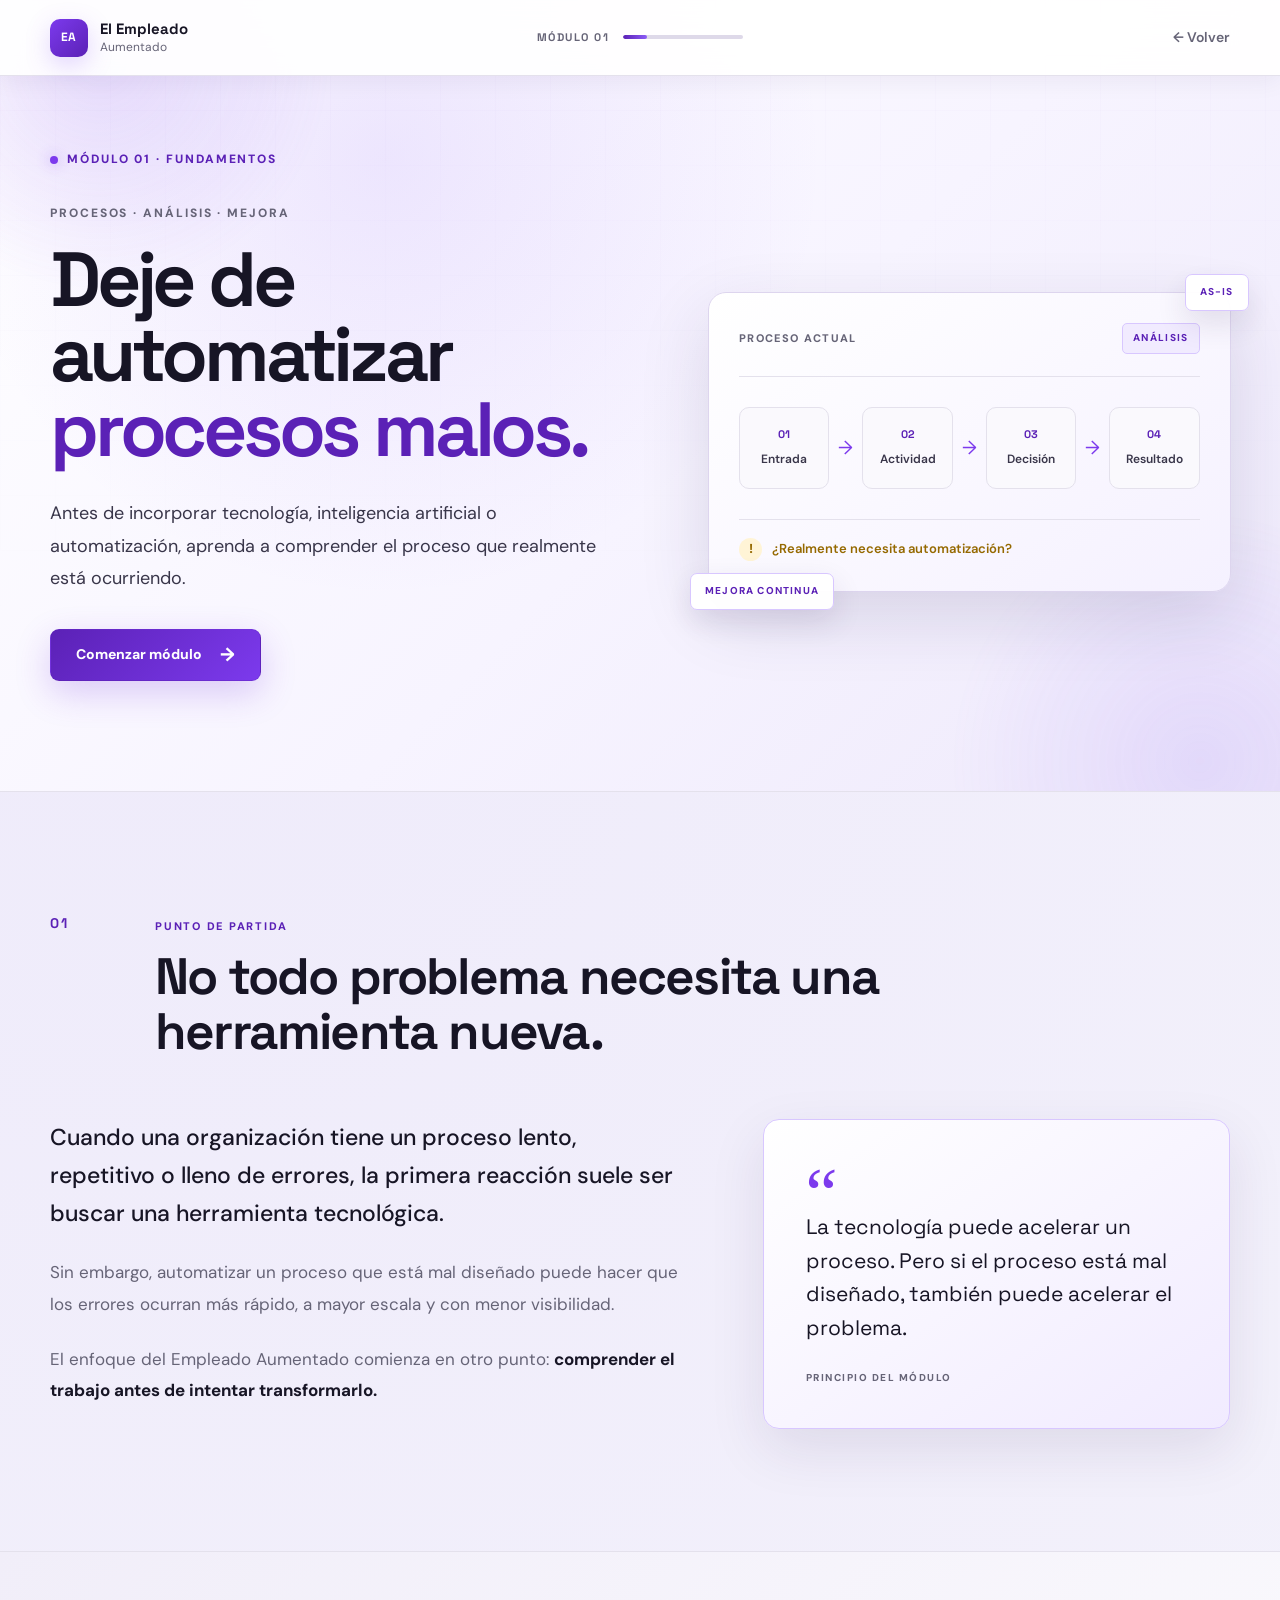
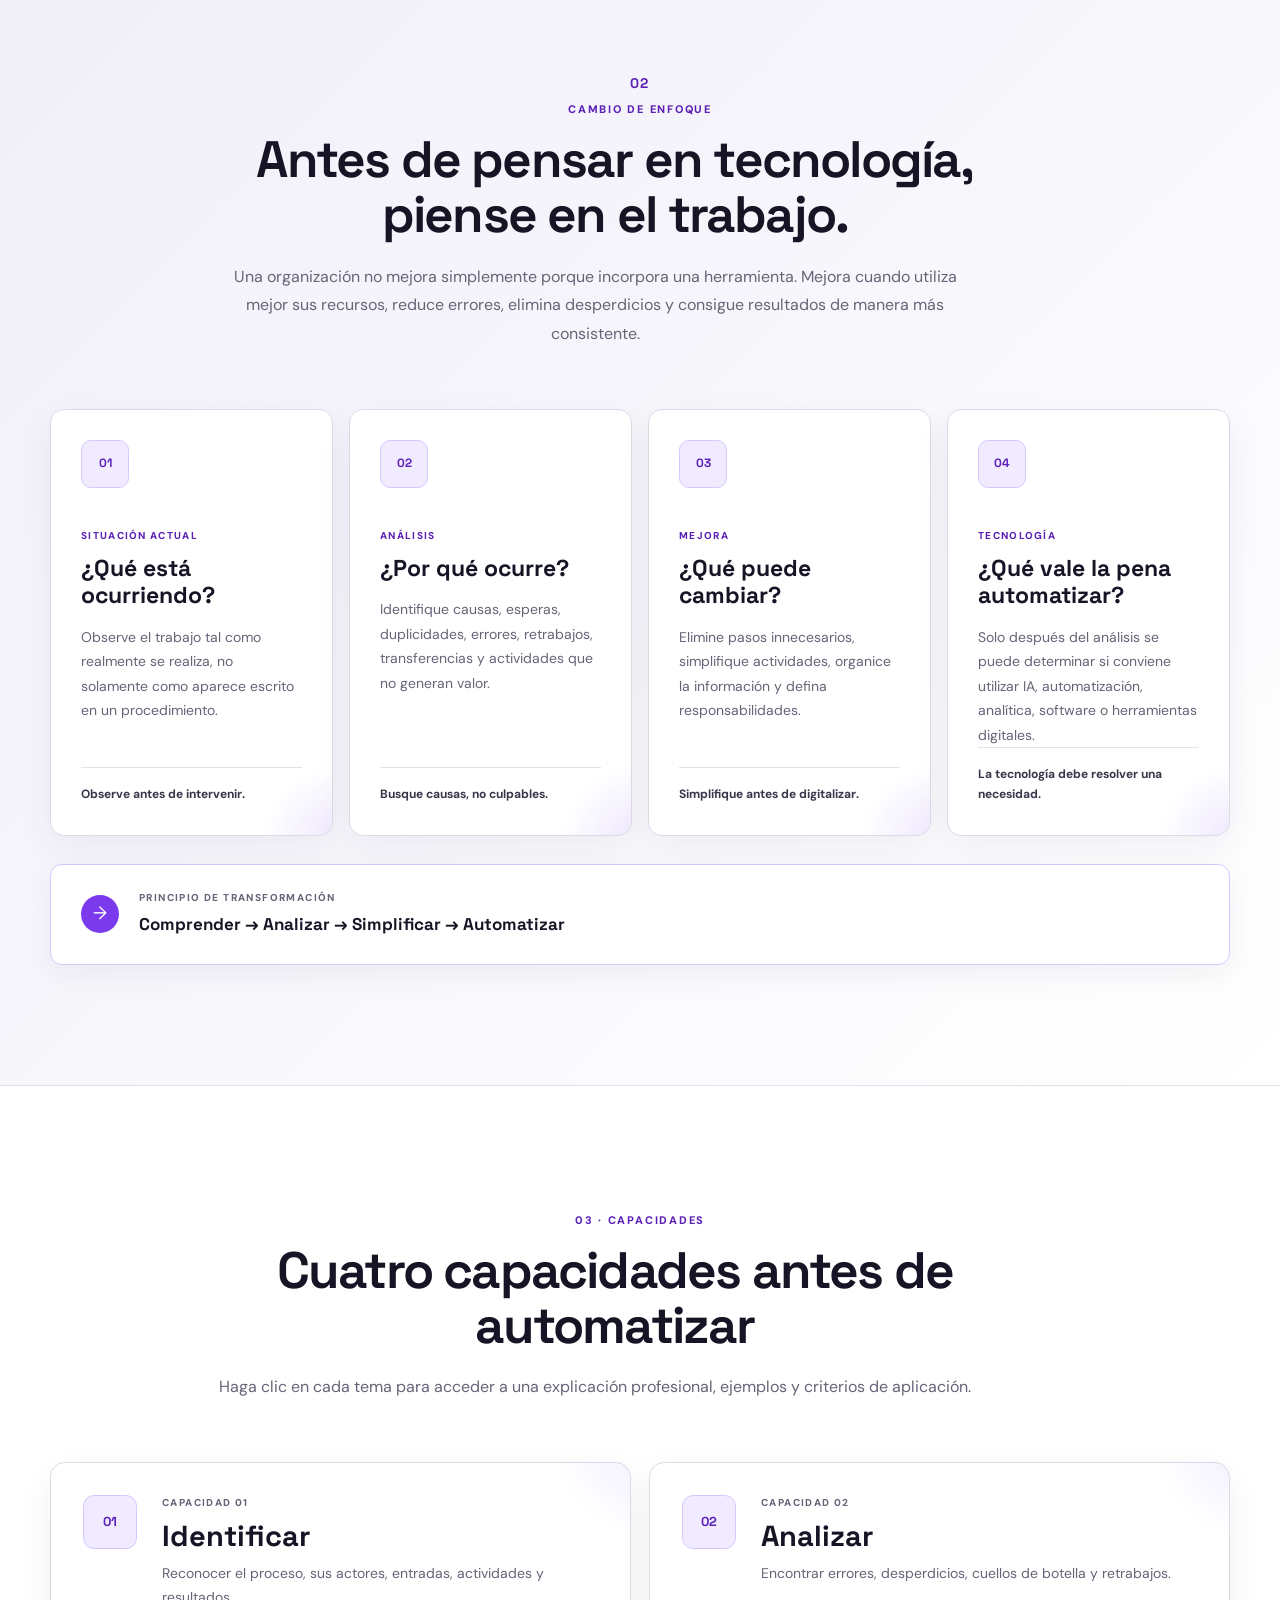
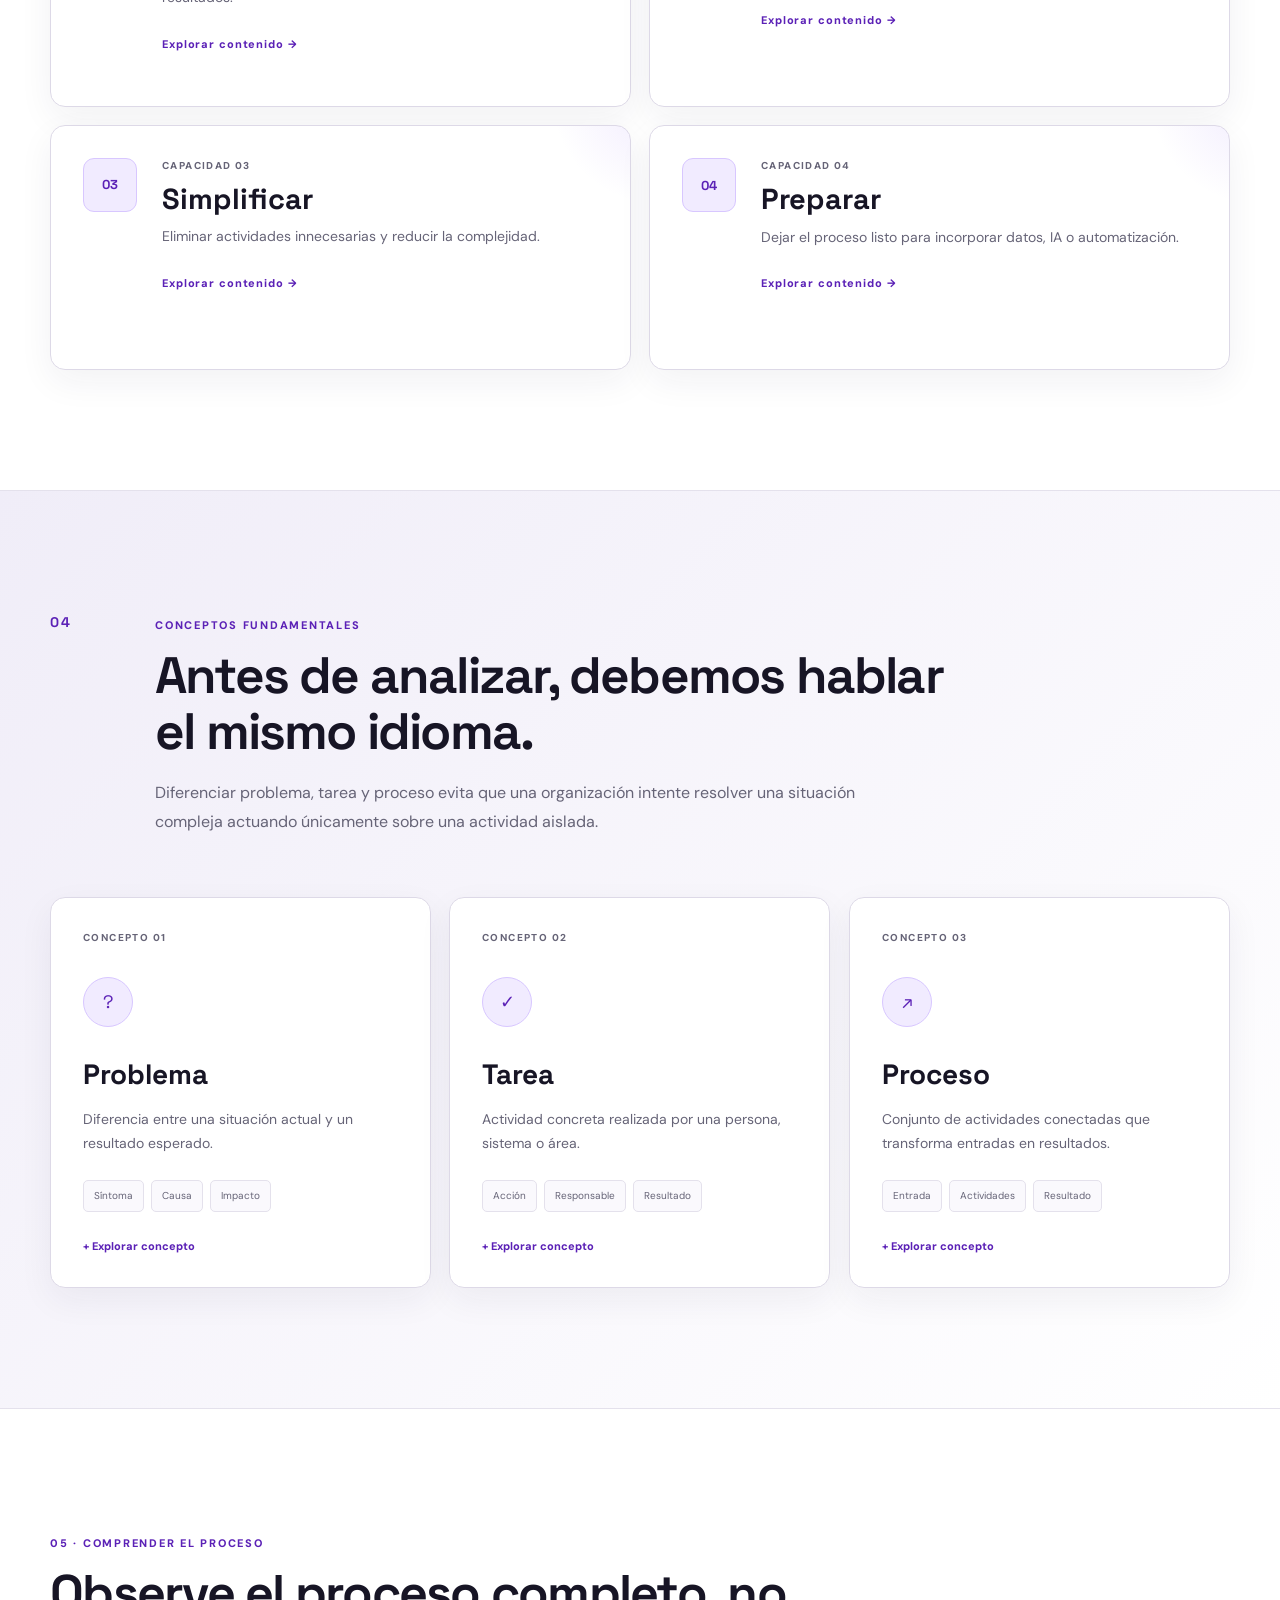
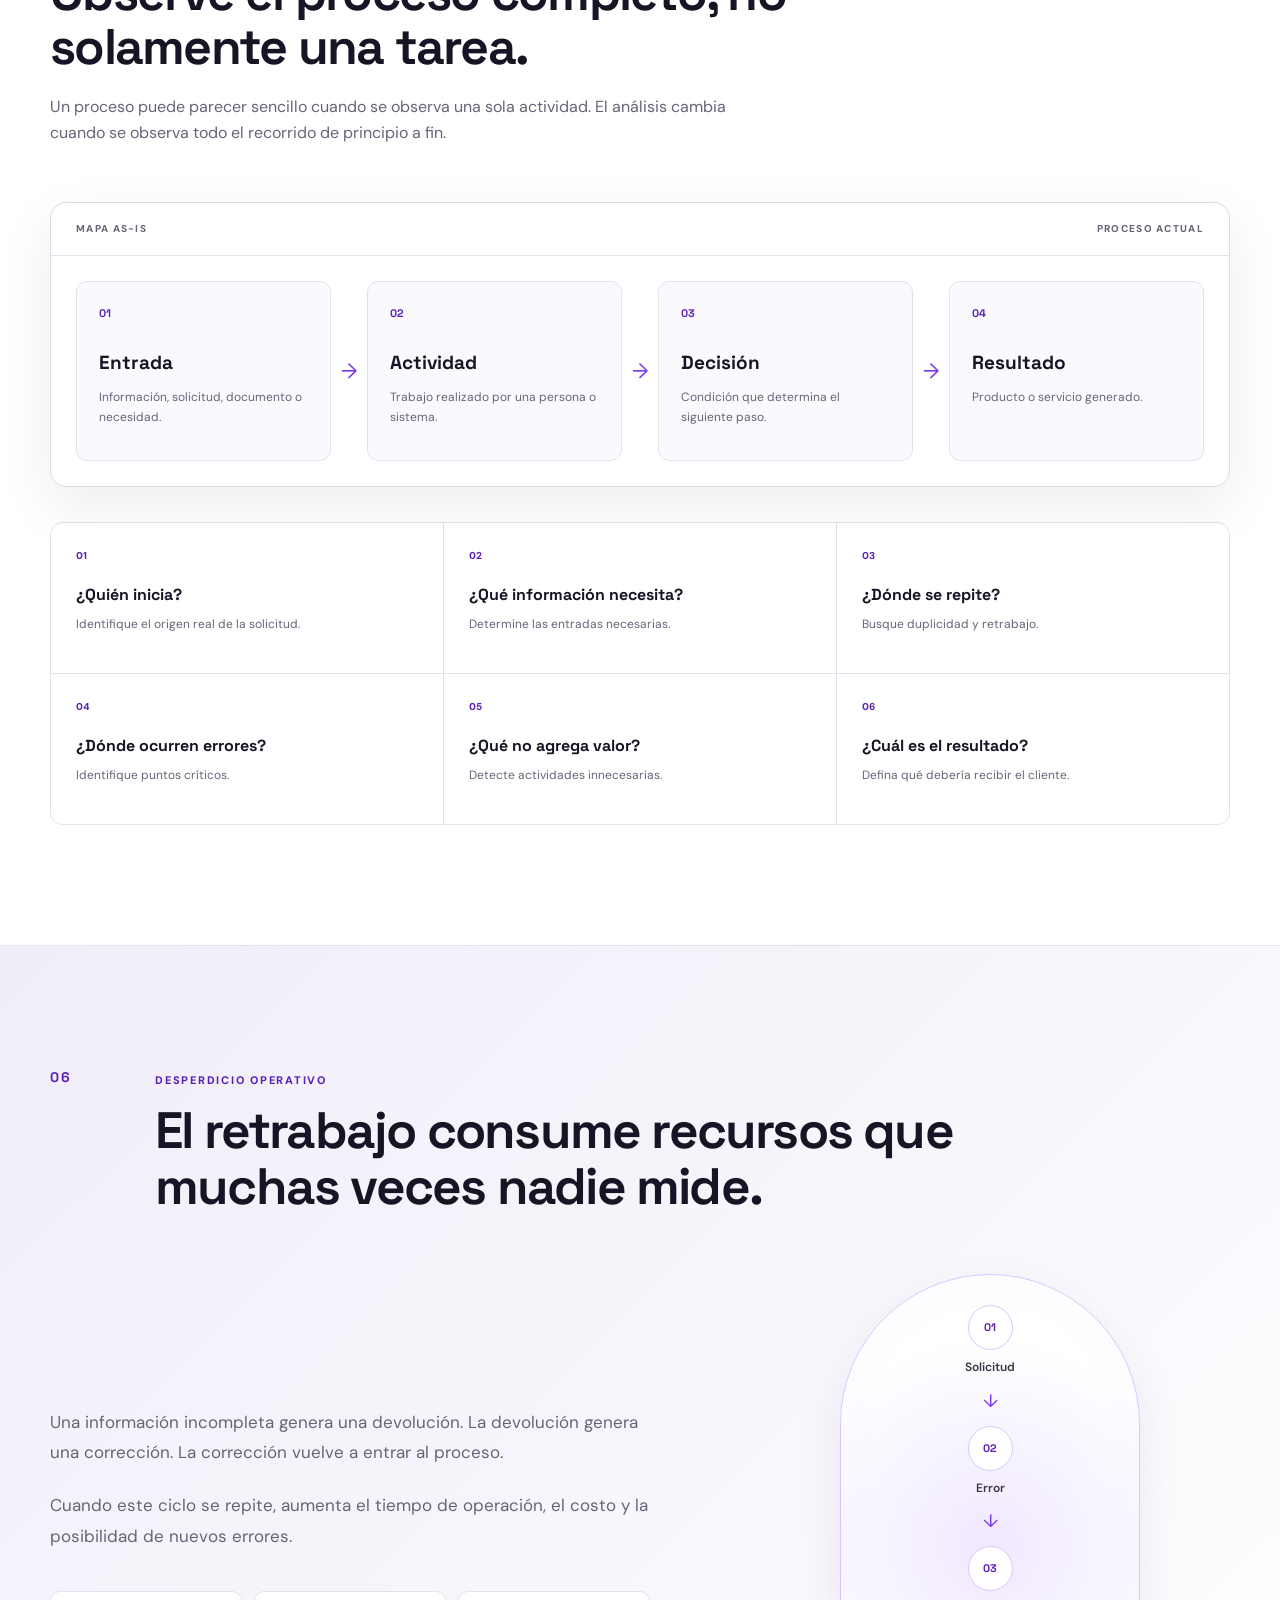
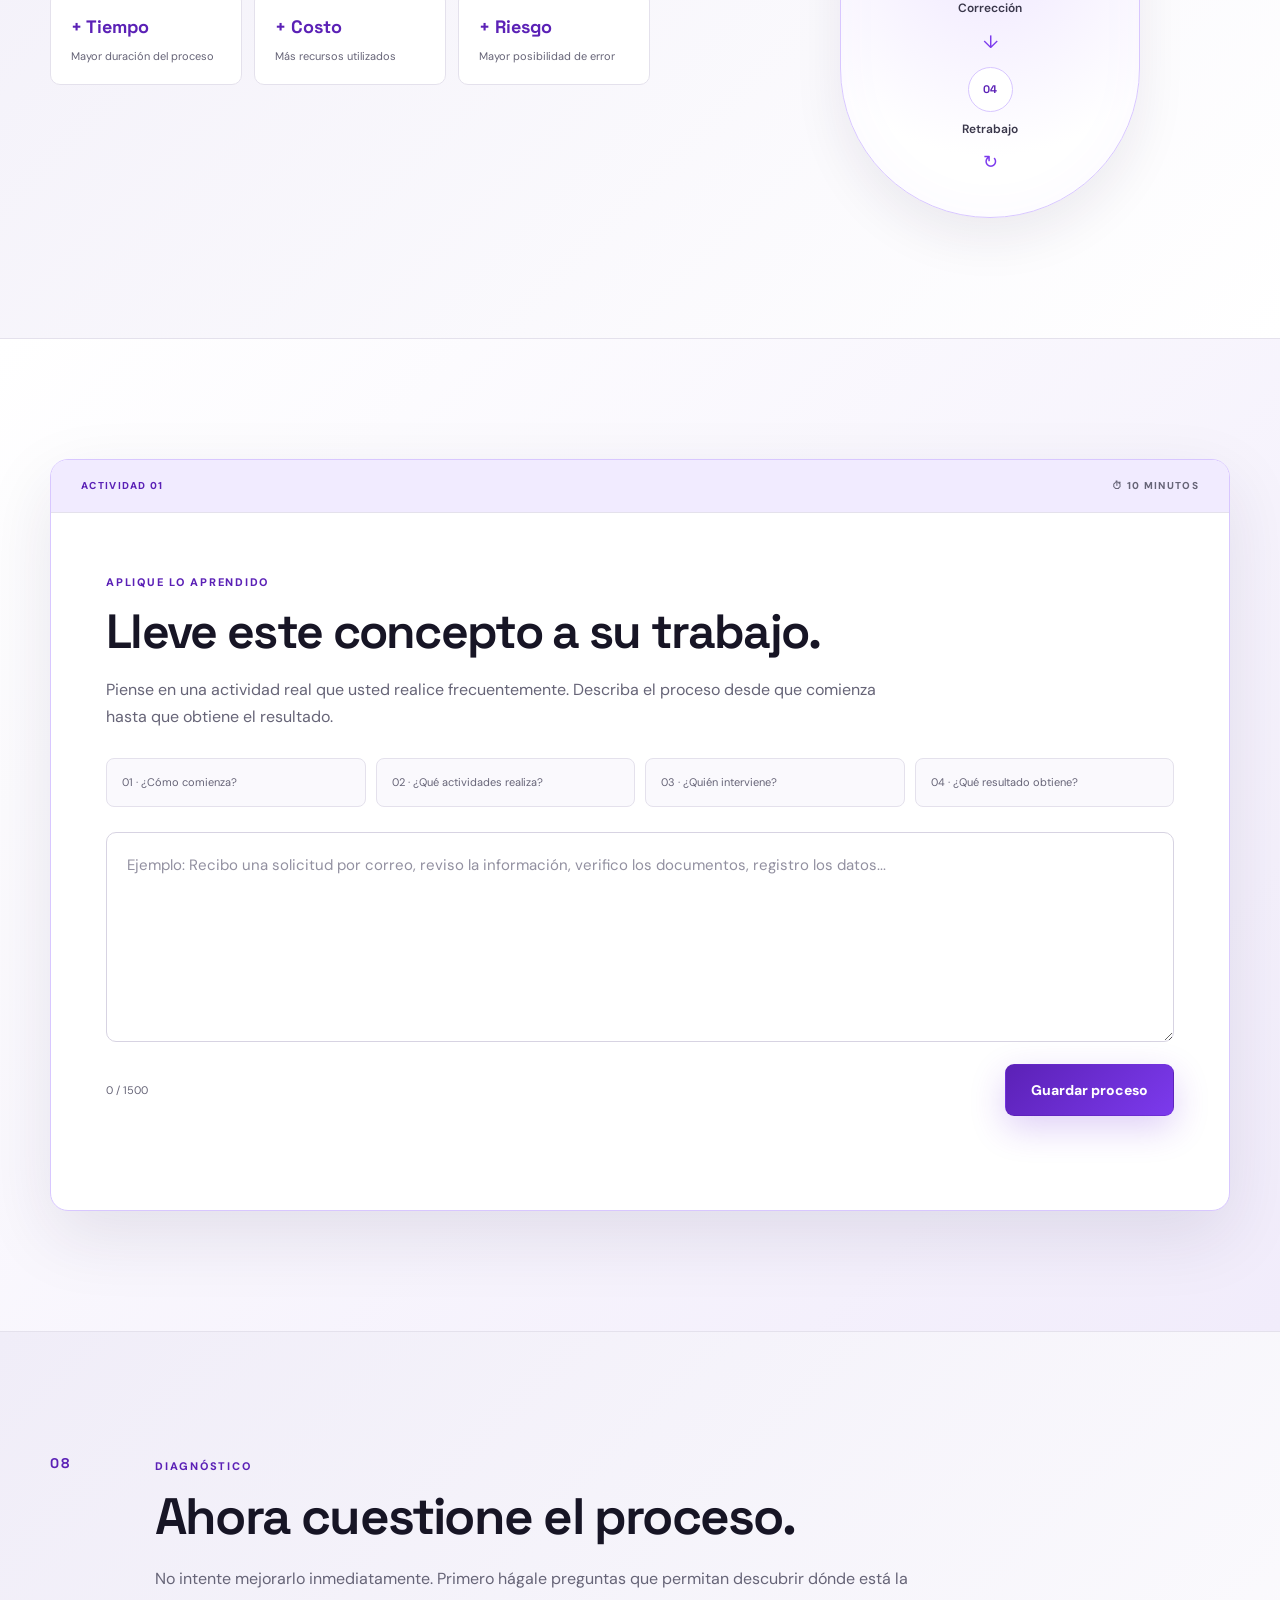
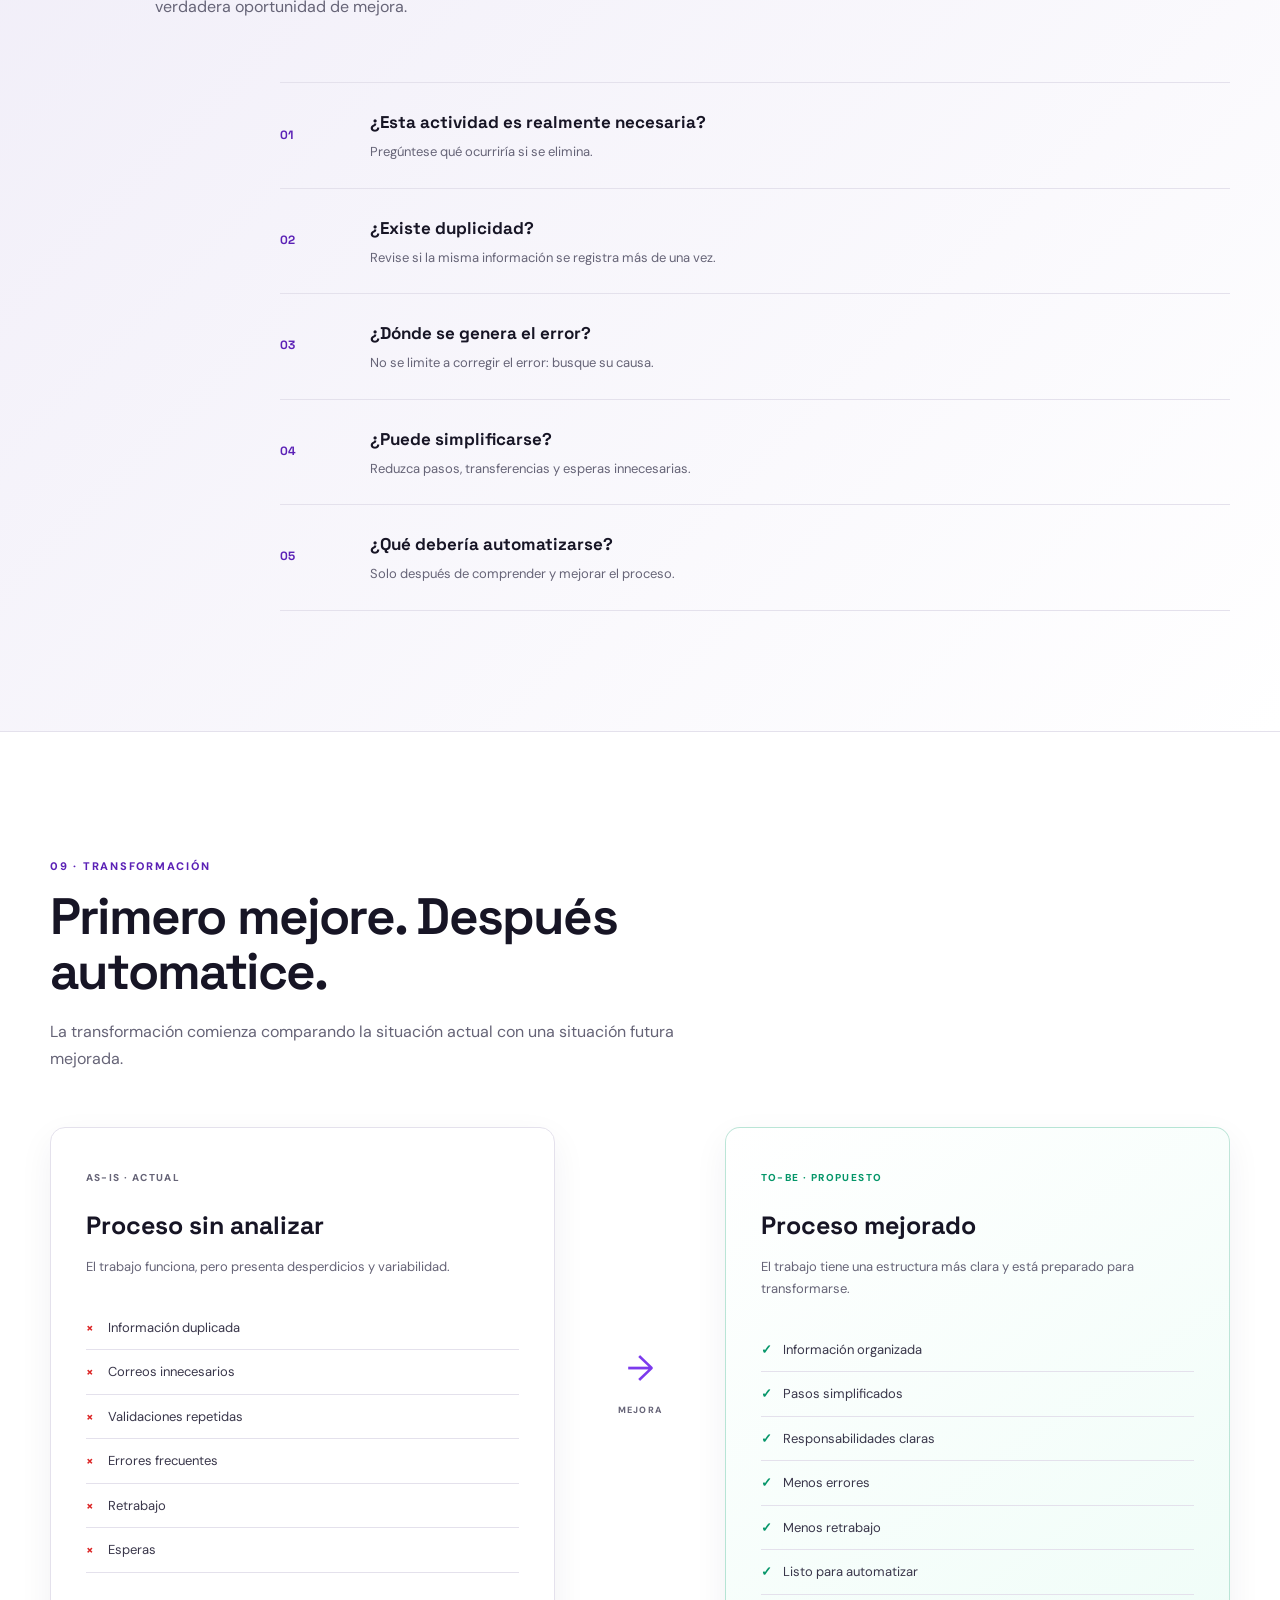
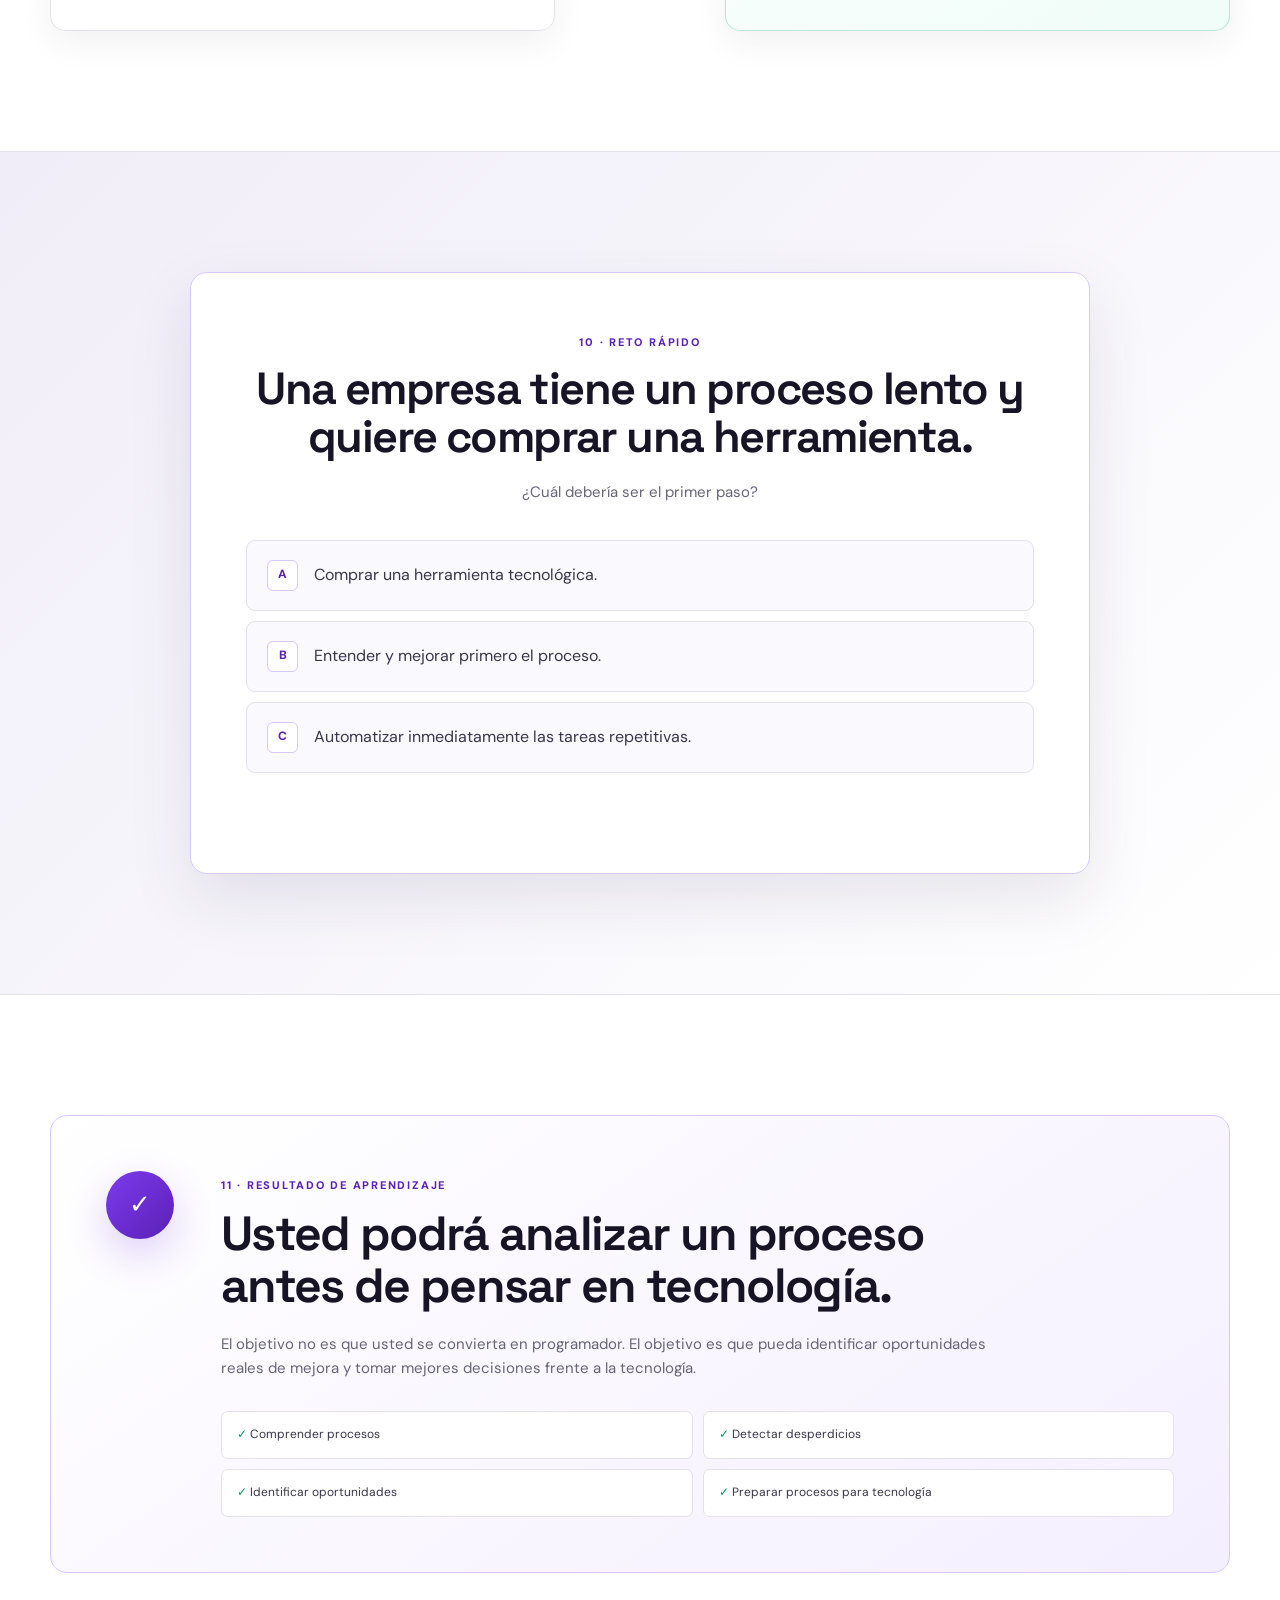
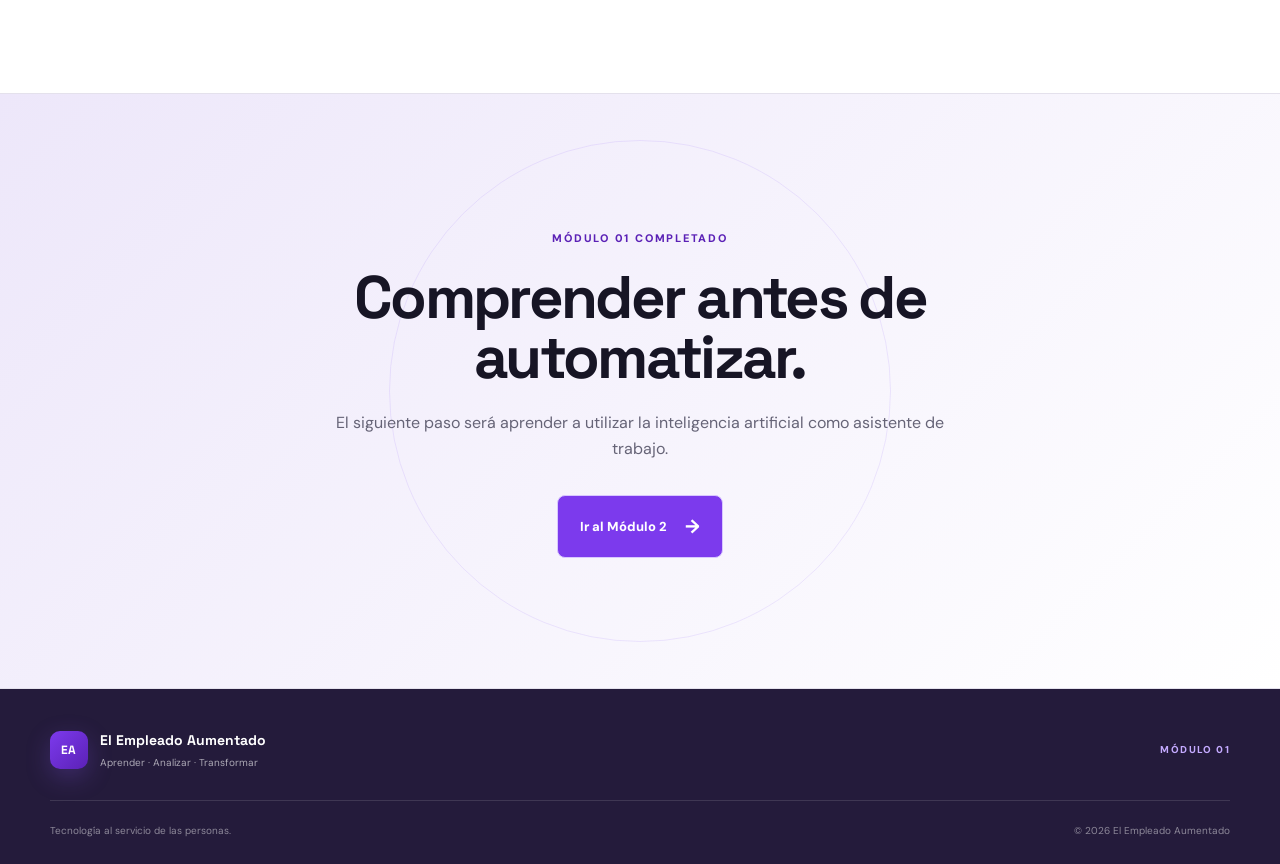
==== modulos/modulo-1/index.html @ d9d5fd24 "Version inicial El Empleado Aumentado" ====
<!DOCTYPE html>
<html lang="es">
<head>
    <meta charset="UTF-8">
    <meta name="viewport" content="width=device-width, initial-scale=1.0">

    <meta name="description" content="El Empleado Aumentado - Módulo 1. Análisis y mejora de procesos antes de automatizar.">

    <title>Módulo 1 | Deje de automatizar procesos malos</title>

    <link rel="preconnect" href="https://fonts.googleapis.com">
    <link rel="preconnect" href="https://fonts.gstatic.com" crossorigin>

    <link href="https://fonts.googleapis.com/css2?family=DM+Sans:wght@400;500;600;700&family=Space+Grotesk:wght@400;500;600;700&display=swap" rel="stylesheet">

    <link rel="stylesheet" href="css/styles.css">
</head>

<body>

<header class="module-header">
    <div class="header-container">

        <a href="../../index.html" class="brand">
            <span class="brand-mark">EA</span>

            <span class="brand-text">
                <strong>El Empleado</strong>
                <span>Aumentado</span>
            </span>
        </a>

        <div class="module-progress">
            <span>MÓDULO 01</span>

            <div class="progress-line">
                <span id="progressBar"></span>
            </div>
        </div>

        <a href="../../index.html" class="back-link">
            ← Volver
        </a>

    </div>
</header>


<main>

<!-- =========================================================
     HERO
========================================================= -->

<section class="module-hero">

    <div class="hero-background">
        <div class="hero-orb orb-one"></div>
        <div class="hero-orb orb-two"></div>
        <div class="hero-grid"></div>
    </div>

    <div class="hero-container">

        <div class="hero-label">
            <span class="label-dot"></span>
            MÓDULO 01 · FUNDAMENTOS
        </div>

        <div class="hero-layout">

            <div class="hero-content">

                <div class="eyebrow">
                    PROCESOS · ANÁLISIS · MEJORA
                </div>

                <h1>
                    Deje de automatizar
                    <span>procesos malos.</span>
                </h1>

                <p class="hero-description">
                    Antes de incorporar tecnología, inteligencia artificial
                    o automatización, aprenda a comprender el proceso que
                    realmente está ocurriendo.
                </p>

                <button class="primary-button" id="startModule">
                    Comenzar módulo
                    <span>→</span>
                </button>

            </div>

            <div class="hero-visual">

                <div class="process-card">

                    <div class="process-card-header">
                        <span>PROCESO ACTUAL</span>
                        <span class="status">ANÁLISIS</span>
                    </div>

                    <div class="process-flow">

                        <div class="process-node">
                            <span>01</span>
                            Entrada
                        </div>

                        <div class="process-arrow">→</div>

                        <div class="process-node">
                            <span>02</span>
                            Actividad
                        </div>

                        <div class="process-arrow">→</div>

                        <div class="process-node">
                            <span>03</span>
                            Decisión
                        </div>

                        <div class="process-arrow">→</div>

                        <div class="process-node">
                            <span>04</span>
                            Resultado
                        </div>

                    </div>

                    <div class="process-warning">
                        <span>!</span>
                        ¿Realmente necesita automatización?
                    </div>

                </div>

                <div class="floating-tag tag-top">
                    AS-IS
                </div>

                <div class="floating-tag tag-bottom">
                    MEJORA CONTINUA
                </div>

            </div>

        </div>

    </div>

</section>


<!-- =========================================================
     SECCIÓN 01 — INTRODUCCIÓN
========================================================= -->

<section class="section intro-section" id="introduccion">

    <div class="container">

        <div class="section-heading scroll-reveal">

            <div class="section-number">
                01
            </div>

            <div>

                <span class="section-kicker">
                    PUNTO DE PARTIDA
                </span>

                <h2>
                    No todo problema necesita
                    una herramienta nueva.
                </h2>

            </div>

        </div>


        <div class="intro-grid">

            <div class="intro-main scroll-reveal">

                <p class="lead-text">
                    Cuando una organización tiene un proceso lento,
                    repetitivo o lleno de errores, la primera reacción
                    suele ser buscar una herramienta tecnológica.
                </p>

                <p>
                    Sin embargo, automatizar un proceso que está mal
                    diseñado puede hacer que los errores ocurran más
                    rápido, a mayor escala y con menor visibilidad.
                </p>

                <p>
                    El enfoque del Empleado Aumentado comienza en otro
                    punto: <strong>comprender el trabajo antes de
                    intentar transformarlo.</strong>
                </p>

            </div>


            <div class="quote-card scroll-reveal">

                <span class="quote-mark">
                    “
                </span>

                <p>
                    La tecnología puede acelerar un proceso.
                    Pero si el proceso está mal diseñado,
                    también puede acelerar el problema.
                </p>

                <span class="quote-author">
                    PRINCIPIO DEL MÓDULO
                </span>

            </div>

        </div>

    </div>

</section>


<!-- =========================================================
     SECCIÓN 02 — CAMBIO DE ENFOQUE
========================================================= -->

<section class="section approach-section">

    <div class="container">

        <div class="section-heading centered scroll-reveal">

            <div class="section-number">
                02
            </div>

            <div>

                <span class="section-kicker">
                    CAMBIO DE ENFOQUE
                </span>

                <h2>
                    Antes de pensar en tecnología,
                    piense en el trabajo.
                </h2>

                <p>
                    Una organización no mejora simplemente porque incorpora
                    una herramienta. Mejora cuando utiliza mejor sus recursos,
                    reduce errores, elimina desperdicios y consigue resultados
                    de manera más consistente.
                </p>

            </div>

        </div>


        <div class="approach-grid">

            <article class="approach-card scroll-reveal">

                <div class="approach-icon">
                    <span>01</span>
                </div>

                <span class="approach-label">
                    SITUACIÓN ACTUAL
                </span>

                <h3>
                    ¿Qué está ocurriendo?
                </h3>

                <p>
                    Observe el trabajo tal como realmente se realiza,
                    no solamente como aparece escrito en un procedimiento.
                </p>

                <div class="approach-line"></div>

                <strong>
                    Observe antes de intervenir.
                </strong>

            </article>


            <article class="approach-card scroll-reveal">

                <div class="approach-icon">
                    <span>02</span>
                </div>

                <span class="approach-label">
                    ANÁLISIS
                </span>

                <h3>
                    ¿Por qué ocurre?
                </h3>

                <p>
                    Identifique causas, esperas, duplicidades, errores,
                    retrabajos, transferencias y actividades que no
                    generan valor.
                </p>

                <div class="approach-line"></div>

                <strong>
                    Busque causas, no culpables.
                </strong>

            </article>


            <article class="approach-card scroll-reveal">

                <div class="approach-icon">
                    <span>03</span>
                </div>

                <span class="approach-label">
                    MEJORA
                </span>

                <h3>
                    ¿Qué puede cambiar?
                </h3>

                <p>
                    Elimine pasos innecesarios, simplifique actividades,
                    organice la información y defina responsabilidades.
                </p>

                <div class="approach-line"></div>

                <strong>
                    Simplifique antes de digitalizar.
                </strong>

            </article>


            <article class="approach-card scroll-reveal">

                <div class="approach-icon">
                    <span>04</span>
                </div>

                <span class="approach-label">
                    TECNOLOGÍA
                </span>

                <h3>
                    ¿Qué vale la pena automatizar?
                </h3>

                <p>
                    Solo después del análisis se puede determinar si
                    conviene utilizar IA, automatización, analítica,
                    software o herramientas digitales.
                </p>

                <div class="approach-line"></div>

                <strong>
                    La tecnología debe resolver una necesidad.
                </strong>

            </article>

        </div>


        <div class="approach-principle scroll-reveal">

            <div class="approach-principle-mark">
                →
            </div>

            <div>

                <span>
                    PRINCIPIO DE TRANSFORMACIÓN
                </span>

                <strong>
                    Comprender → Analizar → Simplificar → Automatizar
                </strong>

            </div>

        </div>

    </div>

</section>


<!-- =========================================================
     SECCIÓN 03 — CAPACIDADES
========================================================= -->

<section class="section learning-section">

    <div class="container">

        <div class="section-heading centered scroll-reveal">

            <span class="section-kicker">
                03 · CAPACIDADES
            </span>

            <h2>
                Cuatro capacidades antes de automatizar
            </h2>

            <p>
                Haga clic en cada tema para acceder a una explicación
                profesional, ejemplos y criterios de aplicación.
            </p>

        </div>


        <div class="learning-grid">

            <button
                class="learning-card modal-trigger scroll-reveal"
                data-modal="modal-identificar">

                <span class="learning-icon">
                    01
                </span>

                <span class="learning-card-content">

                    <span class="learning-card-number">
                        CAPACIDAD 01
                    </span>

                    <strong>
                        Identificar
                    </strong>

                    <span>
                        Reconocer el proceso, sus actores,
                        entradas, actividades y resultados.
                    </span>

                    <small>
                        Explorar contenido →
                    </small>

                </span>

            </button>


            <button
                class="learning-card modal-trigger scroll-reveal"
                data-modal="modal-analizar">

                <span class="learning-icon">
                    02
                </span>

                <span class="learning-card-content">

                    <span class="learning-card-number">
                        CAPACIDAD 02
                    </span>

                    <strong>
                        Analizar
                    </strong>

                    <span>
                        Encontrar errores, desperdicios,
                        cuellos de botella y retrabajos.
                    </span>

                    <small>
                        Explorar contenido →
                    </small>

                </span>

            </button>


            <button
                class="learning-card modal-trigger scroll-reveal"
                data-modal="modal-simplificar">

                <span class="learning-icon">
                    03
                </span>

                <span class="learning-card-content">

                    <span class="learning-card-number">
                        CAPACIDAD 03
                    </span>

                    <strong>
                        Simplificar
                    </strong>

                    <span>
                        Eliminar actividades innecesarias
                        y reducir la complejidad.
                    </span>

                    <small>
                        Explorar contenido →
                    </small>

                </span>

            </button>


            <button
                class="learning-card modal-trigger scroll-reveal"
                data-modal="modal-preparar">

                <span class="learning-icon">
                    04
                </span>

                <span class="learning-card-content">

                    <span class="learning-card-number">
                        CAPACIDAD 04
                    </span>

                    <strong>
                        Preparar
                    </strong>

                    <span>
                        Dejar el proceso listo para incorporar
                        datos, IA o automatización.
                    </span>

                    <small>
                        Explorar contenido →
                    </small>

                </span>

            </button>

        </div>

    </div>

</section>


<!-- =========================================================
     SECCIÓN 04 — CONCEPTOS
========================================================= -->

<section class="section definitions-section">

    <div class="container">

        <div class="section-heading scroll-reveal">

            <div class="section-number">
                04
            </div>

            <div>

                <span class="section-kicker">
                    CONCEPTOS FUNDAMENTALES
                </span>

                <h2>
                    Antes de analizar,
                    debemos hablar el mismo idioma.
                </h2>

                <p>
                    Diferenciar problema, tarea y proceso evita que una
                    organización intente resolver una situación compleja
                    actuando únicamente sobre una actividad aislada.
                </p>

            </div>

        </div>


        <div class="definition-grid">

            <button
                class="definition-card modal-trigger scroll-reveal"
                data-modal="modal-problema">

                <span class="definition-label">
                    CONCEPTO 01
                </span>

                <span class="definition-icon">
                    ?
                </span>

                <h3>
                    Problema
                </h3>

                <p>
                    Diferencia entre una situación actual y
                    un resultado esperado.
                </p>

                <div class="definition-detail">
                    <span>
                        Síntoma
                    </span>

                    <span>
                        Causa
                    </span>

                    <span>
                        Impacto
                    </span>
                </div>

                <span class="definition-example">
                    + Explorar concepto
                </span>

            </button>


            <button
                class="definition-card modal-trigger scroll-reveal"
                data-modal="modal-tarea">

                <span class="definition-label">
                    CONCEPTO 02
                </span>

                <span class="definition-icon">
                    ✓
                </span>

                <h3>
                    Tarea
                </h3>

                <p>
                    Actividad concreta realizada por una persona,
                    sistema o área.
                </p>

                <div class="definition-detail">
                    <span>
                        Acción
                    </span>

                    <span>
                        Responsable
                    </span>

                    <span>
                        Resultado
                    </span>
                </div>

                <span class="definition-example">
                    + Explorar concepto
                </span>

            </button>


            <button
                class="definition-card modal-trigger scroll-reveal"
                data-modal="modal-proceso">

                <span class="definition-label">
                    CONCEPTO 03
                </span>

                <span class="definition-icon">
                    ↗
                </span>

                <h3>
                    Proceso
                </h3>

                <p>
                    Conjunto de actividades conectadas que transforma
                    entradas en resultados.
                </p>

                <div class="definition-detail">
                    <span>
                        Entrada
                    </span>

                    <span>
                        Actividades
                    </span>

                    <span>
                        Resultado
                    </span>
                </div>

                <span class="definition-example">
                    + Explorar concepto
                </span>

            </button>

        </div>

    </div>

</section>


<!-- =========================================================
     SECCIÓN 05 — MAPA DE PROCESO
========================================================= -->

<section class="section map-section" id="proceso">

    <div class="container">

        <div class="map-intro scroll-reveal">

            <span class="section-kicker">
                05 · COMPRENDER EL PROCESO
            </span>

            <h2>
                Observe el proceso completo,
                no solamente una tarea.
            </h2>

            <p>
                Un proceso puede parecer sencillo cuando se observa
                una sola actividad. El análisis cambia cuando se
                observa todo el recorrido de principio a fin.
            </p>

        </div>


        <div class="process-map scroll-reveal">

            <div class="map-header">

                <span>
                    MAPA AS-IS
                </span>

                <span>
                    PROCESO ACTUAL
                </span>

            </div>


            <div class="map-flow">

                <div class="map-step">

                    <span>
                        01
                    </span>

                    <strong>
                        Entrada
                    </strong>

                    <small>
                        Información, solicitud,
                        documento o necesidad.
                    </small>

                </div>


                <div class="map-connector">
                    →
                </div>


                <div class="map-step">

                    <span>
                        02
                    </span>

                    <strong>
                        Actividad
                    </strong>

                    <small>
                        Trabajo realizado por
                        una persona o sistema.
                    </small>

                </div>


                <div class="map-connector">
                    →
                </div>


                <div class="map-step">

                    <span>
                        03
                    </span>

                    <strong>
                        Decisión
                    </strong>

                    <small>
                        Condición que determina
                        el siguiente paso.
                    </small>

                </div>


                <div class="map-connector">
                    →
                </div>


                <div class="map-step">

                    <span>
                        04
                    </span>

                    <strong>
                        Resultado
                    </strong>

                    <small>
                        Producto o servicio
                        generado.
                    </small>

                </div>

            </div>

        </div>


        <div class="questions-grid">

            <div class="question-item scroll-reveal">
                <span>01</span>
                <strong>¿Quién inicia?</strong>
                <p>
                    Identifique el origen real de la solicitud.
                </p>
            </div>

            <div class="question-item scroll-reveal">
                <span>02</span>
                <strong>¿Qué información necesita?</strong>
                <p>
                    Determine las entradas necesarias.
                </p>
            </div>

            <div class="question-item scroll-reveal">
                <span>03</span>
                <strong>¿Dónde se repite?</strong>
                <p>
                    Busque duplicidad y retrabajo.
                </p>
            </div>

            <div class="question-item scroll-reveal">
                <span>04</span>
                <strong>¿Dónde ocurren errores?</strong>
                <p>
                    Identifique puntos críticos.
                </p>
            </div>

            <div class="question-item scroll-reveal">
                <span>05</span>
                <strong>¿Qué no agrega valor?</strong>
                <p>
                    Detecte actividades innecesarias.
                </p>
            </div>

            <div class="question-item scroll-reveal">
                <span>06</span>
                <strong>¿Cuál es el resultado?</strong>
                <p>
                    Defina qué debería recibir el cliente.
                </p>
            </div>

        </div>

    </div>

</section>


<!-- =========================================================
     SECCIÓN 06 — RETRABAJO
========================================================= -->

<section class="section rework-section">

    <div class="container">

        <div class="section-heading scroll-reveal">

            <div class="section-number">
                06
            </div>

            <div>

                <span class="section-kicker">
                    DESPERDICIO OPERATIVO
                </span>

                <h2>
                    El retrabajo consume recursos
                    que muchas veces nadie mide.
                </h2>

            </div>

        </div>


        <div class="rework-layout">

            <div class="rework-content scroll-reveal">

                <p>
                    Una información incompleta genera una devolución.
                    La devolución genera una corrección. La corrección
                    vuelve a entrar al proceso.
                </p>

                <p>
                    Cuando este ciclo se repite, aumenta el tiempo de
                    operación, el costo y la posibilidad de nuevos errores.
                </p>

                <div class="rework-metrics">

                    <div>
                        <strong>
                            + Tiempo
                        </strong>

                        <span>
                            Mayor duración del proceso
                        </span>
                    </div>

                    <div>
                        <strong>
                            + Costo
                        </strong>

                        <span>
                            Más recursos utilizados
                        </span>
                    </div>

                    <div>
                        <strong>
                            + Riesgo
                        </strong>

                        <span>
                            Mayor posibilidad de error
                        </span>
                    </div>

                </div>

            </div>


            <div class="rework-visual scroll-reveal">

                <div class="rework-loop">

                    <div class="loop-number">
                        01
                    </div>

                    <span>
                        Solicitud
                    </span>

                    <div class="loop-arrow">
                        ↓
                    </div>

                    <div class="loop-number">
                        02
                    </div>

                    <span>
                        Error
                    </span>

                    <div class="loop-arrow">
                        ↓
                    </div>

                    <div class="loop-number">
                        03
                    </div>

                    <span>
                        Corrección
                    </span>

                    <div class="loop-arrow">
                        ↓
                    </div>

                    <div class="loop-number">
                        04
                    </div>

                    <span>
                        Retrabajo
                    </span>

                    <div class="loop-arrow">
                        ↻
                    </div>

                </div>

            </div>

        </div>

    </div>

</section>


<!-- =========================================================
     SECCIÓN 07 — ACTIVIDAD
========================================================= -->

<section class="section activity-section" id="actividad">

    <div class="container">

        <div class="activity-card scroll-reveal">

            <div class="activity-top">

                <span class="activity-label">
                    ACTIVIDAD 01
                </span>

                <span class="activity-time">
                    ⏱ 10 MINUTOS
                </span>

            </div>


            <div class="activity-content">

                <span class="section-kicker">
                    APLIQUE LO APRENDIDO
                </span>

                <h2 class="activity-title">
                    Lleve este concepto a su trabajo.
                </h2>

                <p class="activity-instructions">
                    Piense en una actividad real que usted realice
                    frecuentemente. Describa el proceso desde que
                    comienza hasta que obtiene el resultado.
                </p>


                <div class="activity-guidance">

                    <span>
                        01 · ¿Cómo comienza?
                    </span>

                    <span>
                        02 · ¿Qué actividades realiza?
                    </span>

                    <span>
                        03 · ¿Quién interviene?
                    </span>

                    <span>
                        04 · ¿Qué resultado obtiene?
                    </span>

                </div>


                <textarea
                    id="processInput"
                    class="activity-input"
                    maxlength="1500"
                    placeholder="Ejemplo: Recibo una solicitud por correo, reviso la información, verifico los documentos, registro los datos..."
                ></textarea>


                <div class="input-footer">

                    <span id="inputCounter">
                        0 / 1500
                    </span>

                    <button
                        class="primary-button"
                        id="saveProcess">
                        Guardar proceso
                    </button>

                </div>


                <div
                    id="processFeedback"
                    class="process-feedback">
                </div>

            </div>

        </div>

    </div>

</section>


<!-- =========================================================
     SECCIÓN 08 — DIAGNÓSTICO
========================================================= -->

<section class="section improvement-section">

    <div class="container">

        <div class="section-heading scroll-reveal">

            <div class="section-number">
                08
            </div>

            <div>

                <span class="section-kicker">
                    DIAGNÓSTICO
                </span>

                <h2>
                    Ahora cuestione el proceso.
                </h2>

                <p>
                    No intente mejorarlo inmediatamente. Primero hágale
                    preguntas que permitan descubrir dónde está la
                    verdadera oportunidad de mejora.
                </p>

            </div>

        </div>


        <div class="improvement-list">

            <div class="improvement-item scroll-reveal">

                <span class="improvement-number">
                    01
                </span>

                <div>

                    <strong>
                        ¿Esta actividad es realmente necesaria?
                    </strong>

                    <p>
                        Pregúntese qué ocurriría si se elimina.
                    </p>

                </div>

            </div>


            <div class="improvement-item scroll-reveal">

                <span class="improvement-number">
                    02
                </span>

                <div>

                    <strong>
                        ¿Existe duplicidad?
                    </strong>

                    <p>
                        Revise si la misma información se registra
                        más de una vez.
                    </p>

                </div>

            </div>


            <div class="improvement-item scroll-reveal">

                <span class="improvement-number">
                    03
                </span>

                <div>

                    <strong>
                        ¿Dónde se genera el error?
                    </strong>

                    <p>
                        No se limite a corregir el error:
                        busque su causa.
                    </p>

                </div>

            </div>


            <div class="improvement-item scroll-reveal">

                <span class="improvement-number">
                    04
                </span>

                <div>

                    <strong>
                        ¿Puede simplificarse?
                    </strong>

                    <p>
                        Reduzca pasos, transferencias y esperas
                        innecesarias.
                    </p>

                </div>

            </div>


            <div class="improvement-item scroll-reveal">

                <span class="improvement-number">
                    05
                </span>

                <div>

                    <strong>
                        ¿Qué debería automatizarse?
                    </strong>

                    <p>
                        Solo después de comprender y mejorar
                        el proceso.
                    </p>

                </div>

            </div>

        </div>

    </div>

</section>


<!-- =========================================================
     SECCIÓN 09 — AS-IS / TO-BE
========================================================= -->

<section class="section transformation-section">

    <div class="container">

        <div class="transformation-header scroll-reveal">

            <span class="section-kicker">
                09 · TRANSFORMACIÓN
            </span>

            <h2>
                Primero mejore.
                Después automatice.
            </h2>

            <p>
                La transformación comienza comparando la situación
                actual con una situación futura mejorada.
            </p>

        </div>


        <div class="transformation-grid">

            <div class="transformation-column before scroll-reveal">

                <span class="column-label">
                    AS-IS · ACTUAL
                </span>

                <h3>
                    Proceso sin analizar
                </h3>

                <p>
                    El trabajo funciona, pero presenta
                    desperdicios y variabilidad.
                </p>

                <ul>
                    <li>Información duplicada</li>
                    <li>Correos innecesarios</li>
                    <li>Validaciones repetidas</li>
                    <li>Errores frecuentes</li>
                    <li>Retrabajo</li>
                    <li>Esperas</li>
                </ul>

            </div>


            <div class="transformation-middle scroll-reveal">

                <span>
                    →
                </span>

                <small>
                    MEJORA
                </small>

            </div>


            <div class="transformation-column after scroll-reveal">

                <span class="column-label">
                    TO-BE · PROPUESTO
                </span>

                <h3>
                    Proceso mejorado
                </h3>

                <p>
                    El trabajo tiene una estructura más clara
                    y está preparado para transformarse.
                </p>

                <ul>
                    <li>Información organizada</li>
                    <li>Pasos simplificados</li>
                    <li>Responsabilidades claras</li>
                    <li>Menos errores</li>
                    <li>Menos retrabajo</li>
                    <li>Listo para automatizar</li>
                </ul>

            </div>

        </div>

    </div>

</section>


<!-- =========================================================
     SECCIÓN 10 — RETO
========================================================= -->

<section class="section challenge-section">

    <div class="container">

        <div class="challenge-card scroll-reveal">

            <span class="section-kicker">
                10 · RETO RÁPIDO
            </span>

            <h2 class="challenge-heading">
                Una empresa tiene un proceso lento
                y quiere comprar una herramienta.
            </h2>

            <p>
                ¿Cuál debería ser el primer paso?
            </p>


            <div class="challenge-options">

                <button
                    class="challenge-option"
                    data-correct="false">

                    <span>
                        A
                    </span>

                    Comprar una herramienta tecnológica.

                </button>


                <button
                    class="challenge-option"
                    data-correct="true">

                    <span>
                        B
                    </span>

                    Entender y mejorar primero el proceso.

                </button>


                <button
                    class="challenge-option"
                    data-correct="false">

                    <span>
                        C
                    </span>

                    Automatizar inmediatamente las tareas repetitivas.

                </button>

            </div>


            <div
                id="challengeFeedback"
                class="challenge-feedback">
            </div>

        </div>

    </div>

</section>


<!-- =========================================================
     SECCIÓN 11 — RESULTADO
========================================================= -->

<section class="section result-section">

    <div class="container">

        <div class="result-card scroll-reveal">

            <div class="result-icon">
                ✓
            </div>

            <div class="result-content">

                <span class="section-kicker">
                    11 · RESULTADO DE APRENDIZAJE
                </span>

                <h2>
                    Usted podrá analizar un proceso
                    antes de pensar en tecnología.
                </h2>

                <p>
                    El objetivo no es que usted se convierta en
                    programador. El objetivo es que pueda identificar
                    oportunidades reales de mejora y tomar mejores
                    decisiones frente a la tecnología.
                </p>

                <div class="result-points">

                    <span>
                        ✓ Comprender procesos
                    </span>

                    <span>
                        ✓ Detectar desperdicios
                    </span>

                    <span>
                        ✓ Identificar oportunidades
                    </span>

                    <span>
                        ✓ Preparar procesos para tecnología
                    </span>

                </div>

            </div>

        </div>

    </div>

</section>


<!-- =========================================================
     COMPLETAR
========================================================= -->

<section class="module-complete">

    <div class="complete-content">

        <span class="complete-label">
            MÓDULO 01 COMPLETADO
        </span>

        <h2>
            Comprender antes de automatizar.
        </h2>

        <p>
            El siguiente paso será aprender a utilizar
            la inteligencia artificial como asistente de trabajo.
        </p>

        <a
            href="../modulo-2/index.html"
            class="next-module-button">

            Ir al Módulo 2

            <span>
                →
            </span>

        </a>

    </div>

</section>

</main>


<!-- =========================================================
     FOOTER
========================================================= -->

<footer class="module-footer">

    <div class="container">

        <div class="footer-main">

            <div class="footer-brand">

                <span class="brand-mark">
                    EA
                </span>

                <div>

                    <strong>
                        El Empleado Aumentado
                    </strong>

                    <span>
                        Aprender · Analizar · Transformar
                    </span>

                </div>

            </div>

            <div class="footer-module">
                MÓDULO 01
            </div>

        </div>


        <div class="footer-bottom">

            <span>
                Tecnología al servicio de las personas.
            </span>

            <span>
                © 2026 El Empleado Aumentado
            </span>

        </div>

    </div>

</footer>


<!-- =========================================================
     MODALES
========================================================= -->


<!-- =========================================================
     MODAL IDENTIFICAR
========================================================= -->

<div
    class="modal"
    id="modal-identificar"
    aria-hidden="true">

    <div class="modal-overlay"></div>

    <div class="modal-window">

        <button
            class="modal-close"
            aria-label="Cerrar">
            ×
        </button>

        <div class="modal-header">

            <span class="modal-number">
                01
            </span>

            <div>

                <span class="modal-kicker">
                    CAPACIDAD FUNDAMENTAL
                </span>

                <h2>
                    Identificar
                </h2>

            </div>

        </div>


        <div class="modal-content">

            <h3>
                ¿Qué significa identificar un proceso?
            </h3>

            <p>
                Identificar un proceso significa establecer con claridad
                qué situación da origen al trabajo, quién interviene,
                qué información se recibe, qué actividades se realizan
                y cuál es el resultado esperado.
            </p>

            <p>
                No basta con preguntar “¿qué hace usted?”. El análisis
                debe permitir comprender el recorrido completo del trabajo,
                desde la entrada hasta la salida.
            </p>


            <div class="modal-highlight">

                <strong>
                    Desde la Ingeniería Industrial
                </strong>

                <p>
                    La identificación del proceso permite establecer
                    una línea base del funcionamiento actual, conocida
                    como <strong>AS-IS</strong>. Esta línea base permite
                    determinar posteriormente qué debe mantenerse,
                    eliminarse, simplificarse o transformarse.
                </p>

            </div>


            <h3>
                Ejemplo empresarial
            </h3>

            <p>
                Imagine que una organización recibe solicitudes de clientes
                por correo electrónico, llamadas y mensajes. Una reacción
                inmediata podría ser desarrollar una aplicación.
            </p>

            <p>
                Sin embargo, antes debemos identificar cómo ingresan las
                solicitudes, quién las registra, cómo se clasifican,
                quién las atiende, dónde se almacena la información y
                cómo se confirma la respuesta al cliente.
            </p>


            <h3>
                Preguntas profesionales
            </h3>

            <ul class="modal-list">

                <li>
                    ¿Dónde comienza realmente el proceso?
                </li>

                <li>
                    ¿Quién es responsable de cada etapa?
                </li>

                <li>
                    ¿Qué información necesita cada actividad?
                </li>

                <li>
                    ¿Qué sistemas o documentos intervienen?
                </li>

                <li>
                    ¿Dónde termina el proceso?
                </li>

                <li>
                    ¿Cuál es el resultado esperado?
                </li>

            </ul>


            <div class="modal-key">

                <span>
                    IDEA CLAVE
                </span>

                <strong>
                    No se puede mejorar aquello que todavía no se comprende.
                </strong>

            </div>

        </div>

    </div>

</div>


<!-- =========================================================
     MODAL ANALIZAR
========================================================= -->

<div
    class="modal"
    id="modal-analizar"
    aria-hidden="true">

    <div class="modal-overlay"></div>

    <div class="modal-window">

        <button
            class="modal-close"
            aria-label="Cerrar">
            ×
        </button>

        <div class="modal-header">

            <span class="modal-number">
                02
            </span>

            <div>

                <span class="modal-kicker">
                    DIAGNÓSTICO
                </span>

                <h2>
                    Analizar
                </h2>

            </div>

        </div>


        <div class="modal-content">

            <h3>
                ¿Qué significa analizar un proceso?
            </h3>

            <p>
                Analizar implica estudiar cómo funciona actualmente
                un proceso para encontrar causas, desviaciones,
                desperdicios, riesgos y oportunidades de mejora.
            </p>

            <p>
                El análisis debe ir más allá de identificar que
                “el proceso es lento”. La pregunta profesional es:
                <strong>¿por qué es lento?</strong>
            </p>


            <div class="modal-highlight">

                <strong>
                    El síntoma no siempre es la causa.
                </strong>

                <p>
                    Si un informe tarda tres días, el problema podría
                    no ser la generación del informe. Puede existir
                    información incompleta, registros duplicados,
                    validaciones manuales o dependencia de otra área.
                </p>

            </div>


            <h3>
                ¿Qué debe buscar?
            </h3>

            <ul class="modal-list">

                <li>
                    Cuellos de botella.
                </li>

                <li>
                    Retrabajos.
                </li>

                <li>
                    Esperas innecesarias.
                </li>

                <li>
                    Duplicidad de información.
                </li>

                <li>
                    Errores frecuentes.
                </li>

                <li>
                    Actividades sin valor agregado.
                </li>

                <li>
                    Transferencias excesivas entre personas.
                </li>

                <li>
                    Dependencia de tareas manuales.
                </li>

            </ul>


            <h3>
                Ejemplo
            </h3>

            <p>
                Un colaborador necesita copiar información desde
                un correo hacia Excel y posteriormente volver a
                copiarla hacia otro sistema.
            </p>

            <p>
                El análisis debe preguntar por qué existen esas
                tres fuentes y si realmente es necesario registrar
                la misma información varias veces.
            </p>


            <div class="modal-key">

                <span>
                    IDEA CLAVE
                </span>

                <strong>
                    Analizar no es encontrar culpables; es encontrar causas.
                </strong>

            </div>

        </div>

    </div>

</div>


<!-- =========================================================
     MODAL SIMPLIFICAR
========================================================= -->

<div
    class="modal"
    id="modal-simplificar"
    aria-hidden="true">

    <div class="modal-overlay"></div>

    <div class="modal-window">

        <button
            class="modal-close"
            aria-label="Cerrar">
            ×
        </button>

        <div class="modal-header">

            <span class="modal-number">
                03
            </span>

            <div>

                <span class="modal-kicker">
                    MEJORA DE PROCESOS
                </span>

                <h2>
                    Simplificar
                </h2>

            </div>

        </div>


        <div class="modal-content">

            <h3>
                ¿Por qué simplificar antes de automatizar?
            </h3>

            <p>
                Simplificar significa reducir complejidad innecesaria,
                eliminar pasos que no aportan valor y reorganizar el
                trabajo para obtener el resultado con menos esfuerzo,
                tiempo y recursos.
            </p>

            <p>
                Automatizar cada paso existente no significa mejorar
                el proceso. Puede significar simplemente digitalizar
                ineficiencias.
            </p>


            <div class="modal-highlight">

                <strong>
                    Principio fundamental
                </strong>

                <p>
                    Primero elimine lo que no necesita.
                    Después simplifique lo que permanece.
                    Finalmente automatice lo que tenga sentido.
                </p>

            </div>


            <h3>
                Preguntas para simplificar
            </h3>

            <ul class="modal-list">

                <li>
                    ¿Podemos eliminar este paso?
                </li>

                <li>
                    ¿Podemos combinar dos actividades?
                </li>

                <li>
                    ¿Podemos reducir una validación?
                </li>

                <li>
                    ¿Podemos evitar registrar el mismo dato?
                </li>

                <li>
                    ¿Podemos reducir una transferencia?
                </li>

                <li>
                    ¿Puede la información ingresar una sola vez?
                </li>

            </ul>


            <h3>
                Ejemplo empresarial
            </h3>

            <p>
                Una solicitud requiere tres aprobaciones porque
                históricamente el proceso fue diseñado de esa manera.
                Sin embargo, dos de esas aprobaciones ya no tienen
                una función real.
            </p>

            <p>
                Automatizar las tres aprobaciones no solucionaría
                el problema. El primer paso sería revisar si las
                tres siguen siendo necesarias.
            </p>


            <div class="modal-key">

                <span>
                    IDEA CLAVE
                </span>

                <strong>
                    Un proceso más rápido no siempre es un proceso mejor.
                    Un proceso más simple sí puede serlo.
                </strong>

            </div>

        </div>

    </div>

</div>


<!-- =========================================================
     MODAL PREPARAR
========================================================= -->

<div
    class="modal"
    id="modal-preparar"
    aria-hidden="true">

    <div class="modal-overlay"></div>

    <div class="modal-window">

        <button
            class="modal-close"
            aria-label="Cerrar">
            ×
        </button>

        <div class="modal-header">

            <span class="modal-number">
                04
            </span>

            <div>

                <span class="modal-kicker">
                    TRANSFORMACIÓN
                </span>

                <h2>
                    Preparar
                </h2>

            </div>

        </div>


        <div class="modal-content">

            <h3>
                ¿Qué significa preparar un proceso?
            </h3>

            <p>
                Preparar significa establecer las condiciones necesarias
                para que una solución tecnológica pueda implementarse
                correctamente.
            </p>

            <p>
                Un proceso preparado tiene actividades claras,
                responsabilidades definidas, información estructurada
                y criterios de resultado conocidos.
            </p>


            <div class="modal-highlight">

                <strong>
                    La tecnología necesita estructura.
                </strong>

                <p>
                    Una herramienta de inteligencia artificial,
                    una automatización o una aplicación necesitan
                    reglas, datos y objetivos claros para producir
                    resultados confiables.
                </p>

            </div>


            <h3>
                ¿Qué debería estar definido?
            </h3>

            <ul class="modal-list">

                <li>
                    Objetivo del proceso.
                </li>

                <li>
                    Entradas necesarias.
                </li>

                <li>
                    Actividades.
                </li>

                <li>
                    Responsables.
                </li>

                <li>
                    Reglas y condiciones.
                </li>

                <li>
                    Resultado esperado.
                </li>

                <li>
                    Datos disponibles.
                </li>

                <li>
                    Indicadores de desempeño.
                </li>

            </ul>


            <h3>
                ¿Qué viene después?
            </h3>

            <p>
                Una vez preparado el proceso podemos decidir qué
                tecnología realmente aporta valor: automatización,
                inteligencia artificial, analítica de datos,
                Power BI, formularios digitales, integraciones
                o desarrollo de software.
            </p>


            <div class="modal-key">

                <span>
                    IDEA CLAVE
                </span>

                <strong>
                    No automatice porque puede hacerlo.
                    Automatice porque debe hacerlo.
                </strong>

            </div>

        </div>

    </div>

</div>


<!-- =========================================================
     MODAL PROBLEMA
========================================================= -->

<div
    class="modal"
    id="modal-problema"
    aria-hidden="true">

    <div class="modal-overlay"></div>

    <div class="modal-window">

        <button
            class="modal-close"
            aria-label="Cerrar">
            ×
        </button>

        <div class="modal-header">

            <span class="modal-number">
                01
            </span>

            <div>

                <span class="modal-kicker">
                    CONCEPTO FUNDAMENTAL
                </span>

                <h2>
                    Problema
                </h2>

            </div>

        </div>


        <div class="modal-content">

            <h3>
                ¿Qué es un problema?
            </h3>

            <p>
                Un problema puede entenderse como la diferencia
                entre una situación actual y una situación esperada.
            </p>

            <p>
                En un entorno organizacional, esa diferencia puede
                expresarse como retrasos, costos elevados, errores,
                incumplimiento de indicadores, insatisfacción del
                cliente o riesgos operativos.
            </p>


            <div class="modal-highlight">

                <strong>
                    Importante
                </strong>

                <p>
                    Una herramienta que alguien solicita no necesariamente
                    representa el problema real.
                </p>

            </div>


            <h3>
                Ejemplo
            </h3>

            <p>
                “Necesitamos un sistema para registrar solicitudes”
                es una solución propuesta.
            </p>

            <p>
                El problema podría ser que las solicitudes se pierden,
                no tienen responsable, llegan incompletas o no existe
                trazabilidad.
            </p>


            <div class="modal-key">

                <span>
                    PREGUNTA PROFESIONAL
                </span>

                <strong>
                    ¿Cuál es la causa del problema y qué evidencia demuestra que existe?
                </strong>

            </div>

        </div>

    </div>

</div>


<!-- =========================================================
     MODAL TAREA
========================================================= -->

<div
    class="modal"
    id="modal-tarea"
    aria-hidden="true">

    <div class="modal-overlay"></div>

    <div class="modal-window">

        <button
            class="modal-close"
            aria-label="Cerrar">
            ×
        </button>

        <div class="modal-header">

            <span class="modal-number">
                02
            </span>

            <div>

                <span class="modal-kicker">
                    CONCEPTO FUNDAMENTAL
                </span>

                <h2>
                    Tarea
                </h2>

            </div>

        </div>


        <div class="modal-content">

            <h3>
                ¿Qué es una tarea?
            </h3>

            <p>
                Una tarea es una actividad específica realizada
                dentro de un proceso para alcanzar un resultado.
            </p>

            <p>
                Puede ser realizada manualmente por una persona,
                mediante un sistema o mediante una combinación
                de ambos.
            </p>


            <h3>
                Ejemplo
            </h3>

            <p>
                En un proceso de atención de solicitudes,
                algunas tareas pueden ser:
            </p>

            <ul class="modal-list">

                <li>
                    Recibir la solicitud.
                </li>

                <li>
                    Validar los datos.
                </li>

                <li>
                    Registrar información.
                </li>

                <li>
                    Asignar responsable.
                </li>

                <li>
                    Enviar respuesta.
                </li>

                <li>
                    Cerrar la solicitud.
                </li>

            </ul>


            <div class="modal-highlight">

                <strong>
                    No confunda tarea con proceso.
                </strong>

                <p>
                    Una tarea es una parte del proceso.
                    El proceso representa el conjunto completo
                    de actividades conectadas.
                </p>

            </div>


            <div class="modal-key">

                <span>
                    IDEA CLAVE
                </span>

                <strong>
                    Una tarea aislada puede parecer eficiente
                    mientras el proceso completo sigue siendo deficiente.
                </strong>

            </div>

        </div>

    </div>

</div>


<!-- =========================================================
     MODAL PROCESO
========================================================= -->

<div
    class="modal"
    id="modal-proceso"
    aria-hidden="true">

    <div class="modal-overlay"></div>

    <div class="modal-window">

        <button
            class="modal-close"
            aria-label="Cerrar">
            ×
        </button>

        <div class="modal-header">

            <span class="modal-number">
                03
            </span>

            <div>

                <span class="modal-kicker">
                    CONCEPTO FUNDAMENTAL
                </span>

                <h2>
                    Proceso
                </h2>

            </div>

        </div>


        <div class="modal-content">

            <h3>
                ¿Qué es un proceso?
            </h3>

            <p>
                Un proceso es un conjunto de actividades relacionadas
                que transforma unas entradas en resultados mediante
                recursos, personas, información, reglas y tecnología.
            </p>

            <p>
                En una organización, los procesos conectan diferentes
                áreas y permiten convertir necesidades en productos,
                servicios o resultados.
            </p>


            <div class="modal-highlight">

                <strong>
                    Modelo básico
                </strong>

                <p>
                    ENTRADA → ACTIVIDADES → DECISIONES → RESULTADO
                </p>

            </div>


            <h3>
                Ejemplo empresarial
            </h3>

            <p>
                Un proceso de contratación puede comenzar con una
                solicitud de personal, continuar con la revisión de
                requisitos, publicación de la vacante, selección,
                entrevistas y validación, hasta finalizar con la
                contratación.
            </p>


            <h3>
                ¿Por qué es importante?
            </h3>

            <p>
                Porque permite observar cómo las actividades se
                relacionan entre sí. Una mejora aplicada a una sola
                tarea puede generar problemas en otra etapa.
            </p>


            <div class="modal-key">

                <span>
                    IDEA CLAVE
                </span>

                <strong>
                    El objetivo no es optimizar una tarea aislada,
                    sino mejorar el resultado del proceso completo.
                </strong>

            </div>

        </div>

    </div>

</div>


<script src="js/script.js"></script>

</body>
</html>
---- modulos/modulo-1/css/styles.css ----
/* =========================================================
   EL EMPLEADO AUMENTADO
   MÓDULO 01 — DEJE DE AUTOMATIZAR PROCESOS MALOS
   CSS COMPLETO — CLARO + MORADO + ANIMACIONES
========================================================= */

/* =========================================================
   VARIABLES
========================================================= */

:root {
    --bg: #f7f7fb;
    --bg-soft: #f0eef8;
    --bg-light: #ffffff;

    --bg-card: #ffffff;
    --bg-card-hover: #faf8ff;

    --purple: #7c3aed;
    --purple-light: #8b5cf6;
    --purple-dark: #5b21b6;
    --purple-soft: #f1ebff;
    --purple-border: #d8c7ff;

    --white: #ffffff;

    --text: #171525;
    --text-soft: #39364a;
    --text-muted: #666477;

    --border: #e4e1ec;
    --border-light: #d7d3e2;

    --green: #059669;
    --red: #dc2626;
    --yellow: #b77900;

    --font-body: "DM Sans", sans-serif;
    --font-display: "Space Grotesk", sans-serif;

    --container: 1180px;

    --shadow:
        0 20px 55px rgba(31, 24, 56, 0.10);

    --shadow-purple:
        0 20px 55px rgba(109, 40, 217, 0.16);

    --transition: 0.3s ease;
}


/* =========================================================
   RESET
========================================================= */

* {
    margin: 0;
    padding: 0;
    box-sizing: border-box;
}

html {
    scroll-behavior: smooth;
}

body {
    min-height: 100vh;

    background:
        radial-gradient(
            circle at 10% 5%,
            rgba(139, 92, 246, 0.08),
            transparent 28%
        ),
        radial-gradient(
            circle at 90% 70%,
            rgba(124, 58, 237, 0.06),
            transparent 30%
        ),
        var(--bg);

    color: var(--text);

    font-family: var(--font-body);

    font-size: 16px;
    line-height: 1.65;

    overflow-x: hidden;
}

body.modal-open {
    overflow: hidden;
}

button,
textarea {
    font: inherit;
}

button {
    border: 0;
}

a {
    color: inherit;
    text-decoration: none;
}

p {
    color: var(--text-muted);
    font-size: 15px;
}

strong {
    color: var(--text);
}

::selection {
    background: var(--purple);
    color: #fff;
}


/* =========================================================
   CONTENEDOR
========================================================= */

.container,
.header-container {
    width: min(var(--container), calc(100% - 48px));
    margin: 0 auto;
}


/* =========================================================
   HEADER
========================================================= */

.module-header {
    position: fixed;
    top: 0;
    left: 0;
    z-index: 1000;

    width: 100%;
    height: 76px;

    background: rgba(255, 255, 255, 0.92);

    border-bottom: 1px solid var(--border);

    backdrop-filter: blur(20px);
    -webkit-backdrop-filter: blur(20px);

    box-shadow:
        0 5px 25px rgba(30, 20, 60, 0.06);

    animation: headerDrop 0.7s ease both;
}

.header-container {
    height: 100%;

    display: grid;

    grid-template-columns: 1fr auto 1fr;

    align-items: center;

    gap: 30px;
}

.brand {
    display: inline-flex;

    align-items: center;

    gap: 12px;

    width: fit-content;
}

.brand-mark {
    width: 38px;
    height: 38px;

    display: grid;

    place-items: center;

    border-radius: 10px;

    background:
        linear-gradient(
            135deg,
            var(--purple),
            var(--purple-dark)
        );

    color: #fff;

    font-family: var(--font-display);

    font-size: 12px;

    font-weight: 700;

    letter-spacing: 0.04em;

    box-shadow:
        0 8px 25px rgba(139, 92, 246, 0.25);

    animation:
        brandPulse 3s ease-in-out infinite;
}

.brand-text {
    display: flex;

    flex-direction: column;

    line-height: 1.1;
}

.brand-text strong {
    color: var(--text);

    font-family: var(--font-display);

    font-size: 15px;
}

.brand-text span {
    color: var(--text-muted);

    font-size: 12px;

    margin-top: 4px;
}

.module-progress {
    display: flex;

    align-items: center;

    gap: 14px;

    color: var(--text-muted);

    font-family: var(--font-display);

    font-size: 11px;

    font-weight: 700;

    letter-spacing: 0.14em;

    white-space: nowrap;
}

.progress-line {
    position: relative;

    width: 120px;
    height: 4px;

    overflow: hidden;

    border-radius: 99px;

    background: #ded9e9;
}

.progress-line span {
    position: absolute;

    inset: 0 auto 0 0;

    width: var(--progress, 20%);

    border-radius: inherit;

    background:
        linear-gradient(
            90deg,
            var(--purple-dark),
            var(--purple-light)
        );

    transition:
        width 0.7s ease;
}

.back-link {
    justify-self: end;

    color: var(--text-muted);

    font-size: 14px;

    font-weight: 600;

    transition:
        color var(--transition),
        transform var(--transition);
}

.back-link:hover {
    color: var(--purple-dark);

    transform: translateX(-4px);
}


/* =========================================================
   HERO
========================================================= */

.module-hero {
    position: relative;

    min-height: 760px;

    padding: 150px 0 110px;

    display: flex;

    align-items: center;

    overflow: hidden;

    border-bottom: 1px solid var(--border);

    background:
        radial-gradient(
            circle at 30% 20%,
            rgba(139, 92, 246, 0.13),
            transparent 40%
        ),
        linear-gradient(
            135deg,
            #ffffff 0%,
            #f7f4ff 55%,
            #eee9fb 100%
        );
}

.hero-background {
    position: absolute;

    inset: 0;

    pointer-events: none;
}

.hero-grid {
    position: absolute;

    inset: 0;

    opacity: 0.35;

    background-image:
        linear-gradient(
            rgba(91, 33, 182, 0.045) 1px,
            transparent 1px
        ),
        linear-gradient(
            90deg,
            rgba(91, 33, 182, 0.045) 1px,
            transparent 1px
        );

    background-size: 55px 55px;

    mask-image:
        linear-gradient(
            to bottom,
            black,
            transparent 90%
        );

    animation:
        gridMove 18s linear infinite;
}

.hero-orb {
    position: absolute;

    border-radius: 50%;

    filter: blur(2px);

    will-change: transform;
}

.orb-one {
    width: 480px;
    height: 480px;

    top: -180px;
    left: -140px;

    background:
        radial-gradient(
            circle,
            rgba(124, 58, 237, 0.15),
            transparent 68%
        );

    animation:
        orbFloatOne 9s ease-in-out infinite;
}

.orb-two {
    width: 520px;
    height: 520px;

    right: -180px;
    bottom: -230px;

    background:
        radial-gradient(
            circle,
            rgba(139, 92, 246, 0.12),
            transparent 68%
        );

    animation:
        orbFloatTwo 11s ease-in-out infinite;
}

.hero-container {
    position: relative;

    z-index: 2;

    width: min(var(--container), calc(100% - 48px));

    margin: 0 auto;
}

.hero-label {
    display: flex;

    align-items: center;

    gap: 9px;

    margin-bottom: 34px;

    color: var(--purple-dark);

    font-size: 12px;

    font-weight: 800;

    letter-spacing: 0.16em;

    animation:
        fadeUp 0.8s 0.15s ease both;
}

.label-dot {
    width: 8px;
    height: 8px;

    border-radius: 50%;

    background: var(--purple);

    box-shadow:
        0 0 14px rgba(124, 58, 237, 0.45);

    animation:
        dotPulse 2s ease-in-out infinite;
}

.hero-layout {
    display: grid;

    grid-template-columns:
        1.05fr 0.95fr;

    align-items: center;

    gap: 80px;
}

.hero-content {
    animation:
        fadeUp 0.9s 0.25s ease both;
}

.eyebrow {
    margin-bottom: 18px;

    color: var(--text-muted);

    font-size: 12px;

    font-weight: 800;

    letter-spacing: 0.16em;
}

.hero-content h1 {
    max-width: 720px;

    color: var(--text);

    font-family: var(--font-display);

    font-size:
        clamp(48px, 6vw, 78px);

    font-weight: 650;

    line-height: 0.98;

    letter-spacing: -0.055em;
}

.hero-content h1 span {
    display: block;

    color: var(--purple-dark);

    animation:
        titleGlow 4s ease-in-out infinite;
}

.hero-description {
    max-width: 600px;

    margin: 30px 0 34px;

    color: var(--text-soft);

    font-size: 18px;

    line-height: 1.8;
}

.primary-button {
    display: inline-flex;

    align-items: center;

    justify-content: center;

    gap: 18px;

    min-height: 52px;

    padding: 0 25px;

    border: 1px solid rgba(91, 33, 182, 0.25);

    border-radius: 9px;

    background:
        linear-gradient(
            135deg,
            var(--purple-dark),
            var(--purple)
        );

    color: #fff;

    font-size: 14px;

    font-weight: 800;

    cursor: pointer;

    box-shadow:
        0 12px 35px rgba(109, 40, 217, 0.22);

    transition:
        transform var(--transition),
        box-shadow var(--transition),
        border-color var(--transition),
        filter var(--transition);
}

.primary-button:hover {
    transform:
        translateY(-4px)
        scale(1.02);

    border-color: var(--purple-light);

    box-shadow:
        0 18px 45px rgba(109, 40, 217, 0.30);

    filter: brightness(1.08);
}

.primary-button:active {
    transform:
        translateY(-1px)
        scale(0.99);
}

.primary-button span {
    font-size: 19px;

    transition:
        transform var(--transition);
}

.primary-button:hover span {
    transform:
        translateX(5px);
}


/* =========================================================
   HERO — TARJETA DE PROCESO
========================================================= */

.hero-visual {
    position: relative;

    animation:
        heroCardIn 1s 0.45s ease both;
}

.process-card {
    position: relative;

    padding: 30px;

    border: 1px solid #ddd5ee;

    border-radius: 18px;

    background:
        linear-gradient(
            145deg,
            #ffffff,
            #f5f1ff
        );

    box-shadow:
        0 25px 70px rgba(46, 33, 82, 0.14);

    transition:
        transform 0.5s ease,
        border-color 0.5s ease,
        box-shadow 0.5s ease;
}

.process-card:hover {
    transform:
        translateY(-8px)
        rotateX(1deg);

    border-color:
        var(--purple-border);

    box-shadow:
        0 35px 85px rgba(46, 33, 82, 0.18),
        0 0 45px rgba(139, 92, 246, 0.10);
}

.process-card-header {
    display: flex;

    justify-content: space-between;

    align-items: center;

    padding-bottom: 22px;

    border-bottom: 1px solid var(--border);

    color: var(--text-muted);

    font-size: 11px;

    font-weight: 800;

    letter-spacing: 0.12em;
}

.status {
    padding: 6px 10px;

    border: 1px solid var(--purple-border);

    border-radius: 5px;

    color: var(--purple-dark);

    background:
        var(--purple-soft);

    font-size: 10px;

    animation:
        statusPulse 3s ease-in-out infinite;
}

.process-flow {
    display: grid;

    grid-template-columns:
        1fr auto 1fr auto 1fr auto 1fr;

    align-items: center;

    gap: 9px;

    padding: 30px 0;
}

.process-node {
    min-height: 82px;

    padding: 14px 8px;

    display: flex;

    flex-direction: column;

    justify-content: center;

    align-items: center;

    gap: 7px;

    border: 1px solid var(--border);

    border-radius: 10px;

    background:
        #faf9fd;

    color: var(--text-soft);

    text-align: center;

    font-size: 12px;

    font-weight: 600;

    transition:
        transform 0.35s ease,
        border-color 0.35s ease,
        background 0.35s ease,
        box-shadow 0.35s ease;
}

.process-node:hover {
    transform:
        translateY(-5px)
        scale(1.03);

    border-color:
        var(--purple-border);

    background:
        #f1ebff;

    box-shadow:
        0 10px 25px rgba(109, 40, 217, 0.10);
}

.process-node span {
    color: var(--purple-dark);

    font-family: var(--font-display);

    font-size: 11px;

    font-weight: 800;
}

.process-arrow {
    color: var(--purple);

    font-size: 19px;

    animation:
        arrowMove 1.8s ease-in-out infinite;
}

.process-warning {
    display: flex;

    align-items: center;

    gap: 10px;

    padding-top: 18px;

    border-top: 1px solid var(--border);

    color: #956900;

    font-size: 13px;

    font-weight: 600;
}

.process-warning span {
    width: 23px;
    height: 23px;

    display: grid;

    place-items: center;

    border-radius: 50%;

    background:
        #fff4d6;

    font-weight: 800;

    animation:
        warningPulse 2s ease-in-out infinite;
}

.floating-tag {
    position: absolute;

    padding: 9px 14px;

    border: 1px solid var(--purple-border);

    border-radius: 7px;

    background:
        rgba(255,255,255,0.96);

    color: var(--purple-dark);

    font-size: 10px;

    font-weight: 800;

    letter-spacing: 0.12em;

    box-shadow:
        0 12px 30px rgba(46,33,82,0.12);

    animation:
        floatingTag 4s ease-in-out infinite;
}

.tag-top {
    top: -18px;
    right: -18px;
}

.tag-bottom {
    bottom: -18px;
    left: -18px;

    animation-delay:
        -2s;
}


/* =========================================================
   SECCIONES GENERALES
========================================================= */

.section {
    position: relative;

    padding: 120px 0;

    border-bottom: 1px solid var(--border);
}

.section-heading {
    display: grid;

    grid-template-columns: 75px 1fr;

    gap: 30px;

    margin-bottom: 60px;
}

.section-heading.centered {
    display: block;

    max-width: 850px;

    margin-right: auto;
    margin-left: auto;

    text-align: center;
}

.section-number {
    color: var(--purple-dark);

    font-family: var(--font-display);

    font-size: 14px;

    font-weight: 800;

    letter-spacing: 0.12em;
}

.section-kicker {
    display: inline-block;

    margin-bottom: 14px;

    color: var(--purple-dark);

    font-size: 11px;

    font-weight: 800;

    letter-spacing: 0.16em;
}

.section-heading h2,
.map-intro h2,
.transformation-header h2,
.activity-title,
.challenge-heading,
.result-content h2 {
    color: var(--text);

    font-family: var(--font-display);

    font-weight: 650;

    line-height: 1.08;

    letter-spacing: -0.035em;
}

.section-heading h2 {
    max-width: 800px;

    font-size:
        clamp(34px, 4vw, 52px);
}

.section-heading p {
    max-width: 760px;

    margin-top: 20px;

    color: var(--text-muted);

    font-size: 16px;

    line-height: 1.8;
}


/* =========================================================
   SECCIÓN 01
========================================================= */

.intro-grid {
    display: grid;

    grid-template-columns:
        1.15fr 0.85fr;

    gap: 80px;

    align-items: start;
}

.intro-main {
    max-width: 730px;
}

.intro-main p {
    margin-bottom: 24px;

    font-size: 17px;

    line-height: 1.85;
}

.intro-main .lead-text {
    color: var(--text);

    font-size: 23px;

    line-height: 1.65;

    font-weight: 500;
}

.quote-card {
    position: relative;

    padding: 42px;

    border: 1px solid var(--purple-border);

    border-radius: 16px;

    background:
        linear-gradient(
            145deg,
            #ffffff,
            #f1ebff
        );

    box-shadow:
        0 20px 55px rgba(46,33,82,0.10);

    transition:
        transform 0.45s ease,
        box-shadow 0.45s ease;
}

.quote-card:hover {
    transform:
        translateY(-8px)
        rotate(0.5deg);

    box-shadow:
        0 30px 65px rgba(46,33,82,0.15),
        0 0 35px rgba(139,92,246,0.10);
}

.quote-mark {
    display: block;

    height: 48px;

    color: var(--purple);

    font-family: Georgia, serif;

    font-size: 72px;

    line-height: 0.9;
}

.quote-card p {
    color: var(--text);

    font-family: var(--font-display);

    font-size: 21px;

    line-height: 1.6;
}

.quote-author {
    display: block;

    margin-top: 25px;

    color: var(--text-muted);

    font-size: 10px;

    font-weight: 800;

    letter-spacing: 0.15em;
}


/* =========================================================
   SECCIÓN 02
========================================================= */

.approach-section {
    background:
        linear-gradient(
            135deg,
            #f1eef9,
            #ffffff
        );
}

.approach-grid {
    display: grid;

    grid-template-columns:
        repeat(4, 1fr);

    gap: 16px;
}

.approach-card {
    position: relative;

    min-height: 390px;

    padding: 30px;

    display: flex;

    flex-direction: column;

    border: 1px solid #ddd9e7;

    border-radius: 14px;

    background:
        #ffffff;

    overflow: hidden;

    box-shadow:
        0 12px 35px rgba(40,30,70,0.06);

    transition:
        transform 0.45s cubic-bezier(.2,.8,.2,1),
        border-color 0.35s ease,
        background 0.35s ease,
        box-shadow 0.45s ease;
}

.approach-card::after {
    content: "";

    position: absolute;

    width: 150px;
    height: 150px;

    right: -80px;
    bottom: -80px;

    border-radius: 50%;

    background:
        radial-gradient(
            circle,
            rgba(139,92,246,0.15),
            transparent 70%
        );

    transition:
        transform 0.5s ease;
}

.approach-card:hover {
    transform:
        translateY(-12px)
        scale(1.025);

    border-color:
        var(--purple-border);

    background:
        #fbf9ff;

    box-shadow:
        0 25px 60px rgba(40,30,70,0.13),
        0 0 30px rgba(139,92,246,0.07);
}

.approach-card:hover::after {
    transform:
        scale(2);
}

.approach-icon {
    width: 48px;
    height: 48px;

    display: grid;

    place-items: center;

    margin-bottom: 40px;

    border: 1px solid var(--purple-border);

    border-radius: 10px;

    color: var(--purple-dark);

    background:
        var(--purple-soft);

    font-family: var(--font-display);

    font-size: 12px;

    font-weight: 800;

    transition:
        transform 0.4s ease,
        background 0.4s ease;
}

.approach-card:hover .approach-icon {
    transform:
        rotate(-6deg)
        scale(1.1);

    background:
        #e9ddff;
}

.approach-label {
    margin-bottom: 10px;

    color: var(--purple-dark);

    font-size: 10px;

    font-weight: 800;

    letter-spacing: 0.13em;
}

.approach-card h3 {
    margin-bottom: 15px;

    color: var(--text);

    font-family: var(--font-display);

    font-size: 23px;

    line-height: 1.2;
}

.approach-card p {
    color: var(--text-muted);

    font-size: 14px;

    line-height: 1.75;
}

.approach-line {
    width: 100%;
    height: 1px;

    margin-top: auto;
    margin-bottom: 17px;

    background:
        var(--border);

    transition:
        background 0.35s ease;
}

.approach-card:hover .approach-line {
    background:
        linear-gradient(
            90deg,
            var(--purple),
            transparent
        );
}

.approach-card strong {
    color: var(--text-soft);

    font-size: 12px;
}

.approach-principle {
    margin-top: 28px;

    padding: 25px 30px;

    display: flex;

    align-items: center;

    gap: 20px;

    border: 1px solid var(--purple-border);

    border-radius: 12px;

    background:
        #ffffff;

    box-shadow:
        0 10px 30px rgba(40,30,70,0.06);

    transition:
        transform 0.4s ease,
        box-shadow 0.4s ease;
}

.approach-principle:hover {
    transform:
        translateY(-5px);

    box-shadow:
        0 18px 40px rgba(109,40,217,0.12);
}

.approach-principle-mark {
    width: 38px;
    height: 38px;

    display: grid;

    place-items: center;

    border-radius: 50%;

    background:
        var(--purple);

    color: #fff;

    font-size: 18px;

    animation:
        principleRotate 5s linear infinite;
}

.approach-principle span {
    display: block;

    margin-bottom: 4px;

    color: var(--text-muted);

    font-size: 10px;

    font-weight: 800;

    letter-spacing: 0.14em;
}

.approach-principle strong {
    color: var(--text);

    font-family: var(--font-display);

    font-size: 17px;
}


/* =========================================================
   SECCIÓN 03
========================================================= */

.learning-section {
    background:
        #ffffff;
}

.learning-grid {
    display: grid;

    grid-template-columns:
        repeat(2, 1fr);

    gap: 18px;
}

.learning-card {
    position: relative;

    width: 100%;

    min-height: 245px;

    padding: 32px;

    display: flex;

    align-items: flex-start;

    gap: 25px;

    overflow: hidden;

    border: 1px solid #ddd9e7;

    border-radius: 15px;

    background:
        #ffffff;

    color: var(--text);

    text-align: left;

    cursor: pointer;

    box-shadow:
        0 12px 35px rgba(40,30,70,0.06);

    transition:
        transform 0.45s cubic-bezier(.2,.8,.2,1),
        border-color 0.35s ease,
        background 0.35s ease,
        box-shadow 0.45s ease;
}

.learning-card::before {
    content: "";

    position: absolute;

    top: 0;
    left: 0;

    width: 4px;
    height: 100%;

    background:
        linear-gradient(
            to bottom,
            var(--purple-light),
            var(--purple),
            transparent
        );

    opacity: 0;

    transition:
        opacity 0.35s ease;
}

.learning-card::after {
    content: "";

    position: absolute;

    width: 220px;
    height: 220px;

    right: -140px;
    top: -140px;

    border-radius: 50%;

    background:
        radial-gradient(
            circle,
            rgba(139,92,246,0.13),
            transparent 70%
        );

    transition:
        transform 0.6s ease;
}

.learning-card:hover {
    transform:
        translateY(-10px)
        scale(1.018);

    border-color:
        var(--purple-border);

    background:
        #fbf9ff;

    box-shadow:
        0 25px 65px rgba(40,30,70,0.14),
        0 0 35px rgba(139,92,246,0.08);
}

.learning-card:hover::before {
    opacity: 1;
}

.learning-card:hover::after {
    transform:
        scale(2);
}

.learning-icon {
    flex: 0 0 54px;

    width: 54px;
    height: 54px;

    display: grid;

    place-items: center;

    border: 1px solid var(--purple-border);

    border-radius: 11px;

    background:
        var(--purple-soft);

    color: var(--purple-dark);

    font-family: var(--font-display);

    font-size: 13px;

    font-weight: 800;

    transition:
        transform 0.45s ease,
        background 0.45s ease,
        box-shadow 0.45s ease;
}

.learning-card:hover .learning-icon {
    transform:
        rotate(-8deg)
        scale(1.12);

    background:
        #e9ddff;

    box-shadow:
        0 8px 25px rgba(139,92,246,0.18);
}

.learning-card-content {
    display: flex;

    flex-direction: column;
}

.learning-card-number {
    margin-bottom: 8px;

    color: var(--text-muted);

    font-size: 10px;

    font-weight: 800;

    letter-spacing: 0.14em;
}

.learning-card strong {
    margin-bottom: 11px;

    color: var(--text);

    font-family: var(--font-display);

    font-size: 29px;

    line-height: 1.1;

    transition:
        color 0.3s ease;
}

.learning-card:hover strong {
    color:
        var(--purple-dark);
}

.learning-card-content > span:not(.learning-card-number) {
    color: var(--text-muted);

    font-size: 14px;

    line-height: 1.7;
}

.learning-card small {
    margin-top: 25px;

    color: var(--purple-dark);

    font-size: 11px;

    font-weight: 800;

    letter-spacing: 0.08em;

    transition:
        transform 0.35s ease;
}

.learning-card:hover small {
    transform:
        translateX(5px);
}


/* =========================================================
   SECCIÓN 04
========================================================= */

.definitions-section {
    background:
        linear-gradient(
            135deg,
            #f0edf8,
            #ffffff
        );
}

.definition-grid {
    display: grid;

    grid-template-columns:
        repeat(3, 1fr);

    gap: 18px;
}

.definition-card {
    position: relative;

    min-height: 360px;

    padding: 32px;

    display: flex;

    flex-direction: column;

    overflow: hidden;

    border: 1px solid #ddd9e7;

    border-radius: 15px;

    background:
        #ffffff;

    color: var(--text);

    text-align: left;

    cursor: pointer;

    box-shadow:
        0 12px 35px rgba(40,30,70,0.06);

    transition:
        transform 0.45s cubic-bezier(.2,.8,.2,1),
        border-color 0.35s ease,
        background 0.35s ease,
        box-shadow 0.45s ease;
}

.definition-card::before {
    content: "";

    position: absolute;

    left: 0;
    bottom: 0;

    width: 100%;
    height: 3px;

    background:
        linear-gradient(
            90deg,
            transparent,
            var(--purple),
            transparent
        );

    transform:
        scaleX(0);

    transition:
        transform 0.45s ease;
}

.definition-card:hover {
    transform:
        translateY(-11px)
        scale(1.02);

    border-color:
        var(--purple-border);

    background:
        #fbf9ff;

    box-shadow:
        0 25px 60px rgba(40,30,70,0.13),
        0 0 35px rgba(139,92,246,0.08);
}

.definition-card:hover::before {
    transform:
        scaleX(1);
}

.definition-label {
    color: var(--text-muted);

    font-size: 10px;

    font-weight: 800;

    letter-spacing: 0.14em;
}

.definition-icon {
    width: 50px;
    height: 50px;

    display: grid;

    place-items: center;

    margin: 30px 0 24px;

    border: 1px solid var(--purple-border);

    border-radius: 50%;

    background:
        var(--purple-soft);

    color: var(--purple-dark);

    font-family: var(--font-display);

    font-size: 18px;

    transition:
        transform 0.45s ease,
        box-shadow 0.45s ease;
}

.definition-card:hover .definition-icon {
    transform:
        rotate(360deg)
        scale(1.08);

    box-shadow:
        0 0 25px rgba(139,92,246,0.20);
}

.definition-card h3 {
    margin-bottom: 10px;

    color: var(--text);

    font-family: var(--font-display);

    font-size: 28px;
}

.definition-card > p {
    color: var(--text-muted);

    font-size: 14px;

    line-height: 1.75;
}

.definition-detail {
    display: flex;

    flex-wrap: wrap;

    gap: 7px;

    margin-top: 24px;
}

.definition-detail span {
    padding: 7px 10px;

    border: 1px solid var(--border);

    border-radius: 5px;

    color: var(--text-muted);

    background:
        #faf9fd;

    font-size: 10px;

    transition:
        transform 0.3s ease,
        border-color 0.3s ease;
}

.definition-card:hover .definition-detail span {
    transform:
        translateY(-2px);

    border-color:
        rgba(139,92,246,0.35);
}

.definition-example {
    margin-top: auto;

    padding-top: 25px;

    color: var(--purple-dark);

    font-size: 11px;

    font-weight: 800;
}


/* =========================================================
   SECCIÓN 05 — MAPA
========================================================= */

.map-section {
    background:
        #ffffff;
}

.map-intro {
    max-width: 760px;

    margin-bottom: 55px;
}

.map-intro h2 {
    font-size:
        clamp(34px, 4vw, 50px);
}

.map-intro p {
    max-width: 680px;

    margin-top: 20px;

    font-size: 16px;
}

.process-map {
    overflow: hidden;

    border: 1px solid #ddd9e7;

    border-radius: 16px;

    background:
        #ffffff;

    box-shadow:
        0 20px 55px rgba(40,30,70,0.08);

    transition:
        transform 0.4s ease,
        border-color 0.4s ease;
}

.process-map:hover {
    transform:
        translateY(-5px);

    border-color:
        rgba(139,92,246,0.35);
}

.map-header {
    padding: 18px 25px;

    display: flex;

    justify-content: space-between;

    border-bottom: 1px solid var(--border);

    color: var(--text-muted);

    font-size: 10px;

    font-weight: 800;

    letter-spacing: 0.13em;
}

.map-flow {
    display: grid;

    grid-template-columns:
        1fr auto 1fr auto 1fr auto 1fr;

    align-items: stretch;

    gap: 10px;

    padding: 25px;
}

.map-step {
    min-height: 180px;

    padding: 22px;

    display: flex;

    flex-direction: column;

    border: 1px solid var(--border);

    border-radius: 11px;

    background:
        #faf9fd;

    transition:
        transform 0.4s ease,
        border-color 0.35s ease,
        background 0.35s ease,
        box-shadow 0.35s ease;
}

.map-step:hover {
    transform:
        translateY(-6px);

    border-color:
        var(--purple-border);

    background:
        #f4efff;

    box-shadow:
        0 12px 30px rgba(109,40,217,0.09);
}

.map-step > span {
    margin-bottom: 25px;

    color: var(--purple-dark);

    font-family: var(--font-display);

    font-size: 11px;

    font-weight: 800;
}

.map-step strong {
    margin-bottom: 9px;

    color: var(--text);

    font-family: var(--font-display);

    font-size: 19px;
}

.map-step small {
    color: var(--text-muted);

    font-size: 12px;

    line-height: 1.65;
}

.map-connector {
    align-self: center;

    color: var(--purple);

    font-size: 21px;

    animation:
        connectorPulse 2s ease-in-out infinite;
}

.questions-grid {
    display: grid;

    grid-template-columns:
        repeat(3, 1fr);

    gap: 1px;

    margin-top: 35px;

    overflow: hidden;

    border: 1px solid var(--border);

    border-radius: 13px;

    background:
        var(--border);
}

.question-item {
    min-height: 150px;

    padding: 25px;

    background:
        #ffffff;

    transition:
        background 0.35s ease,
        transform 0.35s ease;
}

.question-item:hover {
    background:
        #f6f1ff;

    transform:
        translateY(-3px);
}

.question-item > span {
    display: block;

    margin-bottom: 17px;

    color: var(--purple-dark);

    font-size: 10px;

    font-weight: 800;
}

.question-item strong {
    display: block;

    margin-bottom: 7px;

    color: var(--text);

    font-family: var(--font-display);

    font-size: 16px;
}

.question-item p {
    color: var(--text-muted);

    font-size: 12px;
}


/* =========================================================
   SECCIÓN 06 — RETRABAJO
========================================================= */

.rework-section {
    background:
        linear-gradient(
            135deg,
            #f0edf8,
            #ffffff
        );
}

.rework-layout {
    display: grid;

    grid-template-columns:
        1fr 0.8fr;

    gap: 100px;

    align-items: center;
}

.rework-content > p {
    max-width: 700px;

    margin-bottom: 22px;

    font-size: 17px;

    line-height: 1.8;
}

.rework-metrics {
    display: grid;

    grid-template-columns:
        repeat(3, 1fr);

    gap: 12px;

    margin-top: 40px;
}

.rework-metrics > div {
    padding: 20px;

    border: 1px solid var(--border);

    border-radius: 10px;

    background:
        #ffffff;

    transition:
        transform 0.35s ease,
        border-color 0.35s ease,
        box-shadow 0.35s ease;
}

.rework-metrics > div:hover {
    transform:
        translateY(-6px);

    border-color:
        var(--purple-border);

    box-shadow:
        0 15px 35px rgba(40,30,70,0.10);
}

.rework-metrics strong {
    display: block;

    margin-bottom: 6px;

    color: var(--purple-dark);

    font-family: var(--font-display);

    font-size: 18px;
}

.rework-metrics span {
    display: block;

    color: var(--text-muted);

    font-size: 11px;

    line-height: 1.5;
}

.rework-visual {
    display: flex;

    justify-content: center;
}

.rework-loop {
    width: 300px;

    min-height: 500px;

    padding: 30px;

    display: flex;

    flex-direction: column;

    align-items: center;

    justify-content: center;

    border: 1px solid var(--purple-border);

    border-radius: 150px;

    background:
        radial-gradient(
            circle,
            #f0e8ff,
            #ffffff 68%
        );

    box-shadow:
        inset 0 0 50px rgba(139,92,246,0.035),
        0 20px 50px rgba(40,30,70,0.08);

    animation:
        loopFloat 5s ease-in-out infinite;
}

.loop-number {
    width: 45px;
    height: 45px;

    display: grid;

    place-items: center;

    border: 1px solid var(--purple-border);

    border-radius: 50%;

    background:
        #ffffff;

    color: var(--purple-dark);

    font-family: var(--font-display);

    font-size: 11px;

    font-weight: 800;

    transition:
        transform 0.35s ease,
        background 0.35s ease;
}

.rework-loop:hover .loop-number {
    transform:
        scale(1.12);

    background:
        var(--purple-soft);
}

.rework-loop > span {
    margin-top: 8px;

    color: var(--text-soft);

    font-size: 12px;

    font-weight: 600;
}

.loop-arrow {
    margin: 9px 0;

    color: var(--purple);

    font-size: 18px;

    animation:
        loopArrow 1.5s ease-in-out infinite;
}


/* =========================================================
   SECCIÓN 07 — ACTIVIDAD
========================================================= */

.activity-section {
    background:
        linear-gradient(
            135deg,
            #ffffff,
            #f1ecfb
        );
}

.activity-card {
    overflow: hidden;

    border: 1px solid var(--purple-border);

    border-radius: 18px;

    background:
        #ffffff;

    box-shadow:
        0 25px 70px rgba(40,30,70,0.10);

    transition:
        transform 0.45s ease,
        box-shadow 0.45s ease;
}

.activity-card:hover {
    transform:
        translateY(-5px);

    box-shadow:
        0 35px 80px rgba(40,30,70,0.14),
        0 0 35px rgba(139,92,246,0.07);
}

.activity-top {
    padding: 18px 30px;

    display: flex;

    justify-content: space-between;

    border-bottom: 1px solid var(--border);

    background:
        var(--purple-soft);
}

.activity-label,
.activity-time {
    color: var(--purple-dark);

    font-size: 10px;

    font-weight: 800;

    letter-spacing: 0.13em;
}

.activity-time {
    color: var(--text-muted);
}

.activity-content {
    padding: 55px;
}

.activity-title {
    font-size:
        clamp(32px, 4vw, 48px);
}

.activity-instructions {
    max-width: 800px;

    margin: 20px 0 28px;

    color: var(--text-muted);

    font-size: 16px;
}

.activity-guidance {
    display: grid;

    grid-template-columns:
        repeat(4, 1fr);

    gap: 10px;

    margin-bottom: 25px;
}

.activity-guidance span {
    padding: 15px;

    border: 1px solid var(--border);

    border-radius: 8px;

    background:
        #faf9fd;

    color: var(--text-muted);

    font-size: 11px;

    line-height: 1.5;

    transition:
        transform 0.3s ease,
        border-color 0.3s ease,
        background 0.3s ease;
}

.activity-guidance span:hover {
    transform:
        translateY(-4px);

    border-color:
        var(--purple-border);

    background:
        #f5efff;
}

.activity-input {
    width: 100%;

    min-height: 210px;

    padding: 20px;

    resize: vertical;

    border: 1px solid var(--border-light);

    border-radius: 10px;

    outline: none;

    background:
        #ffffff;

    color: var(--text);

    font-size: 15px;

    line-height: 1.7;

    transition:
        border-color var(--transition),
        box-shadow var(--transition),
        background var(--transition);
}

.activity-input::placeholder {
    color:
        #9290a0;
}

.activity-input:focus {
    border-color:
        var(--purple);

    background:
        #ffffff;

    box-shadow:
        0 0 0 3px rgba(139,92,246,0.12),
        0 15px 40px rgba(40,30,70,0.08);
}

.input-footer {
    margin-top: 14px;

    display: flex;

    align-items: center;

    justify-content: space-between;
}

#inputCounter {
    color: var(--text-muted);

    font-size: 11px;
}

.process-feedback {
    min-height: 24px;

    margin-top: 15px;

    color: var(--green);

    font-size: 13px;

    animation:
        fadeUp 0.4s ease both;
}

.process-feedback.saved::before {
    content:
        "✓ ";
}


/* =========================================================
   SECCIÓN 08
========================================================= */

.improvement-section {
    background:
        linear-gradient(
            135deg,
            #f0edf8,
            #ffffff
        );
}

.improvement-list {
    max-width: 950px;

    margin-left: auto;

    border-top:
        1px solid var(--border);
}

.improvement-item {
    min-height: 105px;

    padding: 25px 0;

    display: grid;

    grid-template-columns:
        65px 1fr;

    align-items: center;

    gap: 25px;

    border-bottom:
        1px solid var(--border);

    transition:
        padding-left 0.35s ease,
        background 0.35s ease;
}

.improvement-item:hover {
    padding-left: 12px;

    background:
        linear-gradient(
            90deg,
            rgba(139,92,246,0.07),
            transparent
        );
}

.improvement-number {
    color:
        var(--purple-dark);

    font-family:
        var(--font-display);

    font-size: 12px;

    font-weight: 800;

    transition:
        transform 0.35s ease;
}

.improvement-item:hover .improvement-number {
    transform:
        translateX(4px);
}

.improvement-item strong {
    display: block;

    margin-bottom: 5px;

    color: var(--text);

    font-family:
        var(--font-display);

    font-size: 17px;

    transition:
        color 0.3s ease;
}

.improvement-item:hover strong {
    color:
        var(--purple-dark);
}

.improvement-item p {
    color: var(--text-muted);

    font-size: 13px;
}


/* =========================================================
   SECCIÓN 09 — AS-IS / TO-BE
========================================================= */

.transformation-section {
    background:
        #ffffff;
}

.transformation-header {
    max-width: 800px;

    margin-bottom: 55px;
}

.transformation-header h2 {
    font-size:
        clamp(36px, 4vw, 55px);
}

.transformation-header p {
    max-width: 680px;

    margin-top: 20px;

    font-size: 16px;
}

.transformation-grid {
    display: grid;

    grid-template-columns:
        1fr 120px 1fr;

    align-items: stretch;

    gap: 25px;
}

.transformation-column {
    padding: 35px;

    border: 1px solid var(--border);

    border-radius: 15px;

    background:
        #ffffff;

    box-shadow:
        0 12px 35px rgba(40,30,70,0.06);

    transition:
        transform 0.45s ease,
        border-color 0.4s ease,
        box-shadow 0.4s ease;
}

.transformation-column:hover {
    transform:
        translateY(-7px);

    border-color:
        rgba(139,92,246,0.30);

    box-shadow:
        0 25px 55px rgba(40,30,70,0.12);
}

.transformation-column.after {
    border-color:
        rgba(5,150,105,0.25);

    background:
        linear-gradient(
            145deg,
            #ffffff,
            #f0fdf8
        );
}

.transformation-column.after:hover {
    border-color:
        rgba(5,150,105,0.42);

    box-shadow:
        0 25px 55px rgba(5,150,105,0.10);
}

.column-label {
    display: inline-block;

    margin-bottom: 18px;

    color: var(--text-muted);

    font-size: 10px;

    font-weight: 800;

    letter-spacing: 0.14em;
}

.after .column-label {
    color:
        var(--green);
}

.transformation-column h3 {
    margin-bottom: 10px;

    color: var(--text);

    font-family:
        var(--font-display);

    font-size: 25px;
}

.transformation-column p {
    color: var(--text-muted);

    font-size: 13px;

    line-height: 1.7;
}

.transformation-column ul {
    margin-top: 28px;

    list-style: none;
}

.transformation-column li {
    position: relative;

    padding: 11px 0 11px 22px;

    border-bottom:
        1px solid var(--border);

    color: var(--text-soft);

    font-size: 13px;

    transition:
        transform 0.3s ease,
        color 0.3s ease;
}

.transformation-column li:hover {
    transform:
        translateX(4px);

    color:
        var(--text);
}

.transformation-column li::before {
    content:
        "×";

    position: absolute;

    left: 0;

    color:
        var(--red);

    font-weight: 800;
}

.after li::before {
    content:
        "✓";

    color:
        var(--green);
}

.transformation-middle {
    display: flex;

    flex-direction: column;

    align-items: center;

    justify-content: center;
}

.transformation-middle > span {
    color:
        var(--purple);

    font-size: 35px;

    animation:
        transformationArrow 2s ease-in-out infinite;
}

.transformation-middle small {
    margin-top: 5px;

    color: var(--text-muted);

    font-size: 9px;

    font-weight: 800;

    letter-spacing: 0.12em;
}


/* =========================================================
   SECCIÓN 10 — RETO
========================================================= */

.challenge-section {
    background:
        linear-gradient(
            135deg,
            #f0edf8,
            #ffffff
        );
}

.challenge-card {
    max-width: 900px;

    margin: 0 auto;

    padding: 55px;

    border: 1px solid var(--purple-border);

    border-radius: 17px;

    background:
        #ffffff;

    text-align: center;

    box-shadow:
        0 25px 65px rgba(40,30,70,0.10);
}

.challenge-heading {
    font-size:
        clamp(30px, 4vw, 45px);
}

.challenge-card > p {
    margin: 18px 0 35px;

    color: var(--text-muted);

    font-size: 15px;
}

.challenge-options {
    display: grid;

    gap: 10px;
}

.challenge-option {
    width: 100%;

    padding: 19px 20px;

    display: flex;

    align-items: center;

    gap: 16px;

    border: 1px solid var(--border);

    border-radius: 9px;

    background:
        #faf9fd;

    color: var(--text-soft);

    text-align: left;

    cursor: pointer;

    transition:
        border-color 0.35s ease,
        background 0.35s ease,
        transform 0.35s ease,
        box-shadow 0.35s ease;
}

.challenge-option:hover {
    transform:
        translateX(7px)
        scale(1.01);

    border-color:
        var(--purple-border);

    background:
        var(--purple-soft);

    box-shadow:
        0 10px 30px rgba(139,92,246,0.08);
}

.challenge-option > span {
    width: 31px;
    height: 31px;

    flex: 0 0 31px;

    display: grid;

    place-items: center;

    border: 1px solid var(--purple-border);

    border-radius: 6px;

    color: var(--purple-dark);

    background:
        #ffffff;

    font-size: 12px;

    font-weight: 800;

    transition:
        transform 0.35s ease;
}

.challenge-option:hover > span {
    transform:
        rotate(-8deg)
        scale(1.1);
}

.challenge-option.correct {
    border-color:
        rgba(5,150,105,0.45);

    background:
        #ecfdf5;

    color:
        var(--green);

    animation:
        correctPulse 0.6s ease;
}

.challenge-option.correct > span {
    border-color:
        rgba(5,150,105,0.4);

    color:
        var(--green);
}

.challenge-option.incorrect {
    border-color:
        rgba(220,38,38,0.4);

    background:
        #fef2f2;

    color:
        var(--red);

    animation:
        shake 0.45s ease;
}

.challenge-option.incorrect > span {
    border-color:
        rgba(220,38,38,0.4);

    color:
        var(--red);
}

.challenge-feedback {
    min-height: 25px;

    margin-top: 20px;

    color:
        var(--text-muted);

    font-size: 13px;
}


/* =========================================================
   SECCIÓN 11 — RESULTADO
========================================================= */

.result-section {
    background:
        #ffffff;
}

.result-card {
    padding: 55px;

    display: grid;

    grid-template-columns:
        80px 1fr;

    gap: 35px;

    align-items: start;

    border: 1px solid var(--purple-border);

    border-radius: 17px;

    background:
        linear-gradient(
            145deg,
            #ffffff,
            #f4efff
        );

    transition:
        transform 0.45s ease,
        box-shadow 0.45s ease;
}

.result-card:hover {
    transform:
        translateY(-6px);

    box-shadow:
        0 30px 70px rgba(40,30,70,0.13),
        0 0 35px rgba(139,92,246,0.08);
}

.result-icon {
    width: 68px;
    height: 68px;

    display: grid;

    place-items: center;

    border-radius: 50%;

    background:
        linear-gradient(
            135deg,
            var(--purple),
            var(--purple-dark)
        );

    color: #fff;

    font-size: 26px;

    box-shadow:
        0 15px 40px rgba(109,40,217,0.22);

    animation:
        resultPulse 3s ease-in-out infinite;
}

.result-content h2 {
    max-width: 800px;

    font-size:
        clamp(30px, 4vw, 48px);
}

.result-content > p {
    max-width: 800px;

    margin-top: 20px;

    font-size: 15px;
}

.result-points {
    display: grid;

    grid-template-columns:
        repeat(2, 1fr);

    gap: 10px;

    margin-top: 30px;
}

.result-points span {
    padding: 13px 15px;

    border: 1px solid var(--border);

    border-radius: 7px;

    background:
        #ffffff;

    color: var(--text-soft);

    font-size: 12px;

    transition:
        transform 0.3s ease,
        border-color 0.3s ease,
        background 0.3s ease;
}

.result-points span:hover {
    transform:
        translateY(-4px);

    border-color:
        var(--purple-border);

    background:
        #f7f2ff;
}

.result-points span::first-letter {
    color:
        var(--green);
}


/* =========================================================
   COMPLETAR MÓDULO
========================================================= */

.module-complete {
    position: relative;

    padding: 130px 24px;

    overflow: hidden;

    border-bottom:
        1px solid var(--border);

    background:
        linear-gradient(
            135deg,
            #ede7fa,
            #ffffff
        );

    text-align: center;
}

.module-complete::before {
    content: "";

    position: absolute;

    width: 500px;
    height: 500px;

    top: 50%;
    left: 50%;

    border-radius: 50%;

    border:
        1px solid rgba(139,92,246,0.13);

    transform:
        translate(-50%, -50%);

    animation:
        completeRing 8s linear infinite;
}

.complete-content {
    position: relative;

    z-index: 2;

    max-width: 750px;

    margin: auto;
}

.complete-label {
    color:
        var(--purple-dark);

    font-size: 11px;

    font-weight: 800;

    letter-spacing: 0.16em;
}

.complete-content h2 {
    margin-top: 18px;

    color:
        var(--text);

    font-family:
        var(--font-display);

    font-size:
        clamp(38px, 5vw, 60px);

    line-height: 1;

    letter-spacing: -0.045em;
}

.complete-content p {
    max-width: 620px;

    margin: 22px auto 32px;

    font-size: 16px;
}

.next-module-button {
    display: inline-flex;

    align-items: center;

    gap: 18px;

    padding: 15px 22px;

    border: 1px solid var(--purple-border);

    border-radius: 8px;

    background:
        var(--purple);

    color: #ffffff;

    font-size: 13px;

    font-weight: 800;

    transition:
        background var(--transition),
        transform var(--transition),
        box-shadow var(--transition);
}

.next-module-button:hover {
    transform:
        translateY(-4px)
        scale(1.02);

    background:
        var(--purple-dark);

    box-shadow:
        0 15px 35px rgba(109,40,217,0.22);
}

.next-module-button span {
    font-size: 19px;

    transition:
        transform 0.3s ease;
}

.next-module-button:hover span {
    transform:
        translateX(5px);
}


/* =========================================================
   FOOTER
========================================================= */

.module-footer {
    padding: 40px 0 25px;

    background:
        #241b3b;

    color:
        #ffffff;
}

.footer-main {
    display: flex;

    align-items: center;

    justify-content: space-between;

    padding-bottom: 28px;

    border-bottom:
        1px solid rgba(255,255,255,0.12);
}

.footer-brand {
    display: flex;

    align-items: center;

    gap: 12px;
}

.footer-brand > div {
    display: flex;

    flex-direction: column;
}

.footer-brand strong {
    color:
        #ffffff;

    font-family:
        var(--font-display);

    font-size: 14px;
}

.footer-brand span:not(.brand-mark) {
    margin-top: 3px;

    color:
        rgba(255,255,255,0.62);

    font-size: 10px;
}

.footer-module {
    color:
        #c4aaff;

    font-size: 10px;

    font-weight: 800;

    letter-spacing: 0.14em;
}

.footer-bottom {
    padding-top: 22px;

    display: flex;

    justify-content: space-between;

    gap: 20px;

    color:
        rgba(255,255,255,0.48);

    font-size: 10px;
}


/* =========================================================
   MODALES
   AHORA BLANCOS Y CON TEXTO OSCURO
========================================================= */

.modal {
    position: fixed;

    inset: 0;

    z-index: 2000;

    display: none;

    align-items: center;

    justify-content: center;

    padding: 30px;
}

.modal.active {
    display: flex;
}

.modal-overlay {
    position: absolute;

    inset: 0;

    background:
        rgba(35, 24, 60, 0.58);

    backdrop-filter:
        blur(10px);

    -webkit-backdrop-filter:
        blur(10px);

    animation:
        modalOverlayIn 0.3s ease;
}

.modal-window {
    position: relative;

    z-index: 2;

    width:
        min(850px, 100%);

    max-height:
        calc(100vh - 60px);

    overflow-y: auto;

    border:
        1px solid #d9ccef;

    border-radius:
        18px;

    background:
        #ffffff;

    color:
        var(--text);

    box-shadow:
        0 35px 100px rgba(20,12,45,0.30),
        0 0 70px rgba(109,40,217,0.12);

    animation:
        modalWindowIn 0.45s cubic-bezier(.2,.8,.2,1);
}

.modal-window::-webkit-scrollbar {
    width: 8px;
}

.modal-window::-webkit-scrollbar-track {
    background:
        #f1eef7;
}

.modal-window::-webkit-scrollbar-thumb {
    border-radius:
        10px;

    background:
        #b6a8d0;
}

.modal-close {
    position: absolute;

    top: 20px;
    right: 20px;

    z-index: 5;

    width: 40px;
    height: 40px;

    display: grid;

    place-items: center;

    border:
        1px solid #d8d1e4;

    border-radius:
        50%;

    background:
        #ffffff;

    color:
        var(--text-soft);

    font-size:
        25px;

    line-height:
        1;

    cursor:
        pointer;

    box-shadow:
        0 5px 15px rgba(30,20,60,0.08);

    transition:
        color var(--transition),
        background var(--transition),
        border-color var(--transition),
        transform var(--transition);
}

.modal-close:hover {
    transform:
        rotate(90deg)
        scale(1.08);

    border-color:
        var(--purple-border);

    background:
        var(--purple-soft);

    color:
        var(--purple-dark);
}

.modal-header {
    min-height:
        155px;

    padding:
        40px 75px 35px 45px;

    display:
        flex;

    align-items:
        center;

    gap:
        25px;

    border-bottom:
        1px solid var(--border);

    background:
        linear-gradient(
            135deg,
            #f0eaff,
            #ffffff
        );
}

.modal-number {
    width:
        60px;

    height:
        60px;

    flex:
        0 0 60px;

    display:
        grid;

    place-items:
        center;

    border:
        1px solid var(--purple-border);

    border-radius:
        12px;

    background:
        var(--purple-soft);

    color:
        var(--purple-dark);

    font-family:
        var(--font-display);

    font-size:
        14px;

    font-weight:
        800;

    animation:
        modalNumberPulse 2.5s ease-in-out infinite;
}

.modal-kicker {
    display:
        block;

    margin-bottom:
        7px;

    color:
        var(--purple-dark);

    font-size:
        10px;

    font-weight:
        800;

    letter-spacing:
        0.14em;
}

.modal-header h2 {
    color:
        var(--text);

    font-family:
        var(--font-display);

    font-size:
        40px;

    line-height:
        1;

    letter-spacing:
        -0.035em;
}

.modal-content {
    padding:
        44px 45px 52px;

    background:
        #ffffff;
}

.modal-content h3 {
    margin-top:
        30px;

    margin-bottom:
        13px;

    color:
        var(--text);

    font-family:
        var(--font-display);

    font-size:
        21px;

    line-height:
        1.25;
}

.modal-content h3:first-child {
    margin-top:
        0;
}

.modal-content p {
    margin-bottom:
        16px;

    color:
        var(--text-muted);

    font-size:
        15px;

    line-height:
        1.85;
}

.modal-content p strong {
    color:
        var(--text);
}

.modal-highlight {
    margin:
        28px 0;

    padding:
        25px 27px;

    border-left:
        3px solid var(--purple);

    border-top:
        1px solid #ddd6eb;

    border-right:
        1px solid #ddd6eb;

    border-bottom:
        1px solid #ddd6eb;

    border-radius:
        0 10px 10px 0;

    background:
        linear-gradient(
            90deg,
            #f2ecff,
            #fbfaff
        );

    transition:
        transform 0.35s ease,
        border-color 0.35s ease;
}

.modal-highlight:hover {
    transform:
        translateX(5px);

    border-color:
        var(--purple-border);
}

.modal-highlight strong {
    display:
        block;

    margin-bottom:
        9px;

    color:
        var(--purple-dark);

    font-family:
        var(--font-display);

    font-size:
        14px;
}

.modal-highlight p {
    margin-bottom:
        0;

    color:
        var(--text-soft);

    font-size:
        14px;
}

.modal-list {
    margin:
        15px 0 25px;

    padding:
        0;

    list-style:
        none;
}

.modal-list li {
    position:
        relative;

    padding:
        12px 0 12px 29px;

    border-bottom:
        1px solid var(--border);

    color:
        var(--text-soft);

    font-size:
        14px;

    line-height:
        1.65;

    transition:
        transform 0.3s ease,
        color 0.3s ease;
}

.modal-list li:hover {
    transform:
        translateX(5px);

    color:
        var(--text);
}

.modal-list li::before {
    content:
        "→";

    position:
        absolute;

    left:
        0;

    color:
        var(--purple);

    font-weight:
        800;

    transition:
        transform 0.3s ease;
}

.modal-list li:hover::before {
    transform:
        translateX(4px);
}

.modal-key {
    margin-top:
        35px;

    padding:
        25px;

    border:
        1px solid rgba(5,150,105,0.20);

    border-radius:
        11px;

    background:
        #ecfdf5;

    transition:
        transform 0.35s ease,
        border-color 0.35s ease;
}

.modal-key:hover {
    transform:
        translateY(-4px);

    border-color:
        rgba(5,150,105,0.38);
}

.modal-key span {
    display:
        block;

    margin-bottom:
        8px;

    color:
        var(--green);

    font-size:
        10px;

    font-weight:
        800;

    letter-spacing:
        0.14em;
}

.modal-key strong {
    display:
        block;

    color:
        #14532d;

    font-family:
        var(--font-display);

    font-size:
        16px;

    line-height:
        1.55;
}


/* =========================================================
   ANIMACIONES
========================================================= */

@keyframes fadeUp {
    from {
        opacity:
            0;

        transform:
            translateY(28px);
    }

    to {
        opacity:
            1;

        transform:
            translateY(0);
    }
}

@keyframes headerDrop {
    from {
        opacity:
            0;

        transform:
            translateY(-20px);
    }

    to {
        opacity:
            1;

        transform:
            translateY(0);
    }
}

@keyframes heroCardIn {
    from {
        opacity:
            0;

        transform:
            translateX(35px)
            scale(0.96);
    }

    to {
        opacity:
            1;

        transform:
            translateX(0)
            scale(1);
    }
}

@keyframes brandPulse {
    0%,
    100% {
        box-shadow:
            0 8px 25px rgba(139,92,246,0.25);
    }

    50% {
        box-shadow:
            0 8px 35px rgba(139,92,246,0.48);
    }
}

@keyframes dotPulse {
    0%,
    100% {
        transform:
            scale(1);

        opacity:
            1;
    }

    50% {
        transform:
            scale(1.45);

        opacity:
            0.7;
    }
}

@keyframes titleGlow {
    0%,
    100% {
        text-shadow:
            0 0 0 rgba(167,139,250,0);
    }

    50% {
        text-shadow:
            0 0 30px rgba(139,92,246,0.20);
    }
}

@keyframes orbFloatOne {
    0%,
    100% {
        transform:
            translate3d(0,0,0)
            scale(1);
    }

    50% {
        transform:
            translate3d(35px,25px,0)
            scale(1.08);
    }
}

@keyframes orbFloatTwo {
    0%,
    100% {
        transform:
            translate3d(0,0,0)
            scale(1);
    }

    50% {
        transform:
            translate3d(-35px,-30px,0)
            scale(1.08);
    }
}

@keyframes gridMove {
    from {
        background-position:
            0 0,
            0 0;
    }

    to {
        background-position:
            55px 55px,
            55px 55px;
    }
}

@keyframes floatingTag {
    0%,
    100% {
        transform:
            translateY(0);
    }

    50% {
        transform:
            translateY(-8px);
    }
}

@keyframes statusPulse {
    0%,
    100% {
        box-shadow:
            0 0 0 rgba(139,92,246,0);
    }

    50% {
        box-shadow:
            0 0 18px rgba(139,92,246,0.14);
    }
}

@keyframes arrowMove {
    0%,
    100% {
        transform:
            translateX(0);

        opacity:
            0.65;
    }

    50% {
        transform:
            translateX(5px);

        opacity:
            1;
    }
}

@keyframes warningPulse {
    0%,
    100% {
        transform:
            scale(1);
    }

    50% {
        transform:
            scale(1.12);
    }
}

@keyframes principleRotate {
    0% {
        transform:
            rotate(0deg);
    }

    100% {
        transform:
            rotate(360deg);
    }
}

@keyframes connectorPulse {
    0%,
    100% {
        transform:
            translateX(0);

        opacity:
            0.55;
    }

    50% {
        transform:
            translateX(5px);

        opacity:
            1;
    }
}

@keyframes loopFloat {
    0%,
    100% {
        transform:
            translateY(0);
    }

    50% {
        transform:
            translateY(-8px);
    }
}

@keyframes loopArrow {
    0%,
    100% {
        transform:
            translateY(0);

        opacity:
            0.6;
    }

    50% {
        transform:
            translateY(4px);

        opacity:
            1;
    }
}

@keyframes transformationArrow {
    0%,
    100% {
        transform:
            translateX(0);

        opacity:
            0.65;
    }

    50% {
        transform:
            translateX(8px);

        opacity:
            1;
    }
}

@keyframes resultPulse {
    0%,
    100% {
        transform:
            scale(1);

        box-shadow:
            0 15px 40px rgba(109,40,217,0.20);
    }

    50% {
        transform:
            scale(1.06);

        box-shadow:
            0 18px 50px rgba(109,40,217,0.32);
    }
}

@keyframes completeRing {
    from {
        transform:
            translate(-50%, -50%)
            rotate(0deg)
            scale(1);
    }

    to {
        transform:
            translate(-50%, -50%)
            rotate(360deg)
            scale(1.05);
    }
}

@keyframes correctPulse {
    0% {
        transform:
            scale(1);
    }

    50% {
        transform:
            scale(1.025);
    }

    100% {
        transform:
            scale(1);
    }
}

@keyframes shake {
    0%,
    100% {
        transform:
            translateX(0);
    }

    25% {
        transform:
            translateX(-7px);
    }

    75% {
        transform:
            translateX(7px);
    }
}

@keyframes modalOverlayIn {
    from {
        opacity:
            0;
    }

    to {
        opacity:
            1;
    }
}

@keyframes modalWindowIn {
    from {
        opacity:
            0;

        transform:
            translateY(35px)
            scale(0.94);
    }

    to {
        opacity:
            1;

        transform:
            translateY(0)
            scale(1);
    }
}

@keyframes modalNumberPulse {
    0%,
    100% {
        box-shadow:
            0 0 0 rgba(139,92,246,0);
    }

    50% {
        box-shadow:
            0 0 25px rgba(139,92,246,0.16);
    }
}


/* =========================================================
   ANIMACIÓN DE APARICIÓN
========================================================= */

.scroll-reveal {
    opacity:
        1;

    transform:
        translateY(0);

    animation:
        sectionReveal 0.8s ease both;
}

.scroll-reveal.is-visible {
    opacity:
        1;

    transform:
        translateY(0);
}

@keyframes sectionReveal {
    from {
        opacity:
            0;

        transform:
            translateY(25px);
    }

    to {
        opacity:
            1;

        transform:
            translateY(0);
    }
}


/* =========================================================
   ANIMACIÓN ESCALONADA DE TARJETAS
========================================================= */

.approach-card:nth-child(1),
.learning-card:nth-child(1),
.definition-card:nth-child(1) {
    animation:
        cardAppear 0.7s 0.10s ease both;
}

.approach-card:nth-child(2),
.learning-card:nth-child(2),
.definition-card:nth-child(2) {
    animation:
        cardAppear 0.7s 0.20s ease both;
}

.approach-card:nth-child(3),
.learning-card:nth-child(3),
.definition-card:nth-child(3) {
    animation:
        cardAppear 0.7s 0.30s ease both;
}

.approach-card:nth-child(4) {
    animation:
        cardAppear 0.7s 0.40s ease both;
}

@keyframes cardAppear {
    from {
        opacity:
            0;

        transform:
            translateY(30px)
            scale(0.97);
    }

    to {
        opacity:
            1;

        transform:
            translateY(0)
            scale(1);
    }
}


/* =========================================================
   FOCUS
========================================================= */

.learning-card:focus-visible,
.definition-card:focus-visible,
.challenge-option:focus-visible,
.primary-button:focus-visible,
.modal-close:focus-visible,
.next-module-button:focus-visible {
    outline:
        2px solid var(--purple);

    outline-offset:
        4px;
}


/* =========================================================
   RESPONSIVE — TABLET
========================================================= */

@media (max-width: 1000px) {

    .hero-layout {
        grid-template-columns:
            1fr;

        gap:
            70px;
    }

    .hero-content {
        max-width:
            760px;
    }

    .hero-visual {
        max-width:
            800px;
    }

    .approach-grid {
        grid-template-columns:
            repeat(2, 1fr);
    }

    .definition-grid {
        grid-template-columns:
            repeat(2, 1fr);
    }

    .definition-card:last-child {
        grid-column:
            1 / -1;
    }

    .rework-layout {
        grid-template-columns:
            1fr;

        gap:
            60px;
    }

    .rework-visual {
        justify-content:
            flex-start;
    }

    .activity-guidance {
        grid-template-columns:
            repeat(2, 1fr);
    }

    .transformation-grid {
        grid-template-columns:
            1fr;

        gap:
            20px;
    }

    .transformation-middle {
        min-height:
            70px;
    }

    .transformation-middle > span {
        transform:
            rotate(90deg);
    }
}


/* =========================================================
   RESPONSIVE — MOBILE
========================================================= */

@media (max-width: 700px) {

    .container,
    .header-container,
    .hero-container {
        width:
            min(
                100% - 30px,
                var(--container)
            );
    }

    .module-header {
        height:
            68px;
    }

    .header-container {
        grid-template-columns:
            1fr auto;

        gap:
            15px;
    }

    .module-progress {
        display:
            none;
    }

    .back-link {
        font-size:
            12px;
    }

    .brand-text {
        display:
            none;
    }

    .module-hero {
        min-height:
            auto;

        padding:
            125px 0 80px;
    }

    .hero-content h1 {
        font-size:
            clamp(43px, 13vw, 62px);
    }

    .hero-description {
        font-size:
            15px;
    }

    .process-card {
        padding:
            20px;
    }

    .process-flow {
        grid-template-columns:
            1fr;

        gap:
            8px;
    }

    .process-arrow {
        transform:
            rotate(90deg);
    }

    .process-node {
        min-height:
            62px;
    }

    .floating-tag {
        display:
            none;
    }

    .section {
        padding:
            80px 0;
    }

    .section-heading {
        grid-template-columns:
            1fr;

        gap:
            12px;

        margin-bottom:
            40px;
    }

    .section-heading h2 {
        font-size:
            35px;
    }

    .intro-grid {
        grid-template-columns:
            1fr;

        gap:
            40px;
    }

    .intro-main .lead-text {
        font-size:
            19px;
    }

    .intro-main p {
        font-size:
            15px;
    }

    .quote-card {
        padding:
            30px;
    }

    .quote-card p {
        font-size:
            18px;
    }

    .approach-grid,
    .learning-grid,
    .definition-grid {
        grid-template-columns:
            1fr;
    }

    .definition-card:last-child {
        grid-column:
            auto;
    }

    .approach-card {
        min-height:
            auto;
    }

    .learning-card {
        min-height:
            auto;

        padding:
            25px;
    }

    .definition-card {
        min-height:
            330px;
    }

    .approach-principle {
        align-items:
            flex-start;
    }

    .approach-principle strong {
        font-size:
            14px;
    }

    .map-flow {
        grid-template-columns:
            1fr;
    }

    .map-step {
        min-height:
            140px;
    }

    .map-connector {
        justify-self:
            center;

        transform:
            rotate(90deg);
    }

    .questions-grid {
        grid-template-columns:
            1fr;
    }

    .rework-metrics {
        grid-template-columns:
            1fr;
    }

    .rework-visual {
        justify-content:
            center;
    }

    .rework-loop {
        width:
            270px;

        min-height:
            450px;
    }

    .activity-content {
        padding:
            32px 22px;
    }

    .activity-top {
        padding:
            16px 20px;
    }

    .activity-guidance {
        grid-template-columns:
            1fr;
    }

    .input-footer {
        align-items:
            flex-start;

        flex-direction:
            column;

        gap:
            15px;
    }

    .input-footer .primary-button {
        width:
            100%;
    }

    .improvement-item {
        grid-template-columns:
            40px 1fr;

        gap:
            15px;
    }

    .challenge-card {
        padding:
            35px 22px;
    }

    .result-card {
        grid-template-columns:
            1fr;

        padding:
            35px 25px;

        gap:
            25px;
    }

    .result-points {
        grid-template-columns:
            1fr;
    }

    .module-complete {
        padding:
            95px 20px;
    }

    .footer-main,
    .footer-bottom {
        align-items:
            flex-start;

        flex-direction:
            column;
    }


    /* MODALES EN MÓVIL */

    .modal {
        padding:
            12px;
    }

    .modal-window {
        max-height:
            calc(100vh - 24px);

        border-radius:
            14px;
    }

    .modal-header {
        min-height:
            120px;

        padding:
            30px 55px 28px 25px;

        gap:
            15px;
    }

    .modal-number {
        width:
            45px;

        height:
            45px;

        flex-basis:
            45px;

        font-size:
            11px;
    }

    .modal-header h2 {
        font-size:
            29px;
    }

    .modal-kicker {
        font-size:
            9px;
    }

    .modal-close {
        top:
            15px;

        right:
            15px;

        width:
            34px;

        height:
            34px;

        font-size:
            22px;
    }

    .modal-content {
        padding:
            30px 25px 35px;
    }

    .modal-content h3 {
        font-size:
            18px;
    }

    .modal-content p {
        font-size:
            14px;

        line-height:
            1.75;
    }

    .modal-list li {
        font-size:
            14px;
    }

    .modal-highlight,
    .modal-key {
        padding:
            20px;
    }
}


/* =========================================================
   MOBILE PEQUEÑO
========================================================= */

@media (max-width: 420px) {

    .hero-content h1 {
        font-size:
            42px;
    }

    .primary-button {
        width:
            100%;
    }

    .learning-card {
        flex-direction:
            column;
    }

    .learning-icon {
        flex-basis:
            48px;

        width:
            48px;

        height:
            48px;
    }

    .definition-card {
        min-height:
            350px;
    }

    .modal-content {
        padding:
            25px 20px 30px;
    }
}


/* =========================================================
   REDUCIR MOVIMIENTO
========================================================= */

@media (prefers-reduced-motion: reduce) {

    *,
    *::before,
    *::after {
        animation-duration:
            0.01ms !important;

        animation-iteration-count:
            1 !important;

        transition-duration:
            0.01ms !important;

        scroll-behavior:
            auto !important;
    }
}
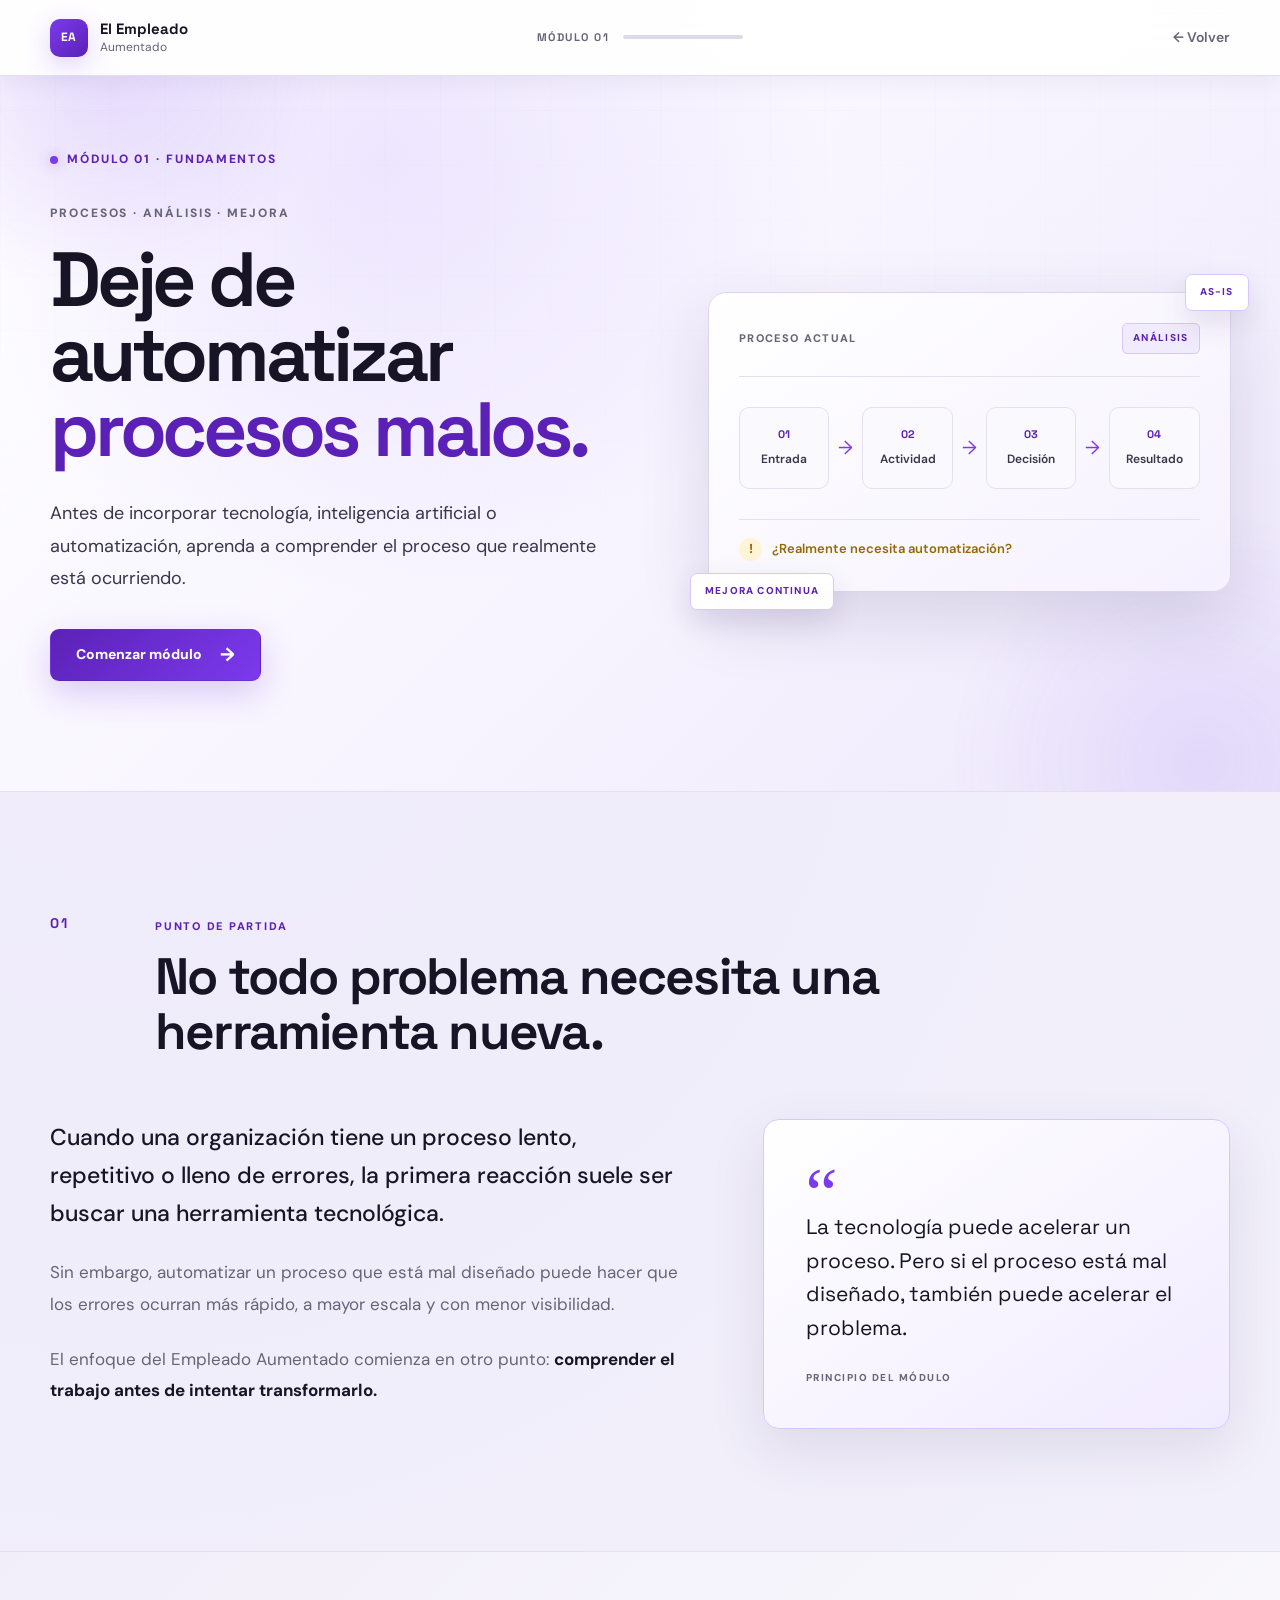
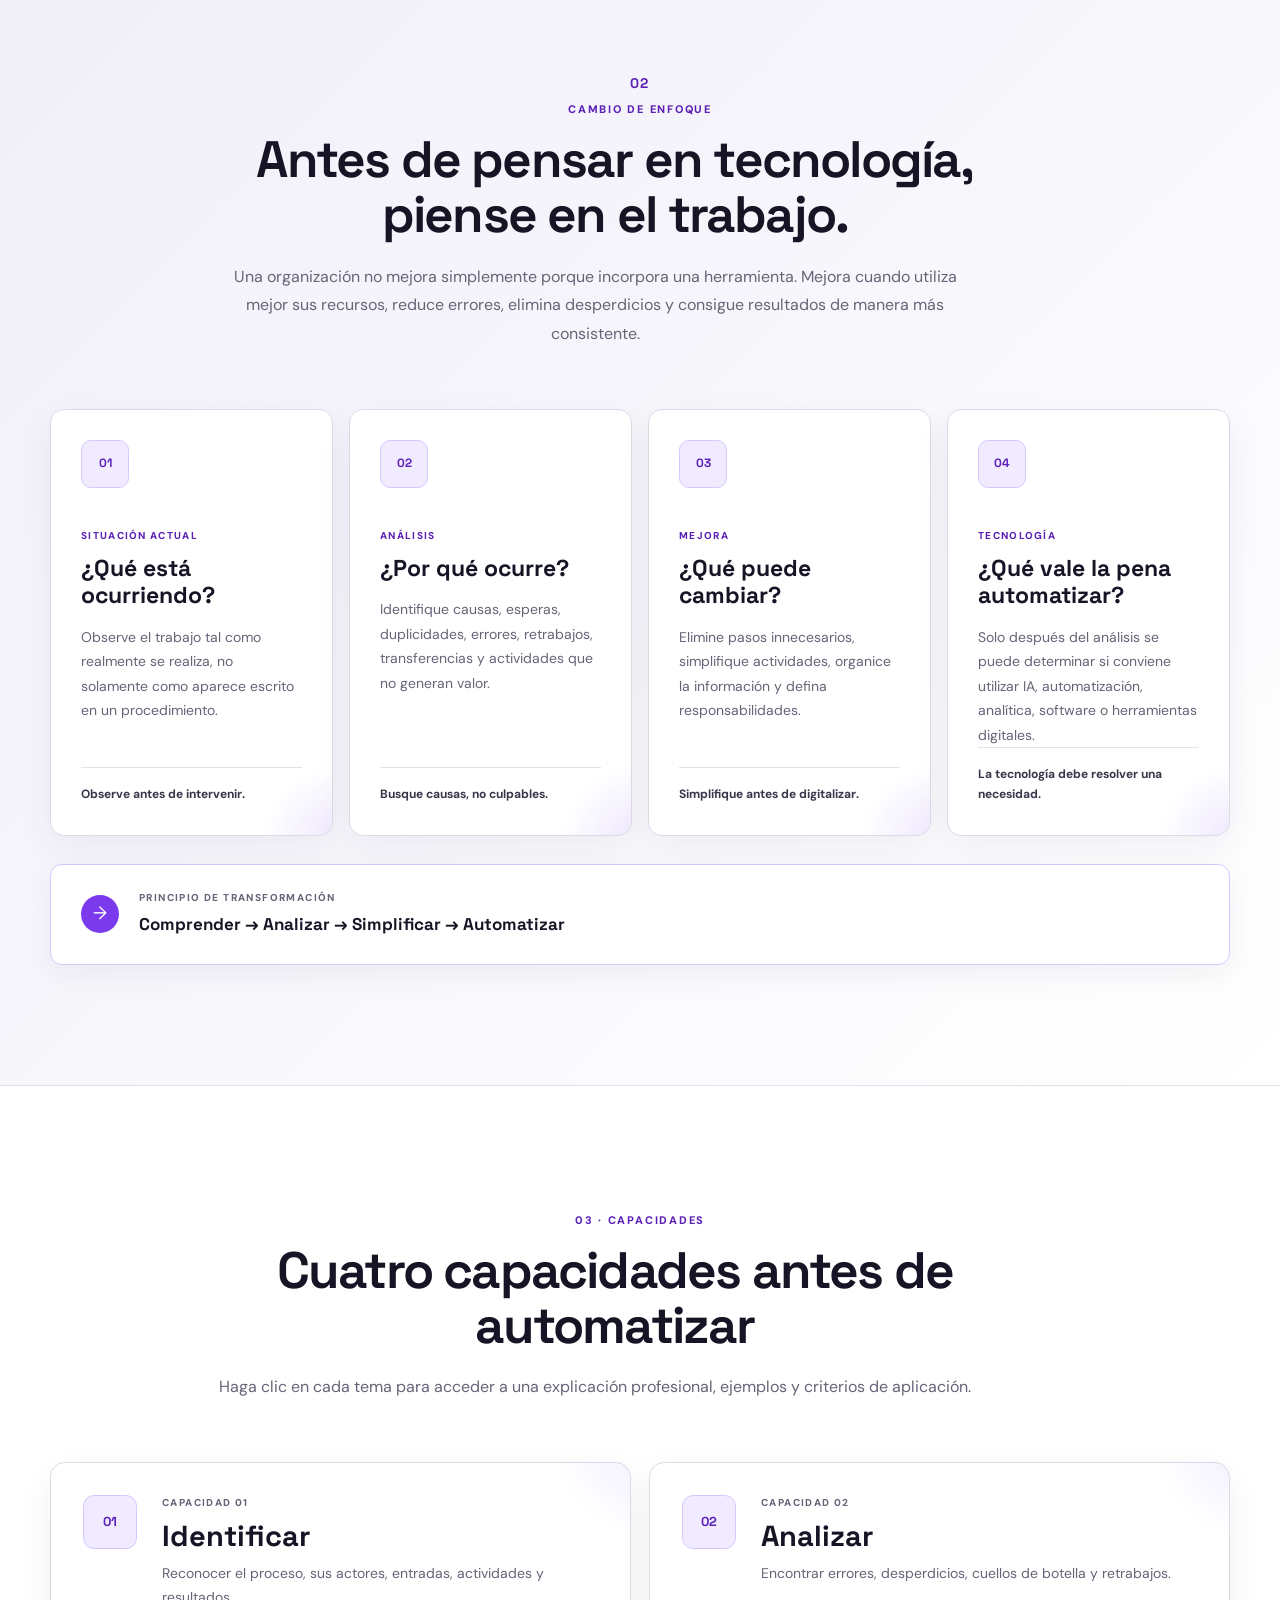
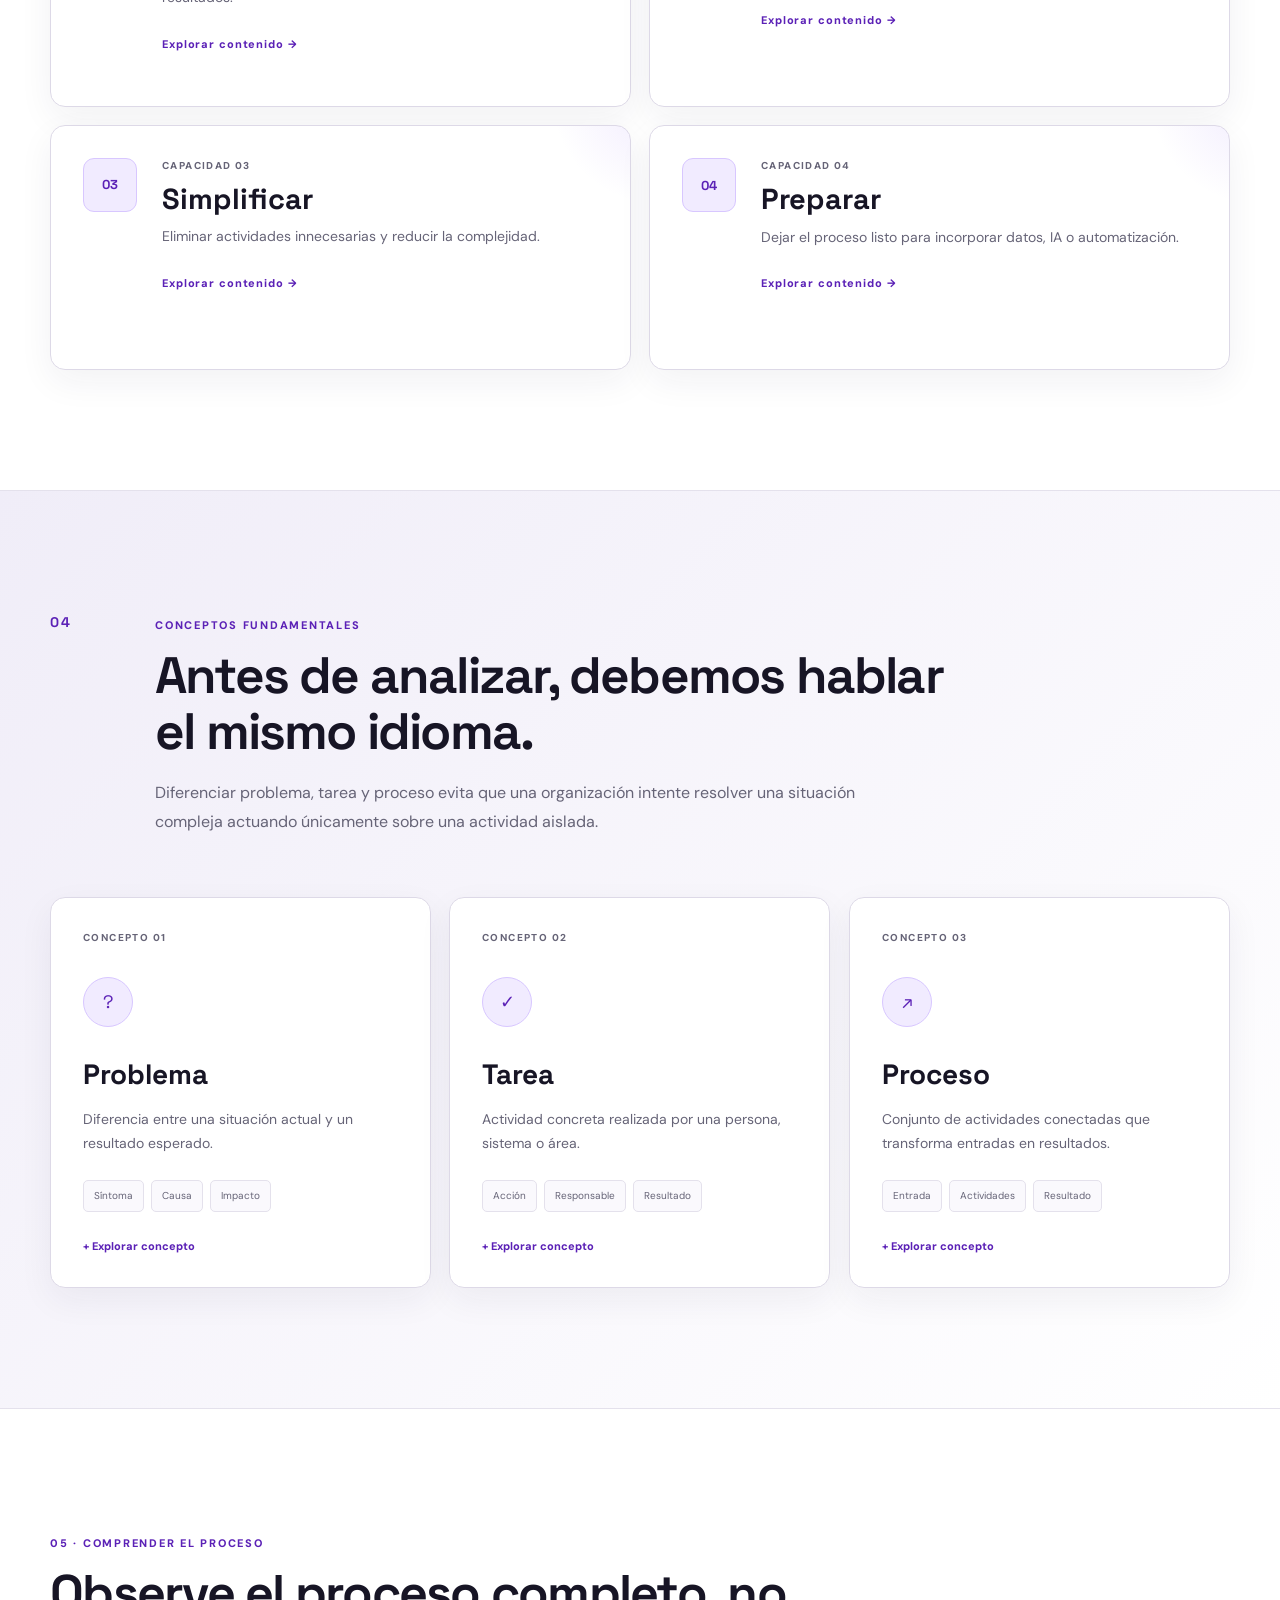
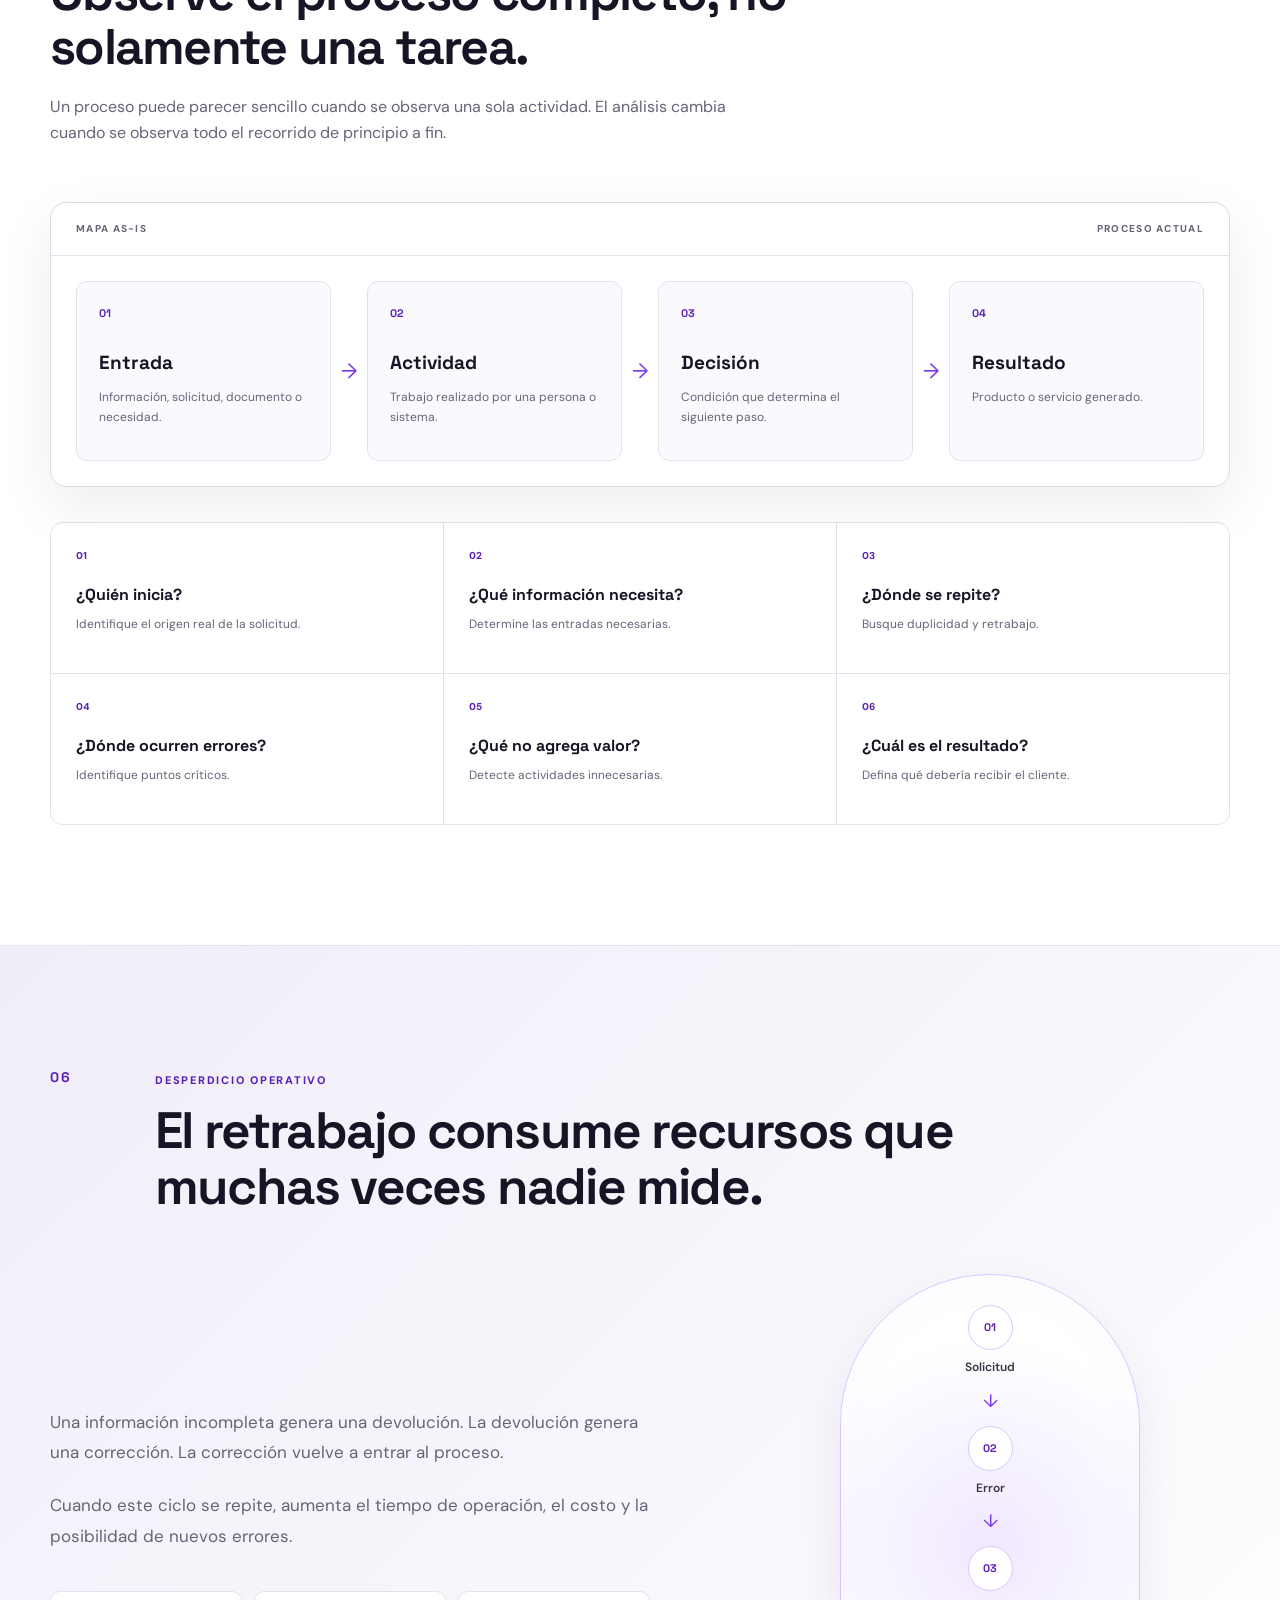
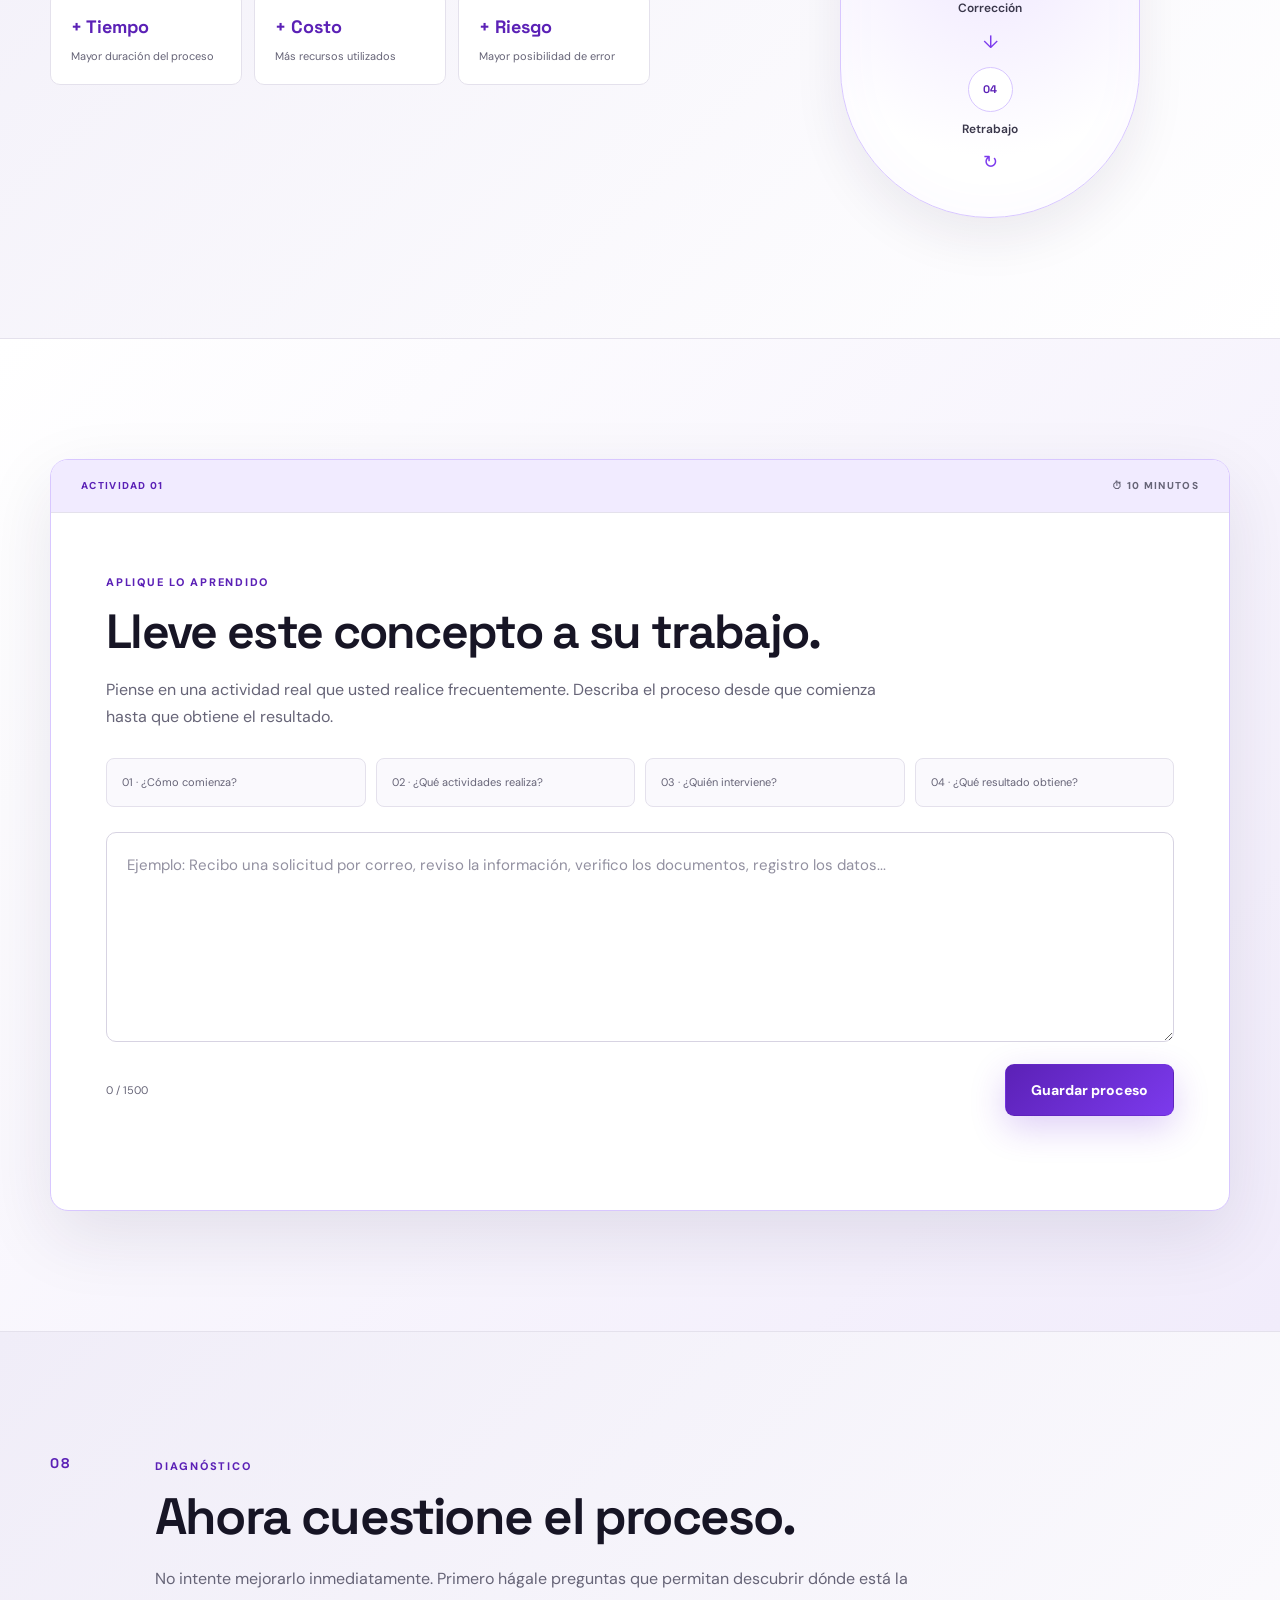
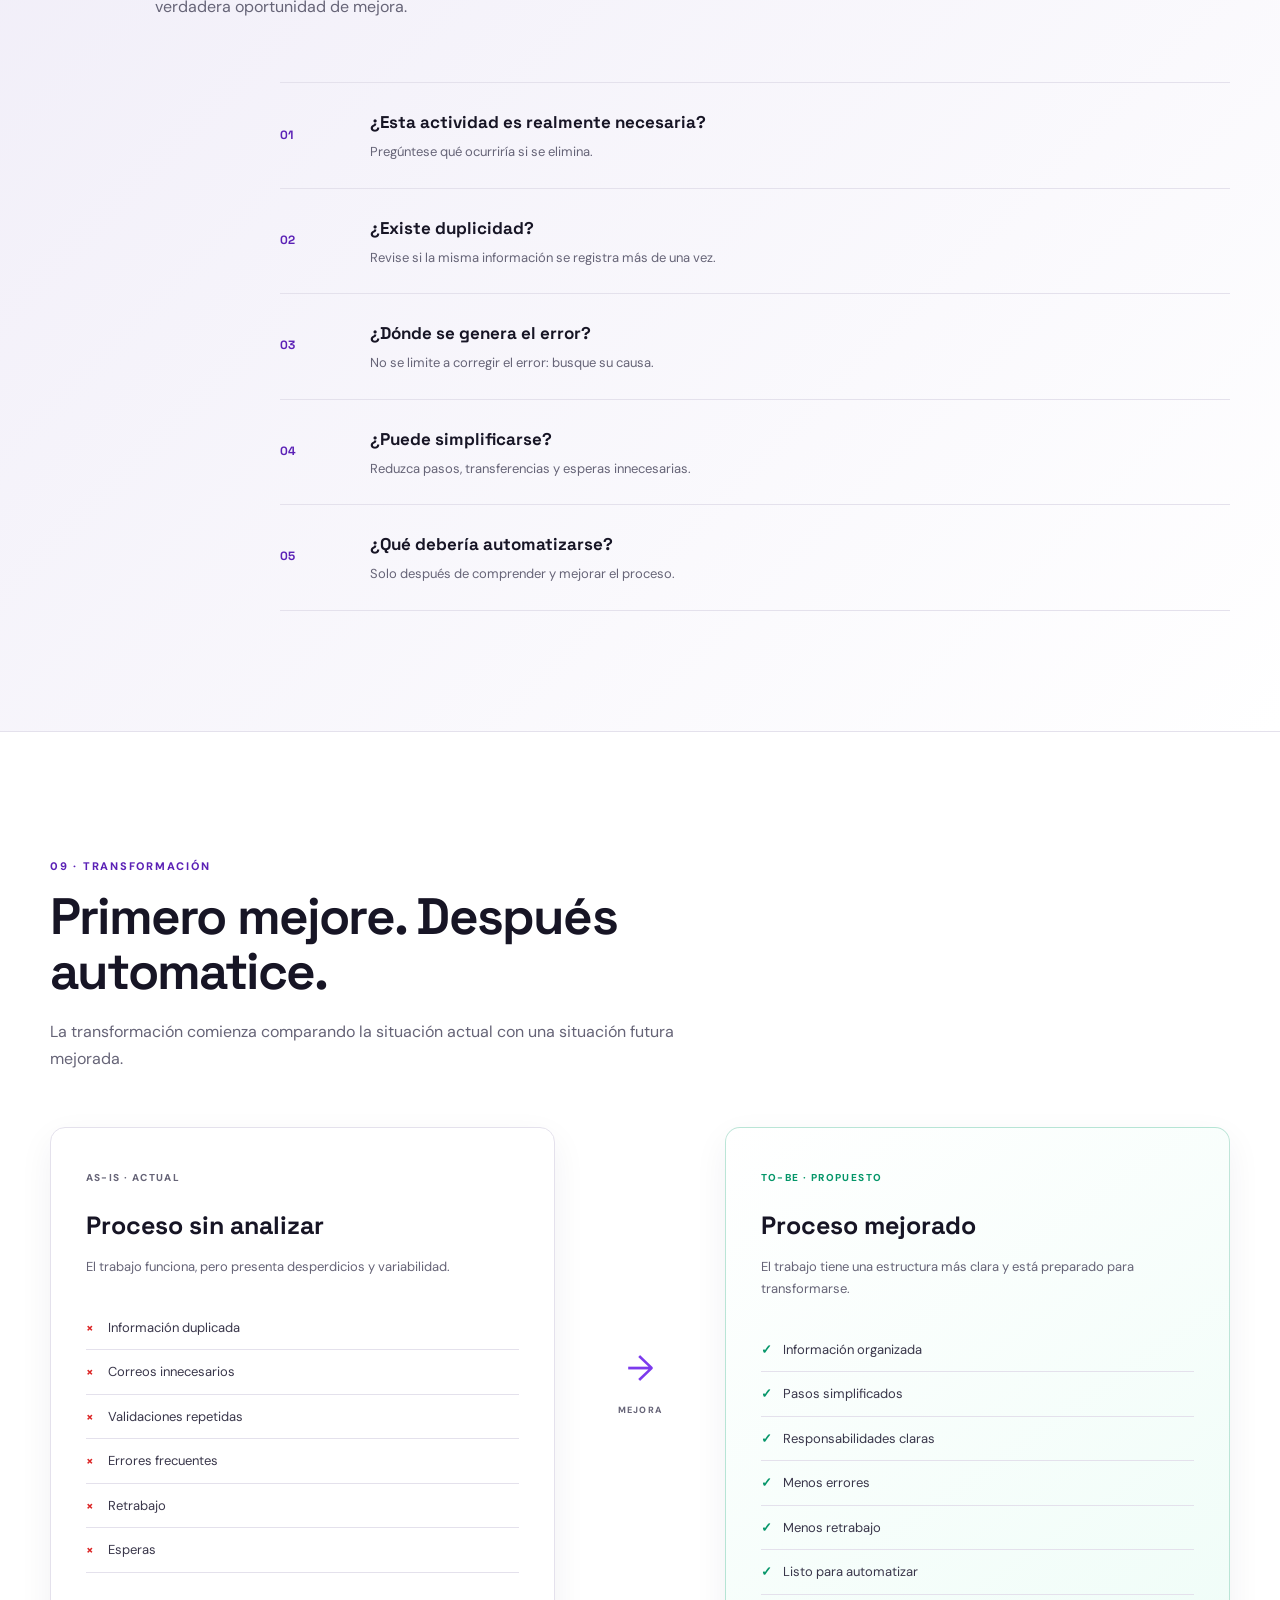
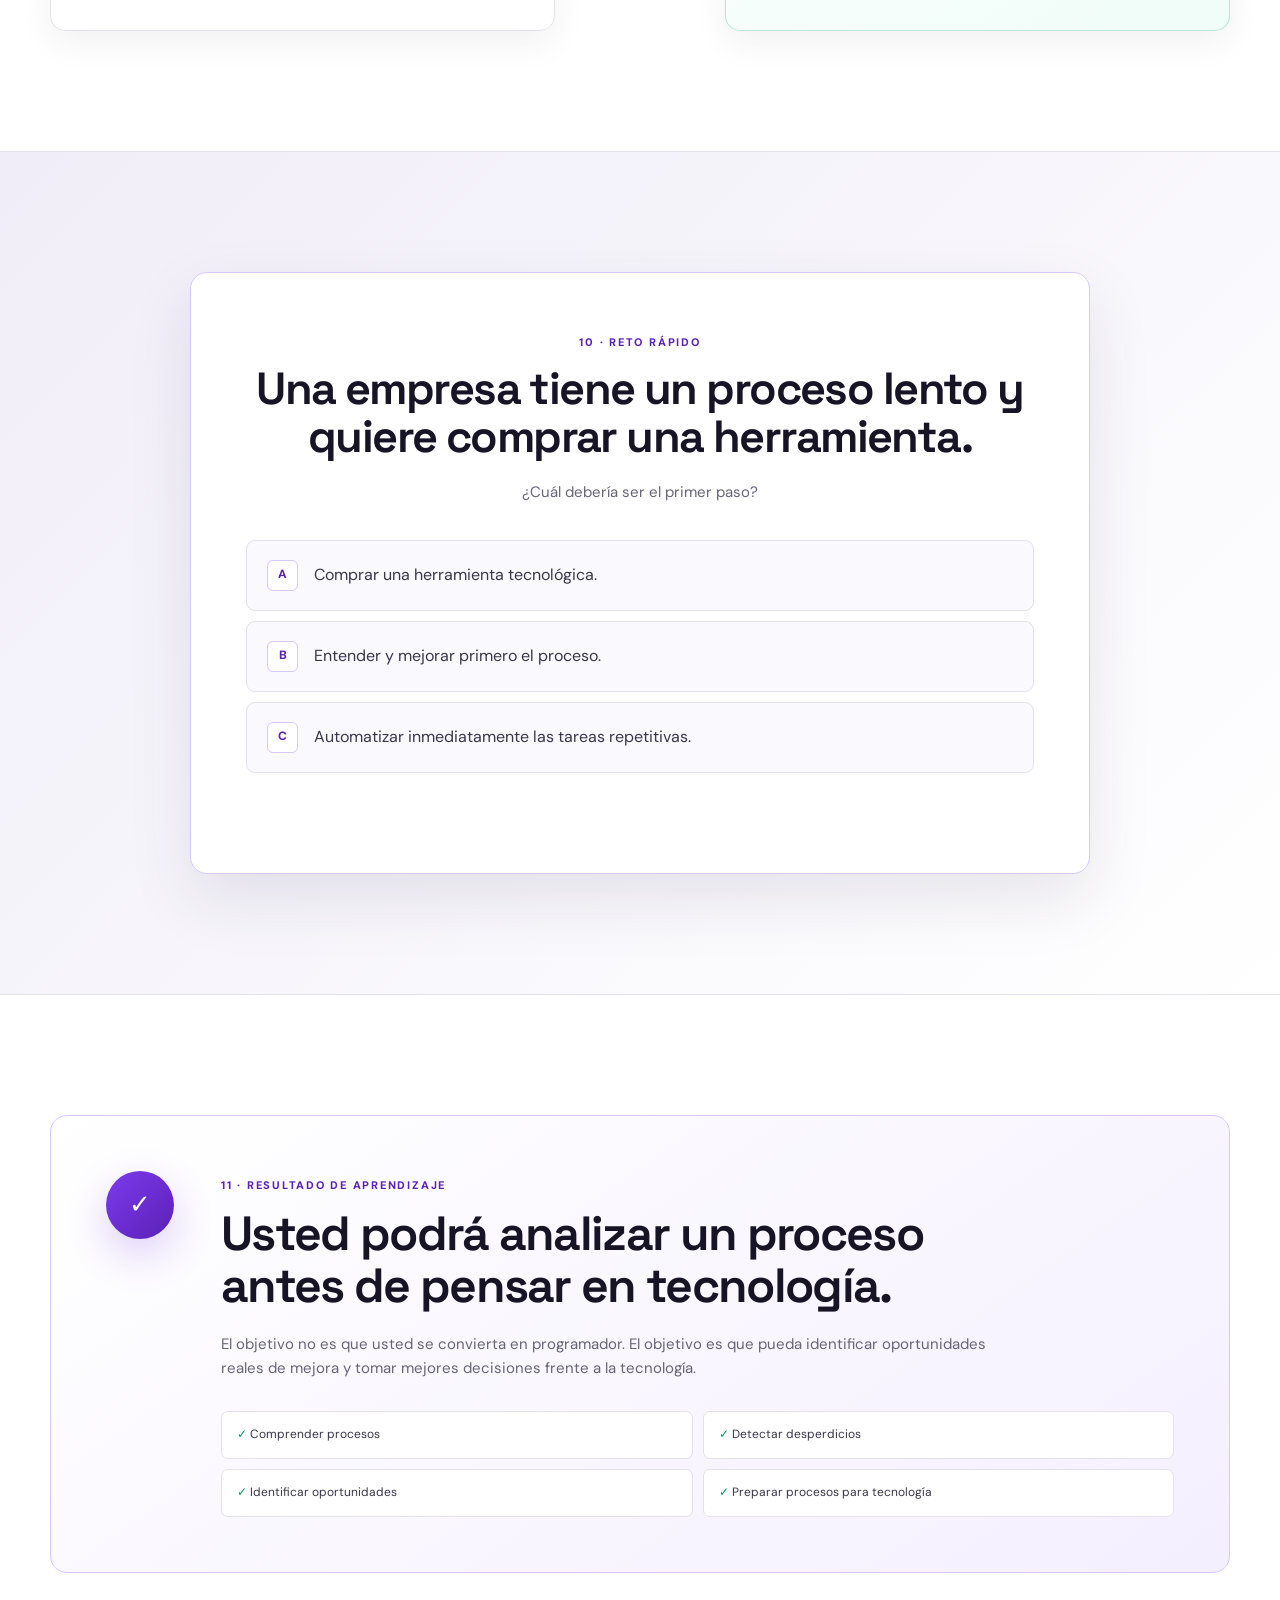
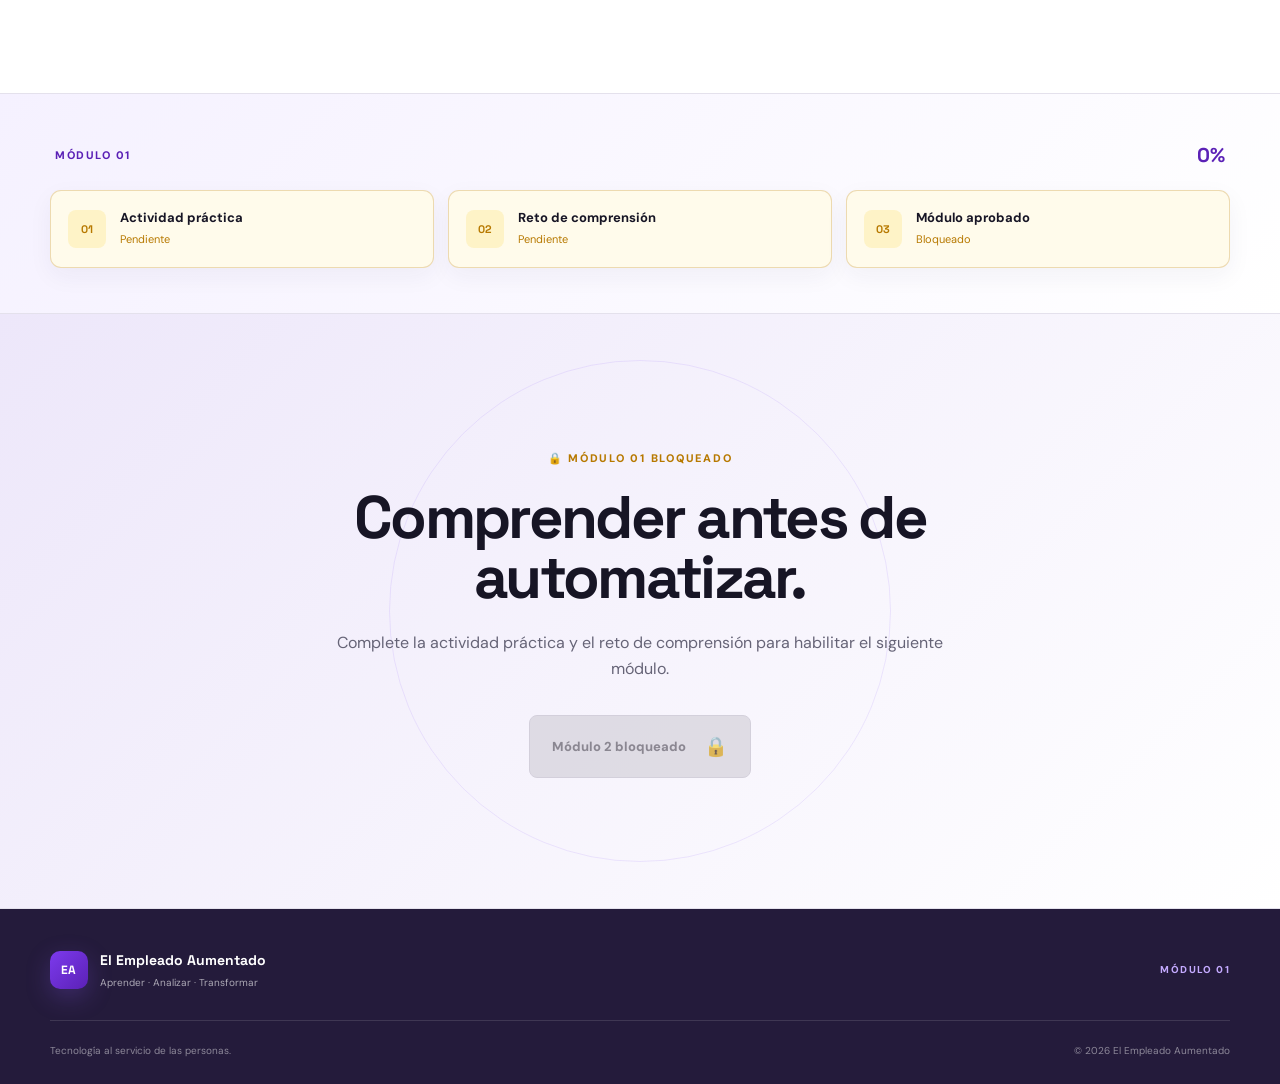
==== commit 4efa40bd: "Actualizar estilos y estructura de los módulos" ====
--- a/modulos/modulo-1/index.html
+++ b/modulos/modulo-1/index.html
@@ -3,14 +3,11 @@
 <head>
     <meta charset="UTF-8">
     <meta name="viewport" content="width=device-width, initial-scale=1.0">
-
     <meta name="description" content="El Empleado Aumentado - Módulo 1. Análisis y mejora de procesos antes de automatizar.">
-
     <title>Módulo 1 | Deje de automatizar procesos malos</title>
 
     <link rel="preconnect" href="https://fonts.googleapis.com">
     <link rel="preconnect" href="https://fonts.gstatic.com" crossorigin>
-
     <link href="https://fonts.googleapis.com/css2?family=DM+Sans:wght@400;500;600;700&family=Space+Grotesk:wght@400;500;600;700&display=swap" rel="stylesheet">
 
     <link rel="stylesheet" href="css/styles.css">
@@ -23,7 +20,6 @@
 
         <a href="../../index.html" class="brand">
             <span class="brand-mark">EA</span>
-
             <span class="brand-text">
                 <strong>El Empleado</strong>
                 <span>Aumentado</span>
@@ -32,7 +28,6 @@
 
         <div class="module-progress">
             <span>MÓDULO 01</span>
-
             <div class="progress-line">
                 <span id="progressBar"></span>
             </div>
@@ -45,12 +40,7 @@
     </div>
 </header>
 
-
 <main>
-
-<!-- =========================================================
-     HERO
-========================================================= -->
 
 <section class="module-hero">
 
@@ -86,7 +76,7 @@
                     realmente está ocurriendo.
                 </p>
 
-                <button class="primary-button" id="startModule">
+                <button class="primary-button" id="startModule" type="button">
                     Comenzar módulo
                     <span>→</span>
                 </button>
@@ -155,11 +145,6 @@
 
 </section>
 
-
-<!-- =========================================================
-     SECCIÓN 01 — INTRODUCCIÓN
-========================================================= -->
-
 <section class="section intro-section" id="introduccion">
 
     <div class="container">
@@ -185,7 +170,6 @@
 
         </div>
 
-
         <div class="intro-grid">
 
             <div class="intro-main scroll-reveal">
@@ -210,7 +194,6 @@
 
             </div>
 
-
             <div class="quote-card scroll-reveal">
 
                 <span class="quote-mark">
@@ -234,11 +217,6 @@
     </div>
 
 </section>
-
-
-<!-- =========================================================
-     SECCIÓN 02 — CAMBIO DE ENFOQUE
-========================================================= -->
 
 <section class="section approach-section">
 
@@ -272,11 +250,9 @@
 
         </div>
 
-
         <div class="approach-grid">
 
             <article class="approach-card scroll-reveal">
-
                 <div class="approach-icon">
                     <span>01</span>
                 </div>
@@ -299,9 +275,7 @@
                 <strong>
                     Observe antes de intervenir.
                 </strong>
-
             </article>
-
 
             <article class="approach-card scroll-reveal">
 
@@ -331,7 +305,6 @@
 
             </article>
 
-
             <article class="approach-card scroll-reveal">
 
                 <div class="approach-icon">
@@ -359,7 +332,6 @@
 
             </article>
 
-
             <article class="approach-card scroll-reveal">
 
                 <div class="approach-icon">
@@ -390,7 +362,6 @@
 
         </div>
 
-
         <div class="approach-principle scroll-reveal">
 
             <div class="approach-principle-mark">
@@ -415,11 +386,6 @@
 
 </section>
 
-
-<!-- =========================================================
-     SECCIÓN 03 — CAPACIDADES
-========================================================= -->
-
 <section class="section learning-section">
 
     <div class="container">
@@ -441,12 +407,9 @@
 
         </div>
 
-
         <div class="learning-grid">
 
-            <button
-                class="learning-card modal-trigger scroll-reveal"
-                data-modal="modal-identificar">
+            <button class="learning-card modal-trigger scroll-reveal" data-modal="modal-identificar" type="button">
 
                 <span class="learning-icon">
                     01
@@ -475,10 +438,7 @@
 
             </button>
 
-
-            <button
-                class="learning-card modal-trigger scroll-reveal"
-                data-modal="modal-analizar">
+            <button class="learning-card modal-trigger scroll-reveal" data-modal="modal-analizar" type="button">
 
                 <span class="learning-icon">
                     02
@@ -507,10 +467,7 @@
 
             </button>
 
-
-            <button
-                class="learning-card modal-trigger scroll-reveal"
-                data-modal="modal-simplificar">
+            <button class="learning-card modal-trigger scroll-reveal" data-modal="modal-simplificar" type="button">
 
                 <span class="learning-icon">
                     03
@@ -539,10 +496,7 @@
 
             </button>
 
-
-            <button
-                class="learning-card modal-trigger scroll-reveal"
-                data-modal="modal-preparar">
+            <button class="learning-card modal-trigger scroll-reveal" data-modal="modal-preparar" type="button">
 
                 <span class="learning-icon">
                     04
@@ -577,11 +531,6 @@
 
 </section>
 
-
-<!-- =========================================================
-     SECCIÓN 04 — CONCEPTOS
-========================================================= -->
-
 <section class="section definitions-section">
 
     <div class="container">
@@ -613,12 +562,9 @@
 
         </div>
 
-
         <div class="definition-grid">
 
-            <button
-                class="definition-card modal-trigger scroll-reveal"
-                data-modal="modal-problema">
+            <button class="definition-card modal-trigger scroll-reveal" data-modal="modal-problema" type="button">
 
                 <span class="definition-label">
                     CONCEPTO 01
@@ -638,17 +584,9 @@
                 </p>
 
                 <div class="definition-detail">
-                    <span>
-                        Síntoma
-                    </span>
-
-                    <span>
-                        Causa
-                    </span>
-
-                    <span>
-                        Impacto
-                    </span>
+                    <span> Síntoma </span>
+                    <span> Causa </span>
+                    <span> Impacto </span>
                 </div>
 
                 <span class="definition-example">
@@ -657,10 +595,7 @@
 
             </button>
 
-
-            <button
-                class="definition-card modal-trigger scroll-reveal"
-                data-modal="modal-tarea">
+            <button class="definition-card modal-trigger scroll-reveal" data-modal="modal-tarea" type="button">
 
                 <span class="definition-label">
                     CONCEPTO 02
@@ -680,17 +615,9 @@
                 </p>
 
                 <div class="definition-detail">
-                    <span>
-                        Acción
-                    </span>
-
-                    <span>
-                        Responsable
-                    </span>
-
-                    <span>
-                        Resultado
-                    </span>
+                    <span> Acción </span>
+                    <span> Responsable </span>
+                    <span> Resultado </span>
                 </div>
 
                 <span class="definition-example">
@@ -699,10 +626,7 @@
 
             </button>
 
-
-            <button
-                class="definition-card modal-trigger scroll-reveal"
-                data-modal="modal-proceso">
+            <button class="definition-card modal-trigger scroll-reveal" data-modal="modal-proceso" type="button">
 
                 <span class="definition-label">
                     CONCEPTO 03
@@ -722,17 +646,9 @@
                 </p>
 
                 <div class="definition-detail">
-                    <span>
-                        Entrada
-                    </span>
-
-                    <span>
-                        Actividades
-                    </span>
-
-                    <span>
-                        Resultado
-                    </span>
+                    <span> Entrada </span>
+                    <span> Actividades </span>
+                    <span> Resultado </span>
                 </div>
 
                 <span class="definition-example">
@@ -746,11 +662,6 @@
     </div>
 
 </section>
-
-
-<!-- =========================================================
-     SECCIÓN 05 — MAPA DE PROCESO
-========================================================= -->
 
 <section class="section map-section" id="proceso">
 
@@ -775,163 +686,97 @@
 
         </div>
 
-
         <div class="process-map scroll-reveal">
 
             <div class="map-header">
-
-                <span>
-                    MAPA AS-IS
-                </span>
-
-                <span>
-                    PROCESO ACTUAL
-                </span>
-
-            </div>
-
+                <span>MAPA AS-IS</span>
+                <span>PROCESO ACTUAL</span>
+            </div>
 
             <div class="map-flow">
 
                 <div class="map-step">
-
-                    <span>
-                        01
-                    </span>
-
-                    <strong>
-                        Entrada
-                    </strong>
-
+                    <span>01</span>
+                    <strong>Entrada</strong>
                     <small>
                         Información, solicitud,
                         documento o necesidad.
                     </small>
-
-                </div>
-
-
-                <div class="map-connector">
-                    →
-                </div>
-
+                </div>
+
+                <div class="map-connector">→</div>
 
                 <div class="map-step">
-
-                    <span>
-                        02
-                    </span>
-
-                    <strong>
-                        Actividad
-                    </strong>
-
+                    <span>02</span>
+                    <strong>Actividad</strong>
                     <small>
                         Trabajo realizado por
                         una persona o sistema.
                     </small>
-
-                </div>
-
-
-                <div class="map-connector">
-                    →
-                </div>
-
+                </div>
+
+                <div class="map-connector">→</div>
 
                 <div class="map-step">
-
-                    <span>
-                        03
-                    </span>
-
-                    <strong>
-                        Decisión
-                    </strong>
-
+                    <span>03</span>
+                    <strong>Decisión</strong>
                     <small>
                         Condición que determina
                         el siguiente paso.
                     </small>
-
-                </div>
-
-
-                <div class="map-connector">
-                    →
-                </div>
-
+                </div>
+
+                <div class="map-connector">→</div>
 
                 <div class="map-step">
-
-                    <span>
-                        04
-                    </span>
-
-                    <strong>
-                        Resultado
-                    </strong>
-
+                    <span>04</span>
+                    <strong>Resultado</strong>
                     <small>
                         Producto o servicio
                         generado.
                     </small>
-
-                </div>
-
-            </div>
-
-        </div>
-
+                </div>
+
+            </div>
+
+        </div>
 
         <div class="questions-grid">
 
             <div class="question-item scroll-reveal">
                 <span>01</span>
                 <strong>¿Quién inicia?</strong>
-                <p>
-                    Identifique el origen real de la solicitud.
-                </p>
+                <p>Identifique el origen real de la solicitud.</p>
             </div>
 
             <div class="question-item scroll-reveal">
                 <span>02</span>
                 <strong>¿Qué información necesita?</strong>
-                <p>
-                    Determine las entradas necesarias.
-                </p>
+                <p>Determine las entradas necesarias.</p>
             </div>
 
             <div class="question-item scroll-reveal">
                 <span>03</span>
                 <strong>¿Dónde se repite?</strong>
-                <p>
-                    Busque duplicidad y retrabajo.
-                </p>
+                <p>Busque duplicidad y retrabajo.</p>
             </div>
 
             <div class="question-item scroll-reveal">
                 <span>04</span>
                 <strong>¿Dónde ocurren errores?</strong>
-                <p>
-                    Identifique puntos críticos.
-                </p>
+                <p>Identifique puntos críticos.</p>
             </div>
 
             <div class="question-item scroll-reveal">
                 <span>05</span>
                 <strong>¿Qué no agrega valor?</strong>
-                <p>
-                    Detecte actividades innecesarias.
-                </p>
+                <p>Detecte actividades innecesarias.</p>
             </div>
 
             <div class="question-item scroll-reveal">
                 <span>06</span>
                 <strong>¿Cuál es el resultado?</strong>
-                <p>
-                    Defina qué debería recibir el cliente.
-                </p>
+                <p>Defina qué debería recibir el cliente.</p>
             </div>
 
         </div>
@@ -939,11 +784,6 @@
     </div>
 
 </section>
-
-
-<!-- =========================================================
-     SECCIÓN 06 — RETRABAJO
-========================================================= -->
 
 <section class="section rework-section">
 
@@ -970,7 +810,6 @@
 
         </div>
 
-
         <div class="rework-layout">
 
             <div class="rework-content scroll-reveal">
@@ -989,91 +828,47 @@
                 <div class="rework-metrics">
 
                     <div>
-                        <strong>
-                            + Tiempo
-                        </strong>
-
-                        <span>
-                            Mayor duración del proceso
-                        </span>
+                        <strong>+ Tiempo</strong>
+                        <span>Mayor duración del proceso</span>
                     </div>
 
                     <div>
-                        <strong>
-                            + Costo
-                        </strong>
-
-                        <span>
-                            Más recursos utilizados
-                        </span>
+                        <strong>+ Costo</strong>
+                        <span>Más recursos utilizados</span>
                     </div>
 
                     <div>
-                        <strong>
-                            + Riesgo
-                        </strong>
-
-                        <span>
-                            Mayor posibilidad de error
-                        </span>
+                        <strong>+ Riesgo</strong>
+                        <span>Mayor posibilidad de error</span>
                     </div>
 
                 </div>
 
             </div>
 
-
             <div class="rework-visual scroll-reveal">
 
                 <div class="rework-loop">
 
-                    <div class="loop-number">
-                        01
-                    </div>
-
-                    <span>
-                        Solicitud
-                    </span>
-
-                    <div class="loop-arrow">
-                        ↓
-                    </div>
-
-                    <div class="loop-number">
-                        02
-                    </div>
-
-                    <span>
-                        Error
-                    </span>
-
-                    <div class="loop-arrow">
-                        ↓
-                    </div>
-
-                    <div class="loop-number">
-                        03
-                    </div>
-
-                    <span>
-                        Corrección
-                    </span>
-
-                    <div class="loop-arrow">
-                        ↓
-                    </div>
-
-                    <div class="loop-number">
-                        04
-                    </div>
-
-                    <span>
-                        Retrabajo
-                    </span>
-
-                    <div class="loop-arrow">
-                        ↻
-                    </div>
+                    <div class="loop-number">01</div>
+                    <span>Solicitud</span>
+
+                    <div class="loop-arrow">↓</div>
+
+                    <div class="loop-number">02</div>
+                    <span>Error</span>
+
+                    <div class="loop-arrow">↓</div>
+
+                    <div class="loop-number">03</div>
+                    <span>Corrección</span>
+
+                    <div class="loop-arrow">↓</div>
+
+                    <div class="loop-number">04</div>
+                    <span>Retrabajo</span>
+
+                    <div class="loop-arrow">↻</div>
 
                 </div>
 
@@ -1084,11 +879,6 @@
     </div>
 
 </section>
-
-
-<!-- =========================================================
-     SECCIÓN 07 — ACTIVIDAD
-========================================================= -->
 
 <section class="section activity-section" id="actividad">
 
@@ -1107,7 +897,6 @@
                 </span>
 
             </div>
-
 
             <div class="activity-content">
 
@@ -1125,27 +914,14 @@
                     comienza hasta que obtiene el resultado.
                 </p>
 
-
                 <div class="activity-guidance">
 
-                    <span>
-                        01 · ¿Cómo comienza?
-                    </span>
-
-                    <span>
-                        02 · ¿Qué actividades realiza?
-                    </span>
-
-                    <span>
-                        03 · ¿Quién interviene?
-                    </span>
-
-                    <span>
-                        04 · ¿Qué resultado obtiene?
-                    </span>
-
-                </div>
-
+                    <span>01 · ¿Cómo comienza?</span>
+                    <span>02 · ¿Qué actividades realiza?</span>
+                    <span>03 · ¿Quién interviene?</span>
+                    <span>04 · ¿Qué resultado obtiene?</span>
+
+                </div>
 
                 <textarea
                     id="processInput"
@@ -1154,7 +930,6 @@
                     placeholder="Ejemplo: Recibo una solicitud por correo, reviso la información, verifico los documentos, registro los datos..."
                 ></textarea>
 
-
                 <div class="input-footer">
 
                     <span id="inputCounter">
@@ -1163,17 +938,14 @@
 
                     <button
                         class="primary-button"
-                        id="saveProcess">
+                        id="saveProcess"
+                        type="button">
                         Guardar proceso
                     </button>
 
                 </div>
 
-
-                <div
-                    id="processFeedback"
-                    class="process-feedback">
-                </div>
+                <div id="processFeedback" class="process-feedback"></div>
 
             </div>
 
@@ -1182,11 +954,6 @@
     </div>
 
 </section>
-
-
-<!-- =========================================================
-     SECCIÓN 08 — DIAGNÓSTICO
-========================================================= -->
 
 <section class="section improvement-section">
 
@@ -1218,115 +985,46 @@
 
         </div>
 
-
         <div class="improvement-list">
 
             <div class="improvement-item scroll-reveal">
-
-                <span class="improvement-number">
-                    01
-                </span>
-
+                <span class="improvement-number">01</span>
                 <div>
-
-                    <strong>
-                        ¿Esta actividad es realmente necesaria?
-                    </strong>
-
-                    <p>
-                        Pregúntese qué ocurriría si se elimina.
-                    </p>
-
-                </div>
-
-            </div>
-
+                    <strong>¿Esta actividad es realmente necesaria?</strong>
+                    <p>Pregúntese qué ocurriría si se elimina.</p>
+                </div>
+            </div>
 
             <div class="improvement-item scroll-reveal">
-
-                <span class="improvement-number">
-                    02
-                </span>
-
+                <span class="improvement-number">02</span>
                 <div>
-
-                    <strong>
-                        ¿Existe duplicidad?
-                    </strong>
-
-                    <p>
-                        Revise si la misma información se registra
-                        más de una vez.
-                    </p>
-
-                </div>
-
-            </div>
-
+                    <strong>¿Existe duplicidad?</strong>
+                    <p>Revise si la misma información se registra más de una vez.</p>
+                </div>
+            </div>
 
             <div class="improvement-item scroll-reveal">
-
-                <span class="improvement-number">
-                    03
-                </span>
-
+                <span class="improvement-number">03</span>
                 <div>
-
-                    <strong>
-                        ¿Dónde se genera el error?
-                    </strong>
-
-                    <p>
-                        No se limite a corregir el error:
-                        busque su causa.
-                    </p>
-
-                </div>
-
-            </div>
-
+                    <strong>¿Dónde se genera el error?</strong>
+                    <p>No se limite a corregir el error: busque su causa.</p>
+                </div>
+            </div>
 
             <div class="improvement-item scroll-reveal">
-
-                <span class="improvement-number">
-                    04
-                </span>
-
+                <span class="improvement-number">04</span>
                 <div>
-
-                    <strong>
-                        ¿Puede simplificarse?
-                    </strong>
-
-                    <p>
-                        Reduzca pasos, transferencias y esperas
-                        innecesarias.
-                    </p>
-
-                </div>
-
-            </div>
-
+                    <strong>¿Puede simplificarse?</strong>
+                    <p>Reduzca pasos, transferencias y esperas innecesarias.</p>
+                </div>
+            </div>
 
             <div class="improvement-item scroll-reveal">
-
-                <span class="improvement-number">
-                    05
-                </span>
-
+                <span class="improvement-number">05</span>
                 <div>
-
-                    <strong>
-                        ¿Qué debería automatizarse?
-                    </strong>
-
-                    <p>
-                        Solo después de comprender y mejorar
-                        el proceso.
-                    </p>
-
-                </div>
-
+                    <strong>¿Qué debería automatizarse?</strong>
+                    <p>Solo después de comprender y mejorar el proceso.</p>
+                </div>
             </div>
 
         </div>
@@ -1334,11 +1032,6 @@
     </div>
 
 </section>
-
-
-<!-- =========================================================
-     SECCIÓN 09 — AS-IS / TO-BE
-========================================================= -->
 
 <section class="section transformation-section">
 
@@ -1361,7 +1054,6 @@
             </p>
 
         </div>
-
 
         <div class="transformation-grid">
 
@@ -1391,19 +1083,15 @@
 
             </div>
 
-
             <div class="transformation-middle scroll-reveal">
 
-                <span>
-                    →
-                </span>
+                <span>→</span>
 
                 <small>
                     MEJORA
                 </small>
 
             </div>
-
 
             <div class="transformation-column after scroll-reveal">
 
@@ -1437,11 +1125,6 @@
 
 </section>
 
-
-<!-- =========================================================
-     SECCIÓN 10 — RETO
-========================================================= -->
-
 <section class="section challenge-section">
 
     <div class="container">
@@ -1461,65 +1144,32 @@
                 ¿Cuál debería ser el primer paso?
             </p>
 
-
             <div class="challenge-options">
 
-                <button
-                    class="challenge-option"
-                    data-correct="false">
-
-                    <span>
-                        A
-                    </span>
-
+                <button class="challenge-option" data-correct="false" type="button">
+                    <span>A</span>
                     Comprar una herramienta tecnológica.
-
                 </button>
 
-
-                <button
-                    class="challenge-option"
-                    data-correct="true">
-
-                    <span>
-                        B
-                    </span>
-
+                <button class="challenge-option" data-correct="true" type="button">
+                    <span>B</span>
                     Entender y mejorar primero el proceso.
-
                 </button>
 
-
-                <button
-                    class="challenge-option"
-                    data-correct="false">
-
-                    <span>
-                        C
-                    </span>
-
+                <button class="challenge-option" data-correct="false" type="button">
+                    <span>C</span>
                     Automatizar inmediatamente las tareas repetitivas.
-
                 </button>
 
             </div>
 
-
-            <div
-                id="challengeFeedback"
-                class="challenge-feedback">
-            </div>
+            <div id="challengeFeedback" class="challenge-feedback"></div>
 
         </div>
 
     </div>
 
 </section>
-
-
-<!-- =========================================================
-     SECCIÓN 11 — RESULTADO
-========================================================= -->
 
 <section class="section result-section">
 
@@ -1551,21 +1201,10 @@
 
                 <div class="result-points">
 
-                    <span>
-                        ✓ Comprender procesos
-                    </span>
-
-                    <span>
-                        ✓ Detectar desperdicios
-                    </span>
-
-                    <span>
-                        ✓ Identificar oportunidades
-                    </span>
-
-                    <span>
-                        ✓ Preparar procesos para tecnología
-                    </span>
+                    <span>✓ Comprender procesos</span>
+                    <span>✓ Detectar desperdicios</span>
+                    <span>✓ Identificar oportunidades</span>
+                    <span>✓ Preparar procesos para tecnología</span>
 
                 </div>
 
@@ -1577,36 +1216,82 @@
 
 </section>
 
+<!-- =========================================================
+     ESTADO Y PROGRESO DEL MÓDULO
+========================================================= -->
+
+<section class="section module-status-section" id="moduleStatus">
+
+    <div class="container">
+
+        <div class="module-progress-info">
+            <span>MÓDULO 01</span>
+            <strong id="progressPercentage">0%</strong>
+        </div>
+
+        <div class="module-requirements">
+
+            <div class="requirement-item" id="requirementActivity">
+                <span>01</span>
+                <div>
+                    <strong>Actividad práctica</strong>
+                    <small>Pendiente</small>
+                </div>
+            </div>
+
+            <div class="requirement-item" id="requirementChallenge">
+                <span>02</span>
+                <div>
+                    <strong>Reto de comprensión</strong>
+                    <small>Pendiente</small>
+                </div>
+            </div>
+
+            <div class="requirement-item" id="requirementModule">
+                <span>03</span>
+                <div>
+                    <strong>Módulo aprobado</strong>
+                    <small>Bloqueado</small>
+                </div>
+            </div>
+
+        </div>
+
+    </div>
+
+</section>
 
 <!-- =========================================================
      COMPLETAR
 ========================================================= -->
 
-<section class="module-complete">
+<section class="module-complete" id="moduleComplete">
 
     <div class="complete-content">
 
-        <span class="complete-label">
-            MÓDULO 01 COMPLETADO
+        <span class="complete-label" id="completionLabel">
+            MÓDULO 01 BLOQUEADO
         </span>
 
         <h2>
             Comprender antes de automatizar.
         </h2>
 
-        <p>
-            El siguiente paso será aprender a utilizar
-            la inteligencia artificial como asistente de trabajo.
+        <p id="completionMessage">
+            Complete la actividad práctica y el reto de comprensión
+            para habilitar el siguiente módulo.
         </p>
 
         <a
             href="../modulo-2/index.html"
-            class="next-module-button">
-
-            Ir al Módulo 2
+            class="next-module-button"
+            id="nextModuleButton"
+            aria-disabled="true">
+
+            Módulo 2 bloqueado
 
             <span>
-                →
+                🔒
             </span>
 
         </a>
@@ -1616,11 +1301,6 @@
 </section>
 
 </main>
-
-
-<!-- =========================================================
-     FOOTER
-========================================================= -->
 
 <footer class="module-footer">
 
@@ -1654,7 +1334,6 @@
 
         </div>
 
-
         <div class="footer-bottom">
 
             <span>
@@ -1671,28 +1350,17 @@
 
 </footer>
 
-
 <!-- =========================================================
      MODALES
 ========================================================= -->
 
-
-<!-- =========================================================
-     MODAL IDENTIFICAR
-========================================================= -->
-
-<div
-    class="modal"
-    id="modal-identificar"
-    aria-hidden="true">
+<div class="modal" id="modal-identificar" aria-hidden="true">
 
     <div class="modal-overlay"></div>
 
     <div class="modal-window">
 
-        <button
-            class="modal-close"
-            aria-label="Cerrar">
+        <button class="modal-close" aria-label="Cerrar" type="button">
             ×
         </button>
 
@@ -1716,12 +1384,9 @@
 
         </div>
 
-
         <div class="modal-content">
 
-            <h3>
-                ¿Qué significa identificar un proceso?
-            </h3>
+            <h3>¿Qué significa identificar un proceso?</h3>
 
             <p>
                 Identificar un proceso significa establecer con claridad
@@ -1735,7 +1400,6 @@
                 debe permitir comprender el recorrido completo del trabajo,
                 desde la entrada hasta la salida.
             </p>
-
 
             <div class="modal-highlight">
 
@@ -1753,10 +1417,7 @@
 
             </div>
 
-
-            <h3>
-                Ejemplo empresarial
-            </h3>
+            <h3>Ejemplo empresarial</h3>
 
             <p>
                 Imagine que una organización recibe solicitudes de clientes
@@ -1771,45 +1432,20 @@
                 cómo se confirma la respuesta al cliente.
             </p>
 
-
-            <h3>
-                Preguntas profesionales
-            </h3>
+            <h3>Preguntas profesionales</h3>
 
             <ul class="modal-list">
-
-                <li>
-                    ¿Dónde comienza realmente el proceso?
-                </li>
-
-                <li>
-                    ¿Quién es responsable de cada etapa?
-                </li>
-
-                <li>
-                    ¿Qué información necesita cada actividad?
-                </li>
-
-                <li>
-                    ¿Qué sistemas o documentos intervienen?
-                </li>
-
-                <li>
-                    ¿Dónde termina el proceso?
-                </li>
-
-                <li>
-                    ¿Cuál es el resultado esperado?
-                </li>
-
+                <li>¿Dónde comienza realmente el proceso?</li>
+                <li>¿Quién es responsable de cada etapa?</li>
+                <li>¿Qué información necesita cada actividad?</li>
+                <li>¿Qué sistemas o documentos intervienen?</li>
+                <li>¿Dónde termina el proceso?</li>
+                <li>¿Cuál es el resultado esperado?</li>
             </ul>
 
-
             <div class="modal-key">
 
-                <span>
-                    IDEA CLAVE
-                </span>
+                <span>IDEA CLAVE</span>
 
                 <strong>
                     No se puede mejorar aquello que todavía no se comprende.
@@ -1823,23 +1459,13 @@
 
 </div>
 
-
-<!-- =========================================================
-     MODAL ANALIZAR
-========================================================= -->
-
-<div
-    class="modal"
-    id="modal-analizar"
-    aria-hidden="true">
+<div class="modal" id="modal-analizar" aria-hidden="true">
 
     <div class="modal-overlay"></div>
 
     <div class="modal-window">
 
-        <button
-            class="modal-close"
-            aria-label="Cerrar">
+        <button class="modal-close" aria-label="Cerrar" type="button">
             ×
         </button>
 
@@ -1863,12 +1489,9 @@
 
         </div>
 
-
         <div class="modal-content">
 
-            <h3>
-                ¿Qué significa analizar un proceso?
-            </h3>
+            <h3>¿Qué significa analizar un proceso?</h3>
 
             <p>
                 Analizar implica estudiar cómo funciona actualmente
@@ -1881,7 +1504,6 @@
                 “el proceso es lento”. La pregunta profesional es:
                 <strong>¿por qué es lento?</strong>
             </p>
-
 
             <div class="modal-highlight">
 
@@ -1898,51 +1520,20 @@
 
             </div>
 
-
-            <h3>
-                ¿Qué debe buscar?
-            </h3>
+            <h3>¿Qué debe buscar?</h3>
 
             <ul class="modal-list">
-
-                <li>
-                    Cuellos de botella.
-                </li>
-
-                <li>
-                    Retrabajos.
-                </li>
-
-                <li>
-                    Esperas innecesarias.
-                </li>
-
-                <li>
-                    Duplicidad de información.
-                </li>
-
-                <li>
-                    Errores frecuentes.
-                </li>
-
-                <li>
-                    Actividades sin valor agregado.
-                </li>
-
-                <li>
-                    Transferencias excesivas entre personas.
-                </li>
-
-                <li>
-                    Dependencia de tareas manuales.
-                </li>
-
+                <li>Cuellos de botella.</li>
+                <li>Retrabajos.</li>
+                <li>Esperas innecesarias.</li>
+                <li>Duplicidad de información.</li>
+                <li>Errores frecuentes.</li>
+                <li>Actividades sin valor agregado.</li>
+                <li>Transferencias excesivas entre personas.</li>
+                <li>Dependencia de tareas manuales.</li>
             </ul>
 
-
-            <h3>
-                Ejemplo
-            </h3>
+            <h3>Ejemplo</h3>
 
             <p>
                 Un colaborador necesita copiar información desde
@@ -1956,12 +1547,9 @@
                 la misma información varias veces.
             </p>
 
-
             <div class="modal-key">
 
-                <span>
-                    IDEA CLAVE
-                </span>
+                <span>IDEA CLAVE</span>
 
                 <strong>
                     Analizar no es encontrar culpables; es encontrar causas.
@@ -1975,23 +1563,13 @@
 
 </div>
 
-
-<!-- =========================================================
-     MODAL SIMPLIFICAR
-========================================================= -->
-
-<div
-    class="modal"
-    id="modal-simplificar"
-    aria-hidden="true">
+<div class="modal" id="modal-simplificar" aria-hidden="true">
 
     <div class="modal-overlay"></div>
 
     <div class="modal-window">
 
-        <button
-            class="modal-close"
-            aria-label="Cerrar">
+        <button class="modal-close" aria-label="Cerrar" type="button">
             ×
         </button>
 
@@ -2015,12 +1593,9 @@
 
         </div>
 
-
         <div class="modal-content">
 
-            <h3>
-                ¿Por qué simplificar antes de automatizar?
-            </h3>
+            <h3>¿Por qué simplificar antes de automatizar?</h3>
 
             <p>
                 Simplificar significa reducir complejidad innecesaria,
@@ -2035,7 +1610,6 @@
                 ineficiencias.
             </p>
 
-
             <div class="modal-highlight">
 
                 <strong>
@@ -2050,43 +1624,18 @@
 
             </div>
 
-
-            <h3>
-                Preguntas para simplificar
-            </h3>
+            <h3>Preguntas para simplificar</h3>
 
             <ul class="modal-list">
-
-                <li>
-                    ¿Podemos eliminar este paso?
-                </li>
-
-                <li>
-                    ¿Podemos combinar dos actividades?
-                </li>
-
-                <li>
-                    ¿Podemos reducir una validación?
-                </li>
-
-                <li>
-                    ¿Podemos evitar registrar el mismo dato?
-                </li>
-
-                <li>
-                    ¿Podemos reducir una transferencia?
-                </li>
-
-                <li>
-                    ¿Puede la información ingresar una sola vez?
-                </li>
-
+                <li>¿Podemos eliminar este paso?</li>
+                <li>¿Podemos combinar dos actividades?</li>
+                <li>¿Podemos reducir una validación?</li>
+                <li>¿Podemos evitar registrar el mismo dato?</li>
+                <li>¿Podemos reducir una transferencia?</li>
+                <li>¿Puede la información ingresar una sola vez?</li>
             </ul>
 
-
-            <h3>
-                Ejemplo empresarial
-            </h3>
+            <h3>Ejemplo empresarial</h3>
 
             <p>
                 Una solicitud requiere tres aprobaciones porque
@@ -2101,12 +1650,9 @@
                 tres siguen siendo necesarias.
             </p>
 
-
             <div class="modal-key">
 
-                <span>
-                    IDEA CLAVE
-                </span>
+                <span>IDEA CLAVE</span>
 
                 <strong>
                     Un proceso más rápido no siempre es un proceso mejor.
@@ -2121,23 +1667,13 @@
 
 </div>
 
-
-<!-- =========================================================
-     MODAL PREPARAR
-========================================================= -->
-
-<div
-    class="modal"
-    id="modal-preparar"
-    aria-hidden="true">
+<div class="modal" id="modal-preparar" aria-hidden="true">
 
     <div class="modal-overlay"></div>
 
     <div class="modal-window">
 
-        <button
-            class="modal-close"
-            aria-label="Cerrar">
+        <button class="modal-close" aria-label="Cerrar" type="button">
             ×
         </button>
 
@@ -2161,12 +1697,9 @@
 
         </div>
 
-
         <div class="modal-content">
 
-            <h3>
-                ¿Qué significa preparar un proceso?
-            </h3>
+            <h3>¿Qué significa preparar un proceso?</h3>
 
             <p>
                 Preparar significa establecer las condiciones necesarias
@@ -2179,7 +1712,6 @@
                 responsabilidades definidas, información estructurada
                 y criterios de resultado conocidos.
             </p>
-
 
             <div class="modal-highlight">
 
@@ -2196,51 +1728,20 @@
 
             </div>
 
-
-            <h3>
-                ¿Qué debería estar definido?
-            </h3>
+            <h3>¿Qué debería estar definido?</h3>
 
             <ul class="modal-list">
-
-                <li>
-                    Objetivo del proceso.
-                </li>
-
-                <li>
-                    Entradas necesarias.
-                </li>
-
-                <li>
-                    Actividades.
-                </li>
-
-                <li>
-                    Responsables.
-                </li>
-
-                <li>
-                    Reglas y condiciones.
-                </li>
-
-                <li>
-                    Resultado esperado.
-                </li>
-
-                <li>
-                    Datos disponibles.
-                </li>
-
-                <li>
-                    Indicadores de desempeño.
-                </li>
-
+                <li>Objetivo del proceso.</li>
+                <li>Entradas necesarias.</li>
+                <li>Actividades.</li>
+                <li>Responsables.</li>
+                <li>Reglas y condiciones.</li>
+                <li>Resultado esperado.</li>
+                <li>Datos disponibles.</li>
+                <li>Indicadores de desempeño.</li>
             </ul>
 
-
-            <h3>
-                ¿Qué viene después?
-            </h3>
+            <h3>¿Qué viene después?</h3>
 
             <p>
                 Una vez preparado el proceso podemos decidir qué
@@ -2250,12 +1751,9 @@
                 o desarrollo de software.
             </p>
 
-
             <div class="modal-key">
 
-                <span>
-                    IDEA CLAVE
-                </span>
+                <span>IDEA CLAVE</span>
 
                 <strong>
                     No automatice porque puede hacerlo.
@@ -2270,23 +1768,13 @@
 
 </div>
 
-
-<!-- =========================================================
-     MODAL PROBLEMA
-========================================================= -->
-
-<div
-    class="modal"
-    id="modal-problema"
-    aria-hidden="true">
+<div class="modal" id="modal-problema" aria-hidden="true">
 
     <div class="modal-overlay"></div>
 
     <div class="modal-window">
 
-        <button
-            class="modal-close"
-            aria-label="Cerrar">
+        <button class="modal-close" aria-label="Cerrar" type="button">
             ×
         </button>
 
@@ -2310,12 +1798,9 @@
 
         </div>
 
-
         <div class="modal-content">
 
-            <h3>
-                ¿Qué es un problema?
-            </h3>
+            <h3>¿Qué es un problema?</h3>
 
             <p>
                 Un problema puede entenderse como la diferencia
@@ -2329,7 +1814,6 @@
                 cliente o riesgos operativos.
             </p>
 
-
             <div class="modal-highlight">
 
                 <strong>
@@ -2343,10 +1827,7 @@
 
             </div>
 
-
-            <h3>
-                Ejemplo
-            </h3>
+            <h3>Ejemplo</h3>
 
             <p>
                 “Necesitamos un sistema para registrar solicitudes”
@@ -2359,12 +1840,9 @@
                 trazabilidad.
             </p>
 
-
             <div class="modal-key">
 
-                <span>
-                    PREGUNTA PROFESIONAL
-                </span>
+                <span>PREGUNTA PROFESIONAL</span>
 
                 <strong>
                     ¿Cuál es la causa del problema y qué evidencia demuestra que existe?
@@ -2378,23 +1856,13 @@
 
 </div>
 
-
-<!-- =========================================================
-     MODAL TAREA
-========================================================= -->
-
-<div
-    class="modal"
-    id="modal-tarea"
-    aria-hidden="true">
+<div class="modal" id="modal-tarea" aria-hidden="true">
 
     <div class="modal-overlay"></div>
 
     <div class="modal-window">
 
-        <button
-            class="modal-close"
-            aria-label="Cerrar">
+        <button class="modal-close" aria-label="Cerrar" type="button">
             ×
         </button>
 
@@ -2418,12 +1886,9 @@
 
         </div>
 
-
         <div class="modal-content">
 
-            <h3>
-                ¿Qué es una tarea?
-            </h3>
+            <h3>¿Qué es una tarea?</h3>
 
             <p>
                 Una tarea es una actividad específica realizada
@@ -2436,10 +1901,7 @@
                 de ambos.
             </p>
 
-
-            <h3>
-                Ejemplo
-            </h3>
+            <h3>Ejemplo</h3>
 
             <p>
                 En un proceso de atención de solicitudes,
@@ -2447,33 +1909,13 @@
             </p>
 
             <ul class="modal-list">
-
-                <li>
-                    Recibir la solicitud.
-                </li>
-
-                <li>
-                    Validar los datos.
-                </li>
-
-                <li>
-                    Registrar información.
-                </li>
-
-                <li>
-                    Asignar responsable.
-                </li>
-
-                <li>
-                    Enviar respuesta.
-                </li>
-
-                <li>
-                    Cerrar la solicitud.
-                </li>
-
+                <li>Recibir la solicitud.</li>
+                <li>Validar los datos.</li>
+                <li>Registrar información.</li>
+                <li>Asignar responsable.</li>
+                <li>Enviar respuesta.</li>
+                <li>Cerrar la solicitud.</li>
             </ul>
-
 
             <div class="modal-highlight">
 
@@ -2489,12 +1931,9 @@
 
             </div>
 
-
             <div class="modal-key">
 
-                <span>
-                    IDEA CLAVE
-                </span>
+                <span>IDEA CLAVE</span>
 
                 <strong>
                     Una tarea aislada puede parecer eficiente
@@ -2509,23 +1948,13 @@
 
 </div>
 
-
-<!-- =========================================================
-     MODAL PROCESO
-========================================================= -->
-
-<div
-    class="modal"
-    id="modal-proceso"
-    aria-hidden="true">
+<div class="modal" id="modal-proceso" aria-hidden="true">
 
     <div class="modal-overlay"></div>
 
     <div class="modal-window">
 
-        <button
-            class="modal-close"
-            aria-label="Cerrar">
+        <button class="modal-close" aria-label="Cerrar" type="button">
             ×
         </button>
 
@@ -2549,12 +1978,9 @@
 
         </div>
 
-
         <div class="modal-content">
 
-            <h3>
-                ¿Qué es un proceso?
-            </h3>
+            <h3>¿Qué es un proceso?</h3>
 
             <p>
                 Un proceso es un conjunto de actividades relacionadas
@@ -2568,7 +1994,6 @@
                 servicios o resultados.
             </p>
 
-
             <div class="modal-highlight">
 
                 <strong>
@@ -2581,10 +2006,7 @@
 
             </div>
 
-
-            <h3>
-                Ejemplo empresarial
-            </h3>
+            <h3>Ejemplo empresarial</h3>
 
             <p>
                 Un proceso de contratación puede comenzar con una
@@ -2594,10 +2016,7 @@
                 contratación.
             </p>
 
-
-            <h3>
-                ¿Por qué es importante?
-            </h3>
+            <h3>¿Por qué es importante?</h3>
 
             <p>
                 Porque permite observar cómo las actividades se
@@ -2605,12 +2024,9 @@
                 tarea puede generar problemas en otra etapa.
             </p>
 
-
             <div class="modal-key">
 
-                <span>
-                    IDEA CLAVE
-                </span>
+                <span>IDEA CLAVE</span>
 
                 <strong>
                     El objetivo no es optimizar una tarea aislada,
@@ -2625,7 +2041,6 @@
 
 </div>
 
-
 <script src="js/script.js"></script>
 
 </body>
--- a/modulos/modulo-1/css/styles.css
+++ b/modulos/modulo-1/css/styles.css
@@ -1,18 +1,13 @@
 /* =========================================================
    EL EMPLEADO AUMENTADO
    MÓDULO 01 — DEJE DE AUTOMATIZAR PROCESOS MALOS
-   CSS COMPLETO — CLARO + MORADO + ANIMACIONES
-========================================================= */
-
-/* =========================================================
-   VARIABLES
+   CSS COMPLETO
 ========================================================= */
 
 :root {
     --bg: #f7f7fb;
     --bg-soft: #f0eef8;
     --bg-light: #ffffff;
-
     --bg-card: #ffffff;
     --bg-card-hover: #faf8ff;
 
@@ -174,11 +169,8 @@
 
 .brand {
     display: inline-flex;
-
     align-items: center;
-
     gap: 12px;
-
     width: fit-content;
 }
 
@@ -187,7 +179,6 @@
     height: 38px;
 
     display: grid;
-
     place-items: center;
 
     border-radius: 10px;
@@ -202,11 +193,8 @@
     color: #fff;
 
     font-family: var(--font-display);
-
     font-size: 12px;
-
     font-weight: 700;
-
     letter-spacing: 0.04em;
 
     box-shadow:
@@ -218,43 +206,32 @@
 
 .brand-text {
     display: flex;
-
     flex-direction: column;
-
     line-height: 1.1;
 }
 
 .brand-text strong {
     color: var(--text);
-
     font-family: var(--font-display);
-
     font-size: 15px;
 }
 
 .brand-text span {
     color: var(--text-muted);
-
     font-size: 12px;
-
     margin-top: 4px;
 }
 
 .module-progress {
     display: flex;
-
     align-items: center;
-
     gap: 14px;
 
     color: var(--text-muted);
 
     font-family: var(--font-display);
-
     font-size: 11px;
-
     font-weight: 700;
-
     letter-spacing: 0.14em;
 
     white-space: nowrap;
@@ -278,7 +255,7 @@
 
     inset: 0 auto 0 0;
 
-    width: var(--progress, 20%);
+    width: var(--progress, 0%);
 
     border-radius: inherit;
 
@@ -299,7 +276,6 @@
     color: var(--text-muted);
 
     font-size: 14px;
-
     font-weight: 600;
 
     transition:
@@ -309,7 +285,6 @@
 
 .back-link:hover {
     color: var(--purple-dark);
-
     transform: translateX(-4px);
 }
 
@@ -326,7 +301,6 @@
     padding: 150px 0 110px;
 
     display: flex;
-
     align-items: center;
 
     overflow: hidden;
@@ -349,15 +323,12 @@
 
 .hero-background {
     position: absolute;
-
     inset: 0;
-
     pointer-events: none;
 }
 
 .hero-grid {
     position: absolute;
-
     inset: 0;
 
     opacity: 0.35;
@@ -388,11 +359,8 @@
 
 .hero-orb {
     position: absolute;
-
     border-radius: 50%;
-
     filter: blur(2px);
-
     will-change: transform;
 }
 
@@ -434,7 +402,6 @@
 
 .hero-container {
     position: relative;
-
     z-index: 2;
 
     width: min(var(--container), calc(100% - 48px));
@@ -444,9 +411,7 @@
 
 .hero-label {
     display: flex;
-
     align-items: center;
-
     gap: 9px;
 
     margin-bottom: 34px;
@@ -454,9 +419,7 @@
     color: var(--purple-dark);
 
     font-size: 12px;
-
     font-weight: 800;
-
     letter-spacing: 0.16em;
 
     animation:
@@ -500,9 +463,7 @@
     color: var(--text-muted);
 
     font-size: 12px;
-
     font-weight: 800;
-
     letter-spacing: 0.16em;
 }
 
@@ -540,7 +501,6 @@
     color: var(--text-soft);
 
     font-size: 18px;
-
     line-height: 1.8;
 }
 
@@ -548,9 +508,7 @@
     display: inline-flex;
 
     align-items: center;
-
     justify-content: center;
-
     gap: 18px;
 
     min-height: 52px;
@@ -571,7 +529,6 @@
     color: #fff;
 
     font-size: 14px;
-
     font-weight: 800;
 
     cursor: pointer;
@@ -671,7 +628,6 @@
     display: flex;
 
     justify-content: space-between;
-
     align-items: center;
 
     padding-bottom: 22px;
@@ -681,9 +637,7 @@
     color: var(--text-muted);
 
     font-size: 11px;
-
     font-weight: 800;
-
     letter-spacing: 0.12em;
 }
 
@@ -728,7 +682,6 @@
     flex-direction: column;
 
     justify-content: center;
-
     align-items: center;
 
     gap: 7px;
@@ -745,7 +698,6 @@
     text-align: center;
 
     font-size: 12px;
-
     font-weight: 600;
 
     transition:
@@ -776,7 +728,6 @@
     font-family: var(--font-display);
 
     font-size: 11px;
-
     font-weight: 800;
 }
 
@@ -803,7 +754,6 @@
     color: #956900;
 
     font-size: 13px;
-
     font-weight: 600;
 }
 
@@ -812,7 +762,6 @@
     height: 23px;
 
     display: grid;
-
     place-items: center;
 
     border-radius: 50%;
@@ -841,9 +790,7 @@
     color: var(--purple-dark);
 
     font-size: 10px;
-
     font-weight: 800;
-
     letter-spacing: 0.12em;
 
     box-shadow:
@@ -906,9 +853,7 @@
     font-family: var(--font-display);
 
     font-size: 14px;
-
     font-weight: 800;
-
     letter-spacing: 0.12em;
 }
 
@@ -920,9 +865,7 @@
     color: var(--purple-dark);
 
     font-size: 11px;
-
     font-weight: 800;
-
     letter-spacing: 0.16em;
 }
 
@@ -958,7 +901,6 @@
     color: var(--text-muted);
 
     font-size: 16px;
-
     line-height: 1.8;
 }
 
@@ -986,7 +928,6 @@
     margin-bottom: 24px;
 
     font-size: 17px;
-
     line-height: 1.85;
 }
 
@@ -1066,9 +1007,7 @@
     color: var(--text-muted);
 
     font-size: 10px;
-
     font-weight: 800;
-
     letter-spacing: 0.15em;
 }
 
@@ -1103,7 +1042,6 @@
     padding: 30px;
 
     display: flex;
-
     flex-direction: column;
 
     border: 1px solid #ddd9e7;
@@ -1175,7 +1113,6 @@
     height: 48px;
 
     display: grid;
-
     place-items: center;
 
     margin-bottom: 40px;
@@ -1192,7 +1129,6 @@
     font-family: var(--font-display);
 
     font-size: 12px;
-
     font-weight: 800;
 
     transition:
@@ -1215,9 +1151,7 @@
     color: var(--purple-dark);
 
     font-size: 10px;
-
     font-weight: 800;
-
     letter-spacing: 0.13em;
 }
 
@@ -1237,7 +1171,6 @@
     color: var(--text-muted);
 
     font-size: 14px;
-
     line-height: 1.75;
 }
 
@@ -1309,7 +1242,6 @@
     height: 38px;
 
     display: grid;
-
     place-items: center;
 
     border-radius: 50%;
@@ -1333,9 +1265,7 @@
     color: var(--text-muted);
 
     font-size: 10px;
-
     font-weight: 800;
-
     letter-spacing: 0.14em;
 }
 
@@ -1487,7 +1417,6 @@
     height: 54px;
 
     display: grid;
-
     place-items: center;
 
     border: 1px solid var(--purple-border);
@@ -1502,7 +1431,6 @@
     font-family: var(--font-display);
 
     font-size: 13px;
-
     font-weight: 800;
 
     transition:
@@ -1525,7 +1453,6 @@
 
 .learning-card-content {
     display: flex;
-
     flex-direction: column;
 }
 
@@ -1535,9 +1462,7 @@
     color: var(--text-muted);
 
     font-size: 10px;
-
     font-weight: 800;
-
     letter-spacing: 0.14em;
 }
 
@@ -1565,7 +1490,6 @@
     color: var(--text-muted);
 
     font-size: 14px;
-
     line-height: 1.7;
 }
 
@@ -1575,9 +1499,7 @@
     color: var(--purple-dark);
 
     font-size: 11px;
-
     font-weight: 800;
-
     letter-spacing: 0.08em;
 
     transition:
@@ -1620,7 +1542,6 @@
     padding: 32px;
 
     display: flex;
-
     flex-direction: column;
 
     overflow: hidden;
@@ -1699,9 +1620,7 @@
     color: var(--text-muted);
 
     font-size: 10px;
-
     font-weight: 800;
-
     letter-spacing: 0.14em;
 }
 
@@ -1710,7 +1629,6 @@
     height: 50px;
 
     display: grid;
-
     place-items: center;
 
     margin: 30px 0 24px;
@@ -1756,7 +1674,6 @@
     color: var(--text-muted);
 
     font-size: 14px;
-
     line-height: 1.75;
 }
 
@@ -1805,7 +1722,6 @@
     color: var(--purple-dark);
 
     font-size: 11px;
-
     font-weight: 800;
 }
 
@@ -1876,9 +1792,7 @@
     color: var(--text-muted);
 
     font-size: 10px;
-
     font-weight: 800;
-
     letter-spacing: 0.13em;
 }
 
@@ -1901,7 +1815,6 @@
     padding: 22px;
 
     display: flex;
-
     flex-direction: column;
 
     border: 1px solid var(--border);
@@ -1940,7 +1853,6 @@
     font-family: var(--font-display);
 
     font-size: 11px;
-
     font-weight: 800;
 }
 
@@ -1958,7 +1870,6 @@
     color: var(--text-muted);
 
     font-size: 12px;
-
     line-height: 1.65;
 }
 
@@ -2022,7 +1933,6 @@
     color: var(--purple-dark);
 
     font-size: 10px;
-
     font-weight: 800;
 }
 
@@ -2075,7 +1985,6 @@
     margin-bottom: 22px;
 
     font-size: 17px;
-
     line-height: 1.8;
 }
 
@@ -2135,13 +2044,11 @@
     color: var(--text-muted);
 
     font-size: 11px;
-
     line-height: 1.5;
 }
 
 .rework-visual {
     display: flex;
-
     justify-content: center;
 }
 
@@ -2157,7 +2064,6 @@
     flex-direction: column;
 
     align-items: center;
-
     justify-content: center;
 
     border: 1px solid var(--purple-border);
@@ -2184,7 +2090,6 @@
     height: 45px;
 
     display: grid;
-
     place-items: center;
 
     border: 1px solid var(--purple-border);
@@ -2199,7 +2104,6 @@
     font-family: var(--font-display);
 
     font-size: 11px;
-
     font-weight: 800;
 
     transition:
@@ -2221,7 +2125,6 @@
     color: var(--text-soft);
 
     font-size: 12px;
-
     font-weight: 600;
 }
 
@@ -2281,7 +2184,6 @@
     padding: 18px 30px;
 
     display: flex;
-
     justify-content: space-between;
 
     border-bottom: 1px solid var(--border);
@@ -2295,9 +2197,7 @@
     color: var(--purple-dark);
 
     font-size: 10px;
-
     font-weight: 800;
-
     letter-spacing: 0.13em;
 }
 
@@ -2389,7 +2289,6 @@
     color: var(--text);
 
     font-size: 15px;
-
     line-height: 1.7;
 
     transition:
@@ -2421,7 +2320,6 @@
     display: flex;
 
     align-items: center;
-
     justify-content: space-between;
 }
 
@@ -2650,9 +2548,7 @@
     color: var(--text-muted);
 
     font-size: 10px;
-
     font-weight: 800;
-
     letter-spacing: 0.14em;
 }
 
@@ -2739,7 +2635,6 @@
     flex-direction: column;
 
     align-items: center;
-
     justify-content: center;
 }
 
@@ -2759,9 +2654,7 @@
     color: var(--text-muted);
 
     font-size: 9px;
-
     font-weight: 800;
-
     letter-spacing: 0.12em;
 }
 
@@ -2871,7 +2764,6 @@
     flex: 0 0 31px;
 
     display: grid;
-
     place-items: center;
 
     border: 1px solid var(--purple-border);
@@ -2884,7 +2776,6 @@
         #ffffff;
 
     font-size: 12px;
-
     font-weight: 800;
 
     transition:
@@ -3091,6 +2982,212 @@
 
 
 /* =========================================================
+   ESTADO Y PROGRESO DEL MÓDULO
+========================================================= */
+
+.module-status-section {
+    padding: 45px 0;
+
+    background:
+        linear-gradient(
+            135deg,
+            #f5f1ff,
+            #ffffff
+        );
+
+    border-bottom:
+        1px solid var(--border);
+}
+
+.module-progress-info {
+    display: flex;
+
+    align-items: center;
+
+    justify-content: space-between;
+
+    margin-bottom: 18px;
+
+    padding: 0 5px;
+}
+
+.module-progress-info span {
+    color: var(--purple-dark);
+
+    font-size: 11px;
+    font-weight: 800;
+
+    letter-spacing: 0.14em;
+}
+
+.module-progress-info strong {
+    color: var(--purple-dark);
+
+    font-family: var(--font-display);
+
+    font-size: 20px;
+}
+
+.module-requirements {
+    display: grid;
+
+    grid-template-columns:
+        repeat(3, 1fr);
+
+    gap: 14px;
+}
+
+.requirement-item {
+    display: flex;
+
+    align-items: center;
+
+    gap: 14px;
+
+    min-height: 78px;
+
+    padding: 17px;
+
+    border: 1px solid var(--border);
+
+    border-radius: 11px;
+
+    background:
+        #ffffff;
+
+    box-shadow:
+        0 8px 25px rgba(40,30,70,0.05);
+
+    transition:
+        transform 0.35s ease,
+        border-color 0.35s ease,
+        background 0.35s ease,
+        box-shadow 0.35s ease;
+}
+
+.requirement-item:hover {
+    transform:
+        translateY(-4px);
+
+    border-color:
+        var(--purple-border);
+
+    box-shadow:
+        0 14px 30px rgba(109,40,217,0.08);
+}
+
+.requirement-item > span {
+    width: 38px;
+    height: 38px;
+
+    flex: 0 0 38px;
+
+    display: grid;
+    place-items: center;
+
+    border-radius: 8px;
+
+    background:
+        var(--purple-soft);
+
+    color:
+        var(--purple-dark);
+
+    font-family:
+        var(--font-display);
+
+    font-size: 11px;
+    font-weight: 800;
+}
+
+.requirement-item div {
+    display: flex;
+
+    flex-direction: column;
+}
+
+.requirement-item strong {
+    color:
+        var(--text);
+
+    font-size:
+        13px;
+
+    line-height:
+        1.3;
+}
+
+.requirement-item small {
+    margin-top:
+        3px;
+
+    color:
+        var(--text-muted);
+
+    font-size:
+        11px;
+}
+
+.requirement-item.completed {
+    border-color:
+        rgba(5,150,105,0.30);
+
+    background:
+        #f0fdf8;
+}
+
+.requirement-item.completed > span {
+    background:
+        #dcfce7;
+
+    color:
+        var(--green);
+}
+
+.requirement-item.completed small {
+    color:
+        var(--green);
+
+    font-weight:
+        700;
+}
+
+.requirement-item.pending {
+    border-color:
+        rgba(183,121,0,0.25);
+
+    background:
+        #fffbeb;
+}
+
+.requirement-item.pending > span {
+    background:
+        #fef3c7;
+
+    color:
+        var(--yellow);
+}
+
+.requirement-item.pending small {
+    color:
+        var(--yellow);
+}
+
+.requirement-item.locked {
+    opacity:
+        0.82;
+}
+
+.requirement-item.locked > span {
+    background:
+        #f2f1f5;
+
+    color:
+        #8c8995;
+}
+
+
+/* =========================================================
    COMPLETAR MÓDULO
 ========================================================= */
 
@@ -3208,7 +3305,9 @@
     transition:
         background var(--transition),
         transform var(--transition),
-        box-shadow var(--transition);
+        box-shadow var(--transition),
+        opacity var(--transition),
+        filter var(--transition);
 }
 
 .next-module-button:hover {
@@ -3237,6 +3336,120 @@
 
 
 /* =========================================================
+   ESTADOS DEL BOTÓN SIGUIENTE
+========================================================= */
+
+.next-module-button[aria-disabled="true"] {
+    background:
+        #d9d6e1;
+
+    border-color:
+        #cbc7d5;
+
+    color:
+        #706c79;
+
+    cursor:
+        not-allowed;
+
+    opacity:
+        0.8;
+
+    box-shadow:
+        none;
+
+    filter:
+        grayscale(0.2);
+}
+
+.next-module-button[aria-disabled="true"]:hover {
+    transform:
+        none;
+
+    background:
+        #d9d6e1;
+
+    box-shadow:
+        none;
+}
+
+.next-module-button[aria-disabled="true"] span {
+    transform:
+        none;
+}
+
+.next-module-button.unlocked {
+    background:
+        linear-gradient(
+            135deg,
+            var(--green),
+            #047857
+        );
+
+    border-color:
+        rgba(5,150,105,0.35);
+
+    color:
+        #ffffff;
+
+    cursor:
+        pointer;
+
+    opacity:
+        1;
+
+    box-shadow:
+        0 12px 35px rgba(5,150,105,0.20);
+}
+
+.next-module-button.unlocked:hover {
+    background:
+        linear-gradient(
+            135deg,
+            #047857,
+            #065f46
+        );
+
+    box-shadow:
+        0 18px 42px rgba(5,150,105,0.28);
+}
+
+.module-complete.completed {
+    background:
+        linear-gradient(
+            135deg,
+            #ecfdf5,
+            #ffffff
+        );
+}
+
+.module-complete.completed .complete-label {
+    color:
+        var(--green);
+}
+
+.module-complete.completed .complete-label::before {
+    content:
+        "✓ ";
+
+    font-size:
+        14px;
+}
+
+.module-complete.blocked .complete-label {
+    color:
+        var(--yellow);
+}
+
+.module-complete.blocked .complete-label::before {
+    content:
+        "🔒 ";
+    font-size:
+        11px;
+}
+
+
+/* =========================================================
    FOOTER
 ========================================================= */
 
@@ -3325,7 +3538,6 @@
 
 /* =========================================================
    MODALES
-   AHORA BLANCOS Y CON TEXTO OSCURO
 ========================================================= */
 
 .modal {
@@ -3338,7 +3550,6 @@
     display: none;
 
     align-items: center;
-
     justify-content: center;
 
     padding: 30px;
@@ -4429,6 +4640,11 @@
         transform:
             rotate(90deg);
     }
+
+    .module-requirements {
+        grid-template-columns:
+            1fr;
+    }
 }
 
 
@@ -4712,6 +4928,26 @@
             1fr;
     }
 
+    .module-status-section {
+        padding:
+            35px 0;
+    }
+
+    .module-progress-info {
+        margin-bottom:
+            15px;
+    }
+
+    .module-requirements {
+        grid-template-columns:
+            1fr;
+    }
+
+    .requirement-item {
+        min-height:
+            70px;
+    }
+
     .module-complete {
         padding:
             95px 20px;
@@ -4865,6 +5101,11 @@
     .modal-content {
         padding:
             25px 20px 30px;
+    }
+
+    .module-progress-info strong {
+        font-size:
+            18px;
     }
 }
 
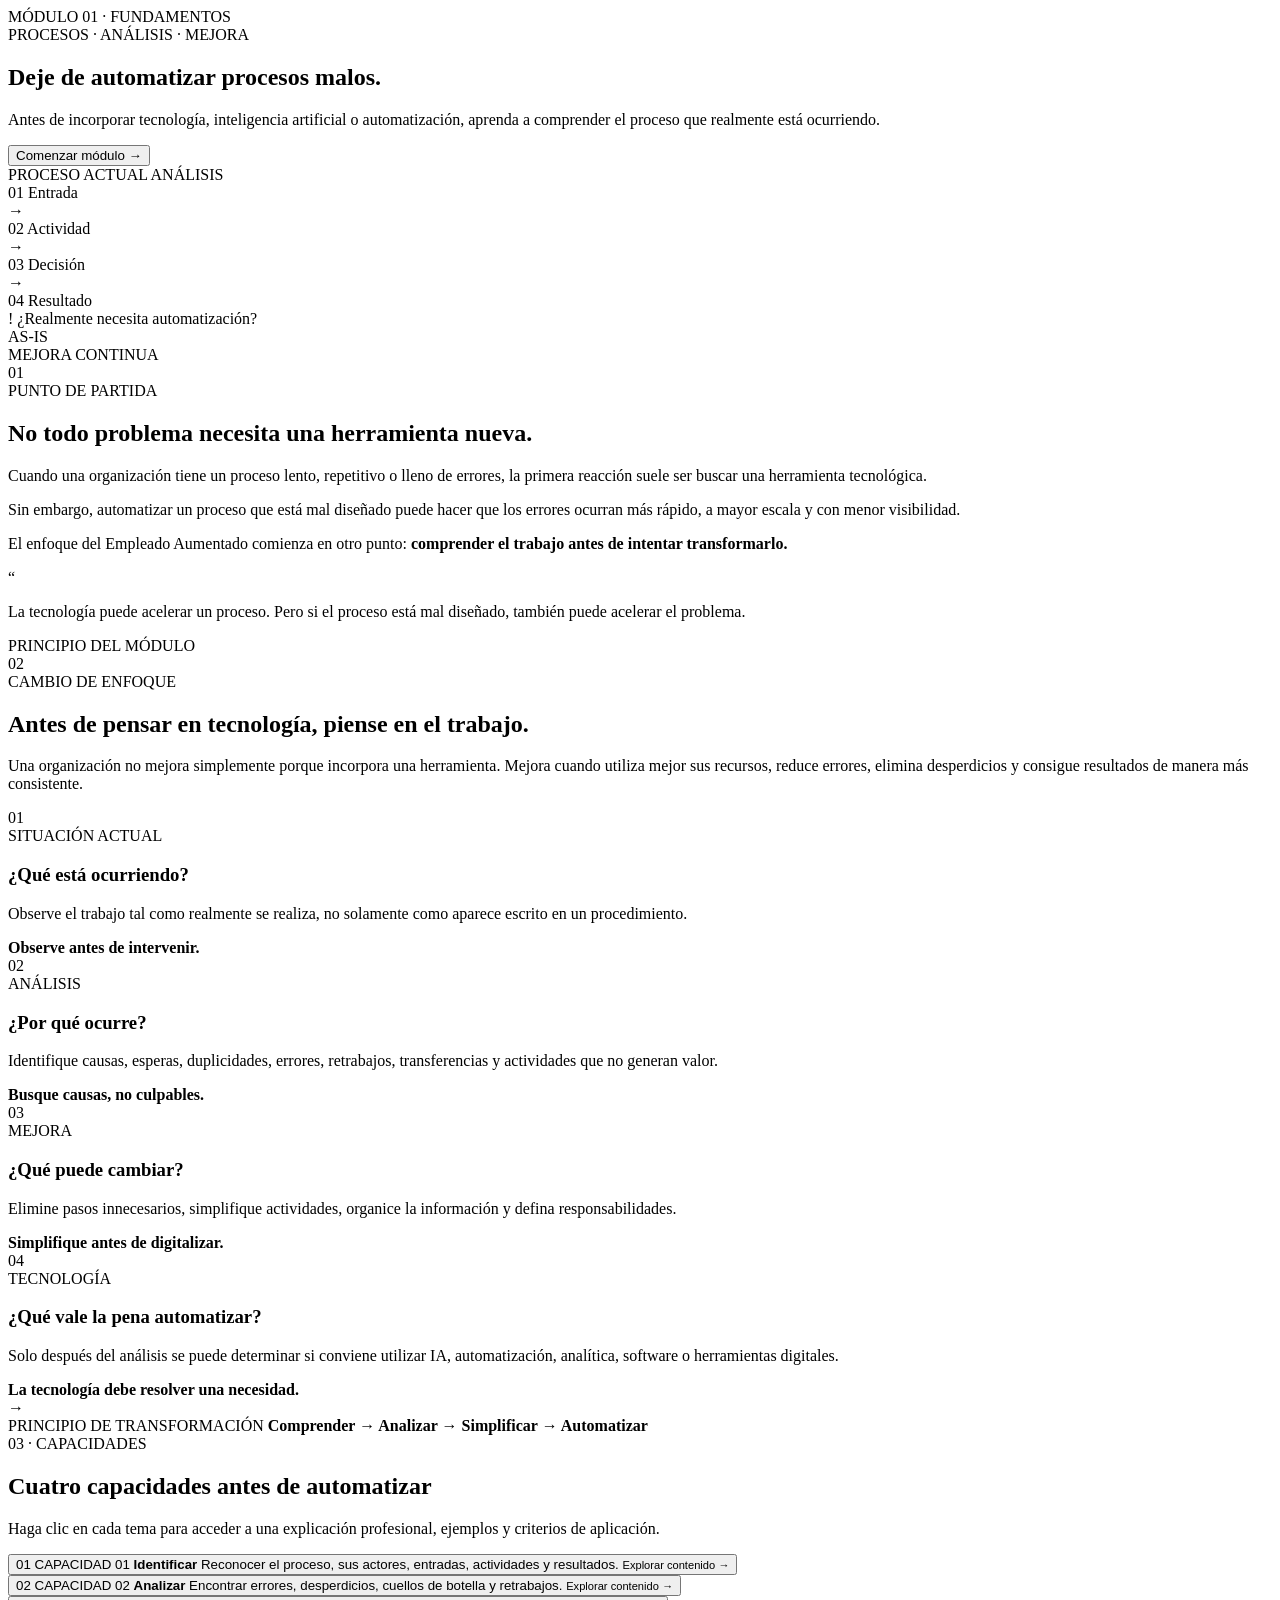
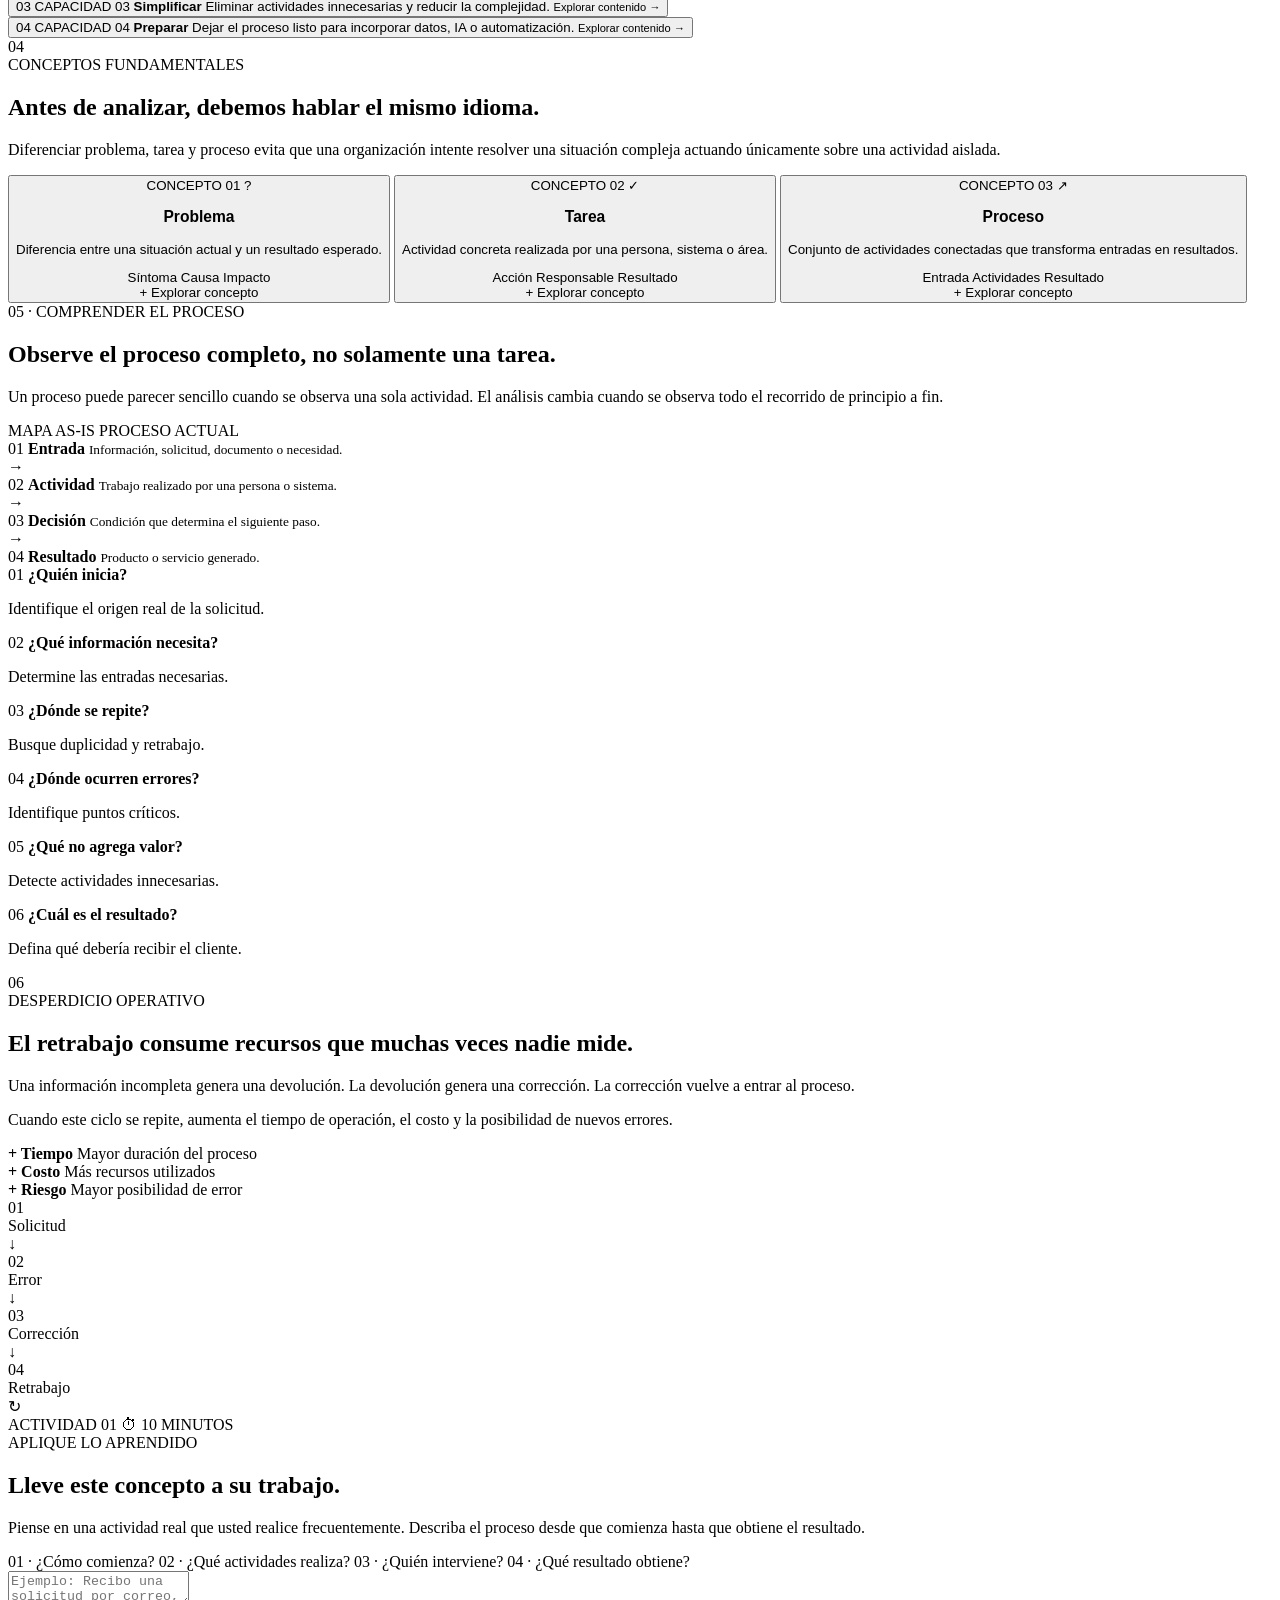
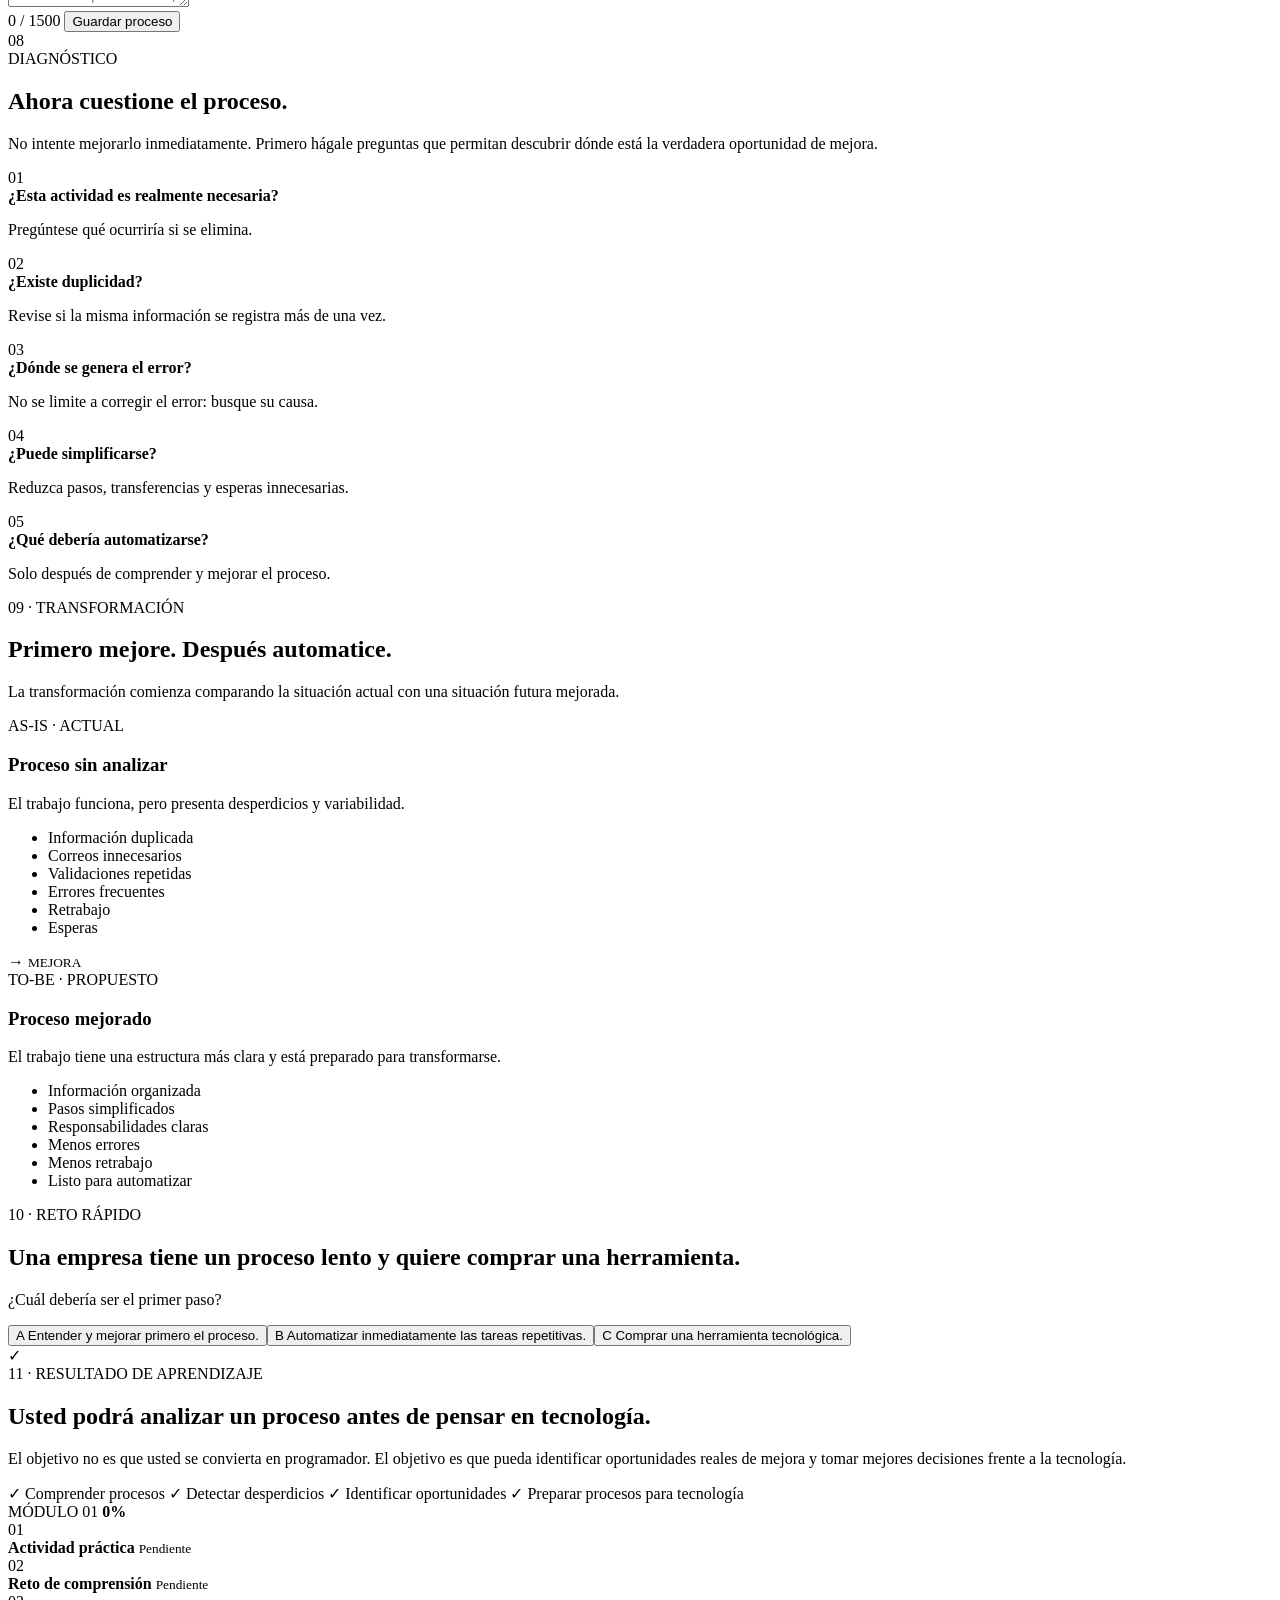
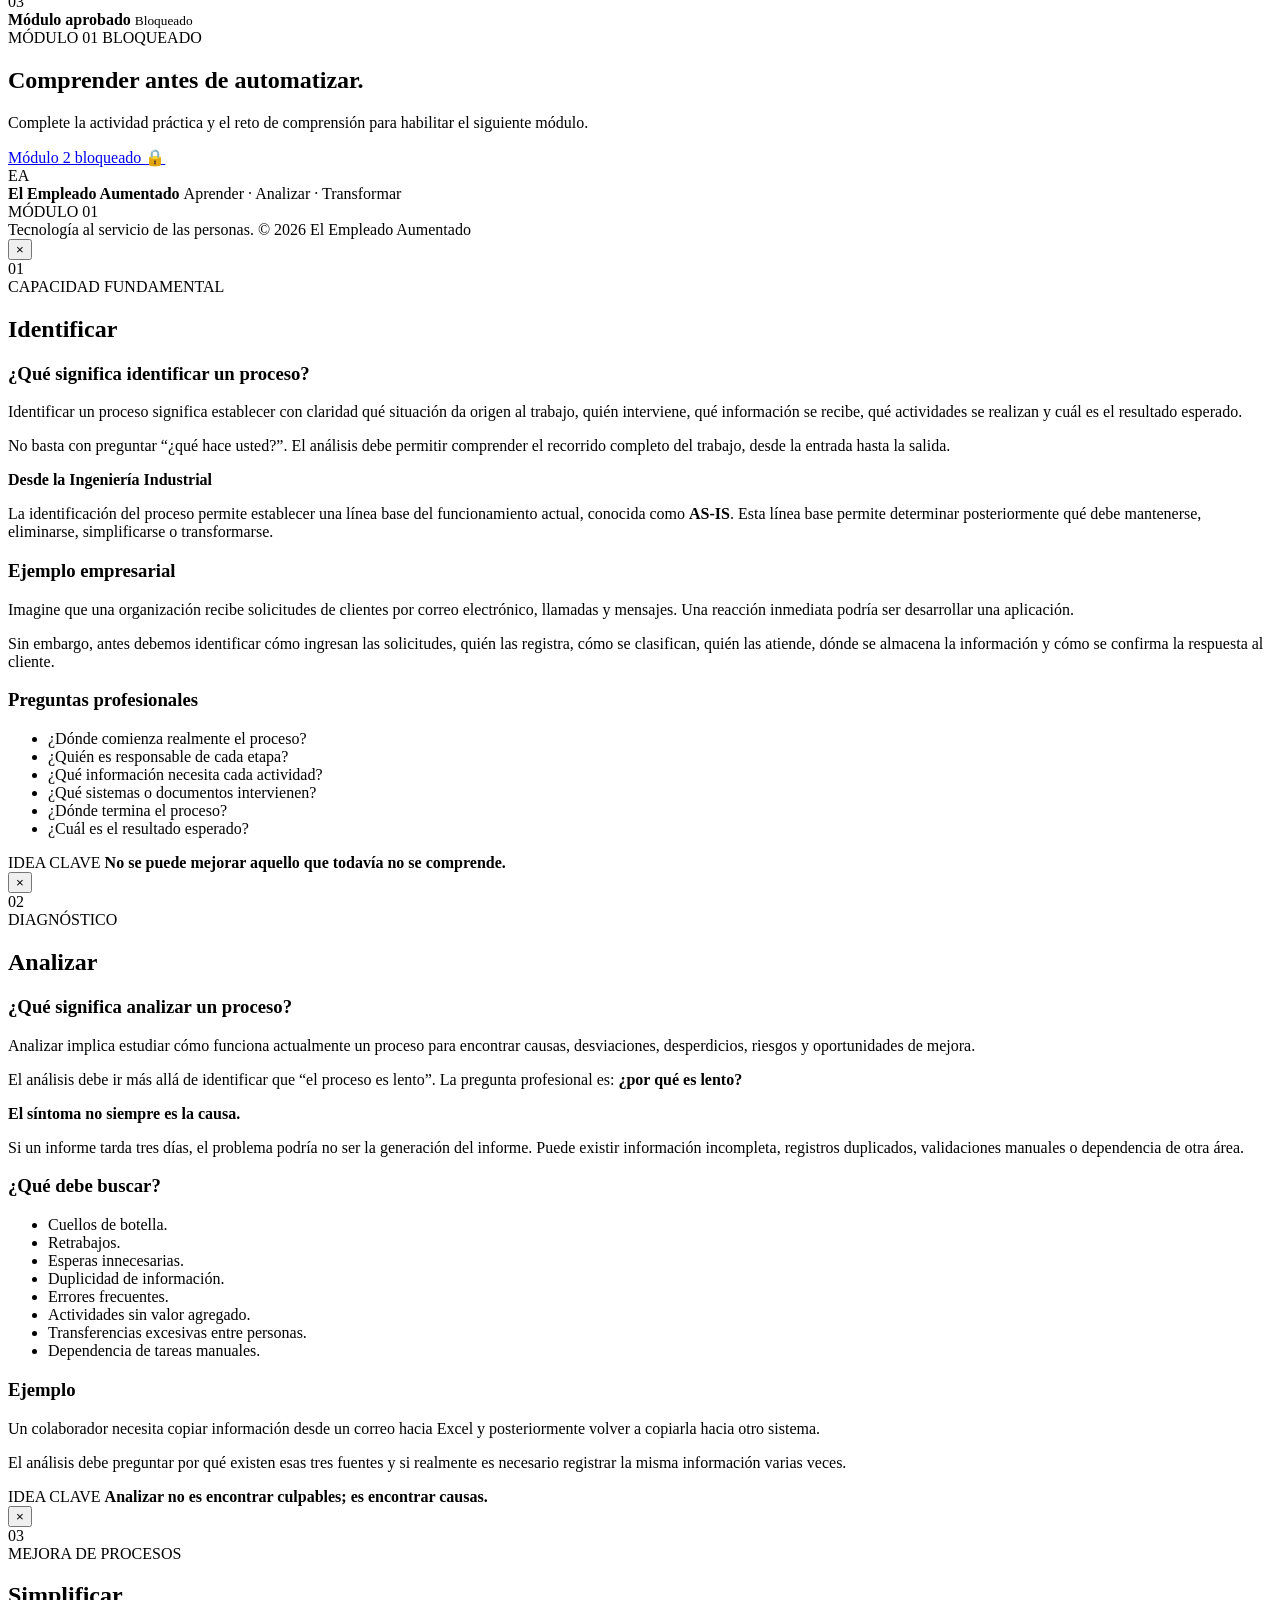
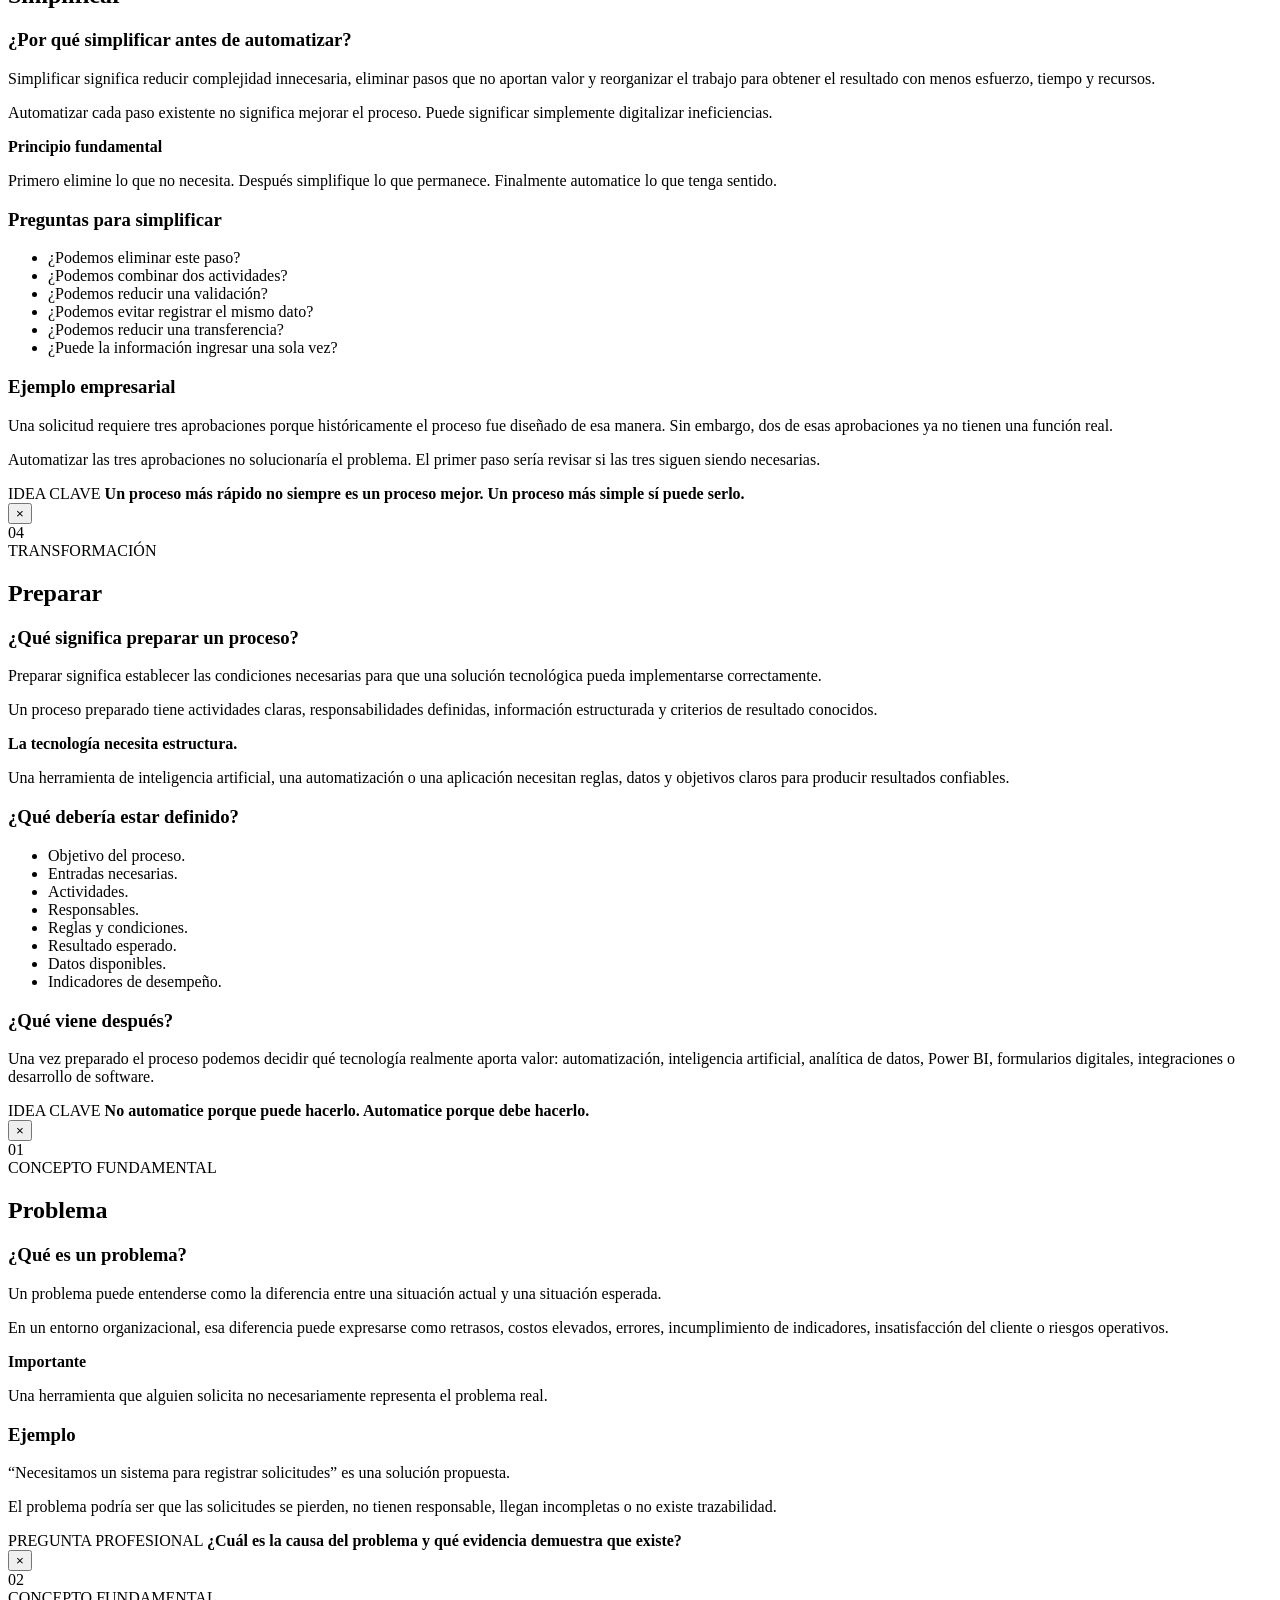
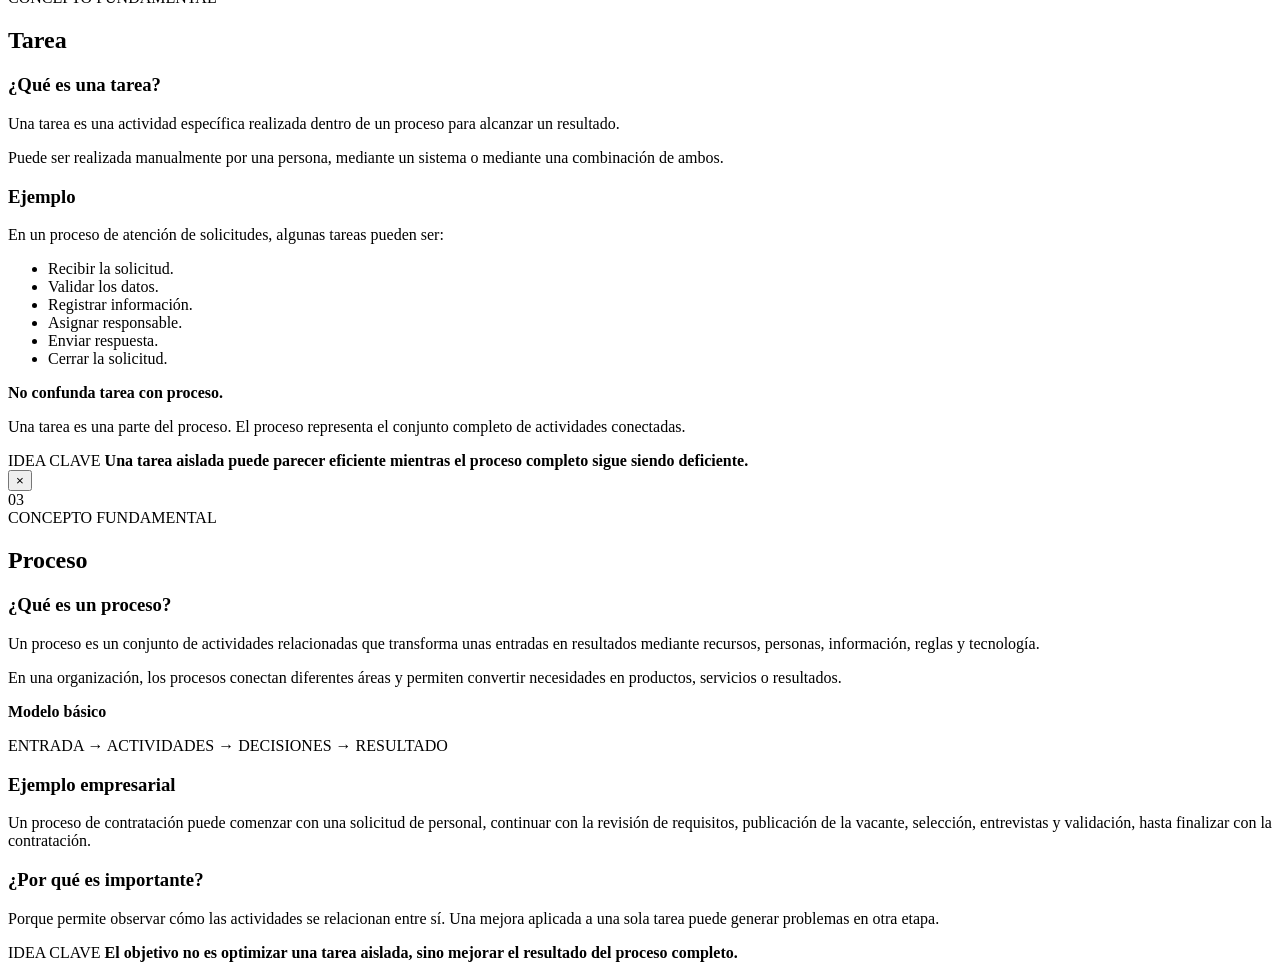
==== commit 8058c17d: "Integra Google Analytics en el curso" ====
--- a/modulos/modulo-1/index.html
+++ b/modulos/modulo-1/index.html
@@ -1,44 +1,49 @@
 <!DOCTYPE html>
 <html lang="es">
+
 <head>
+
     <meta charset="UTF-8">
     <meta name="viewport" content="width=device-width, initial-scale=1.0">
-    <meta name="description" content="El Empleado Aumentado - Módulo 1. Análisis y mejora de procesos antes de automatizar.">
-    <title>Módulo 1 | Deje de automatizar procesos malos</title>
+
+    <!-- Google Analytics -->
+    <script async src="https://www.googletagmanager.com/gtag/js?id=G-BXJEP0S8CB"></script>
+
+    <script>
+        window.dataLayer = window.dataLayer || [];
+
+        function gtag() {
+            dataLayer.push(arguments);
+        }
+
+        gtag("js", new Date());
+
+        gtag("config", "G-BXJEP0S8CB");
+    </script>
+
+    <meta
+        name="description"
+        content="El Empleado Aumentado — una nueva forma de trabajar utilizando procesos, datos, Inteligencia Artificial y tecnología."
+    >
+
+    <title>El Empleado Aumentado | Corporación Baraka</title>
 
     <link rel="preconnect" href="https://fonts.googleapis.com">
     <link rel="preconnect" href="https://fonts.gstatic.com" crossorigin>
-    <link href="https://fonts.googleapis.com/css2?family=DM+Sans:wght@400;500;600;700&family=Space+Grotesk:wght@400;500;600;700&display=swap" rel="stylesheet">
-
-    <link rel="stylesheet" href="css/styles.css">
+
+    <link
+        href="https://fonts.googleapis.com/css2?family=DM+Sans:wght@400;500;600;700&family=Space+Grotesk:wght@400;500;600;700&display=swap"
+        rel="stylesheet"
+    >
+
+    <link
+        rel="stylesheet"
+        href="https://cdnjs.cloudflare.com/ajax/libs/font-awesome/6.5.2/css/all.min.css"
+    >
+
+    <link rel="stylesheet" href="css/style.css">
+
 </head>
-
-<body>
-
-<header class="module-header">
-    <div class="header-container">
-
-        <a href="../../index.html" class="brand">
-            <span class="brand-mark">EA</span>
-            <span class="brand-text">
-                <strong>El Empleado</strong>
-                <span>Aumentado</span>
-            </span>
-        </a>
-
-        <div class="module-progress">
-            <span>MÓDULO 01</span>
-            <div class="progress-line">
-                <span id="progressBar"></span>
-            </div>
-        </div>
-
-        <a href="../../index.html" class="back-link">
-            ← Volver
-        </a>
-
-    </div>
-</header>
 
 <main>
 
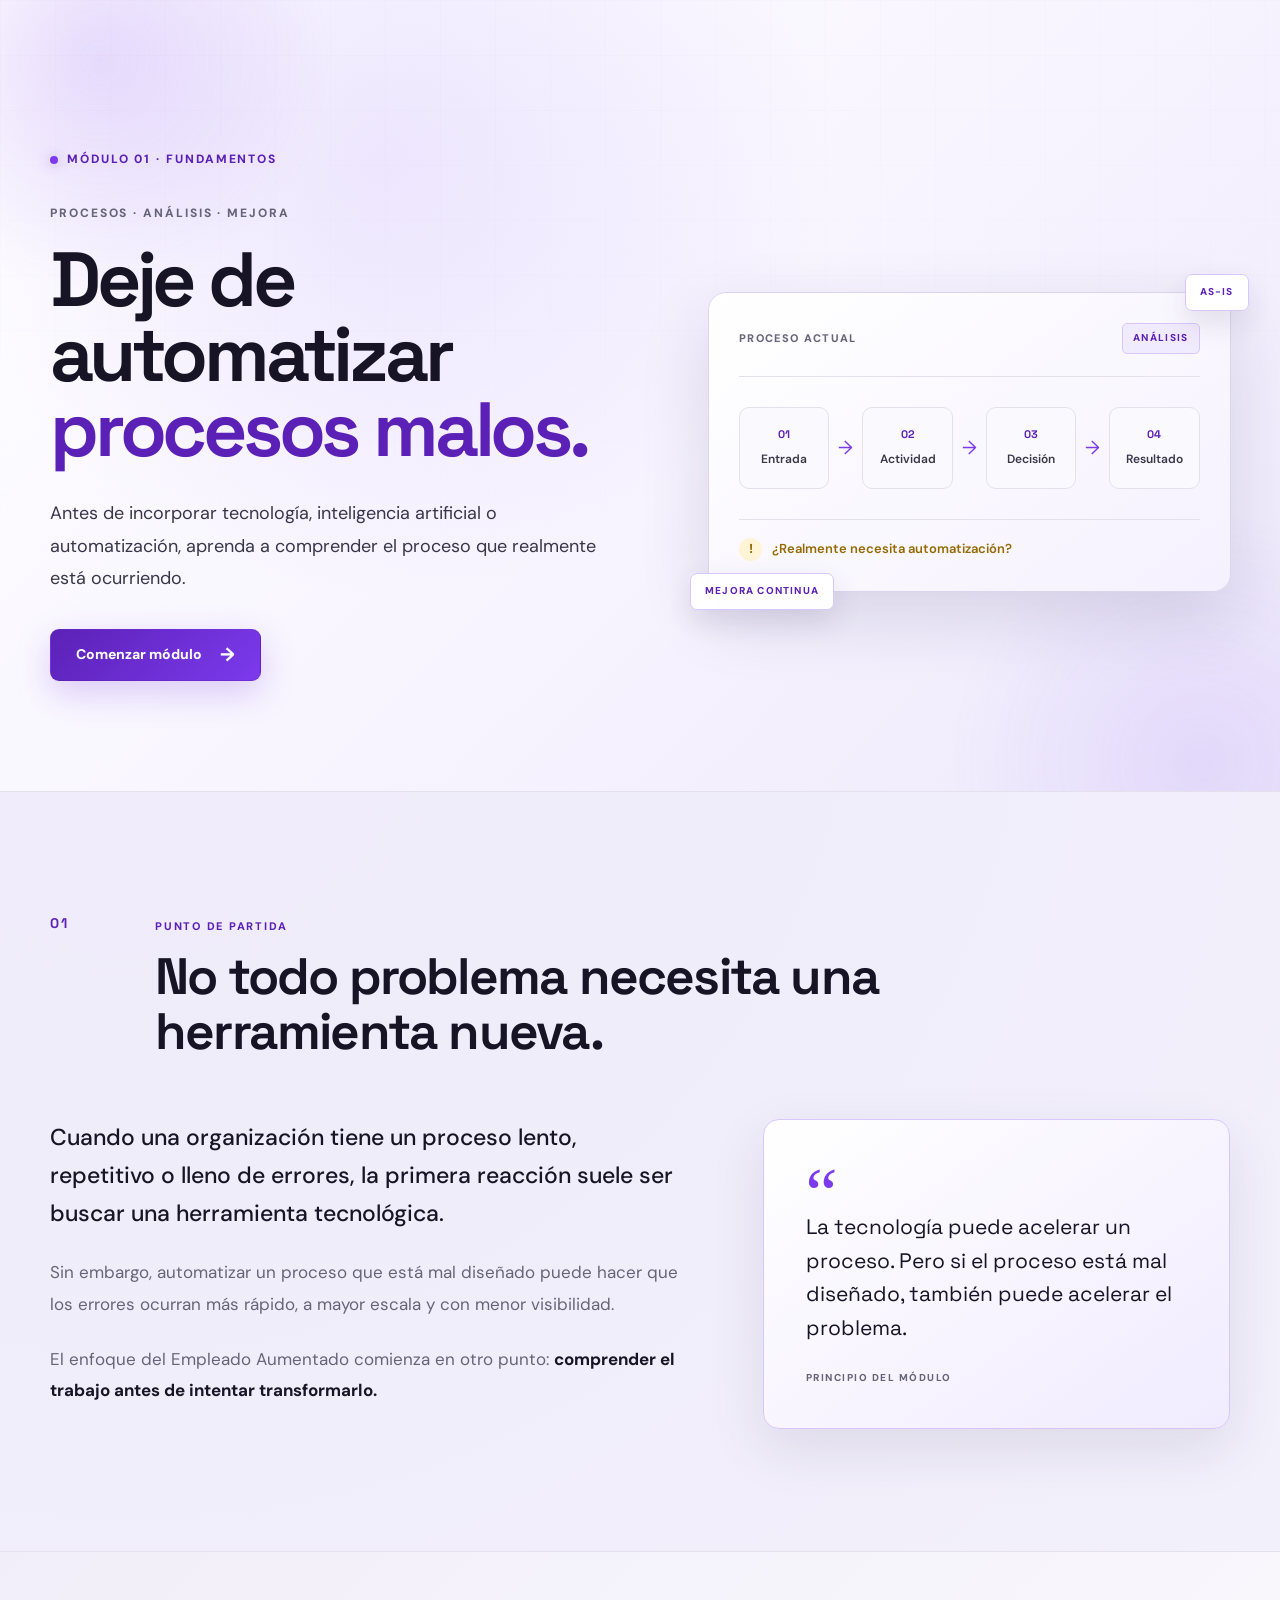
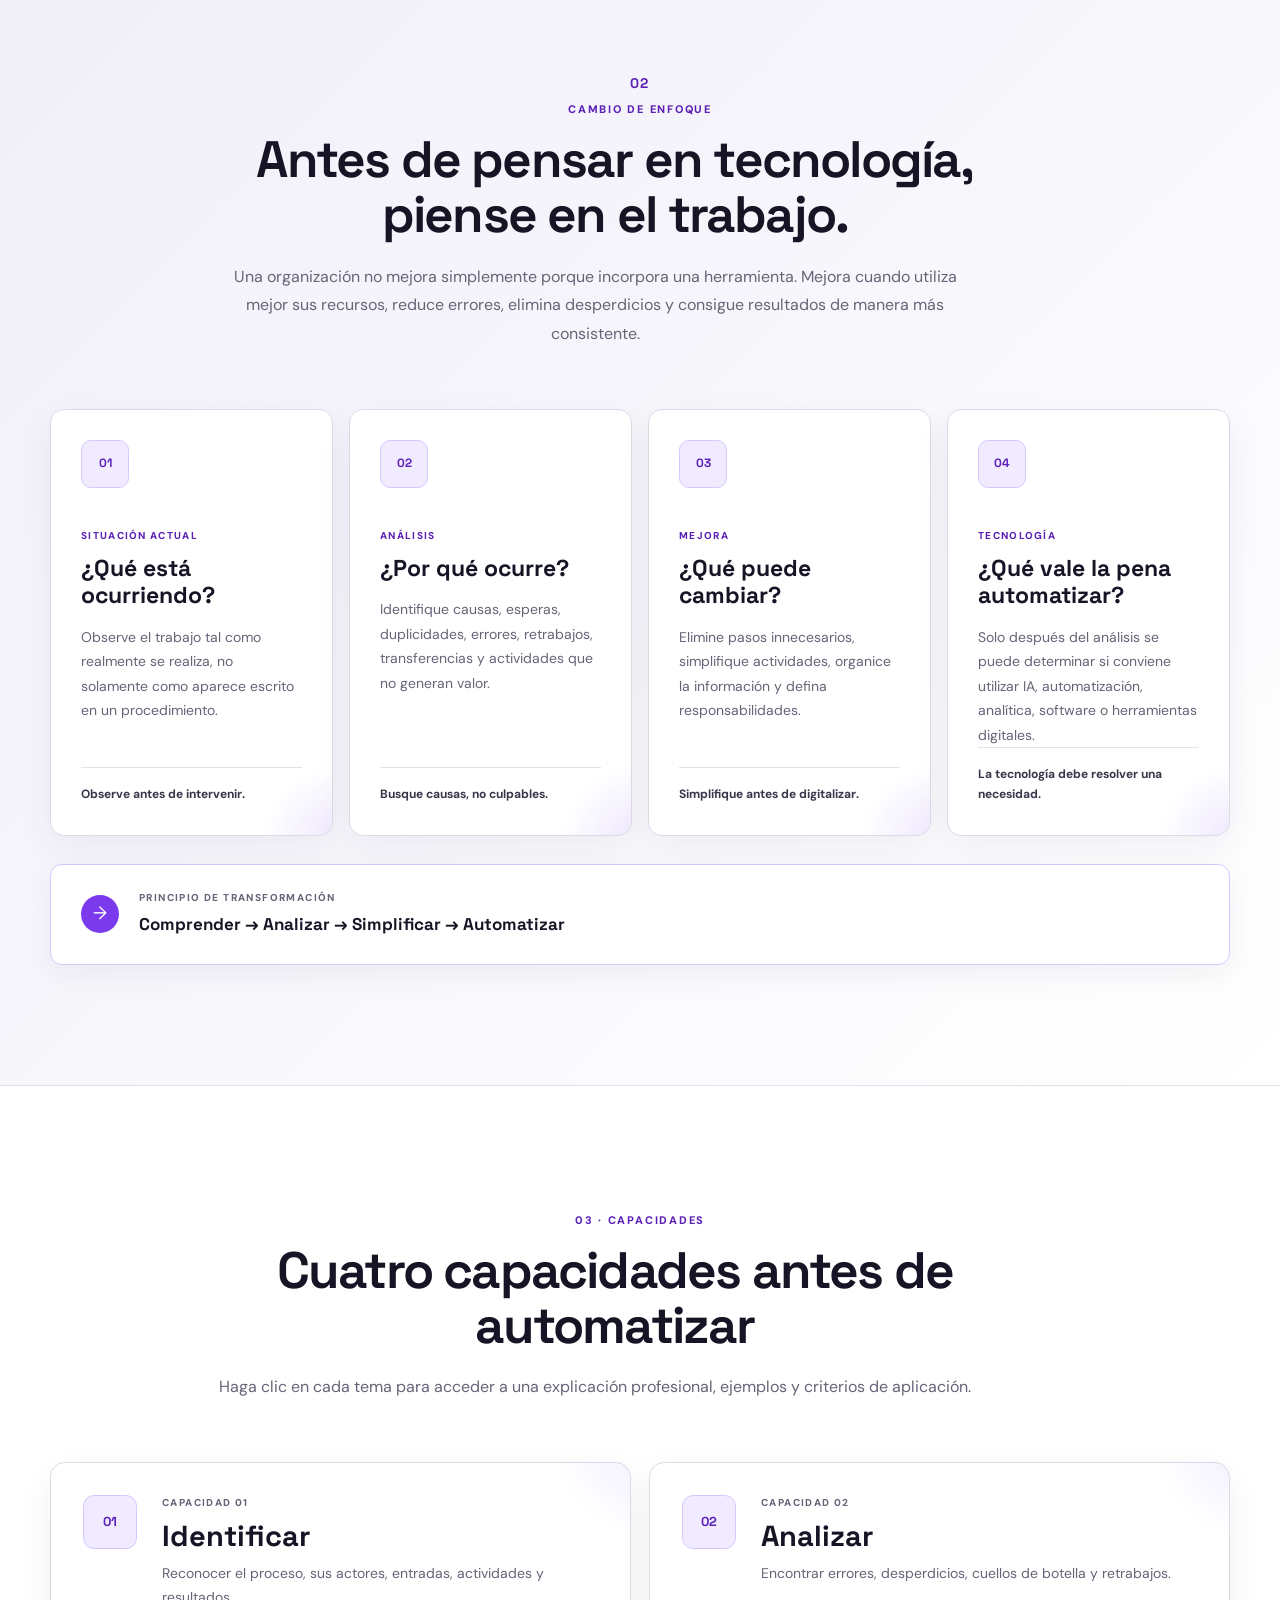
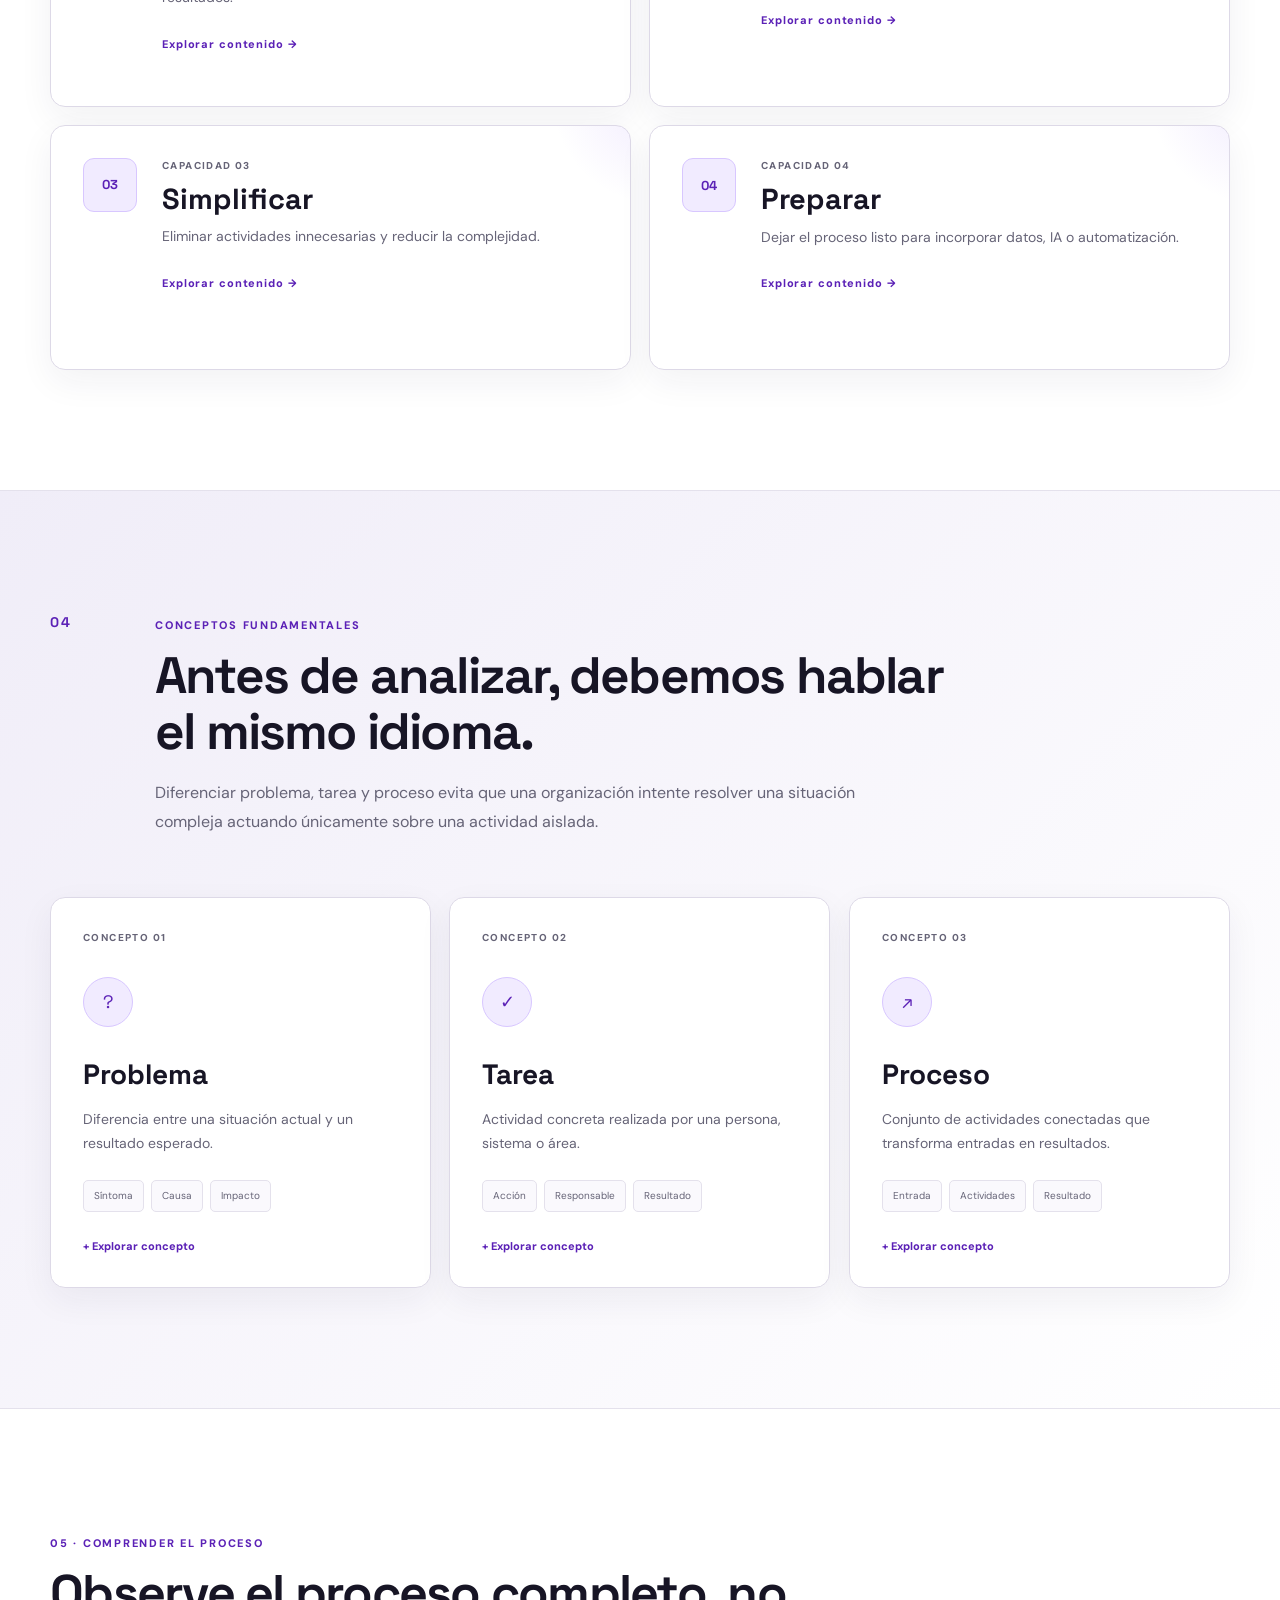
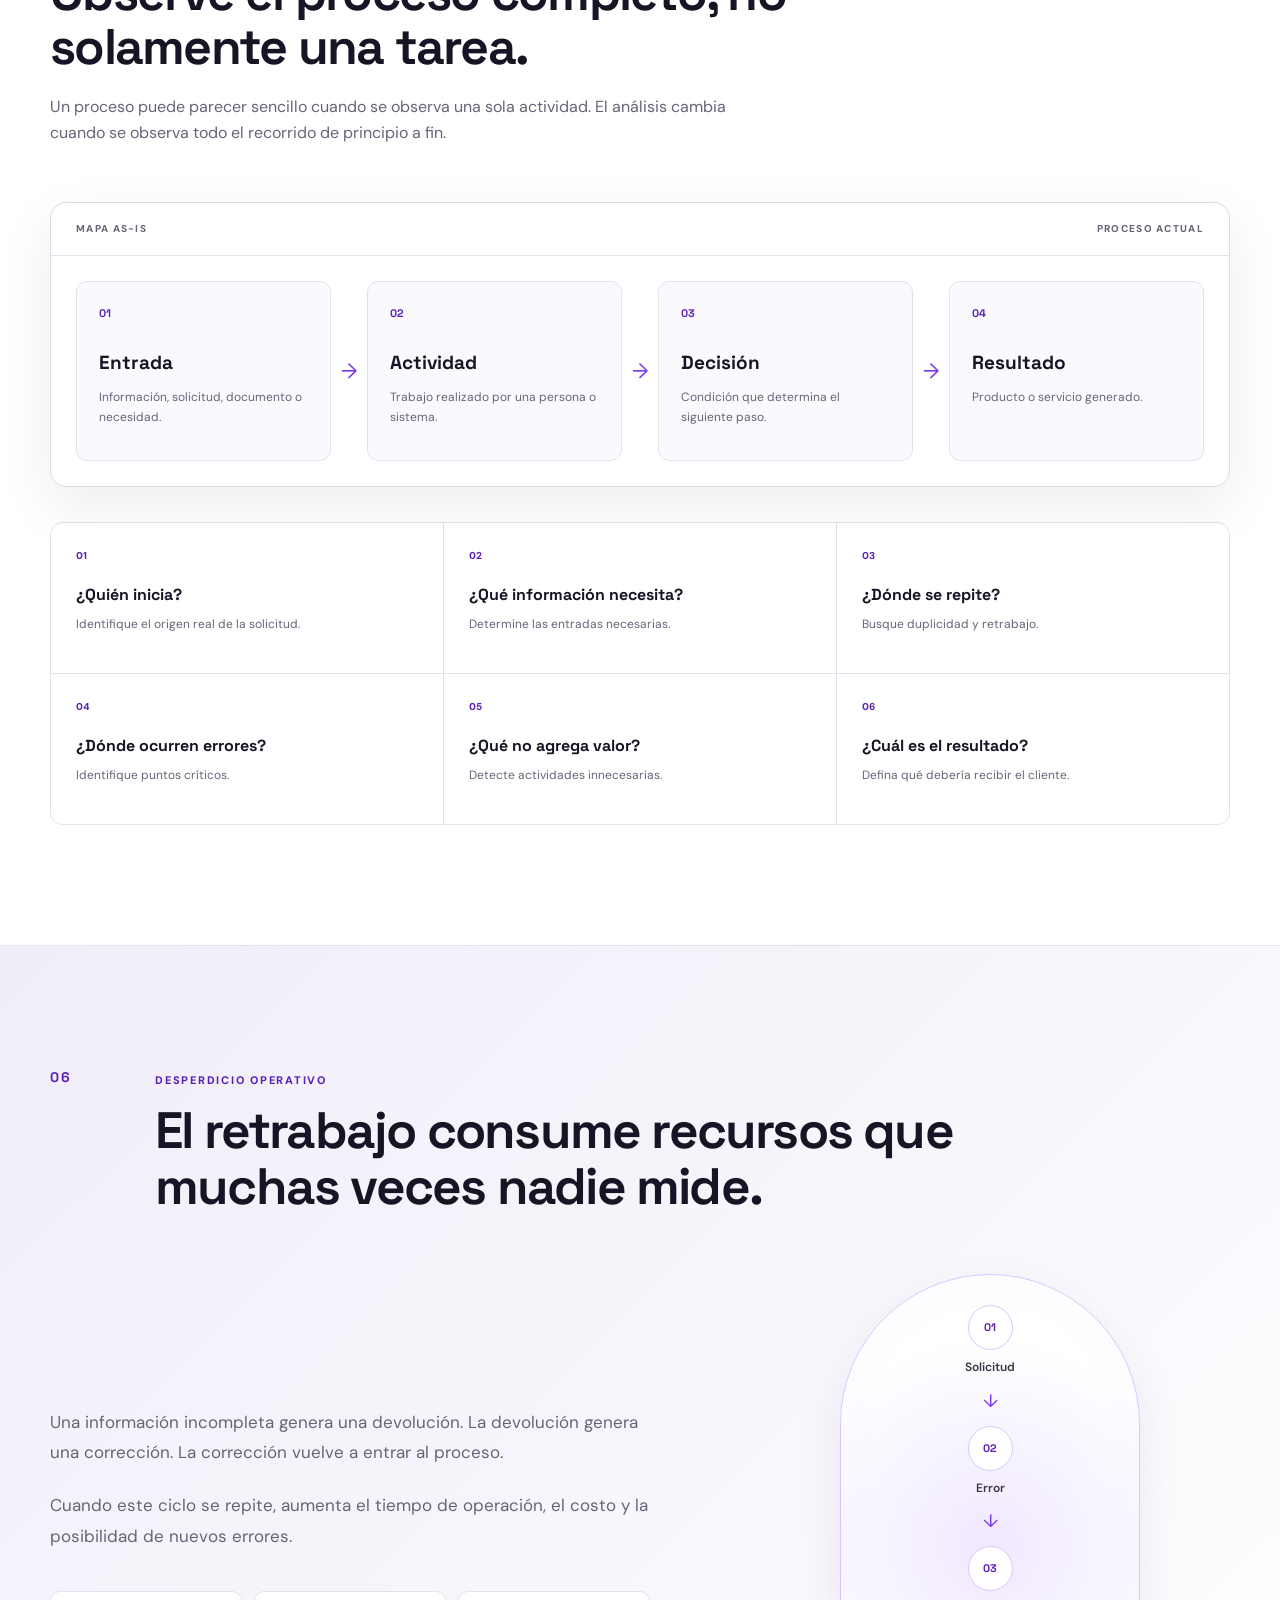
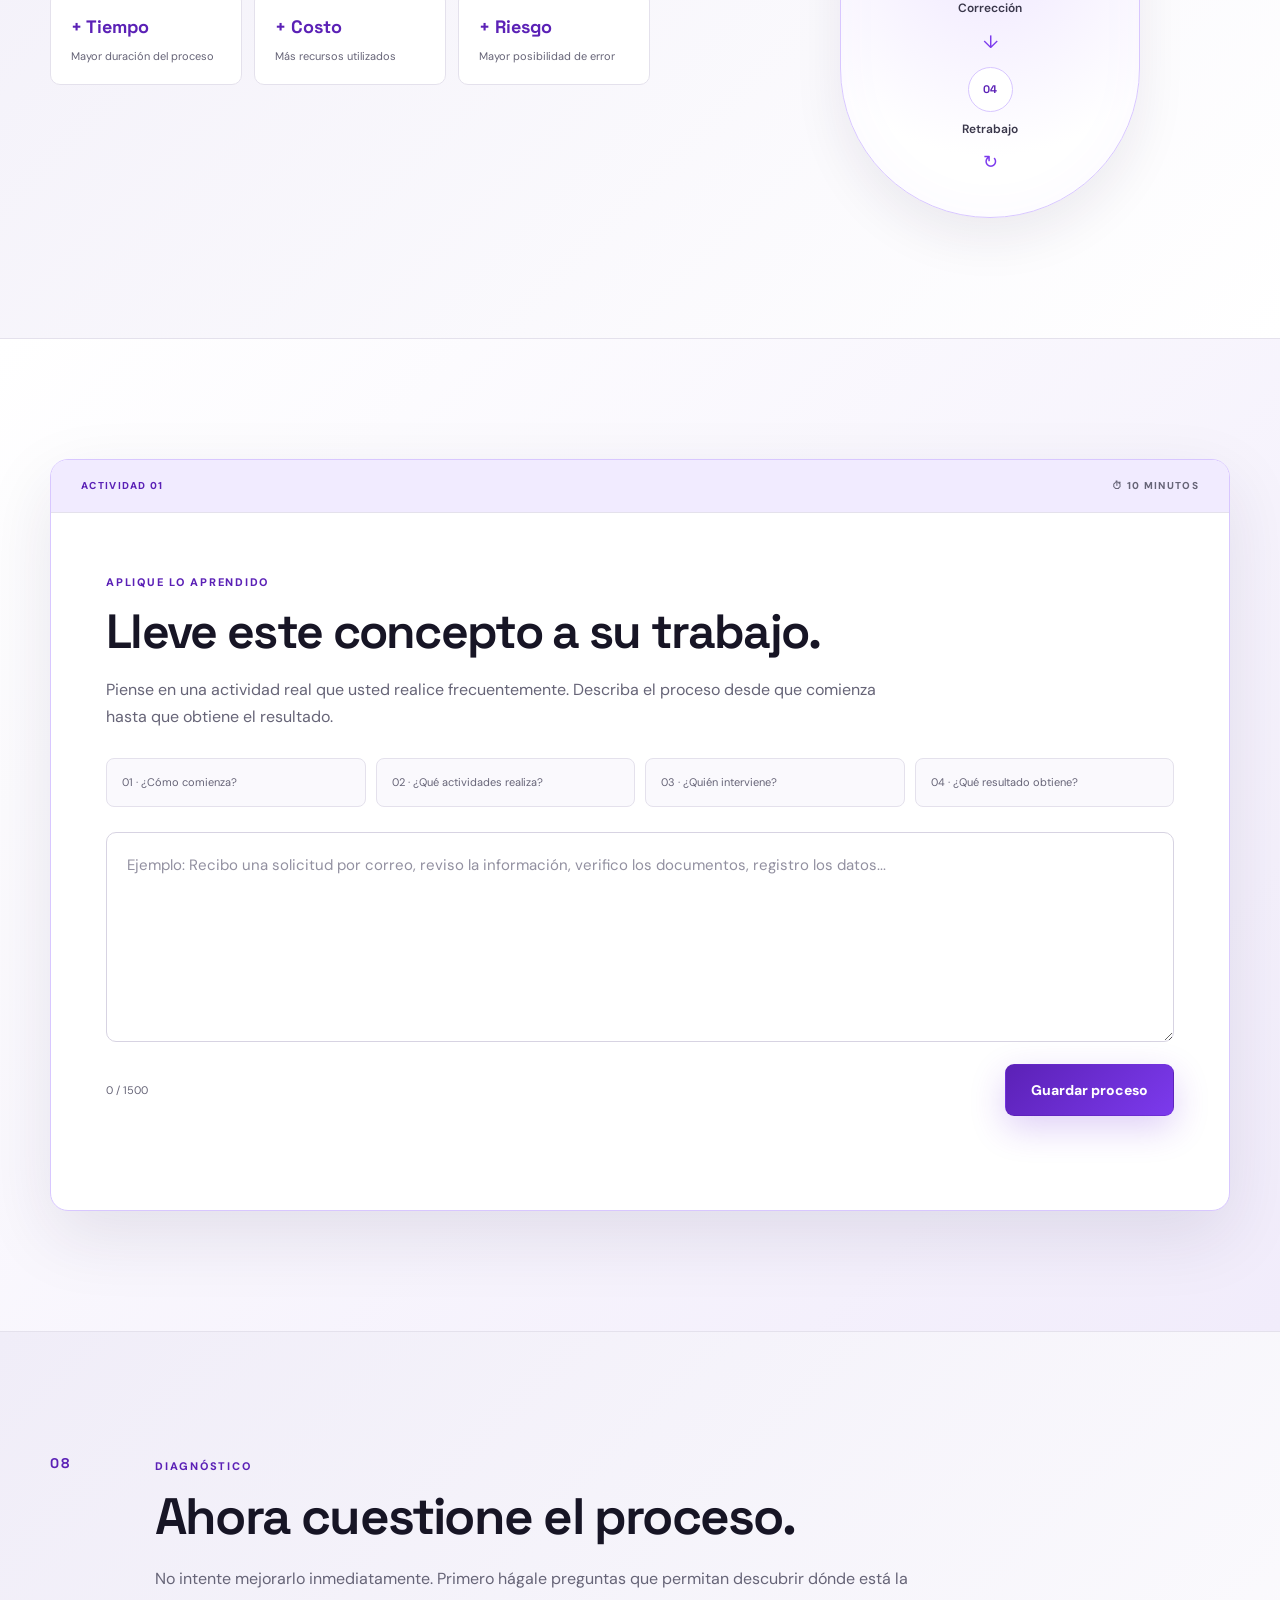
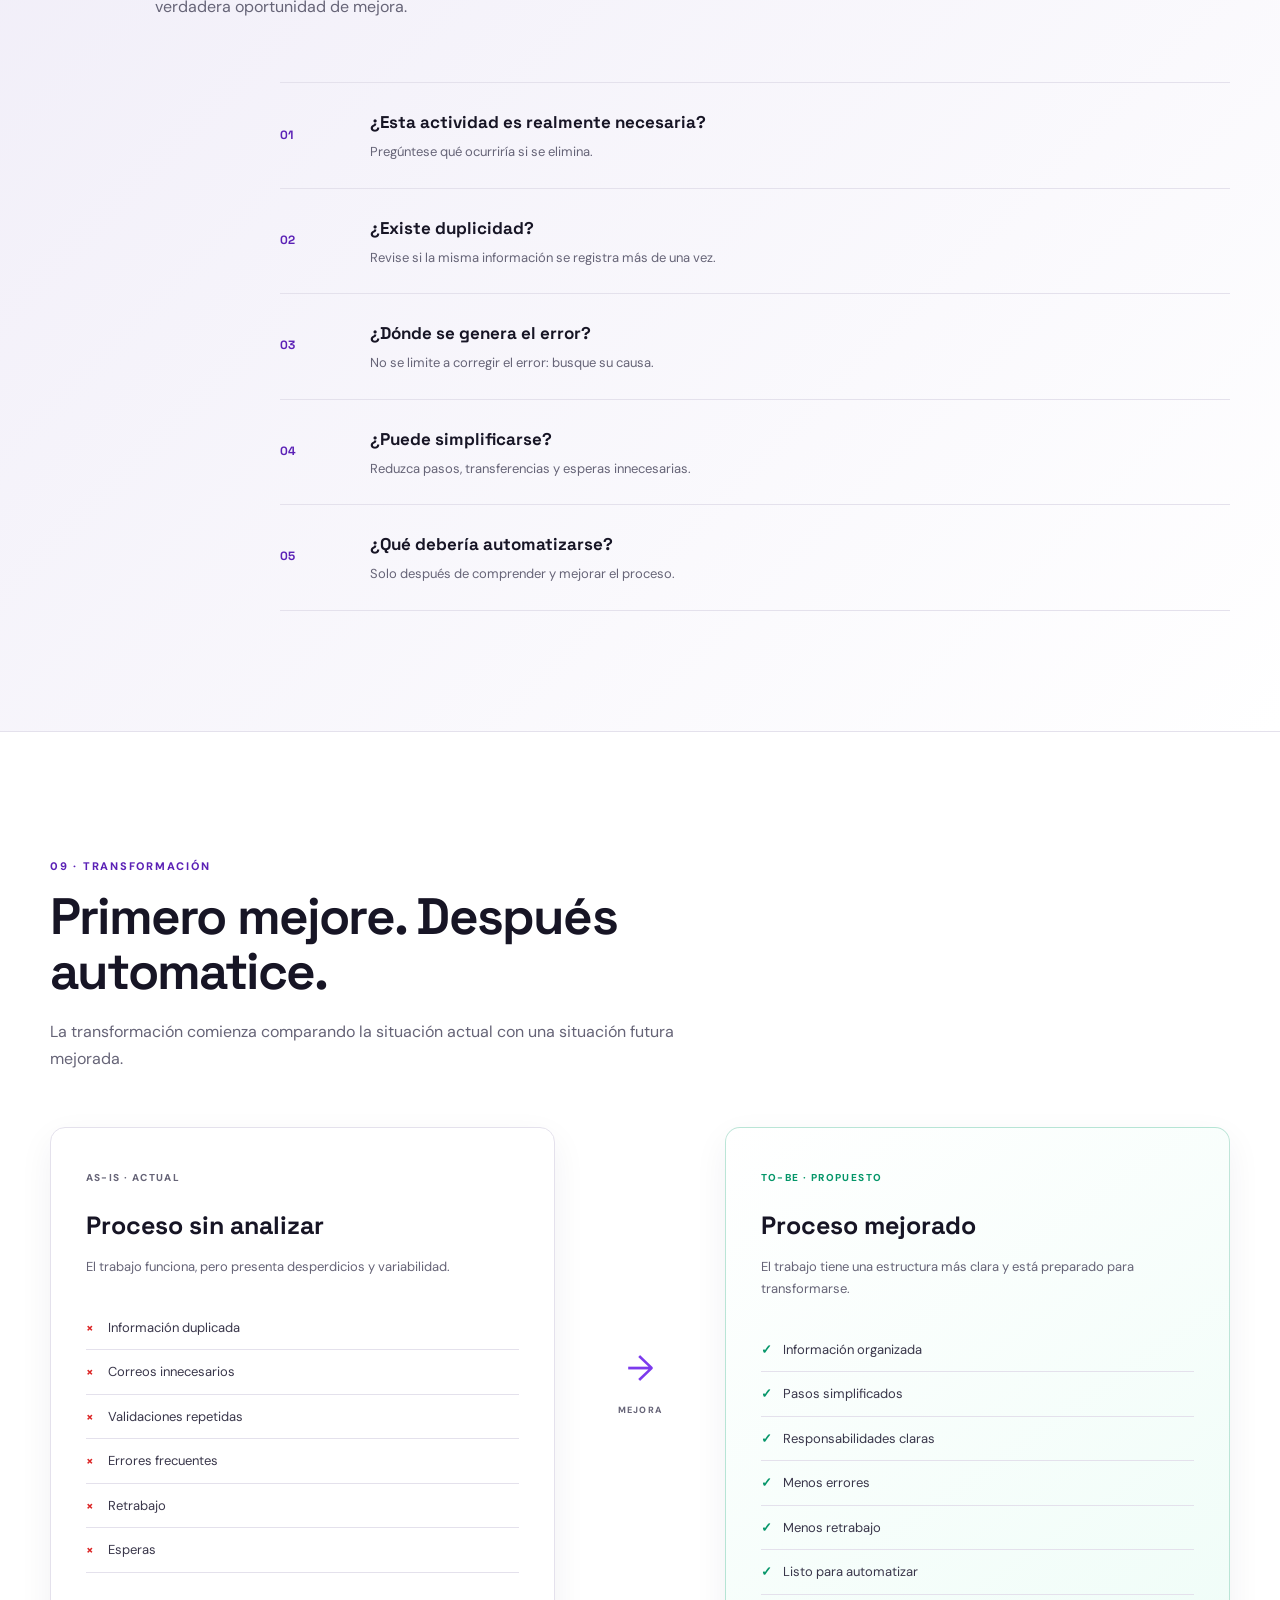
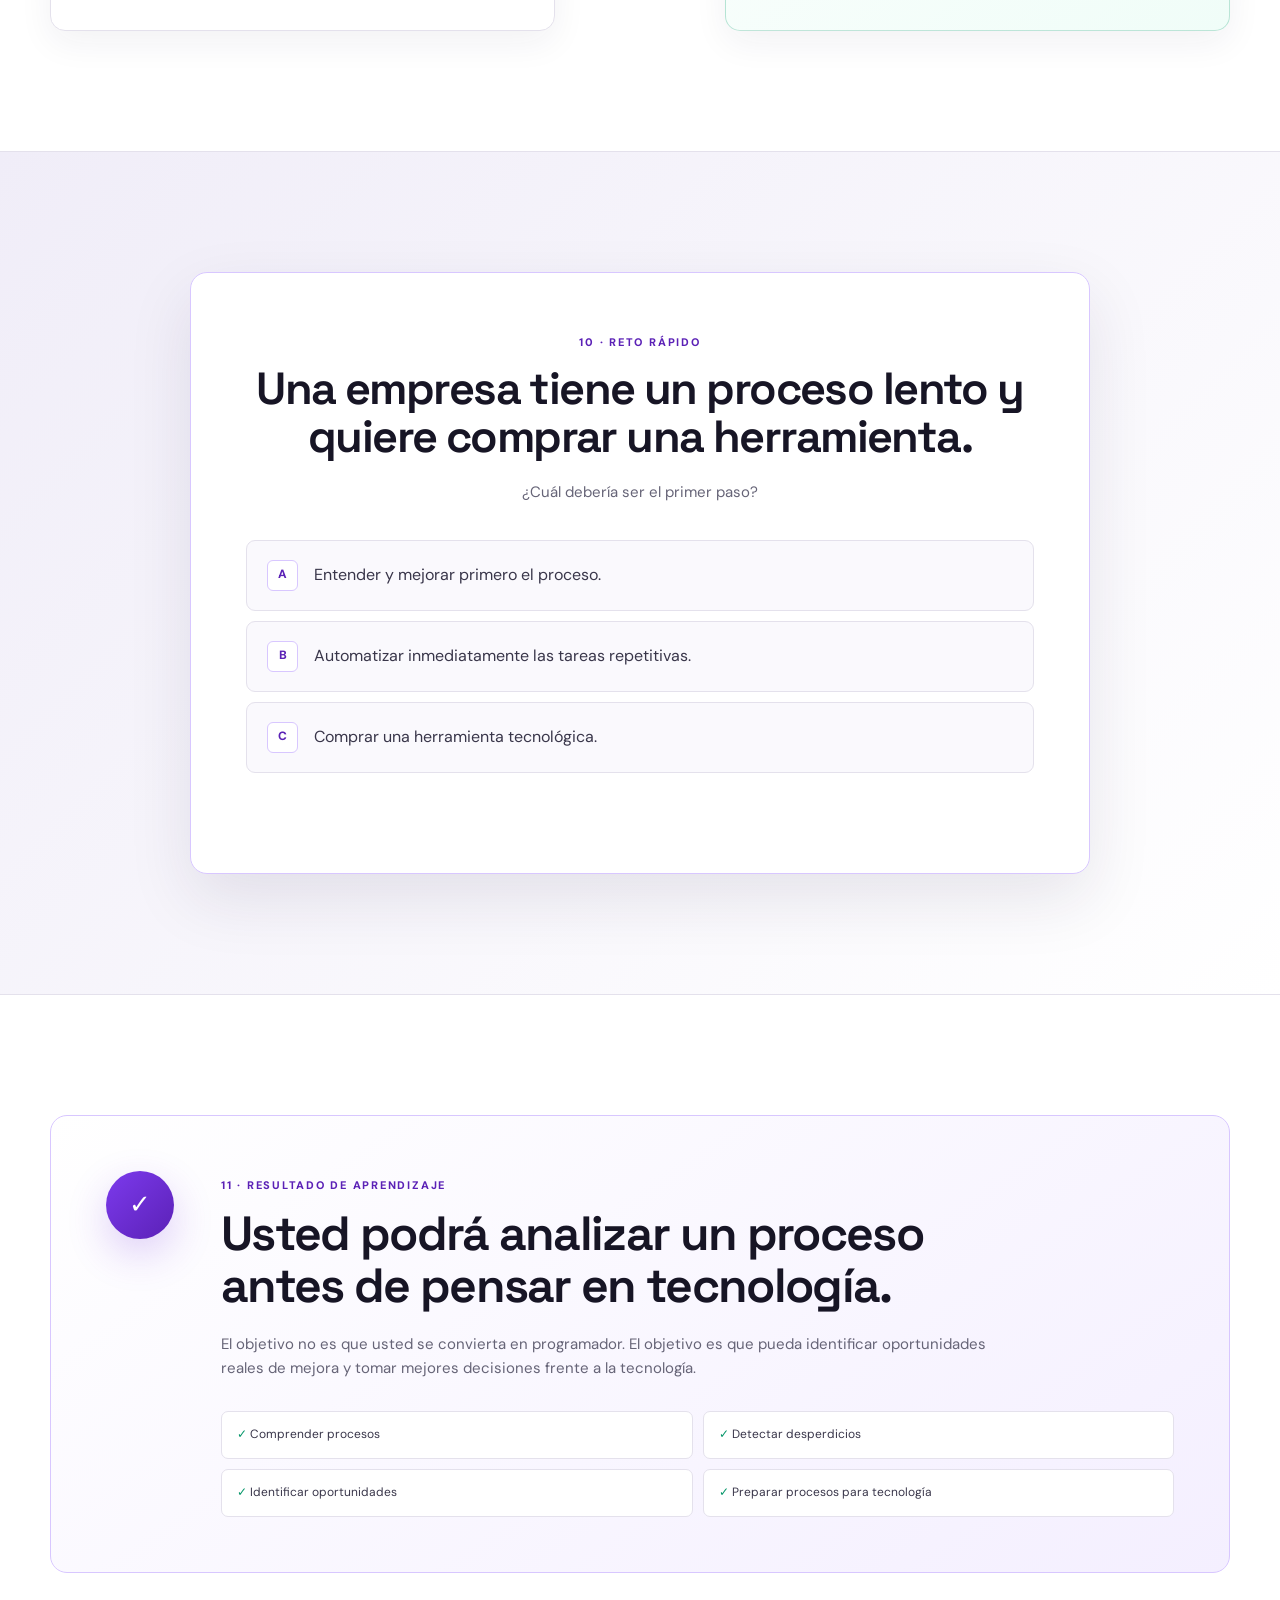
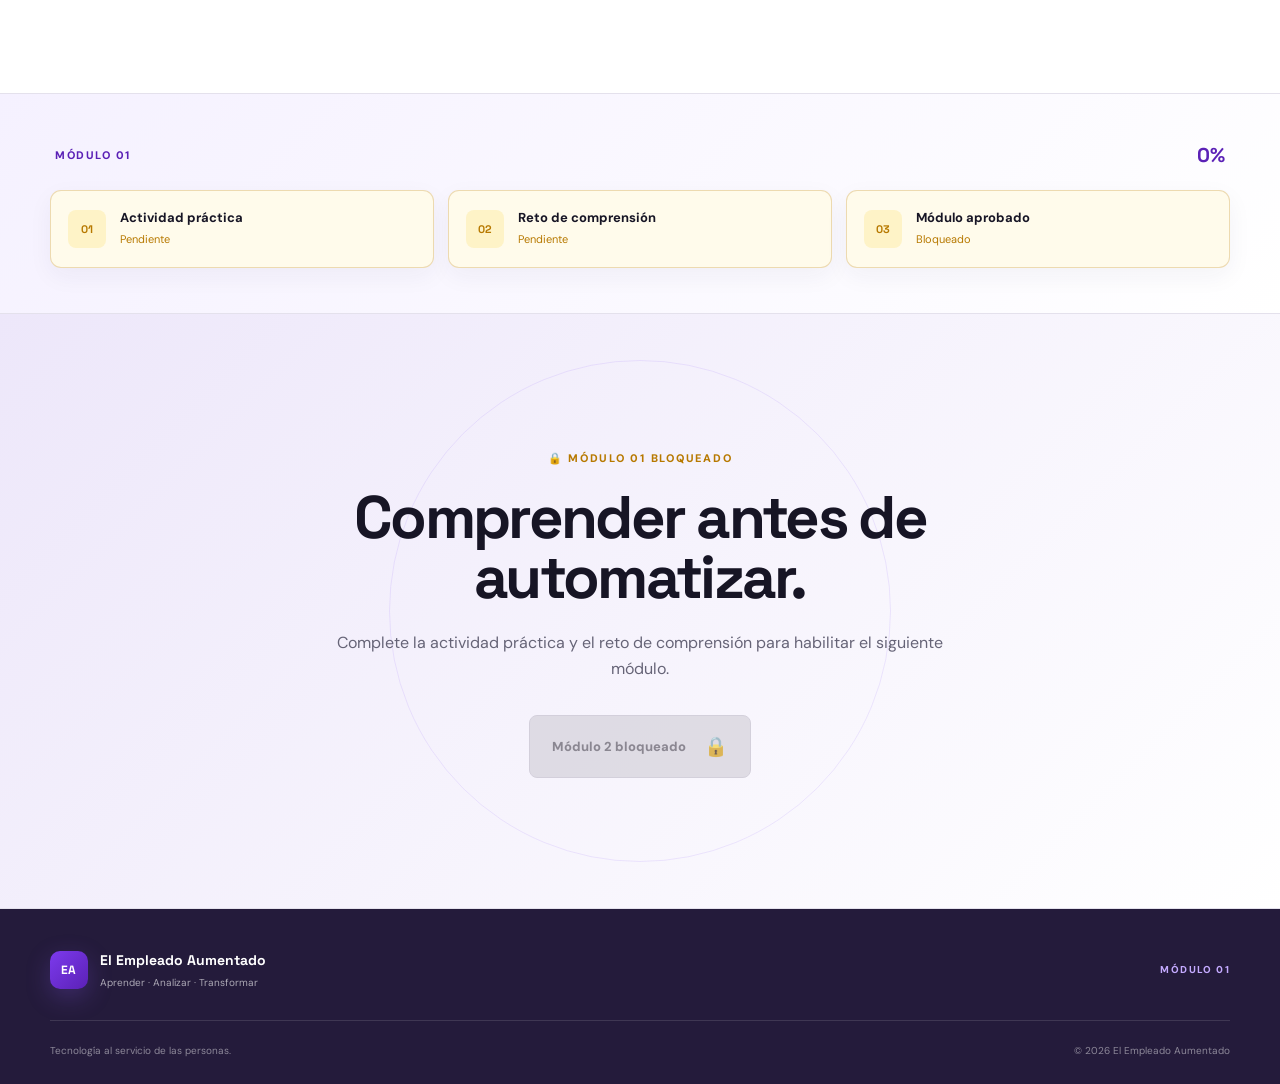
==== commit 2188f640: "Corrige ruta del CSS del modulo 1" ====
--- a/modulos/modulo-1/index.html
+++ b/modulos/modulo-1/index.html
@@ -17,7 +17,6 @@
         }
 
         gtag("js", new Date());
-
         gtag("config", "G-BXJEP0S8CB");
     </script>
 
@@ -41,9 +40,11 @@
         href="https://cdnjs.cloudflare.com/ajax/libs/font-awesome/6.5.2/css/all.min.css"
     >
 
-    <link rel="stylesheet" href="css/style.css">
+    <link rel="stylesheet" href="css/styles.css">
 
 </head>
+
+<body>
 
 <main>
 
@@ -258,6 +259,7 @@
         <div class="approach-grid">
 
             <article class="approach-card scroll-reveal">
+
                 <div class="approach-icon">
                     <span>01</span>
                 </div>
@@ -280,6 +282,7 @@
                 <strong>
                     Observe antes de intervenir.
                 </strong>
+
             </article>
 
             <article class="approach-card scroll-reveal">
@@ -589,9 +592,9 @@
                 </p>
 
                 <div class="definition-detail">
-                    <span> Síntoma </span>
-                    <span> Causa </span>
-                    <span> Impacto </span>
+                    <span>Síntoma</span>
+                    <span>Causa</span>
+                    <span>Impacto</span>
                 </div>
 
                 <span class="definition-example">
@@ -620,9 +623,9 @@
                 </p>
 
                 <div class="definition-detail">
-                    <span> Acción </span>
-                    <span> Responsable </span>
-                    <span> Resultado </span>
+                    <span>Acción</span>
+                    <span>Responsable</span>
+                    <span>Resultado</span>
                 </div>
 
                 <span class="definition-example">
@@ -651,9 +654,9 @@
                 </p>
 
                 <div class="definition-detail">
-                    <span> Entrada </span>
-                    <span> Actividades </span>
-                    <span> Resultado </span>
+                    <span>Entrada</span>
+                    <span>Actividades</span>
+                    <span>Resultado</span>
                 </div>
 
                 <span class="definition-example">
@@ -1221,10 +1224,6 @@
 
 </section>
 
-<!-- =========================================================
-     ESTADO Y PROGRESO DEL MÓDULO
-========================================================= -->
-
 <section class="section module-status-section" id="moduleStatus">
 
     <div class="container">
@@ -1266,10 +1265,6 @@
 
 </section>
 
-<!-- =========================================================
-     COMPLETAR
-========================================================= -->
-
 <section class="module-complete" id="moduleComplete">
 
     <div class="complete-content">
@@ -1354,10 +1349,6 @@
     </div>
 
 </footer>
-
-<!-- =========================================================
-     MODALES
-========================================================= -->
 
 <div class="modal" id="modal-identificar" aria-hidden="true">
 
--- a/modulos/modulo-1/css/styles.css
+++ b/modulos/modulo-1/css/styles.css
@@ -0,0 +1,5134 @@
+/* =========================================================
+   EL EMPLEADO AUMENTADO
+   MÓDULO 01 — DEJE DE AUTOMATIZAR PROCESOS MALOS
+   CSS COMPLETO
+========================================================= */
+
+:root {
+    --bg: #f7f7fb;
+    --bg-soft: #f0eef8;
+    --bg-light: #ffffff;
+    --bg-card: #ffffff;
+    --bg-card-hover: #faf8ff;
+
+    --purple: #7c3aed;
+    --purple-light: #8b5cf6;
+    --purple-dark: #5b21b6;
+    --purple-soft: #f1ebff;
+    --purple-border: #d8c7ff;
+
+    --white: #ffffff;
+
+    --text: #171525;
+    --text-soft: #39364a;
+    --text-muted: #666477;
+
+    --border: #e4e1ec;
+    --border-light: #d7d3e2;
+
+    --green: #059669;
+    --red: #dc2626;
+    --yellow: #b77900;
+
+    --font-body: "DM Sans", sans-serif;
+    --font-display: "Space Grotesk", sans-serif;
+
+    --container: 1180px;
+
+    --shadow:
+        0 20px 55px rgba(31, 24, 56, 0.10);
+
+    --shadow-purple:
+        0 20px 55px rgba(109, 40, 217, 0.16);
+
+    --transition: 0.3s ease;
+}
+
+
+/* =========================================================
+   RESET
+========================================================= */
+
+* {
+    margin: 0;
+    padding: 0;
+    box-sizing: border-box;
+}
+
+html {
+    scroll-behavior: smooth;
+}
+
+body {
+    min-height: 100vh;
+
+    background:
+        radial-gradient(
+            circle at 10% 5%,
+            rgba(139, 92, 246, 0.08),
+            transparent 28%
+        ),
+        radial-gradient(
+            circle at 90% 70%,
+            rgba(124, 58, 237, 0.06),
+            transparent 30%
+        ),
+        var(--bg);
+
+    color: var(--text);
+
+    font-family: var(--font-body);
+
+    font-size: 16px;
+    line-height: 1.65;
+
+    overflow-x: hidden;
+}
+
+body.modal-open {
+    overflow: hidden;
+}
+
+button,
+textarea {
+    font: inherit;
+}
+
+button {
+    border: 0;
+}
+
+a {
+    color: inherit;
+    text-decoration: none;
+}
+
+p {
+    color: var(--text-muted);
+    font-size: 15px;
+}
+
+strong {
+    color: var(--text);
+}
+
+::selection {
+    background: var(--purple);
+    color: #fff;
+}
+
+
+/* =========================================================
+   CONTENEDOR
+========================================================= */
+
+.container,
+.header-container {
+    width: min(var(--container), calc(100% - 48px));
+    margin: 0 auto;
+}
+
+
+/* =========================================================
+   HEADER
+========================================================= */
+
+.module-header {
+    position: fixed;
+    top: 0;
+    left: 0;
+    z-index: 1000;
+
+    width: 100%;
+    height: 76px;
+
+    background: rgba(255, 255, 255, 0.92);
+
+    border-bottom: 1px solid var(--border);
+
+    backdrop-filter: blur(20px);
+    -webkit-backdrop-filter: blur(20px);
+
+    box-shadow:
+        0 5px 25px rgba(30, 20, 60, 0.06);
+
+    animation: headerDrop 0.7s ease both;
+}
+
+.header-container {
+    height: 100%;
+
+    display: grid;
+
+    grid-template-columns: 1fr auto 1fr;
+
+    align-items: center;
+
+    gap: 30px;
+}
+
+.brand {
+    display: inline-flex;
+    align-items: center;
+    gap: 12px;
+    width: fit-content;
+}
+
+.brand-mark {
+    width: 38px;
+    height: 38px;
+
+    display: grid;
+    place-items: center;
+
+    border-radius: 10px;
+
+    background:
+        linear-gradient(
+            135deg,
+            var(--purple),
+            var(--purple-dark)
+        );
+
+    color: #fff;
+
+    font-family: var(--font-display);
+    font-size: 12px;
+    font-weight: 700;
+    letter-spacing: 0.04em;
+
+    box-shadow:
+        0 8px 25px rgba(139, 92, 246, 0.25);
+
+    animation:
+        brandPulse 3s ease-in-out infinite;
+}
+
+.brand-text {
+    display: flex;
+    flex-direction: column;
+    line-height: 1.1;
+}
+
+.brand-text strong {
+    color: var(--text);
+    font-family: var(--font-display);
+    font-size: 15px;
+}
+
+.brand-text span {
+    color: var(--text-muted);
+    font-size: 12px;
+    margin-top: 4px;
+}
+
+.module-progress {
+    display: flex;
+    align-items: center;
+    gap: 14px;
+
+    color: var(--text-muted);
+
+    font-family: var(--font-display);
+    font-size: 11px;
+    font-weight: 700;
+    letter-spacing: 0.14em;
+
+    white-space: nowrap;
+}
+
+.progress-line {
+    position: relative;
+
+    width: 120px;
+    height: 4px;
+
+    overflow: hidden;
+
+    border-radius: 99px;
+
+    background: #ded9e9;
+}
+
+.progress-line span {
+    position: absolute;
+
+    inset: 0 auto 0 0;
+
+    width: var(--progress, 0%);
+
+    border-radius: inherit;
+
+    background:
+        linear-gradient(
+            90deg,
+            var(--purple-dark),
+            var(--purple-light)
+        );
+
+    transition:
+        width 0.7s ease;
+}
+
+.back-link {
+    justify-self: end;
+
+    color: var(--text-muted);
+
+    font-size: 14px;
+    font-weight: 600;
+
+    transition:
+        color var(--transition),
+        transform var(--transition);
+}
+
+.back-link:hover {
+    color: var(--purple-dark);
+    transform: translateX(-4px);
+}
+
+
+/* =========================================================
+   HERO
+========================================================= */
+
+.module-hero {
+    position: relative;
+
+    min-height: 760px;
+
+    padding: 150px 0 110px;
+
+    display: flex;
+    align-items: center;
+
+    overflow: hidden;
+
+    border-bottom: 1px solid var(--border);
+
+    background:
+        radial-gradient(
+            circle at 30% 20%,
+            rgba(139, 92, 246, 0.13),
+            transparent 40%
+        ),
+        linear-gradient(
+            135deg,
+            #ffffff 0%,
+            #f7f4ff 55%,
+            #eee9fb 100%
+        );
+}
+
+.hero-background {
+    position: absolute;
+    inset: 0;
+    pointer-events: none;
+}
+
+.hero-grid {
+    position: absolute;
+    inset: 0;
+
+    opacity: 0.35;
+
+    background-image:
+        linear-gradient(
+            rgba(91, 33, 182, 0.045) 1px,
+            transparent 1px
+        ),
+        linear-gradient(
+            90deg,
+            rgba(91, 33, 182, 0.045) 1px,
+            transparent 1px
+        );
+
+    background-size: 55px 55px;
+
+    mask-image:
+        linear-gradient(
+            to bottom,
+            black,
+            transparent 90%
+        );
+
+    animation:
+        gridMove 18s linear infinite;
+}
+
+.hero-orb {
+    position: absolute;
+    border-radius: 50%;
+    filter: blur(2px);
+    will-change: transform;
+}
+
+.orb-one {
+    width: 480px;
+    height: 480px;
+
+    top: -180px;
+    left: -140px;
+
+    background:
+        radial-gradient(
+            circle,
+            rgba(124, 58, 237, 0.15),
+            transparent 68%
+        );
+
+    animation:
+        orbFloatOne 9s ease-in-out infinite;
+}
+
+.orb-two {
+    width: 520px;
+    height: 520px;
+
+    right: -180px;
+    bottom: -230px;
+
+    background:
+        radial-gradient(
+            circle,
+            rgba(139, 92, 246, 0.12),
+            transparent 68%
+        );
+
+    animation:
+        orbFloatTwo 11s ease-in-out infinite;
+}
+
+.hero-container {
+    position: relative;
+    z-index: 2;
+
+    width: min(var(--container), calc(100% - 48px));
+
+    margin: 0 auto;
+}
+
+.hero-label {
+    display: flex;
+    align-items: center;
+    gap: 9px;
+
+    margin-bottom: 34px;
+
+    color: var(--purple-dark);
+
+    font-size: 12px;
+    font-weight: 800;
+    letter-spacing: 0.16em;
+
+    animation:
+        fadeUp 0.8s 0.15s ease both;
+}
+
+.label-dot {
+    width: 8px;
+    height: 8px;
+
+    border-radius: 50%;
+
+    background: var(--purple);
+
+    box-shadow:
+        0 0 14px rgba(124, 58, 237, 0.45);
+
+    animation:
+        dotPulse 2s ease-in-out infinite;
+}
+
+.hero-layout {
+    display: grid;
+
+    grid-template-columns:
+        1.05fr 0.95fr;
+
+    align-items: center;
+
+    gap: 80px;
+}
+
+.hero-content {
+    animation:
+        fadeUp 0.9s 0.25s ease both;
+}
+
+.eyebrow {
+    margin-bottom: 18px;
+
+    color: var(--text-muted);
+
+    font-size: 12px;
+    font-weight: 800;
+    letter-spacing: 0.16em;
+}
+
+.hero-content h1 {
+    max-width: 720px;
+
+    color: var(--text);
+
+    font-family: var(--font-display);
+
+    font-size:
+        clamp(48px, 6vw, 78px);
+
+    font-weight: 650;
+
+    line-height: 0.98;
+
+    letter-spacing: -0.055em;
+}
+
+.hero-content h1 span {
+    display: block;
+
+    color: var(--purple-dark);
+
+    animation:
+        titleGlow 4s ease-in-out infinite;
+}
+
+.hero-description {
+    max-width: 600px;
+
+    margin: 30px 0 34px;
+
+    color: var(--text-soft);
+
+    font-size: 18px;
+    line-height: 1.8;
+}
+
+.primary-button {
+    display: inline-flex;
+
+    align-items: center;
+    justify-content: center;
+    gap: 18px;
+
+    min-height: 52px;
+
+    padding: 0 25px;
+
+    border: 1px solid rgba(91, 33, 182, 0.25);
+
+    border-radius: 9px;
+
+    background:
+        linear-gradient(
+            135deg,
+            var(--purple-dark),
+            var(--purple)
+        );
+
+    color: #fff;
+
+    font-size: 14px;
+    font-weight: 800;
+
+    cursor: pointer;
+
+    box-shadow:
+        0 12px 35px rgba(109, 40, 217, 0.22);
+
+    transition:
+        transform var(--transition),
+        box-shadow var(--transition),
+        border-color var(--transition),
+        filter var(--transition);
+}
+
+.primary-button:hover {
+    transform:
+        translateY(-4px)
+        scale(1.02);
+
+    border-color: var(--purple-light);
+
+    box-shadow:
+        0 18px 45px rgba(109, 40, 217, 0.30);
+
+    filter: brightness(1.08);
+}
+
+.primary-button:active {
+    transform:
+        translateY(-1px)
+        scale(0.99);
+}
+
+.primary-button span {
+    font-size: 19px;
+
+    transition:
+        transform var(--transition);
+}
+
+.primary-button:hover span {
+    transform:
+        translateX(5px);
+}
+
+
+/* =========================================================
+   HERO — TARJETA DE PROCESO
+========================================================= */
+
+.hero-visual {
+    position: relative;
+
+    animation:
+        heroCardIn 1s 0.45s ease both;
+}
+
+.process-card {
+    position: relative;
+
+    padding: 30px;
+
+    border: 1px solid #ddd5ee;
+
+    border-radius: 18px;
+
+    background:
+        linear-gradient(
+            145deg,
+            #ffffff,
+            #f5f1ff
+        );
+
+    box-shadow:
+        0 25px 70px rgba(46, 33, 82, 0.14);
+
+    transition:
+        transform 0.5s ease,
+        border-color 0.5s ease,
+        box-shadow 0.5s ease;
+}
+
+.process-card:hover {
+    transform:
+        translateY(-8px)
+        rotateX(1deg);
+
+    border-color:
+        var(--purple-border);
+
+    box-shadow:
+        0 35px 85px rgba(46, 33, 82, 0.18),
+        0 0 45px rgba(139, 92, 246, 0.10);
+}
+
+.process-card-header {
+    display: flex;
+
+    justify-content: space-between;
+    align-items: center;
+
+    padding-bottom: 22px;
+
+    border-bottom: 1px solid var(--border);
+
+    color: var(--text-muted);
+
+    font-size: 11px;
+    font-weight: 800;
+    letter-spacing: 0.12em;
+}
+
+.status {
+    padding: 6px 10px;
+
+    border: 1px solid var(--purple-border);
+
+    border-radius: 5px;
+
+    color: var(--purple-dark);
+
+    background:
+        var(--purple-soft);
+
+    font-size: 10px;
+
+    animation:
+        statusPulse 3s ease-in-out infinite;
+}
+
+.process-flow {
+    display: grid;
+
+    grid-template-columns:
+        1fr auto 1fr auto 1fr auto 1fr;
+
+    align-items: center;
+
+    gap: 9px;
+
+    padding: 30px 0;
+}
+
+.process-node {
+    min-height: 82px;
+
+    padding: 14px 8px;
+
+    display: flex;
+
+    flex-direction: column;
+
+    justify-content: center;
+    align-items: center;
+
+    gap: 7px;
+
+    border: 1px solid var(--border);
+
+    border-radius: 10px;
+
+    background:
+        #faf9fd;
+
+    color: var(--text-soft);
+
+    text-align: center;
+
+    font-size: 12px;
+    font-weight: 600;
+
+    transition:
+        transform 0.35s ease,
+        border-color 0.35s ease,
+        background 0.35s ease,
+        box-shadow 0.35s ease;
+}
+
+.process-node:hover {
+    transform:
+        translateY(-5px)
+        scale(1.03);
+
+    border-color:
+        var(--purple-border);
+
+    background:
+        #f1ebff;
+
+    box-shadow:
+        0 10px 25px rgba(109, 40, 217, 0.10);
+}
+
+.process-node span {
+    color: var(--purple-dark);
+
+    font-family: var(--font-display);
+
+    font-size: 11px;
+    font-weight: 800;
+}
+
+.process-arrow {
+    color: var(--purple);
+
+    font-size: 19px;
+
+    animation:
+        arrowMove 1.8s ease-in-out infinite;
+}
+
+.process-warning {
+    display: flex;
+
+    align-items: center;
+
+    gap: 10px;
+
+    padding-top: 18px;
+
+    border-top: 1px solid var(--border);
+
+    color: #956900;
+
+    font-size: 13px;
+    font-weight: 600;
+}
+
+.process-warning span {
+    width: 23px;
+    height: 23px;
+
+    display: grid;
+    place-items: center;
+
+    border-radius: 50%;
+
+    background:
+        #fff4d6;
+
+    font-weight: 800;
+
+    animation:
+        warningPulse 2s ease-in-out infinite;
+}
+
+.floating-tag {
+    position: absolute;
+
+    padding: 9px 14px;
+
+    border: 1px solid var(--purple-border);
+
+    border-radius: 7px;
+
+    background:
+        rgba(255,255,255,0.96);
+
+    color: var(--purple-dark);
+
+    font-size: 10px;
+    font-weight: 800;
+    letter-spacing: 0.12em;
+
+    box-shadow:
+        0 12px 30px rgba(46,33,82,0.12);
+
+    animation:
+        floatingTag 4s ease-in-out infinite;
+}
+
+.tag-top {
+    top: -18px;
+    right: -18px;
+}
+
+.tag-bottom {
+    bottom: -18px;
+    left: -18px;
+
+    animation-delay:
+        -2s;
+}
+
+
+/* =========================================================
+   SECCIONES GENERALES
+========================================================= */
+
+.section {
+    position: relative;
+
+    padding: 120px 0;
+
+    border-bottom: 1px solid var(--border);
+}
+
+.section-heading {
+    display: grid;
+
+    grid-template-columns: 75px 1fr;
+
+    gap: 30px;
+
+    margin-bottom: 60px;
+}
+
+.section-heading.centered {
+    display: block;
+
+    max-width: 850px;
+
+    margin-right: auto;
+    margin-left: auto;
+
+    text-align: center;
+}
+
+.section-number {
+    color: var(--purple-dark);
+
+    font-family: var(--font-display);
+
+    font-size: 14px;
+    font-weight: 800;
+    letter-spacing: 0.12em;
+}
+
+.section-kicker {
+    display: inline-block;
+
+    margin-bottom: 14px;
+
+    color: var(--purple-dark);
+
+    font-size: 11px;
+    font-weight: 800;
+    letter-spacing: 0.16em;
+}
+
+.section-heading h2,
+.map-intro h2,
+.transformation-header h2,
+.activity-title,
+.challenge-heading,
+.result-content h2 {
+    color: var(--text);
+
+    font-family: var(--font-display);
+
+    font-weight: 650;
+
+    line-height: 1.08;
+
+    letter-spacing: -0.035em;
+}
+
+.section-heading h2 {
+    max-width: 800px;
+
+    font-size:
+        clamp(34px, 4vw, 52px);
+}
+
+.section-heading p {
+    max-width: 760px;
+
+    margin-top: 20px;
+
+    color: var(--text-muted);
+
+    font-size: 16px;
+    line-height: 1.8;
+}
+
+
+/* =========================================================
+   SECCIÓN 01
+========================================================= */
+
+.intro-grid {
+    display: grid;
+
+    grid-template-columns:
+        1.15fr 0.85fr;
+
+    gap: 80px;
+
+    align-items: start;
+}
+
+.intro-main {
+    max-width: 730px;
+}
+
+.intro-main p {
+    margin-bottom: 24px;
+
+    font-size: 17px;
+    line-height: 1.85;
+}
+
+.intro-main .lead-text {
+    color: var(--text);
+
+    font-size: 23px;
+
+    line-height: 1.65;
+
+    font-weight: 500;
+}
+
+.quote-card {
+    position: relative;
+
+    padding: 42px;
+
+    border: 1px solid var(--purple-border);
+
+    border-radius: 16px;
+
+    background:
+        linear-gradient(
+            145deg,
+            #ffffff,
+            #f1ebff
+        );
+
+    box-shadow:
+        0 20px 55px rgba(46,33,82,0.10);
+
+    transition:
+        transform 0.45s ease,
+        box-shadow 0.45s ease;
+}
+
+.quote-card:hover {
+    transform:
+        translateY(-8px)
+        rotate(0.5deg);
+
+    box-shadow:
+        0 30px 65px rgba(46,33,82,0.15),
+        0 0 35px rgba(139,92,246,0.10);
+}
+
+.quote-mark {
+    display: block;
+
+    height: 48px;
+
+    color: var(--purple);
+
+    font-family: Georgia, serif;
+
+    font-size: 72px;
+
+    line-height: 0.9;
+}
+
+.quote-card p {
+    color: var(--text);
+
+    font-family: var(--font-display);
+
+    font-size: 21px;
+
+    line-height: 1.6;
+}
+
+.quote-author {
+    display: block;
+
+    margin-top: 25px;
+
+    color: var(--text-muted);
+
+    font-size: 10px;
+    font-weight: 800;
+    letter-spacing: 0.15em;
+}
+
+
+/* =========================================================
+   SECCIÓN 02
+========================================================= */
+
+.approach-section {
+    background:
+        linear-gradient(
+            135deg,
+            #f1eef9,
+            #ffffff
+        );
+}
+
+.approach-grid {
+    display: grid;
+
+    grid-template-columns:
+        repeat(4, 1fr);
+
+    gap: 16px;
+}
+
+.approach-card {
+    position: relative;
+
+    min-height: 390px;
+
+    padding: 30px;
+
+    display: flex;
+    flex-direction: column;
+
+    border: 1px solid #ddd9e7;
+
+    border-radius: 14px;
+
+    background:
+        #ffffff;
+
+    overflow: hidden;
+
+    box-shadow:
+        0 12px 35px rgba(40,30,70,0.06);
+
+    transition:
+        transform 0.45s cubic-bezier(.2,.8,.2,1),
+        border-color 0.35s ease,
+        background 0.35s ease,
+        box-shadow 0.45s ease;
+}
+
+.approach-card::after {
+    content: "";
+
+    position: absolute;
+
+    width: 150px;
+    height: 150px;
+
+    right: -80px;
+    bottom: -80px;
+
+    border-radius: 50%;
+
+    background:
+        radial-gradient(
+            circle,
+            rgba(139,92,246,0.15),
+            transparent 70%
+        );
+
+    transition:
+        transform 0.5s ease;
+}
+
+.approach-card:hover {
+    transform:
+        translateY(-12px)
+        scale(1.025);
+
+    border-color:
+        var(--purple-border);
+
+    background:
+        #fbf9ff;
+
+    box-shadow:
+        0 25px 60px rgba(40,30,70,0.13),
+        0 0 30px rgba(139,92,246,0.07);
+}
+
+.approach-card:hover::after {
+    transform:
+        scale(2);
+}
+
+.approach-icon {
+    width: 48px;
+    height: 48px;
+
+    display: grid;
+    place-items: center;
+
+    margin-bottom: 40px;
+
+    border: 1px solid var(--purple-border);
+
+    border-radius: 10px;
+
+    color: var(--purple-dark);
+
+    background:
+        var(--purple-soft);
+
+    font-family: var(--font-display);
+
+    font-size: 12px;
+    font-weight: 800;
+
+    transition:
+        transform 0.4s ease,
+        background 0.4s ease;
+}
+
+.approach-card:hover .approach-icon {
+    transform:
+        rotate(-6deg)
+        scale(1.1);
+
+    background:
+        #e9ddff;
+}
+
+.approach-label {
+    margin-bottom: 10px;
+
+    color: var(--purple-dark);
+
+    font-size: 10px;
+    font-weight: 800;
+    letter-spacing: 0.13em;
+}
+
+.approach-card h3 {
+    margin-bottom: 15px;
+
+    color: var(--text);
+
+    font-family: var(--font-display);
+
+    font-size: 23px;
+
+    line-height: 1.2;
+}
+
+.approach-card p {
+    color: var(--text-muted);
+
+    font-size: 14px;
+    line-height: 1.75;
+}
+
+.approach-line {
+    width: 100%;
+    height: 1px;
+
+    margin-top: auto;
+    margin-bottom: 17px;
+
+    background:
+        var(--border);
+
+    transition:
+        background 0.35s ease;
+}
+
+.approach-card:hover .approach-line {
+    background:
+        linear-gradient(
+            90deg,
+            var(--purple),
+            transparent
+        );
+}
+
+.approach-card strong {
+    color: var(--text-soft);
+
+    font-size: 12px;
+}
+
+.approach-principle {
+    margin-top: 28px;
+
+    padding: 25px 30px;
+
+    display: flex;
+
+    align-items: center;
+
+    gap: 20px;
+
+    border: 1px solid var(--purple-border);
+
+    border-radius: 12px;
+
+    background:
+        #ffffff;
+
+    box-shadow:
+        0 10px 30px rgba(40,30,70,0.06);
+
+    transition:
+        transform 0.4s ease,
+        box-shadow 0.4s ease;
+}
+
+.approach-principle:hover {
+    transform:
+        translateY(-5px);
+
+    box-shadow:
+        0 18px 40px rgba(109,40,217,0.12);
+}
+
+.approach-principle-mark {
+    width: 38px;
+    height: 38px;
+
+    display: grid;
+    place-items: center;
+
+    border-radius: 50%;
+
+    background:
+        var(--purple);
+
+    color: #fff;
+
+    font-size: 18px;
+
+    animation:
+        principleRotate 5s linear infinite;
+}
+
+.approach-principle span {
+    display: block;
+
+    margin-bottom: 4px;
+
+    color: var(--text-muted);
+
+    font-size: 10px;
+    font-weight: 800;
+    letter-spacing: 0.14em;
+}
+
+.approach-principle strong {
+    color: var(--text);
+
+    font-family: var(--font-display);
+
+    font-size: 17px;
+}
+
+
+/* =========================================================
+   SECCIÓN 03
+========================================================= */
+
+.learning-section {
+    background:
+        #ffffff;
+}
+
+.learning-grid {
+    display: grid;
+
+    grid-template-columns:
+        repeat(2, 1fr);
+
+    gap: 18px;
+}
+
+.learning-card {
+    position: relative;
+
+    width: 100%;
+
+    min-height: 245px;
+
+    padding: 32px;
+
+    display: flex;
+
+    align-items: flex-start;
+
+    gap: 25px;
+
+    overflow: hidden;
+
+    border: 1px solid #ddd9e7;
+
+    border-radius: 15px;
+
+    background:
+        #ffffff;
+
+    color: var(--text);
+
+    text-align: left;
+
+    cursor: pointer;
+
+    box-shadow:
+        0 12px 35px rgba(40,30,70,0.06);
+
+    transition:
+        transform 0.45s cubic-bezier(.2,.8,.2,1),
+        border-color 0.35s ease,
+        background 0.35s ease,
+        box-shadow 0.45s ease;
+}
+
+.learning-card::before {
+    content: "";
+
+    position: absolute;
+
+    top: 0;
+    left: 0;
+
+    width: 4px;
+    height: 100%;
+
+    background:
+        linear-gradient(
+            to bottom,
+            var(--purple-light),
+            var(--purple),
+            transparent
+        );
+
+    opacity: 0;
+
+    transition:
+        opacity 0.35s ease;
+}
+
+.learning-card::after {
+    content: "";
+
+    position: absolute;
+
+    width: 220px;
+    height: 220px;
+
+    right: -140px;
+    top: -140px;
+
+    border-radius: 50%;
+
+    background:
+        radial-gradient(
+            circle,
+            rgba(139,92,246,0.13),
+            transparent 70%
+        );
+
+    transition:
+        transform 0.6s ease;
+}
+
+.learning-card:hover {
+    transform:
+        translateY(-10px)
+        scale(1.018);
+
+    border-color:
+        var(--purple-border);
+
+    background:
+        #fbf9ff;
+
+    box-shadow:
+        0 25px 65px rgba(40,30,70,0.14),
+        0 0 35px rgba(139,92,246,0.08);
+}
+
+.learning-card:hover::before {
+    opacity: 1;
+}
+
+.learning-card:hover::after {
+    transform:
+        scale(2);
+}
+
+.learning-icon {
+    flex: 0 0 54px;
+
+    width: 54px;
+    height: 54px;
+
+    display: grid;
+    place-items: center;
+
+    border: 1px solid var(--purple-border);
+
+    border-radius: 11px;
+
+    background:
+        var(--purple-soft);
+
+    color: var(--purple-dark);
+
+    font-family: var(--font-display);
+
+    font-size: 13px;
+    font-weight: 800;
+
+    transition:
+        transform 0.45s ease,
+        background 0.45s ease,
+        box-shadow 0.45s ease;
+}
+
+.learning-card:hover .learning-icon {
+    transform:
+        rotate(-8deg)
+        scale(1.12);
+
+    background:
+        #e9ddff;
+
+    box-shadow:
+        0 8px 25px rgba(139,92,246,0.18);
+}
+
+.learning-card-content {
+    display: flex;
+    flex-direction: column;
+}
+
+.learning-card-number {
+    margin-bottom: 8px;
+
+    color: var(--text-muted);
+
+    font-size: 10px;
+    font-weight: 800;
+    letter-spacing: 0.14em;
+}
+
+.learning-card strong {
+    margin-bottom: 11px;
+
+    color: var(--text);
+
+    font-family: var(--font-display);
+
+    font-size: 29px;
+
+    line-height: 1.1;
+
+    transition:
+        color 0.3s ease;
+}
+
+.learning-card:hover strong {
+    color:
+        var(--purple-dark);
+}
+
+.learning-card-content > span:not(.learning-card-number) {
+    color: var(--text-muted);
+
+    font-size: 14px;
+    line-height: 1.7;
+}
+
+.learning-card small {
+    margin-top: 25px;
+
+    color: var(--purple-dark);
+
+    font-size: 11px;
+    font-weight: 800;
+    letter-spacing: 0.08em;
+
+    transition:
+        transform 0.35s ease;
+}
+
+.learning-card:hover small {
+    transform:
+        translateX(5px);
+}
+
+
+/* =========================================================
+   SECCIÓN 04
+========================================================= */
+
+.definitions-section {
+    background:
+        linear-gradient(
+            135deg,
+            #f0edf8,
+            #ffffff
+        );
+}
+
+.definition-grid {
+    display: grid;
+
+    grid-template-columns:
+        repeat(3, 1fr);
+
+    gap: 18px;
+}
+
+.definition-card {
+    position: relative;
+
+    min-height: 360px;
+
+    padding: 32px;
+
+    display: flex;
+    flex-direction: column;
+
+    overflow: hidden;
+
+    border: 1px solid #ddd9e7;
+
+    border-radius: 15px;
+
+    background:
+        #ffffff;
+
+    color: var(--text);
+
+    text-align: left;
+
+    cursor: pointer;
+
+    box-shadow:
+        0 12px 35px rgba(40,30,70,0.06);
+
+    transition:
+        transform 0.45s cubic-bezier(.2,.8,.2,1),
+        border-color 0.35s ease,
+        background 0.35s ease,
+        box-shadow 0.45s ease;
+}
+
+.definition-card::before {
+    content: "";
+
+    position: absolute;
+
+    left: 0;
+    bottom: 0;
+
+    width: 100%;
+    height: 3px;
+
+    background:
+        linear-gradient(
+            90deg,
+            transparent,
+            var(--purple),
+            transparent
+        );
+
+    transform:
+        scaleX(0);
+
+    transition:
+        transform 0.45s ease;
+}
+
+.definition-card:hover {
+    transform:
+        translateY(-11px)
+        scale(1.02);
+
+    border-color:
+        var(--purple-border);
+
+    background:
+        #fbf9ff;
+
+    box-shadow:
+        0 25px 60px rgba(40,30,70,0.13),
+        0 0 35px rgba(139,92,246,0.08);
+}
+
+.definition-card:hover::before {
+    transform:
+        scaleX(1);
+}
+
+.definition-label {
+    color: var(--text-muted);
+
+    font-size: 10px;
+    font-weight: 800;
+    letter-spacing: 0.14em;
+}
+
+.definition-icon {
+    width: 50px;
+    height: 50px;
+
+    display: grid;
+    place-items: center;
+
+    margin: 30px 0 24px;
+
+    border: 1px solid var(--purple-border);
+
+    border-radius: 50%;
+
+    background:
+        var(--purple-soft);
+
+    color: var(--purple-dark);
+
+    font-family: var(--font-display);
+
+    font-size: 18px;
+
+    transition:
+        transform 0.45s ease,
+        box-shadow 0.45s ease;
+}
+
+.definition-card:hover .definition-icon {
+    transform:
+        rotate(360deg)
+        scale(1.08);
+
+    box-shadow:
+        0 0 25px rgba(139,92,246,0.20);
+}
+
+.definition-card h3 {
+    margin-bottom: 10px;
+
+    color: var(--text);
+
+    font-family: var(--font-display);
+
+    font-size: 28px;
+}
+
+.definition-card > p {
+    color: var(--text-muted);
+
+    font-size: 14px;
+    line-height: 1.75;
+}
+
+.definition-detail {
+    display: flex;
+
+    flex-wrap: wrap;
+
+    gap: 7px;
+
+    margin-top: 24px;
+}
+
+.definition-detail span {
+    padding: 7px 10px;
+
+    border: 1px solid var(--border);
+
+    border-radius: 5px;
+
+    color: var(--text-muted);
+
+    background:
+        #faf9fd;
+
+    font-size: 10px;
+
+    transition:
+        transform 0.3s ease,
+        border-color 0.3s ease;
+}
+
+.definition-card:hover .definition-detail span {
+    transform:
+        translateY(-2px);
+
+    border-color:
+        rgba(139,92,246,0.35);
+}
+
+.definition-example {
+    margin-top: auto;
+
+    padding-top: 25px;
+
+    color: var(--purple-dark);
+
+    font-size: 11px;
+    font-weight: 800;
+}
+
+
+/* =========================================================
+   SECCIÓN 05 — MAPA
+========================================================= */
+
+.map-section {
+    background:
+        #ffffff;
+}
+
+.map-intro {
+    max-width: 760px;
+
+    margin-bottom: 55px;
+}
+
+.map-intro h2 {
+    font-size:
+        clamp(34px, 4vw, 50px);
+}
+
+.map-intro p {
+    max-width: 680px;
+
+    margin-top: 20px;
+
+    font-size: 16px;
+}
+
+.process-map {
+    overflow: hidden;
+
+    border: 1px solid #ddd9e7;
+
+    border-radius: 16px;
+
+    background:
+        #ffffff;
+
+    box-shadow:
+        0 20px 55px rgba(40,30,70,0.08);
+
+    transition:
+        transform 0.4s ease,
+        border-color 0.4s ease;
+}
+
+.process-map:hover {
+    transform:
+        translateY(-5px);
+
+    border-color:
+        rgba(139,92,246,0.35);
+}
+
+.map-header {
+    padding: 18px 25px;
+
+    display: flex;
+
+    justify-content: space-between;
+
+    border-bottom: 1px solid var(--border);
+
+    color: var(--text-muted);
+
+    font-size: 10px;
+    font-weight: 800;
+    letter-spacing: 0.13em;
+}
+
+.map-flow {
+    display: grid;
+
+    grid-template-columns:
+        1fr auto 1fr auto 1fr auto 1fr;
+
+    align-items: stretch;
+
+    gap: 10px;
+
+    padding: 25px;
+}
+
+.map-step {
+    min-height: 180px;
+
+    padding: 22px;
+
+    display: flex;
+    flex-direction: column;
+
+    border: 1px solid var(--border);
+
+    border-radius: 11px;
+
+    background:
+        #faf9fd;
+
+    transition:
+        transform 0.4s ease,
+        border-color 0.35s ease,
+        background 0.35s ease,
+        box-shadow 0.35s ease;
+}
+
+.map-step:hover {
+    transform:
+        translateY(-6px);
+
+    border-color:
+        var(--purple-border);
+
+    background:
+        #f4efff;
+
+    box-shadow:
+        0 12px 30px rgba(109,40,217,0.09);
+}
+
+.map-step > span {
+    margin-bottom: 25px;
+
+    color: var(--purple-dark);
+
+    font-family: var(--font-display);
+
+    font-size: 11px;
+    font-weight: 800;
+}
+
+.map-step strong {
+    margin-bottom: 9px;
+
+    color: var(--text);
+
+    font-family: var(--font-display);
+
+    font-size: 19px;
+}
+
+.map-step small {
+    color: var(--text-muted);
+
+    font-size: 12px;
+    line-height: 1.65;
+}
+
+.map-connector {
+    align-self: center;
+
+    color: var(--purple);
+
+    font-size: 21px;
+
+    animation:
+        connectorPulse 2s ease-in-out infinite;
+}
+
+.questions-grid {
+    display: grid;
+
+    grid-template-columns:
+        repeat(3, 1fr);
+
+    gap: 1px;
+
+    margin-top: 35px;
+
+    overflow: hidden;
+
+    border: 1px solid var(--border);
+
+    border-radius: 13px;
+
+    background:
+        var(--border);
+}
+
+.question-item {
+    min-height: 150px;
+
+    padding: 25px;
+
+    background:
+        #ffffff;
+
+    transition:
+        background 0.35s ease,
+        transform 0.35s ease;
+}
+
+.question-item:hover {
+    background:
+        #f6f1ff;
+
+    transform:
+        translateY(-3px);
+}
+
+.question-item > span {
+    display: block;
+
+    margin-bottom: 17px;
+
+    color: var(--purple-dark);
+
+    font-size: 10px;
+    font-weight: 800;
+}
+
+.question-item strong {
+    display: block;
+
+    margin-bottom: 7px;
+
+    color: var(--text);
+
+    font-family: var(--font-display);
+
+    font-size: 16px;
+}
+
+.question-item p {
+    color: var(--text-muted);
+
+    font-size: 12px;
+}
+
+
+/* =========================================================
+   SECCIÓN 06 — RETRABAJO
+========================================================= */
+
+.rework-section {
+    background:
+        linear-gradient(
+            135deg,
+            #f0edf8,
+            #ffffff
+        );
+}
+
+.rework-layout {
+    display: grid;
+
+    grid-template-columns:
+        1fr 0.8fr;
+
+    gap: 100px;
+
+    align-items: center;
+}
+
+.rework-content > p {
+    max-width: 700px;
+
+    margin-bottom: 22px;
+
+    font-size: 17px;
+    line-height: 1.8;
+}
+
+.rework-metrics {
+    display: grid;
+
+    grid-template-columns:
+        repeat(3, 1fr);
+
+    gap: 12px;
+
+    margin-top: 40px;
+}
+
+.rework-metrics > div {
+    padding: 20px;
+
+    border: 1px solid var(--border);
+
+    border-radius: 10px;
+
+    background:
+        #ffffff;
+
+    transition:
+        transform 0.35s ease,
+        border-color 0.35s ease,
+        box-shadow 0.35s ease;
+}
+
+.rework-metrics > div:hover {
+    transform:
+        translateY(-6px);
+
+    border-color:
+        var(--purple-border);
+
+    box-shadow:
+        0 15px 35px rgba(40,30,70,0.10);
+}
+
+.rework-metrics strong {
+    display: block;
+
+    margin-bottom: 6px;
+
+    color: var(--purple-dark);
+
+    font-family: var(--font-display);
+
+    font-size: 18px;
+}
+
+.rework-metrics span {
+    display: block;
+
+    color: var(--text-muted);
+
+    font-size: 11px;
+    line-height: 1.5;
+}
+
+.rework-visual {
+    display: flex;
+    justify-content: center;
+}
+
+.rework-loop {
+    width: 300px;
+
+    min-height: 500px;
+
+    padding: 30px;
+
+    display: flex;
+
+    flex-direction: column;
+
+    align-items: center;
+    justify-content: center;
+
+    border: 1px solid var(--purple-border);
+
+    border-radius: 150px;
+
+    background:
+        radial-gradient(
+            circle,
+            #f0e8ff,
+            #ffffff 68%
+        );
+
+    box-shadow:
+        inset 0 0 50px rgba(139,92,246,0.035),
+        0 20px 50px rgba(40,30,70,0.08);
+
+    animation:
+        loopFloat 5s ease-in-out infinite;
+}
+
+.loop-number {
+    width: 45px;
+    height: 45px;
+
+    display: grid;
+    place-items: center;
+
+    border: 1px solid var(--purple-border);
+
+    border-radius: 50%;
+
+    background:
+        #ffffff;
+
+    color: var(--purple-dark);
+
+    font-family: var(--font-display);
+
+    font-size: 11px;
+    font-weight: 800;
+
+    transition:
+        transform 0.35s ease,
+        background 0.35s ease;
+}
+
+.rework-loop:hover .loop-number {
+    transform:
+        scale(1.12);
+
+    background:
+        var(--purple-soft);
+}
+
+.rework-loop > span {
+    margin-top: 8px;
+
+    color: var(--text-soft);
+
+    font-size: 12px;
+    font-weight: 600;
+}
+
+.loop-arrow {
+    margin: 9px 0;
+
+    color: var(--purple);
+
+    font-size: 18px;
+
+    animation:
+        loopArrow 1.5s ease-in-out infinite;
+}
+
+
+/* =========================================================
+   SECCIÓN 07 — ACTIVIDAD
+========================================================= */
+
+.activity-section {
+    background:
+        linear-gradient(
+            135deg,
+            #ffffff,
+            #f1ecfb
+        );
+}
+
+.activity-card {
+    overflow: hidden;
+
+    border: 1px solid var(--purple-border);
+
+    border-radius: 18px;
+
+    background:
+        #ffffff;
+
+    box-shadow:
+        0 25px 70px rgba(40,30,70,0.10);
+
+    transition:
+        transform 0.45s ease,
+        box-shadow 0.45s ease;
+}
+
+.activity-card:hover {
+    transform:
+        translateY(-5px);
+
+    box-shadow:
+        0 35px 80px rgba(40,30,70,0.14),
+        0 0 35px rgba(139,92,246,0.07);
+}
+
+.activity-top {
+    padding: 18px 30px;
+
+    display: flex;
+    justify-content: space-between;
+
+    border-bottom: 1px solid var(--border);
+
+    background:
+        var(--purple-soft);
+}
+
+.activity-label,
+.activity-time {
+    color: var(--purple-dark);
+
+    font-size: 10px;
+    font-weight: 800;
+    letter-spacing: 0.13em;
+}
+
+.activity-time {
+    color: var(--text-muted);
+}
+
+.activity-content {
+    padding: 55px;
+}
+
+.activity-title {
+    font-size:
+        clamp(32px, 4vw, 48px);
+}
+
+.activity-instructions {
+    max-width: 800px;
+
+    margin: 20px 0 28px;
+
+    color: var(--text-muted);
+
+    font-size: 16px;
+}
+
+.activity-guidance {
+    display: grid;
+
+    grid-template-columns:
+        repeat(4, 1fr);
+
+    gap: 10px;
+
+    margin-bottom: 25px;
+}
+
+.activity-guidance span {
+    padding: 15px;
+
+    border: 1px solid var(--border);
+
+    border-radius: 8px;
+
+    background:
+        #faf9fd;
+
+    color: var(--text-muted);
+
+    font-size: 11px;
+
+    line-height: 1.5;
+
+    transition:
+        transform 0.3s ease,
+        border-color 0.3s ease,
+        background 0.3s ease;
+}
+
+.activity-guidance span:hover {
+    transform:
+        translateY(-4px);
+
+    border-color:
+        var(--purple-border);
+
+    background:
+        #f5efff;
+}
+
+.activity-input {
+    width: 100%;
+
+    min-height: 210px;
+
+    padding: 20px;
+
+    resize: vertical;
+
+    border: 1px solid var(--border-light);
+
+    border-radius: 10px;
+
+    outline: none;
+
+    background:
+        #ffffff;
+
+    color: var(--text);
+
+    font-size: 15px;
+    line-height: 1.7;
+
+    transition:
+        border-color var(--transition),
+        box-shadow var(--transition),
+        background var(--transition);
+}
+
+.activity-input::placeholder {
+    color:
+        #9290a0;
+}
+
+.activity-input:focus {
+    border-color:
+        var(--purple);
+
+    background:
+        #ffffff;
+
+    box-shadow:
+        0 0 0 3px rgba(139,92,246,0.12),
+        0 15px 40px rgba(40,30,70,0.08);
+}
+
+.input-footer {
+    margin-top: 14px;
+
+    display: flex;
+
+    align-items: center;
+    justify-content: space-between;
+}
+
+#inputCounter {
+    color: var(--text-muted);
+
+    font-size: 11px;
+}
+
+.process-feedback {
+    min-height: 24px;
+
+    margin-top: 15px;
+
+    color: var(--green);
+
+    font-size: 13px;
+
+    animation:
+        fadeUp 0.4s ease both;
+}
+
+.process-feedback.saved::before {
+    content:
+        "✓ ";
+}
+
+
+/* =========================================================
+   SECCIÓN 08
+========================================================= */
+
+.improvement-section {
+    background:
+        linear-gradient(
+            135deg,
+            #f0edf8,
+            #ffffff
+        );
+}
+
+.improvement-list {
+    max-width: 950px;
+
+    margin-left: auto;
+
+    border-top:
+        1px solid var(--border);
+}
+
+.improvement-item {
+    min-height: 105px;
+
+    padding: 25px 0;
+
+    display: grid;
+
+    grid-template-columns:
+        65px 1fr;
+
+    align-items: center;
+
+    gap: 25px;
+
+    border-bottom:
+        1px solid var(--border);
+
+    transition:
+        padding-left 0.35s ease,
+        background 0.35s ease;
+}
+
+.improvement-item:hover {
+    padding-left: 12px;
+
+    background:
+        linear-gradient(
+            90deg,
+            rgba(139,92,246,0.07),
+            transparent
+        );
+}
+
+.improvement-number {
+    color:
+        var(--purple-dark);
+
+    font-family:
+        var(--font-display);
+
+    font-size: 12px;
+
+    font-weight: 800;
+
+    transition:
+        transform 0.35s ease;
+}
+
+.improvement-item:hover .improvement-number {
+    transform:
+        translateX(4px);
+}
+
+.improvement-item strong {
+    display: block;
+
+    margin-bottom: 5px;
+
+    color: var(--text);
+
+    font-family:
+        var(--font-display);
+
+    font-size: 17px;
+
+    transition:
+        color 0.3s ease;
+}
+
+.improvement-item:hover strong {
+    color:
+        var(--purple-dark);
+}
+
+.improvement-item p {
+    color: var(--text-muted);
+
+    font-size: 13px;
+}
+
+
+/* =========================================================
+   SECCIÓN 09 — AS-IS / TO-BE
+========================================================= */
+
+.transformation-section {
+    background:
+        #ffffff;
+}
+
+.transformation-header {
+    max-width: 800px;
+
+    margin-bottom: 55px;
+}
+
+.transformation-header h2 {
+    font-size:
+        clamp(36px, 4vw, 55px);
+}
+
+.transformation-header p {
+    max-width: 680px;
+
+    margin-top: 20px;
+
+    font-size: 16px;
+}
+
+.transformation-grid {
+    display: grid;
+
+    grid-template-columns:
+        1fr 120px 1fr;
+
+    align-items: stretch;
+
+    gap: 25px;
+}
+
+.transformation-column {
+    padding: 35px;
+
+    border: 1px solid var(--border);
+
+    border-radius: 15px;
+
+    background:
+        #ffffff;
+
+    box-shadow:
+        0 12px 35px rgba(40,30,70,0.06);
+
+    transition:
+        transform 0.45s ease,
+        border-color 0.4s ease,
+        box-shadow 0.4s ease;
+}
+
+.transformation-column:hover {
+    transform:
+        translateY(-7px);
+
+    border-color:
+        rgba(139,92,246,0.30);
+
+    box-shadow:
+        0 25px 55px rgba(40,30,70,0.12);
+}
+
+.transformation-column.after {
+    border-color:
+        rgba(5,150,105,0.25);
+
+    background:
+        linear-gradient(
+            145deg,
+            #ffffff,
+            #f0fdf8
+        );
+}
+
+.transformation-column.after:hover {
+    border-color:
+        rgba(5,150,105,0.42);
+
+    box-shadow:
+        0 25px 55px rgba(5,150,105,0.10);
+}
+
+.column-label {
+    display: inline-block;
+
+    margin-bottom: 18px;
+
+    color: var(--text-muted);
+
+    font-size: 10px;
+    font-weight: 800;
+    letter-spacing: 0.14em;
+}
+
+.after .column-label {
+    color:
+        var(--green);
+}
+
+.transformation-column h3 {
+    margin-bottom: 10px;
+
+    color: var(--text);
+
+    font-family:
+        var(--font-display);
+
+    font-size: 25px;
+}
+
+.transformation-column p {
+    color: var(--text-muted);
+
+    font-size: 13px;
+
+    line-height: 1.7;
+}
+
+.transformation-column ul {
+    margin-top: 28px;
+
+    list-style: none;
+}
+
+.transformation-column li {
+    position: relative;
+
+    padding: 11px 0 11px 22px;
+
+    border-bottom:
+        1px solid var(--border);
+
+    color: var(--text-soft);
+
+    font-size: 13px;
+
+    transition:
+        transform 0.3s ease,
+        color 0.3s ease;
+}
+
+.transformation-column li:hover {
+    transform:
+        translateX(4px);
+
+    color:
+        var(--text);
+}
+
+.transformation-column li::before {
+    content:
+        "×";
+
+    position: absolute;
+
+    left: 0;
+
+    color:
+        var(--red);
+
+    font-weight: 800;
+}
+
+.after li::before {
+    content:
+        "✓";
+
+    color:
+        var(--green);
+}
+
+.transformation-middle {
+    display: flex;
+
+    flex-direction: column;
+
+    align-items: center;
+    justify-content: center;
+}
+
+.transformation-middle > span {
+    color:
+        var(--purple);
+
+    font-size: 35px;
+
+    animation:
+        transformationArrow 2s ease-in-out infinite;
+}
+
+.transformation-middle small {
+    margin-top: 5px;
+
+    color: var(--text-muted);
+
+    font-size: 9px;
+    font-weight: 800;
+    letter-spacing: 0.12em;
+}
+
+
+/* =========================================================
+   SECCIÓN 10 — RETO
+========================================================= */
+
+.challenge-section {
+    background:
+        linear-gradient(
+            135deg,
+            #f0edf8,
+            #ffffff
+        );
+}
+
+.challenge-card {
+    max-width: 900px;
+
+    margin: 0 auto;
+
+    padding: 55px;
+
+    border: 1px solid var(--purple-border);
+
+    border-radius: 17px;
+
+    background:
+        #ffffff;
+
+    text-align: center;
+
+    box-shadow:
+        0 25px 65px rgba(40,30,70,0.10);
+}
+
+.challenge-heading {
+    font-size:
+        clamp(30px, 4vw, 45px);
+}
+
+.challenge-card > p {
+    margin: 18px 0 35px;
+
+    color: var(--text-muted);
+
+    font-size: 15px;
+}
+
+.challenge-options {
+    display: grid;
+
+    gap: 10px;
+}
+
+.challenge-option {
+    width: 100%;
+
+    padding: 19px 20px;
+
+    display: flex;
+
+    align-items: center;
+
+    gap: 16px;
+
+    border: 1px solid var(--border);
+
+    border-radius: 9px;
+
+    background:
+        #faf9fd;
+
+    color: var(--text-soft);
+
+    text-align: left;
+
+    cursor: pointer;
+
+    transition:
+        border-color 0.35s ease,
+        background 0.35s ease,
+        transform 0.35s ease,
+        box-shadow 0.35s ease;
+}
+
+.challenge-option:hover {
+    transform:
+        translateX(7px)
+        scale(1.01);
+
+    border-color:
+        var(--purple-border);
+
+    background:
+        var(--purple-soft);
+
+    box-shadow:
+        0 10px 30px rgba(139,92,246,0.08);
+}
+
+.challenge-option > span {
+    width: 31px;
+    height: 31px;
+
+    flex: 0 0 31px;
+
+    display: grid;
+    place-items: center;
+
+    border: 1px solid var(--purple-border);
+
+    border-radius: 6px;
+
+    color: var(--purple-dark);
+
+    background:
+        #ffffff;
+
+    font-size: 12px;
+    font-weight: 800;
+
+    transition:
+        transform 0.35s ease;
+}
+
+.challenge-option:hover > span {
+    transform:
+        rotate(-8deg)
+        scale(1.1);
+}
+
+.challenge-option.correct {
+    border-color:
+        rgba(5,150,105,0.45);
+
+    background:
+        #ecfdf5;
+
+    color:
+        var(--green);
+
+    animation:
+        correctPulse 0.6s ease;
+}
+
+.challenge-option.correct > span {
+    border-color:
+        rgba(5,150,105,0.4);
+
+    color:
+        var(--green);
+}
+
+.challenge-option.incorrect {
+    border-color:
+        rgba(220,38,38,0.4);
+
+    background:
+        #fef2f2;
+
+    color:
+        var(--red);
+
+    animation:
+        shake 0.45s ease;
+}
+
+.challenge-option.incorrect > span {
+    border-color:
+        rgba(220,38,38,0.4);
+
+    color:
+        var(--red);
+}
+
+.challenge-feedback {
+    min-height: 25px;
+
+    margin-top: 20px;
+
+    color:
+        var(--text-muted);
+
+    font-size: 13px;
+}
+
+
+/* =========================================================
+   SECCIÓN 11 — RESULTADO
+========================================================= */
+
+.result-section {
+    background:
+        #ffffff;
+}
+
+.result-card {
+    padding: 55px;
+
+    display: grid;
+
+    grid-template-columns:
+        80px 1fr;
+
+    gap: 35px;
+
+    align-items: start;
+
+    border: 1px solid var(--purple-border);
+
+    border-radius: 17px;
+
+    background:
+        linear-gradient(
+            145deg,
+            #ffffff,
+            #f4efff
+        );
+
+    transition:
+        transform 0.45s ease,
+        box-shadow 0.45s ease;
+}
+
+.result-card:hover {
+    transform:
+        translateY(-6px);
+
+    box-shadow:
+        0 30px 70px rgba(40,30,70,0.13),
+        0 0 35px rgba(139,92,246,0.08);
+}
+
+.result-icon {
+    width: 68px;
+    height: 68px;
+
+    display: grid;
+
+    place-items: center;
+
+    border-radius: 50%;
+
+    background:
+        linear-gradient(
+            135deg,
+            var(--purple),
+            var(--purple-dark)
+        );
+
+    color: #fff;
+
+    font-size: 26px;
+
+    box-shadow:
+        0 15px 40px rgba(109,40,217,0.22);
+
+    animation:
+        resultPulse 3s ease-in-out infinite;
+}
+
+.result-content h2 {
+    max-width: 800px;
+
+    font-size:
+        clamp(30px, 4vw, 48px);
+}
+
+.result-content > p {
+    max-width: 800px;
+
+    margin-top: 20px;
+
+    font-size: 15px;
+}
+
+.result-points {
+    display: grid;
+
+    grid-template-columns:
+        repeat(2, 1fr);
+
+    gap: 10px;
+
+    margin-top: 30px;
+}
+
+.result-points span {
+    padding: 13px 15px;
+
+    border: 1px solid var(--border);
+
+    border-radius: 7px;
+
+    background:
+        #ffffff;
+
+    color: var(--text-soft);
+
+    font-size: 12px;
+
+    transition:
+        transform 0.3s ease,
+        border-color 0.3s ease,
+        background 0.3s ease;
+}
+
+.result-points span:hover {
+    transform:
+        translateY(-4px);
+
+    border-color:
+        var(--purple-border);
+
+    background:
+        #f7f2ff;
+}
+
+.result-points span::first-letter {
+    color:
+        var(--green);
+}
+
+
+/* =========================================================
+   ESTADO Y PROGRESO DEL MÓDULO
+========================================================= */
+
+.module-status-section {
+    padding: 45px 0;
+
+    background:
+        linear-gradient(
+            135deg,
+            #f5f1ff,
+            #ffffff
+        );
+
+    border-bottom:
+        1px solid var(--border);
+}
+
+.module-progress-info {
+    display: flex;
+
+    align-items: center;
+
+    justify-content: space-between;
+
+    margin-bottom: 18px;
+
+    padding: 0 5px;
+}
+
+.module-progress-info span {
+    color: var(--purple-dark);
+
+    font-size: 11px;
+    font-weight: 800;
+
+    letter-spacing: 0.14em;
+}
+
+.module-progress-info strong {
+    color: var(--purple-dark);
+
+    font-family: var(--font-display);
+
+    font-size: 20px;
+}
+
+.module-requirements {
+    display: grid;
+
+    grid-template-columns:
+        repeat(3, 1fr);
+
+    gap: 14px;
+}
+
+.requirement-item {
+    display: flex;
+
+    align-items: center;
+
+    gap: 14px;
+
+    min-height: 78px;
+
+    padding: 17px;
+
+    border: 1px solid var(--border);
+
+    border-radius: 11px;
+
+    background:
+        #ffffff;
+
+    box-shadow:
+        0 8px 25px rgba(40,30,70,0.05);
+
+    transition:
+        transform 0.35s ease,
+        border-color 0.35s ease,
+        background 0.35s ease,
+        box-shadow 0.35s ease;
+}
+
+.requirement-item:hover {
+    transform:
+        translateY(-4px);
+
+    border-color:
+        var(--purple-border);
+
+    box-shadow:
+        0 14px 30px rgba(109,40,217,0.08);
+}
+
+.requirement-item > span {
+    width: 38px;
+    height: 38px;
+
+    flex: 0 0 38px;
+
+    display: grid;
+    place-items: center;
+
+    border-radius: 8px;
+
+    background:
+        var(--purple-soft);
+
+    color:
+        var(--purple-dark);
+
+    font-family:
+        var(--font-display);
+
+    font-size: 11px;
+    font-weight: 800;
+}
+
+.requirement-item div {
+    display: flex;
+
+    flex-direction: column;
+}
+
+.requirement-item strong {
+    color:
+        var(--text);
+
+    font-size:
+        13px;
+
+    line-height:
+        1.3;
+}
+
+.requirement-item small {
+    margin-top:
+        3px;
+
+    color:
+        var(--text-muted);
+
+    font-size:
+        11px;
+}
+
+.requirement-item.completed {
+    border-color:
+        rgba(5,150,105,0.30);
+
+    background:
+        #f0fdf8;
+}
+
+.requirement-item.completed > span {
+    background:
+        #dcfce7;
+
+    color:
+        var(--green);
+}
+
+.requirement-item.completed small {
+    color:
+        var(--green);
+
+    font-weight:
+        700;
+}
+
+.requirement-item.pending {
+    border-color:
+        rgba(183,121,0,0.25);
+
+    background:
+        #fffbeb;
+}
+
+.requirement-item.pending > span {
+    background:
+        #fef3c7;
+
+    color:
+        var(--yellow);
+}
+
+.requirement-item.pending small {
+    color:
+        var(--yellow);
+}
+
+.requirement-item.locked {
+    opacity:
+        0.82;
+}
+
+.requirement-item.locked > span {
+    background:
+        #f2f1f5;
+
+    color:
+        #8c8995;
+}
+
+
+/* =========================================================
+   COMPLETAR MÓDULO
+========================================================= */
+
+.module-complete {
+    position: relative;
+
+    padding: 130px 24px;
+
+    overflow: hidden;
+
+    border-bottom:
+        1px solid var(--border);
+
+    background:
+        linear-gradient(
+            135deg,
+            #ede7fa,
+            #ffffff
+        );
+
+    text-align: center;
+}
+
+.module-complete::before {
+    content: "";
+
+    position: absolute;
+
+    width: 500px;
+    height: 500px;
+
+    top: 50%;
+    left: 50%;
+
+    border-radius: 50%;
+
+    border:
+        1px solid rgba(139,92,246,0.13);
+
+    transform:
+        translate(-50%, -50%);
+
+    animation:
+        completeRing 8s linear infinite;
+}
+
+.complete-content {
+    position: relative;
+
+    z-index: 2;
+
+    max-width: 750px;
+
+    margin: auto;
+}
+
+.complete-label {
+    color:
+        var(--purple-dark);
+
+    font-size: 11px;
+
+    font-weight: 800;
+
+    letter-spacing: 0.16em;
+}
+
+.complete-content h2 {
+    margin-top: 18px;
+
+    color:
+        var(--text);
+
+    font-family:
+        var(--font-display);
+
+    font-size:
+        clamp(38px, 5vw, 60px);
+
+    line-height: 1;
+
+    letter-spacing: -0.045em;
+}
+
+.complete-content p {
+    max-width: 620px;
+
+    margin: 22px auto 32px;
+
+    font-size: 16px;
+}
+
+.next-module-button {
+    display: inline-flex;
+
+    align-items: center;
+
+    gap: 18px;
+
+    padding: 15px 22px;
+
+    border: 1px solid var(--purple-border);
+
+    border-radius: 8px;
+
+    background:
+        var(--purple);
+
+    color: #ffffff;
+
+    font-size: 13px;
+
+    font-weight: 800;
+
+    transition:
+        background var(--transition),
+        transform var(--transition),
+        box-shadow var(--transition),
+        opacity var(--transition),
+        filter var(--transition);
+}
+
+.next-module-button:hover {
+    transform:
+        translateY(-4px)
+        scale(1.02);
+
+    background:
+        var(--purple-dark);
+
+    box-shadow:
+        0 15px 35px rgba(109,40,217,0.22);
+}
+
+.next-module-button span {
+    font-size: 19px;
+
+    transition:
+        transform 0.3s ease;
+}
+
+.next-module-button:hover span {
+    transform:
+        translateX(5px);
+}
+
+
+/* =========================================================
+   ESTADOS DEL BOTÓN SIGUIENTE
+========================================================= */
+
+.next-module-button[aria-disabled="true"] {
+    background:
+        #d9d6e1;
+
+    border-color:
+        #cbc7d5;
+
+    color:
+        #706c79;
+
+    cursor:
+        not-allowed;
+
+    opacity:
+        0.8;
+
+    box-shadow:
+        none;
+
+    filter:
+        grayscale(0.2);
+}
+
+.next-module-button[aria-disabled="true"]:hover {
+    transform:
+        none;
+
+    background:
+        #d9d6e1;
+
+    box-shadow:
+        none;
+}
+
+.next-module-button[aria-disabled="true"] span {
+    transform:
+        none;
+}
+
+.next-module-button.unlocked {
+    background:
+        linear-gradient(
+            135deg,
+            var(--green),
+            #047857
+        );
+
+    border-color:
+        rgba(5,150,105,0.35);
+
+    color:
+        #ffffff;
+
+    cursor:
+        pointer;
+
+    opacity:
+        1;
+
+    box-shadow:
+        0 12px 35px rgba(5,150,105,0.20);
+}
+
+.next-module-button.unlocked:hover {
+    background:
+        linear-gradient(
+            135deg,
+            #047857,
+            #065f46
+        );
+
+    box-shadow:
+        0 18px 42px rgba(5,150,105,0.28);
+}
+
+.module-complete.completed {
+    background:
+        linear-gradient(
+            135deg,
+            #ecfdf5,
+            #ffffff
+        );
+}
+
+.module-complete.completed .complete-label {
+    color:
+        var(--green);
+}
+
+.module-complete.completed .complete-label::before {
+    content:
+        "✓ ";
+
+    font-size:
+        14px;
+}
+
+.module-complete.blocked .complete-label {
+    color:
+        var(--yellow);
+}
+
+.module-complete.blocked .complete-label::before {
+    content:
+        "🔒 ";
+    font-size:
+        11px;
+}
+
+
+/* =========================================================
+   FOOTER
+========================================================= */
+
+.module-footer {
+    padding: 40px 0 25px;
+
+    background:
+        #241b3b;
+
+    color:
+        #ffffff;
+}
+
+.footer-main {
+    display: flex;
+
+    align-items: center;
+
+    justify-content: space-between;
+
+    padding-bottom: 28px;
+
+    border-bottom:
+        1px solid rgba(255,255,255,0.12);
+}
+
+.footer-brand {
+    display: flex;
+
+    align-items: center;
+
+    gap: 12px;
+}
+
+.footer-brand > div {
+    display: flex;
+
+    flex-direction: column;
+}
+
+.footer-brand strong {
+    color:
+        #ffffff;
+
+    font-family:
+        var(--font-display);
+
+    font-size: 14px;
+}
+
+.footer-brand span:not(.brand-mark) {
+    margin-top: 3px;
+
+    color:
+        rgba(255,255,255,0.62);
+
+    font-size: 10px;
+}
+
+.footer-module {
+    color:
+        #c4aaff;
+
+    font-size: 10px;
+
+    font-weight: 800;
+
+    letter-spacing: 0.14em;
+}
+
+.footer-bottom {
+    padding-top: 22px;
+
+    display: flex;
+
+    justify-content: space-between;
+
+    gap: 20px;
+
+    color:
+        rgba(255,255,255,0.48);
+
+    font-size: 10px;
+}
+
+
+/* =========================================================
+   MODALES
+========================================================= */
+
+.modal {
+    position: fixed;
+
+    inset: 0;
+
+    z-index: 2000;
+
+    display: none;
+
+    align-items: center;
+    justify-content: center;
+
+    padding: 30px;
+}
+
+.modal.active {
+    display: flex;
+}
+
+.modal-overlay {
+    position: absolute;
+
+    inset: 0;
+
+    background:
+        rgba(35, 24, 60, 0.58);
+
+    backdrop-filter:
+        blur(10px);
+
+    -webkit-backdrop-filter:
+        blur(10px);
+
+    animation:
+        modalOverlayIn 0.3s ease;
+}
+
+.modal-window {
+    position: relative;
+
+    z-index: 2;
+
+    width:
+        min(850px, 100%);
+
+    max-height:
+        calc(100vh - 60px);
+
+    overflow-y: auto;
+
+    border:
+        1px solid #d9ccef;
+
+    border-radius:
+        18px;
+
+    background:
+        #ffffff;
+
+    color:
+        var(--text);
+
+    box-shadow:
+        0 35px 100px rgba(20,12,45,0.30),
+        0 0 70px rgba(109,40,217,0.12);
+
+    animation:
+        modalWindowIn 0.45s cubic-bezier(.2,.8,.2,1);
+}
+
+.modal-window::-webkit-scrollbar {
+    width: 8px;
+}
+
+.modal-window::-webkit-scrollbar-track {
+    background:
+        #f1eef7;
+}
+
+.modal-window::-webkit-scrollbar-thumb {
+    border-radius:
+        10px;
+
+    background:
+        #b6a8d0;
+}
+
+.modal-close {
+    position: absolute;
+
+    top: 20px;
+    right: 20px;
+
+    z-index: 5;
+
+    width: 40px;
+    height: 40px;
+
+    display: grid;
+
+    place-items: center;
+
+    border:
+        1px solid #d8d1e4;
+
+    border-radius:
+        50%;
+
+    background:
+        #ffffff;
+
+    color:
+        var(--text-soft);
+
+    font-size:
+        25px;
+
+    line-height:
+        1;
+
+    cursor:
+        pointer;
+
+    box-shadow:
+        0 5px 15px rgba(30,20,60,0.08);
+
+    transition:
+        color var(--transition),
+        background var(--transition),
+        border-color var(--transition),
+        transform var(--transition);
+}
+
+.modal-close:hover {
+    transform:
+        rotate(90deg)
+        scale(1.08);
+
+    border-color:
+        var(--purple-border);
+
+    background:
+        var(--purple-soft);
+
+    color:
+        var(--purple-dark);
+}
+
+.modal-header {
+    min-height:
+        155px;
+
+    padding:
+        40px 75px 35px 45px;
+
+    display:
+        flex;
+
+    align-items:
+        center;
+
+    gap:
+        25px;
+
+    border-bottom:
+        1px solid var(--border);
+
+    background:
+        linear-gradient(
+            135deg,
+            #f0eaff,
+            #ffffff
+        );
+}
+
+.modal-number {
+    width:
+        60px;
+
+    height:
+        60px;
+
+    flex:
+        0 0 60px;
+
+    display:
+        grid;
+
+    place-items:
+        center;
+
+    border:
+        1px solid var(--purple-border);
+
+    border-radius:
+        12px;
+
+    background:
+        var(--purple-soft);
+
+    color:
+        var(--purple-dark);
+
+    font-family:
+        var(--font-display);
+
+    font-size:
+        14px;
+
+    font-weight:
+        800;
+
+    animation:
+        modalNumberPulse 2.5s ease-in-out infinite;
+}
+
+.modal-kicker {
+    display:
+        block;
+
+    margin-bottom:
+        7px;
+
+    color:
+        var(--purple-dark);
+
+    font-size:
+        10px;
+
+    font-weight:
+        800;
+
+    letter-spacing:
+        0.14em;
+}
+
+.modal-header h2 {
+    color:
+        var(--text);
+
+    font-family:
+        var(--font-display);
+
+    font-size:
+        40px;
+
+    line-height:
+        1;
+
+    letter-spacing:
+        -0.035em;
+}
+
+.modal-content {
+    padding:
+        44px 45px 52px;
+
+    background:
+        #ffffff;
+}
+
+.modal-content h3 {
+    margin-top:
+        30px;
+
+    margin-bottom:
+        13px;
+
+    color:
+        var(--text);
+
+    font-family:
+        var(--font-display);
+
+    font-size:
+        21px;
+
+    line-height:
+        1.25;
+}
+
+.modal-content h3:first-child {
+    margin-top:
+        0;
+}
+
+.modal-content p {
+    margin-bottom:
+        16px;
+
+    color:
+        var(--text-muted);
+
+    font-size:
+        15px;
+
+    line-height:
+        1.85;
+}
+
+.modal-content p strong {
+    color:
+        var(--text);
+}
+
+.modal-highlight {
+    margin:
+        28px 0;
+
+    padding:
+        25px 27px;
+
+    border-left:
+        3px solid var(--purple);
+
+    border-top:
+        1px solid #ddd6eb;
+
+    border-right:
+        1px solid #ddd6eb;
+
+    border-bottom:
+        1px solid #ddd6eb;
+
+    border-radius:
+        0 10px 10px 0;
+
+    background:
+        linear-gradient(
+            90deg,
+            #f2ecff,
+            #fbfaff
+        );
+
+    transition:
+        transform 0.35s ease,
+        border-color 0.35s ease;
+}
+
+.modal-highlight:hover {
+    transform:
+        translateX(5px);
+
+    border-color:
+        var(--purple-border);
+}
+
+.modal-highlight strong {
+    display:
+        block;
+
+    margin-bottom:
+        9px;
+
+    color:
+        var(--purple-dark);
+
+    font-family:
+        var(--font-display);
+
+    font-size:
+        14px;
+}
+
+.modal-highlight p {
+    margin-bottom:
+        0;
+
+    color:
+        var(--text-soft);
+
+    font-size:
+        14px;
+}
+
+.modal-list {
+    margin:
+        15px 0 25px;
+
+    padding:
+        0;
+
+    list-style:
+        none;
+}
+
+.modal-list li {
+    position:
+        relative;
+
+    padding:
+        12px 0 12px 29px;
+
+    border-bottom:
+        1px solid var(--border);
+
+    color:
+        var(--text-soft);
+
+    font-size:
+        14px;
+
+    line-height:
+        1.65;
+
+    transition:
+        transform 0.3s ease,
+        color 0.3s ease;
+}
+
+.modal-list li:hover {
+    transform:
+        translateX(5px);
+
+    color:
+        var(--text);
+}
+
+.modal-list li::before {
+    content:
+        "→";
+
+    position:
+        absolute;
+
+    left:
+        0;
+
+    color:
+        var(--purple);
+
+    font-weight:
+        800;
+
+    transition:
+        transform 0.3s ease;
+}
+
+.modal-list li:hover::before {
+    transform:
+        translateX(4px);
+}
+
+.modal-key {
+    margin-top:
+        35px;
+
+    padding:
+        25px;
+
+    border:
+        1px solid rgba(5,150,105,0.20);
+
+    border-radius:
+        11px;
+
+    background:
+        #ecfdf5;
+
+    transition:
+        transform 0.35s ease,
+        border-color 0.35s ease;
+}
+
+.modal-key:hover {
+    transform:
+        translateY(-4px);
+
+    border-color:
+        rgba(5,150,105,0.38);
+}
+
+.modal-key span {
+    display:
+        block;
+
+    margin-bottom:
+        8px;
+
+    color:
+        var(--green);
+
+    font-size:
+        10px;
+
+    font-weight:
+        800;
+
+    letter-spacing:
+        0.14em;
+}
+
+.modal-key strong {
+    display:
+        block;
+
+    color:
+        #14532d;
+
+    font-family:
+        var(--font-display);
+
+    font-size:
+        16px;
+
+    line-height:
+        1.55;
+}
+
+
+/* =========================================================
+   ANIMACIONES
+========================================================= */
+
+@keyframes fadeUp {
+    from {
+        opacity:
+            0;
+
+        transform:
+            translateY(28px);
+    }
+
+    to {
+        opacity:
+            1;
+
+        transform:
+            translateY(0);
+    }
+}
+
+@keyframes headerDrop {
+    from {
+        opacity:
+            0;
+
+        transform:
+            translateY(-20px);
+    }
+
+    to {
+        opacity:
+            1;
+
+        transform:
+            translateY(0);
+    }
+}
+
+@keyframes heroCardIn {
+    from {
+        opacity:
+            0;
+
+        transform:
+            translateX(35px)
+            scale(0.96);
+    }
+
+    to {
+        opacity:
+            1;
+
+        transform:
+            translateX(0)
+            scale(1);
+    }
+}
+
+@keyframes brandPulse {
+    0%,
+    100% {
+        box-shadow:
+            0 8px 25px rgba(139,92,246,0.25);
+    }
+
+    50% {
+        box-shadow:
+            0 8px 35px rgba(139,92,246,0.48);
+    }
+}
+
+@keyframes dotPulse {
+    0%,
+    100% {
+        transform:
+            scale(1);
+
+        opacity:
+            1;
+    }
+
+    50% {
+        transform:
+            scale(1.45);
+
+        opacity:
+            0.7;
+    }
+}
+
+@keyframes titleGlow {
+    0%,
+    100% {
+        text-shadow:
+            0 0 0 rgba(167,139,250,0);
+    }
+
+    50% {
+        text-shadow:
+            0 0 30px rgba(139,92,246,0.20);
+    }
+}
+
+@keyframes orbFloatOne {
+    0%,
+    100% {
+        transform:
+            translate3d(0,0,0)
+            scale(1);
+    }
+
+    50% {
+        transform:
+            translate3d(35px,25px,0)
+            scale(1.08);
+    }
+}
+
+@keyframes orbFloatTwo {
+    0%,
+    100% {
+        transform:
+            translate3d(0,0,0)
+            scale(1);
+    }
+
+    50% {
+        transform:
+            translate3d(-35px,-30px,0)
+            scale(1.08);
+    }
+}
+
+@keyframes gridMove {
+    from {
+        background-position:
+            0 0,
+            0 0;
+    }
+
+    to {
+        background-position:
+            55px 55px,
+            55px 55px;
+    }
+}
+
+@keyframes floatingTag {
+    0%,
+    100% {
+        transform:
+            translateY(0);
+    }
+
+    50% {
+        transform:
+            translateY(-8px);
+    }
+}
+
+@keyframes statusPulse {
+    0%,
+    100% {
+        box-shadow:
+            0 0 0 rgba(139,92,246,0);
+    }
+
+    50% {
+        box-shadow:
+            0 0 18px rgba(139,92,246,0.14);
+    }
+}
+
+@keyframes arrowMove {
+    0%,
+    100% {
+        transform:
+            translateX(0);
+
+        opacity:
+            0.65;
+    }
+
+    50% {
+        transform:
+            translateX(5px);
+
+        opacity:
+            1;
+    }
+}
+
+@keyframes warningPulse {
+    0%,
+    100% {
+        transform:
+            scale(1);
+    }
+
+    50% {
+        transform:
+            scale(1.12);
+    }
+}
+
+@keyframes principleRotate {
+    0% {
+        transform:
+            rotate(0deg);
+    }
+
+    100% {
+        transform:
+            rotate(360deg);
+    }
+}
+
+@keyframes connectorPulse {
+    0%,
+    100% {
+        transform:
+            translateX(0);
+
+        opacity:
+            0.55;
+    }
+
+    50% {
+        transform:
+            translateX(5px);
+
+        opacity:
+            1;
+    }
+}
+
+@keyframes loopFloat {
+    0%,
+    100% {
+        transform:
+            translateY(0);
+    }
+
+    50% {
+        transform:
+            translateY(-8px);
+    }
+}
+
+@keyframes loopArrow {
+    0%,
+    100% {
+        transform:
+            translateY(0);
+
+        opacity:
+            0.6;
+    }
+
+    50% {
+        transform:
+            translateY(4px);
+
+        opacity:
+            1;
+    }
+}
+
+@keyframes transformationArrow {
+    0%,
+    100% {
+        transform:
+            translateX(0);
+
+        opacity:
+            0.65;
+    }
+
+    50% {
+        transform:
+            translateX(8px);
+
+        opacity:
+            1;
+    }
+}
+
+@keyframes resultPulse {
+    0%,
+    100% {
+        transform:
+            scale(1);
+
+        box-shadow:
+            0 15px 40px rgba(109,40,217,0.20);
+    }
+
+    50% {
+        transform:
+            scale(1.06);
+
+        box-shadow:
+            0 18px 50px rgba(109,40,217,0.32);
+    }
+}
+
+@keyframes completeRing {
+    from {
+        transform:
+            translate(-50%, -50%)
+            rotate(0deg)
+            scale(1);
+    }
+
+    to {
+        transform:
+            translate(-50%, -50%)
+            rotate(360deg)
+            scale(1.05);
+    }
+}
+
+@keyframes correctPulse {
+    0% {
+        transform:
+            scale(1);
+    }
+
+    50% {
+        transform:
+            scale(1.025);
+    }
+
+    100% {
+        transform:
+            scale(1);
+    }
+}
+
+@keyframes shake {
+    0%,
+    100% {
+        transform:
+            translateX(0);
+    }
+
+    25% {
+        transform:
+            translateX(-7px);
+    }
+
+    75% {
+        transform:
+            translateX(7px);
+    }
+}
+
+@keyframes modalOverlayIn {
+    from {
+        opacity:
+            0;
+    }
+
+    to {
+        opacity:
+            1;
+    }
+}
+
+@keyframes modalWindowIn {
+    from {
+        opacity:
+            0;
+
+        transform:
+            translateY(35px)
+            scale(0.94);
+    }
+
+    to {
+        opacity:
+            1;
+
+        transform:
+            translateY(0)
+            scale(1);
+    }
+}
+
+@keyframes modalNumberPulse {
+    0%,
+    100% {
+        box-shadow:
+            0 0 0 rgba(139,92,246,0);
+    }
+
+    50% {
+        box-shadow:
+            0 0 25px rgba(139,92,246,0.16);
+    }
+}
+
+
+/* =========================================================
+   ANIMACIÓN DE APARICIÓN
+========================================================= */
+
+.scroll-reveal {
+    opacity:
+        1;
+
+    transform:
+        translateY(0);
+
+    animation:
+        sectionReveal 0.8s ease both;
+}
+
+.scroll-reveal.is-visible {
+    opacity:
+        1;
+
+    transform:
+        translateY(0);
+}
+
+@keyframes sectionReveal {
+    from {
+        opacity:
+            0;
+
+        transform:
+            translateY(25px);
+    }
+
+    to {
+        opacity:
+            1;
+
+        transform:
+            translateY(0);
+    }
+}
+
+
+/* =========================================================
+   ANIMACIÓN ESCALONADA DE TARJETAS
+========================================================= */
+
+.approach-card:nth-child(1),
+.learning-card:nth-child(1),
+.definition-card:nth-child(1) {
+    animation:
+        cardAppear 0.7s 0.10s ease both;
+}
+
+.approach-card:nth-child(2),
+.learning-card:nth-child(2),
+.definition-card:nth-child(2) {
+    animation:
+        cardAppear 0.7s 0.20s ease both;
+}
+
+.approach-card:nth-child(3),
+.learning-card:nth-child(3),
+.definition-card:nth-child(3) {
+    animation:
+        cardAppear 0.7s 0.30s ease both;
+}
+
+.approach-card:nth-child(4) {
+    animation:
+        cardAppear 0.7s 0.40s ease both;
+}
+
+@keyframes cardAppear {
+    from {
+        opacity:
+            0;
+
+        transform:
+            translateY(30px)
+            scale(0.97);
+    }
+
+    to {
+        opacity:
+            1;
+
+        transform:
+            translateY(0)
+            scale(1);
+    }
+}
+
+
+/* =========================================================
+   FOCUS
+========================================================= */
+
+.learning-card:focus-visible,
+.definition-card:focus-visible,
+.challenge-option:focus-visible,
+.primary-button:focus-visible,
+.modal-close:focus-visible,
+.next-module-button:focus-visible {
+    outline:
+        2px solid var(--purple);
+
+    outline-offset:
+        4px;
+}
+
+
+/* =========================================================
+   RESPONSIVE — TABLET
+========================================================= */
+
+@media (max-width: 1000px) {
+
+    .hero-layout {
+        grid-template-columns:
+            1fr;
+
+        gap:
+            70px;
+    }
+
+    .hero-content {
+        max-width:
+            760px;
+    }
+
+    .hero-visual {
+        max-width:
+            800px;
+    }
+
+    .approach-grid {
+        grid-template-columns:
+            repeat(2, 1fr);
+    }
+
+    .definition-grid {
+        grid-template-columns:
+            repeat(2, 1fr);
+    }
+
+    .definition-card:last-child {
+        grid-column:
+            1 / -1;
+    }
+
+    .rework-layout {
+        grid-template-columns:
+            1fr;
+
+        gap:
+            60px;
+    }
+
+    .rework-visual {
+        justify-content:
+            flex-start;
+    }
+
+    .activity-guidance {
+        grid-template-columns:
+            repeat(2, 1fr);
+    }
+
+    .transformation-grid {
+        grid-template-columns:
+            1fr;
+
+        gap:
+            20px;
+    }
+
+    .transformation-middle {
+        min-height:
+            70px;
+    }
+
+    .transformation-middle > span {
+        transform:
+            rotate(90deg);
+    }
+
+    .module-requirements {
+        grid-template-columns:
+            1fr;
+    }
+}
+
+
+/* =========================================================
+   RESPONSIVE — MOBILE
+========================================================= */
+
+@media (max-width: 700px) {
+
+    .container,
+    .header-container,
+    .hero-container {
+        width:
+            min(
+                100% - 30px,
+                var(--container)
+            );
+    }
+
+    .module-header {
+        height:
+            68px;
+    }
+
+    .header-container {
+        grid-template-columns:
+            1fr auto;
+
+        gap:
+            15px;
+    }
+
+    .module-progress {
+        display:
+            none;
+    }
+
+    .back-link {
+        font-size:
+            12px;
+    }
+
+    .brand-text {
+        display:
+            none;
+    }
+
+    .module-hero {
+        min-height:
+            auto;
+
+        padding:
+            125px 0 80px;
+    }
+
+    .hero-content h1 {
+        font-size:
+            clamp(43px, 13vw, 62px);
+    }
+
+    .hero-description {
+        font-size:
+            15px;
+    }
+
+    .process-card {
+        padding:
+            20px;
+    }
+
+    .process-flow {
+        grid-template-columns:
+            1fr;
+
+        gap:
+            8px;
+    }
+
+    .process-arrow {
+        transform:
+            rotate(90deg);
+    }
+
+    .process-node {
+        min-height:
+            62px;
+    }
+
+    .floating-tag {
+        display:
+            none;
+    }
+
+    .section {
+        padding:
+            80px 0;
+    }
+
+    .section-heading {
+        grid-template-columns:
+            1fr;
+
+        gap:
+            12px;
+
+        margin-bottom:
+            40px;
+    }
+
+    .section-heading h2 {
+        font-size:
+            35px;
+    }
+
+    .intro-grid {
+        grid-template-columns:
+            1fr;
+
+        gap:
+            40px;
+    }
+
+    .intro-main .lead-text {
+        font-size:
+            19px;
+    }
+
+    .intro-main p {
+        font-size:
+            15px;
+    }
+
+    .quote-card {
+        padding:
+            30px;
+    }
+
+    .quote-card p {
+        font-size:
+            18px;
+    }
+
+    .approach-grid,
+    .learning-grid,
+    .definition-grid {
+        grid-template-columns:
+            1fr;
+    }
+
+    .definition-card:last-child {
+        grid-column:
+            auto;
+    }
+
+    .approach-card {
+        min-height:
+            auto;
+    }
+
+    .learning-card {
+        min-height:
+            auto;
+
+        padding:
+            25px;
+    }
+
+    .definition-card {
+        min-height:
+            330px;
+    }
+
+    .approach-principle {
+        align-items:
+            flex-start;
+    }
+
+    .approach-principle strong {
+        font-size:
+            14px;
+    }
+
+    .map-flow {
+        grid-template-columns:
+            1fr;
+    }
+
+    .map-step {
+        min-height:
+            140px;
+    }
+
+    .map-connector {
+        justify-self:
+            center;
+
+        transform:
+            rotate(90deg);
+    }
+
+    .questions-grid {
+        grid-template-columns:
+            1fr;
+    }
+
+    .rework-metrics {
+        grid-template-columns:
+            1fr;
+    }
+
+    .rework-visual {
+        justify-content:
+            center;
+    }
+
+    .rework-loop {
+        width:
+            270px;
+
+        min-height:
+            450px;
+    }
+
+    .activity-content {
+        padding:
+            32px 22px;
+    }
+
+    .activity-top {
+        padding:
+            16px 20px;
+    }
+
+    .activity-guidance {
+        grid-template-columns:
+            1fr;
+    }
+
+    .input-footer {
+        align-items:
+            flex-start;
+
+        flex-direction:
+            column;
+
+        gap:
+            15px;
+    }
+
+    .input-footer .primary-button {
+        width:
+            100%;
+    }
+
+    .improvement-item {
+        grid-template-columns:
+            40px 1fr;
+
+        gap:
+            15px;
+    }
+
+    .challenge-card {
+        padding:
+            35px 22px;
+    }
+
+    .result-card {
+        grid-template-columns:
+            1fr;
+
+        padding:
+            35px 25px;
+
+        gap:
+            25px;
+    }
+
+    .result-points {
+        grid-template-columns:
+            1fr;
+    }
+
+    .module-status-section {
+        padding:
+            35px 0;
+    }
+
+    .module-progress-info {
+        margin-bottom:
+            15px;
+    }
+
+    .module-requirements {
+        grid-template-columns:
+            1fr;
+    }
+
+    .requirement-item {
+        min-height:
+            70px;
+    }
+
+    .module-complete {
+        padding:
+            95px 20px;
+    }
+
+    .footer-main,
+    .footer-bottom {
+        align-items:
+            flex-start;
+
+        flex-direction:
+            column;
+    }
+
+
+    /* MODALES EN MÓVIL */
+
+    .modal {
+        padding:
+            12px;
+    }
+
+    .modal-window {
+        max-height:
+            calc(100vh - 24px);
+
+        border-radius:
+            14px;
+    }
+
+    .modal-header {
+        min-height:
+            120px;
+
+        padding:
+            30px 55px 28px 25px;
+
+        gap:
+            15px;
+    }
+
+    .modal-number {
+        width:
+            45px;
+
+        height:
+            45px;
+
+        flex-basis:
+            45px;
+
+        font-size:
+            11px;
+    }
+
+    .modal-header h2 {
+        font-size:
+            29px;
+    }
+
+    .modal-kicker {
+        font-size:
+            9px;
+    }
+
+    .modal-close {
+        top:
+            15px;
+
+        right:
+            15px;
+
+        width:
+            34px;
+
+        height:
+            34px;
+
+        font-size:
+            22px;
+    }
+
+    .modal-content {
+        padding:
+            30px 25px 35px;
+    }
+
+    .modal-content h3 {
+        font-size:
+            18px;
+    }
+
+    .modal-content p {
+        font-size:
+            14px;
+
+        line-height:
+            1.75;
+    }
+
+    .modal-list li {
+        font-size:
+            14px;
+    }
+
+    .modal-highlight,
+    .modal-key {
+        padding:
+            20px;
+    }
+}
+
+
+/* =========================================================
+   MOBILE PEQUEÑO
+========================================================= */
+
+@media (max-width: 420px) {
+
+    .hero-content h1 {
+        font-size:
+            42px;
+    }
+
+    .primary-button {
+        width:
+            100%;
+    }
+
+    .learning-card {
+        flex-direction:
+            column;
+    }
+
+    .learning-icon {
+        flex-basis:
+            48px;
+
+        width:
+            48px;
+
+        height:
+            48px;
+    }
+
+    .definition-card {
+        min-height:
+            350px;
+    }
+
+    .modal-content {
+        padding:
+            25px 20px 30px;
+    }
+
+    .module-progress-info strong {
+        font-size:
+            18px;
+    }
+}
+
+
+/* =========================================================
+   REDUCIR MOVIMIENTO
+========================================================= */
+
+@media (prefers-reduced-motion: reduce) {
+
+    *,
+    *::before,
+    *::after {
+        animation-duration:
+            0.01ms !important;
+
+        animation-iteration-count:
+            1 !important;
+
+        transition-duration:
+            0.01ms !important;
+
+        scroll-behavior:
+            auto !important;
+    }
+}
